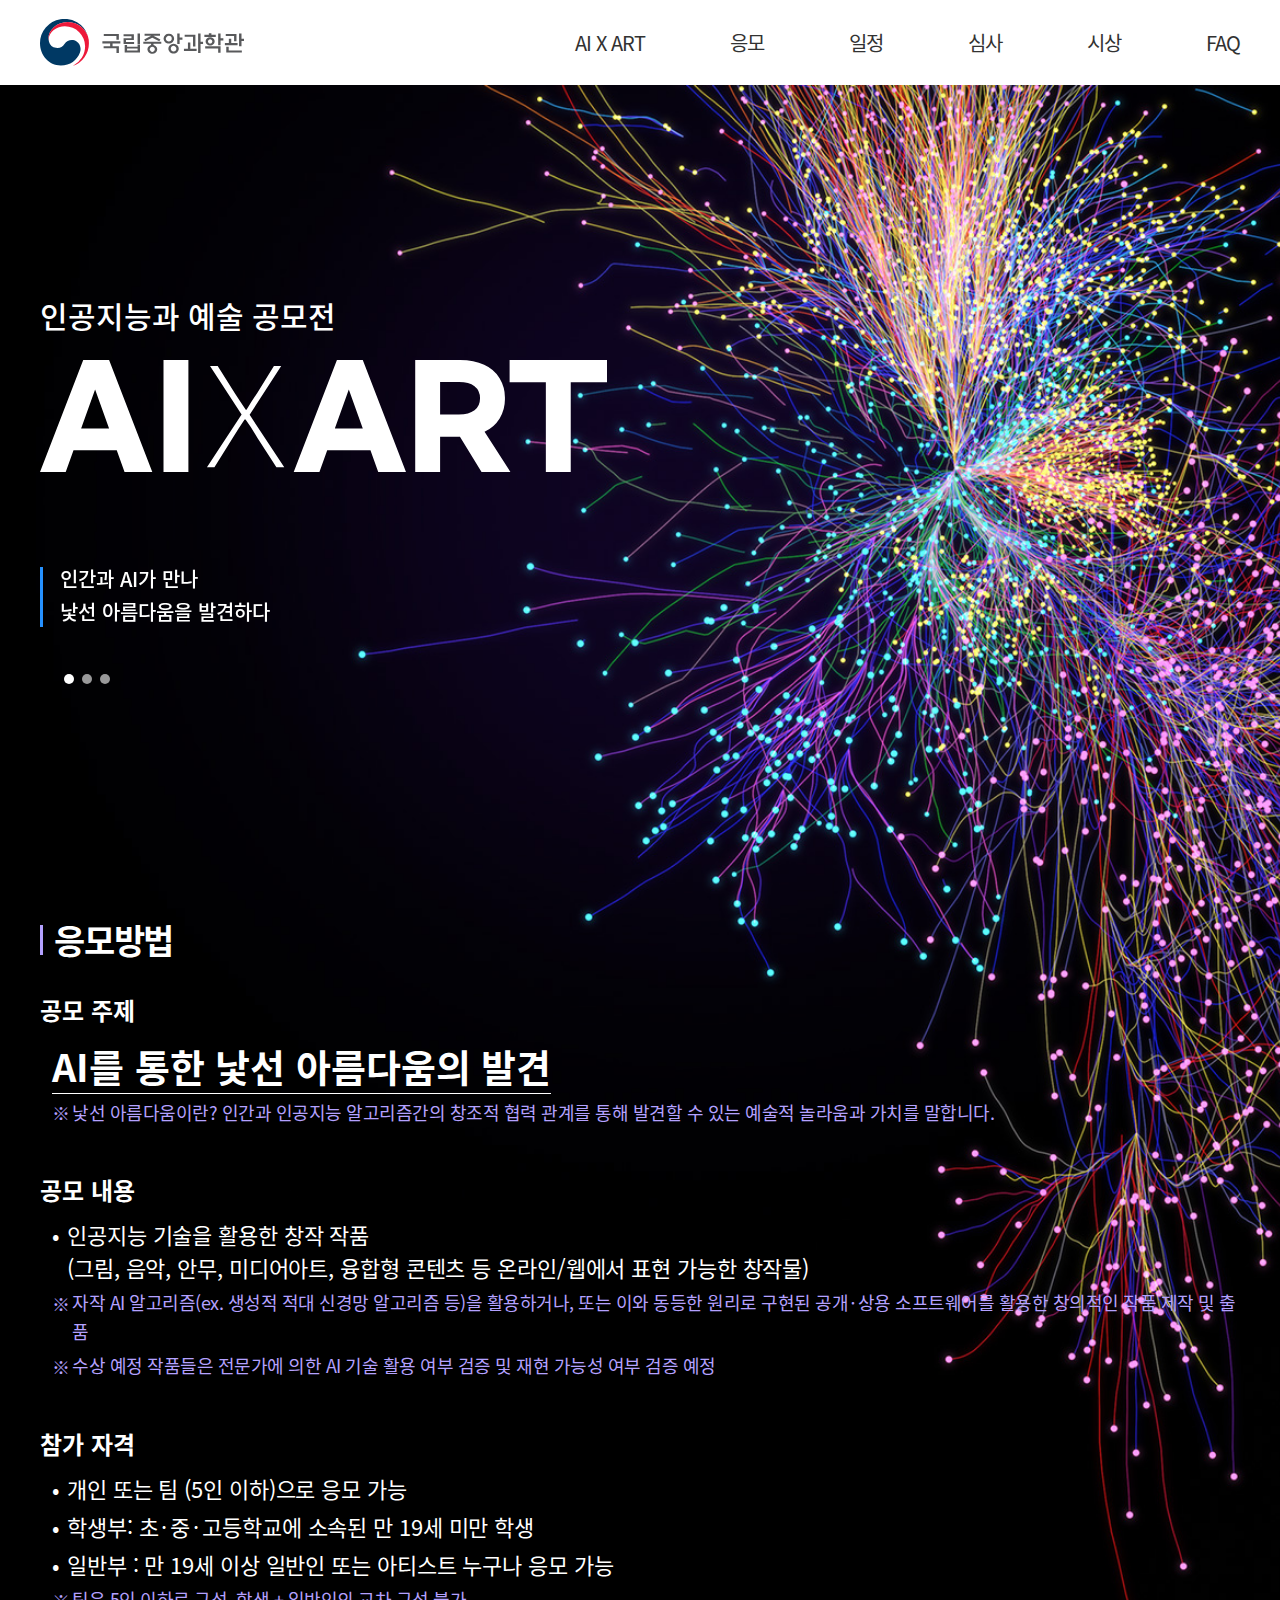
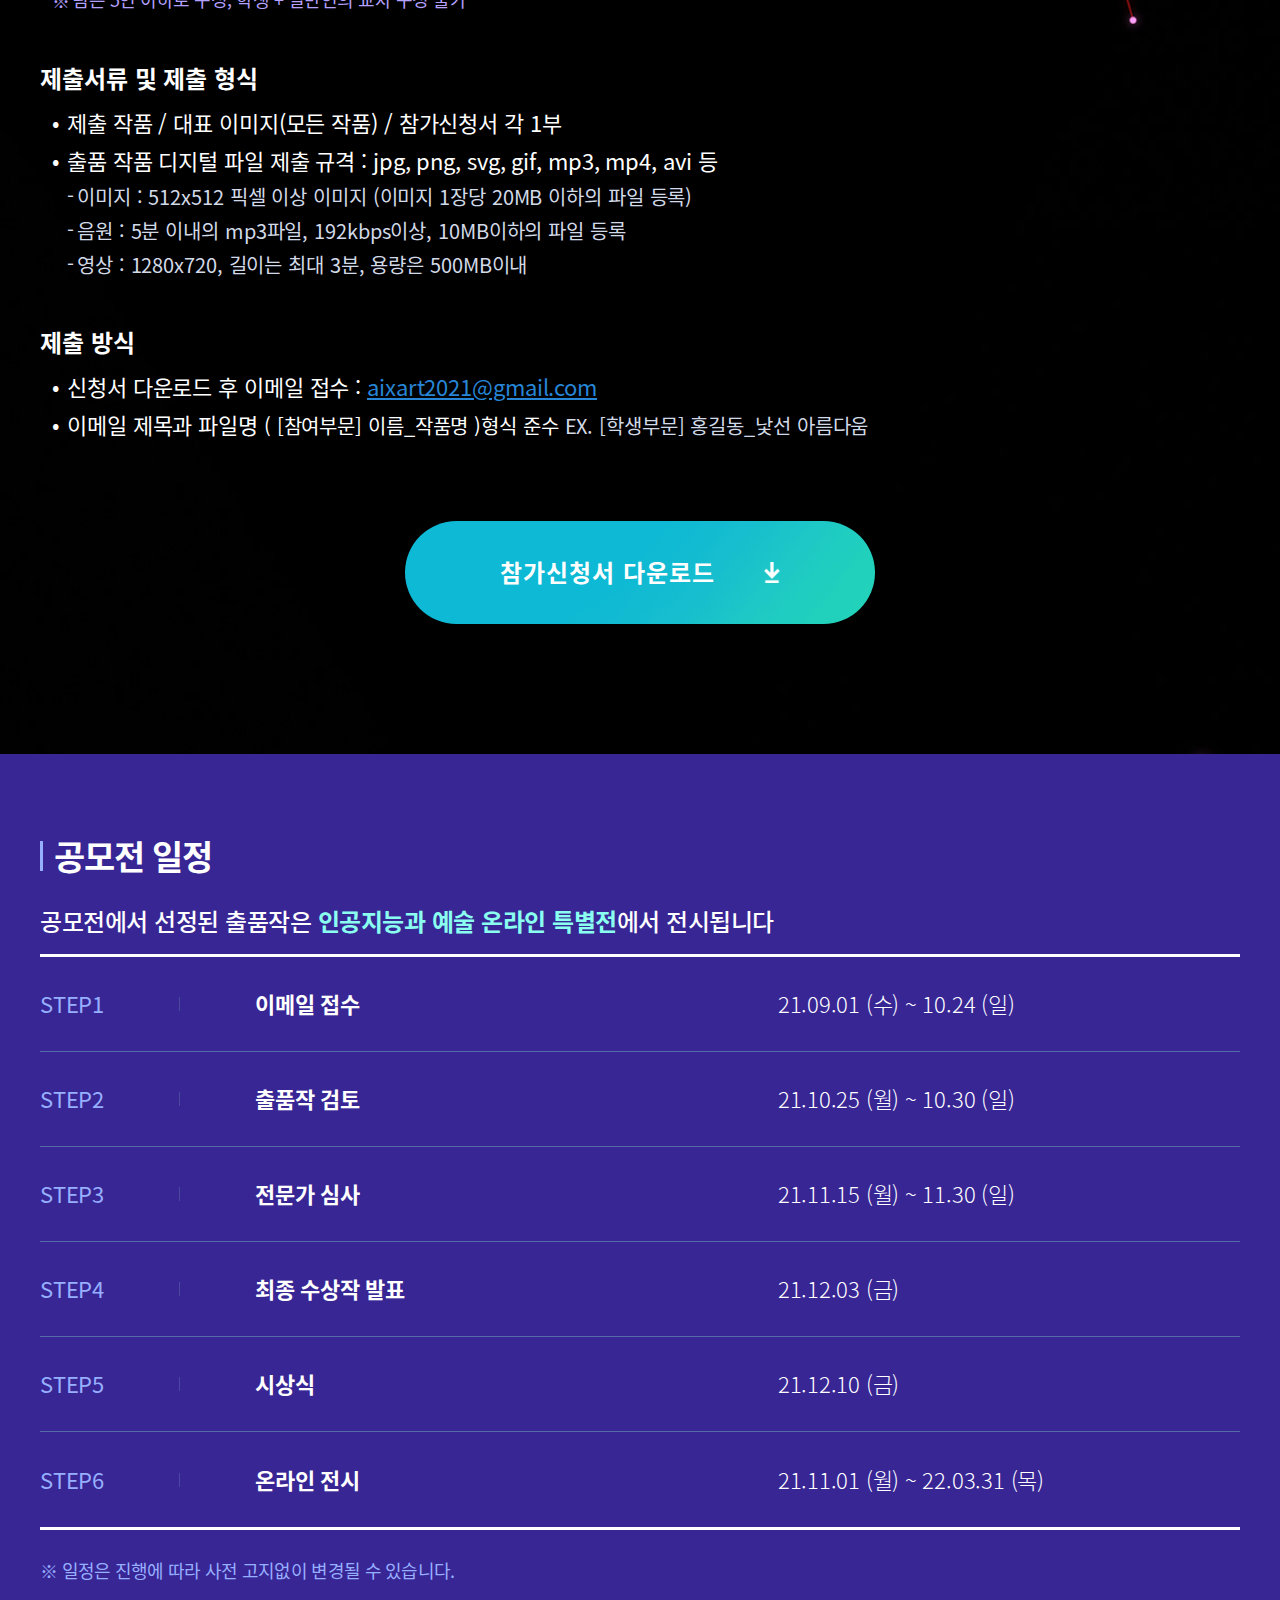
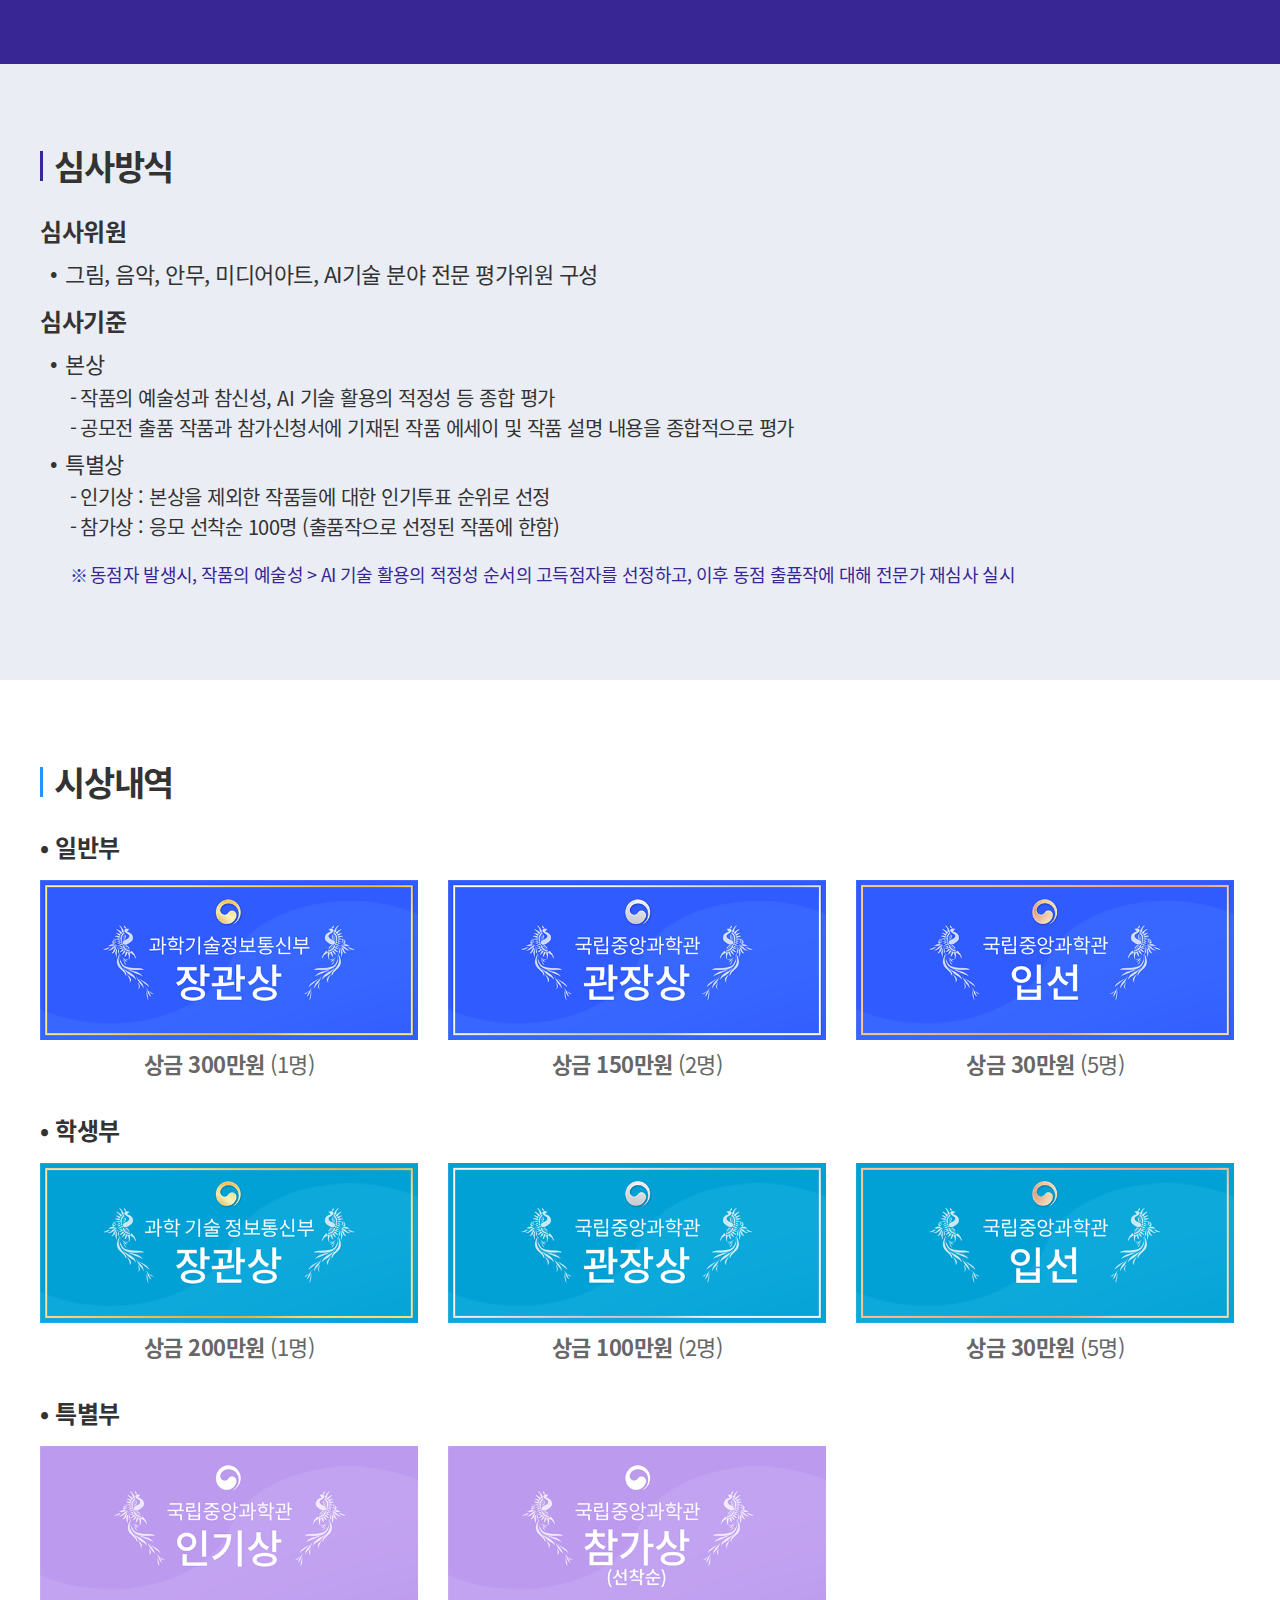
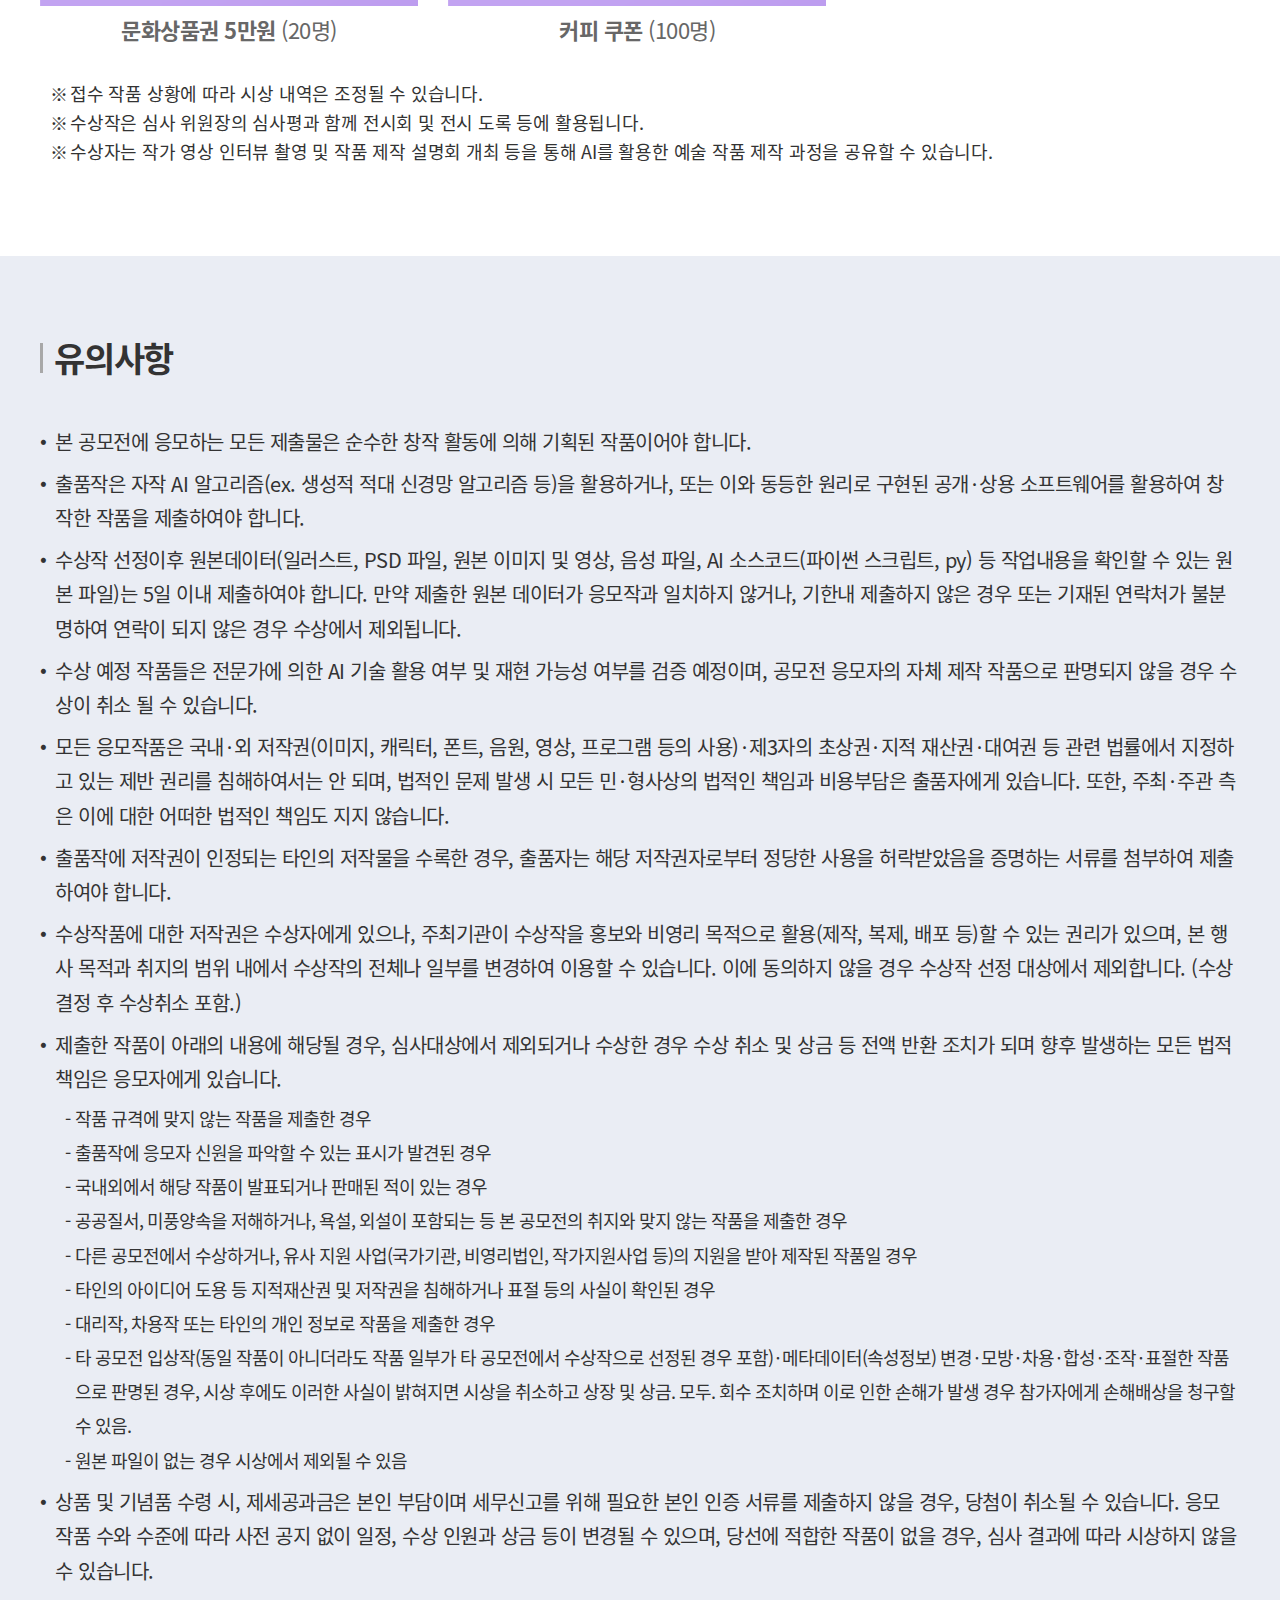
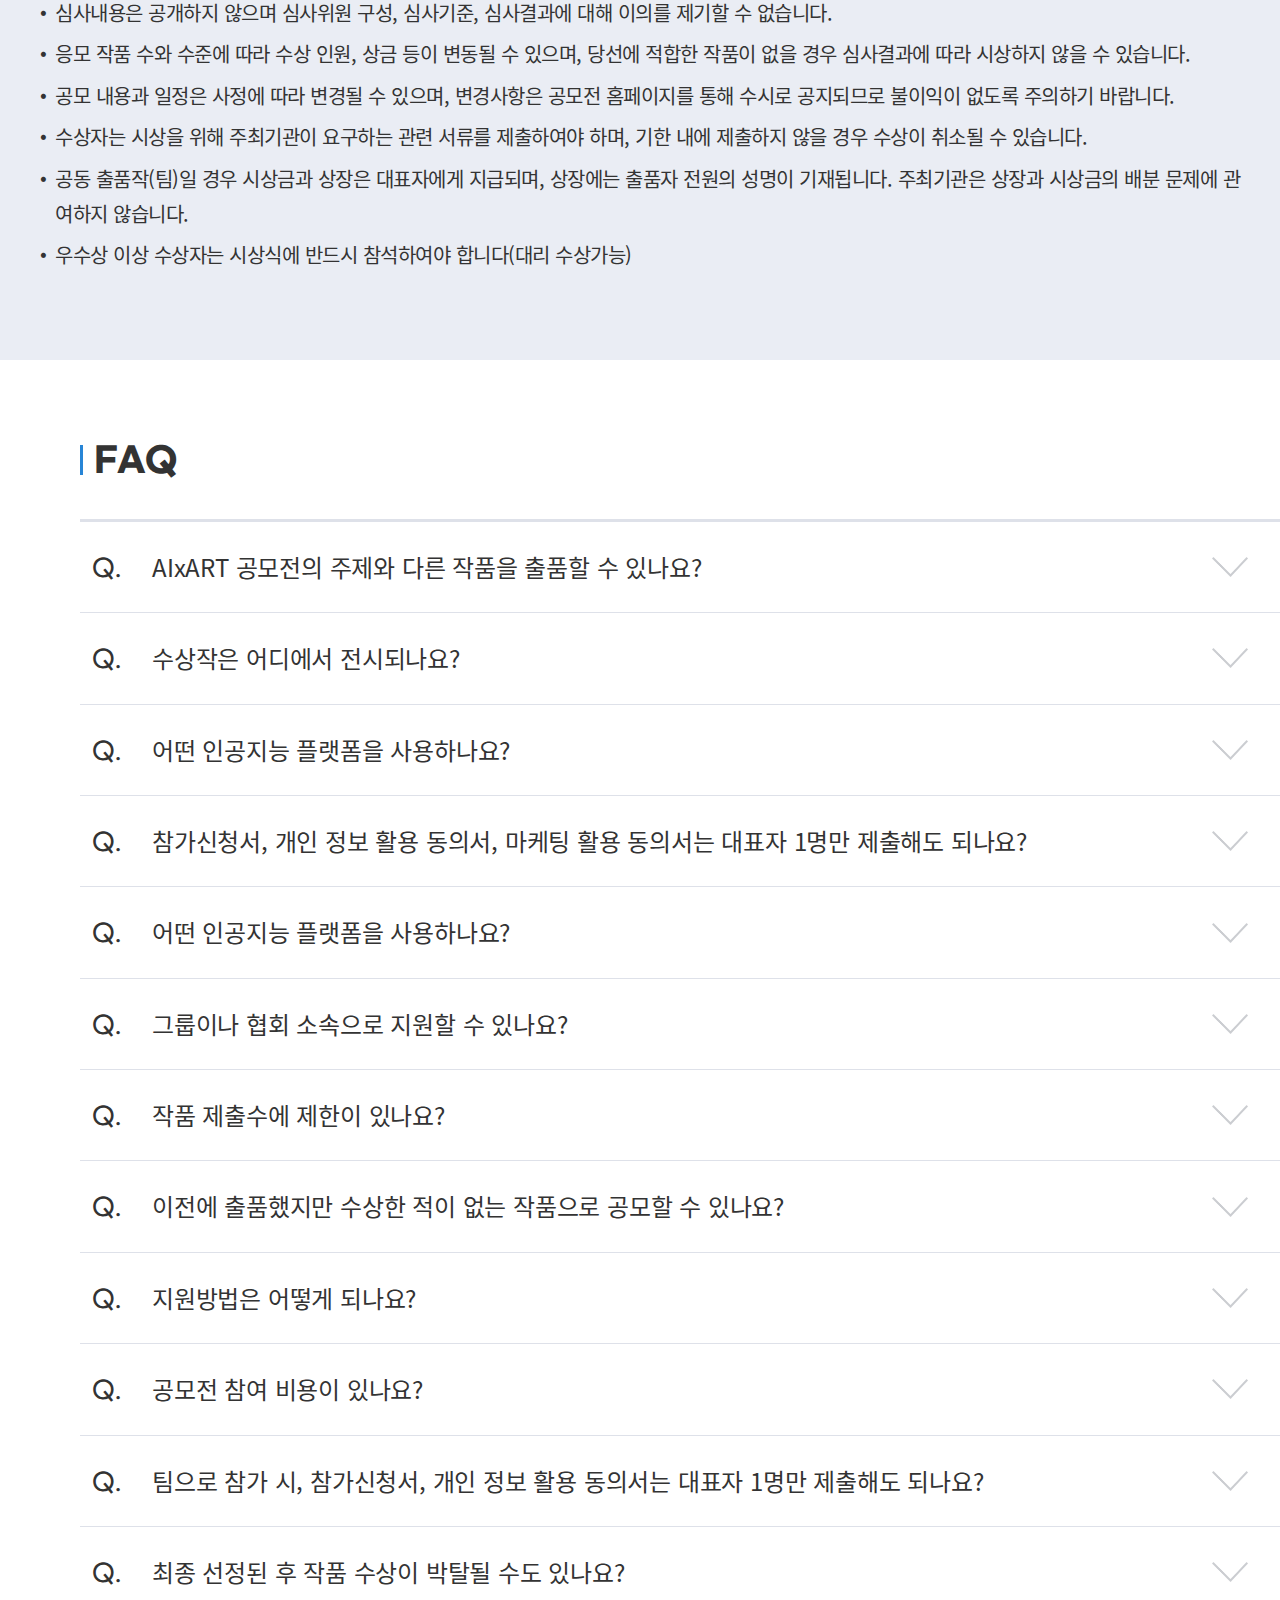
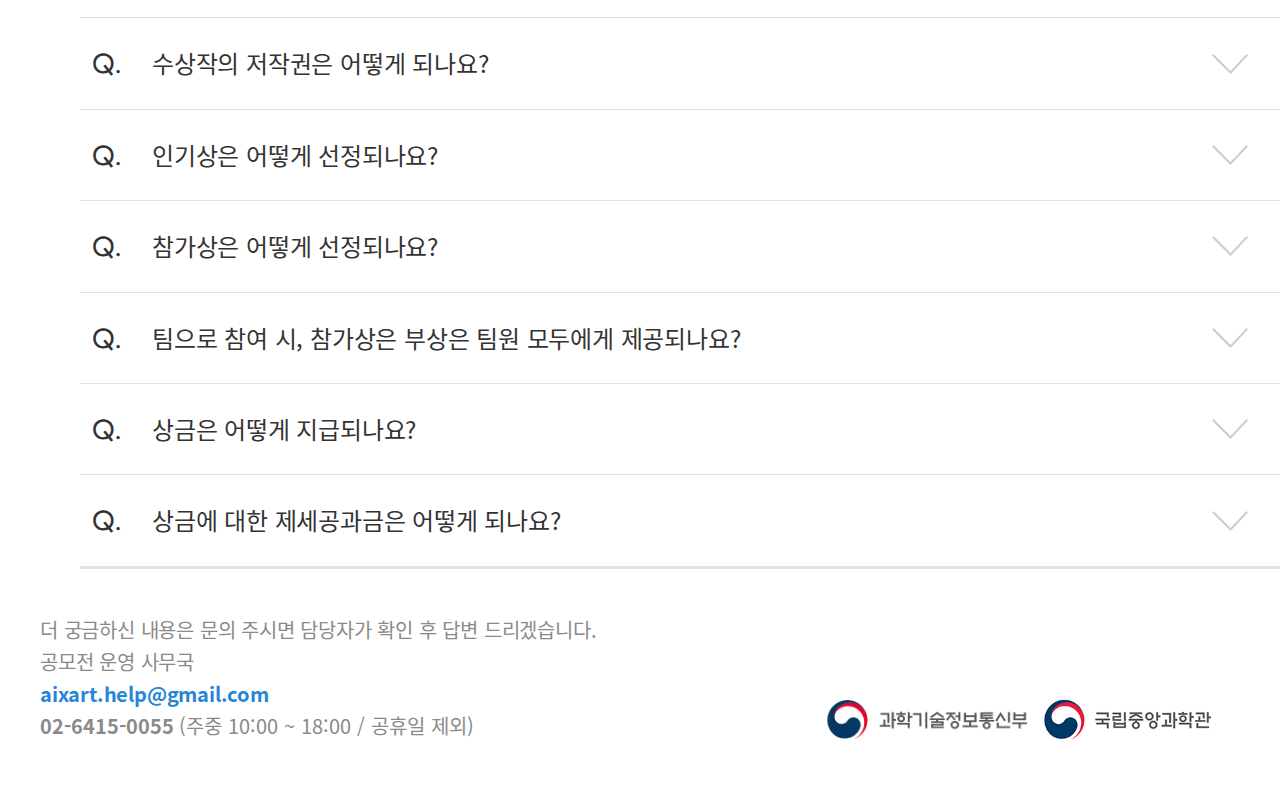
==== contest.html @ 01256990 "개발자 수정요청 반영" ====
<!DOCTYPE html>
<html lang="ko">
<head>
    <meta charset="UTF-8">
    <meta content="width=device-width, initial-scale=1, user-scalable=no" name="viewport" />
    <meta http-equiv="X-UA-Compatible" content="IE=edge, chrome=1">
    <meta property="og:type" content="website">
    <meta property="og:title" content="">
    <meta property="og:description" content="인공지능과 예술 공모전">
    <meta property="og:image" content="assets/img/og.png">
    <meta property="og:url" content="">
    <title></title>
    <link rel="shortcut icon" type="image/x-icon" href="assets/img/favicon.png" />
    <link type="text/css" rel="stylesheet" href="assets/css/common.min.css" />

	<!-- Global site tag (gtag.js) - Google Analytics -->
	<script async src="https://www.googletagmanager.com/gtag/js?id=UA-206394368-1"></script>
	<script>
	  window.dataLayer = window.dataLayer || [];
	  function gtag(){dataLayer.push(arguments);}
	  gtag('js', new Date());

	  gtag('config', 'UA-206394368-1');
	</script>
	
	<script type="text/javascript">
		function doDownload() {
			gtag('event', '참가신청서 다운로드', {
				'event_category': '링크클릭'
			});
	
			location.href = "./assets/공모전_참가신청서.hwp";
		};
	</script>
</head>
<body>
<div class="bg_dimmed"></div>

<div id="wrap" class="wrap">
    <!-- header -->
    <header class="header">
        <div class="inner">
            <h1 class="logo">
                <a href="https://www.science.go.kr" class="link"><img src="assets/img/ico_logo.svg" alt="국립중앙과학관"></a>
            </h1>
            <nav class="nav">
                <ul>
                    <li rel="m1"><a href="#a">AI X ART</a></li>
                    <li rel="m2"><a href="#a">응모</a></li>
                    <li rel="m3"><a href="#a">일정</a></li>
                    <li rel="m4"><a href="#a">심사</a></li>
                    <li rel="m5"><a href="#a">시상</a></li>
                    <li rel="m6"><a href="#a">FAQ</a></li>
                    <li class="m_f _closed">
                        <button class="btn" id="mClosed"></button>
                    </li>
                </ul>
            </nav>
            <!-- 모바일 버튼 -->
            <button id="btnMobile" class="m btn _menu"></button>
        </div>        
    </header>
    <!--// header -->
    <main>
        <section class="_section1">
            <article class="cont __01" id="m1">
                <p class="t1">인공지능과 예술 공모전</p>
                <img src="assets/img/ico_title.svg" alt="AI X ART">
                <div class="swiper-container top">
                    <div class="swiper-wrapper">
                        <div class="swiper-slide">
                            <p>인간과 AI가 만나 <br>낯선 아름다움을 발견하다</p>
                        </div>
                        <div class="swiper-slide">
                            <p>총 상금 1,400만원의<br>인공지능 아트 공모전</p>
                        </div>
                        <div class="swiper-slide">
                            <p>과학기술정보통신부<br>장관상 수상 기회</p>
                        </div>
                    </div>
                    <div class="swiper-pagination"></div>
                </div>
            </article>

            <article class="cont __02" id="m2">
                <h2>응모방법</h2>
                <h3>공모 주제</h3>
                <ul class="list">
                    <li class="big">AI를 통한 낯선 아름다움의 발견 </li>
                    <li class="point">낯선 아름다움이란? 인간과 인공지능 알고리즘간의 창조적 협력 관계를 통해 발견할 수 있는 예술적 놀라움과 가치를 말합니다.</li>
                </ul>

                <h3>공모 내용</h3>
                <ul class="list">
                    <li>인공지능 기술을 활용한 창작 작품 <br>(그림, 음악, 안무, 미디어아트, 융합형 콘텐츠 등 온라인/웹에서 표현 가능한 창작물)</li>
                    <li class="point">자작 AI 알고리즘(ex. 생성적 적대 신경망 알고리즘 등)을 활용하거나, 또는 이와 동등한 원리로 구현된 공개·상용 소프트웨어를 활용한 창의적인 작품 제작 및 출품</li>
                    <li class="point">수상 예정 작품들은 전문가에 의한 AI 기술 활용 여부 검증 및 재현 가능성 여부 검증 예정</li>
                </ul>

                <h3>참가 자격</h3>
                <ul class="list">
                    <li>개인 또는 팀 (5인 이하)으로 응모 가능</li>
                    <li>학생부: 초·중·고등학교에 소속된 만 19세 미만 학생</li>
                    <li>일반부 : 만 19세 이상 일반인 또는 아티스트 누구나 응모 가능</li>
                    <li class="point">팀은 5인 이하로 구성, 학생 + 일반인의 교차 구성 불가</li>
                </ul>

                <h3>제출서류 및 제출 형식</h3>
                <ul class="list">
                    <li>제출 작품 / 대표 이미지(모든 작품) / 참가신청서 각 1부</li>
                    <li>출품 작품 디지털 파일 제출 규격 : jpg, png, svg, gif, mp3, mp4, avi 등</li>
                        <ul class="__list">
                            <li><span>이미지 : 512x512 픽셀 이상 이미지 (이미지 1장당 20MB 이하의 파일 등록)</span></li>
                            <li><span>음원 : 5분 이내의 mp3파일, 192kbps이상, 10MB이하의 파일 등록</span></li>
                            <li><span>영상 : 1280x720, 길이는 최대 3분, 용량은 500MB이내</span></li>
                        </ul>
                    </li>
                </ul>

                <h3>제출 방식</h3>
                <ul class="list">
                    <li>신청서 다운로드 후 이메일 접수 : <a href="mailto:aixart2021@gmail.com">aixart2021@gmail.com</a> </li>
                    <li>이메일 제목과 파일명 <p>( [참여부문] 이름_작품명 )형식 준수 <span>EX.  [학생부문] 홍길동_낯선 아름다움</span></p></li>
                </ul>

                <div class="btn_wrap">
                    <button class="btn __lv1" id="btnDownload" onclick="javascript:doDownload();"><span><b>참가신청서 다운로드</b></span></button>
                </div>
            </article>
        </section>
        
        <section class="_section2">
            <article class="cont __03" id="m3">
                <h2>공모전 일정</h2>
                <p class="tit">공모전에서 선정된 출품작은 <span>인공지능과 예술 온라인 특별전</span>에서 전시됩니다</p>
                <ol class="list">
                    <li>
                        <b>STEP1</b>
                        <strong>이메일 접수</strong>
                        <span>21.09.01 (수) ~ 10.24 (일)</span>
                    </li>
                    <li>
                        <b>STEP2</b>
                        <strong>출품작 검토</strong>
                        <span>21.10.25 (월) ~ 10.30 (일)</span>
                    </li>
                    <li>
                        <b>STEP3</b>
                        <strong>전문가 심사</strong>
                        <span>21.11.15 (월) ~ 11.30 (일)</span>
                    </li>
                    <li>
                        <b>STEP4</b>
                        <strong>최종 수상작 발표</strong>
                        <span>21.12.03 (금)</span>
                    </li>
                    <li>
                        <b>STEP5</b>
                        <strong>시상식</strong>
                        <span>21.12.10 (금)</span>
                    </li>
                    <li>
                        <b>STEP6</b>
                        <strong>온라인 전시</strong>
                        <span>21.11.01 (월) ~ 22.03.31 (목)</span>
                    </li>
                </ol>
                <p class="txt">※ 일정은 진행에 따라 사전 고지없이 변경될 수 있습니다. </p>
            </article>
        </section>
        
        <section class="_section3">
            <article class="cont __04" id="m4">
                <h2>심사방식</h2>
                <h3>심사위원</h3>
                <ul class="list">
                    <li>그림, 음악, 안무, 미디어아트, AI기술 분야 전문 평가위원 구성</li>
                </ul>
                <h3>심사기준</h3>
                <ul class="list">
                    <li>본상
                        <ul class="__list">
                            <li>작품의 예술성과 참신성, AI 기술 활용의 적정성 등 종합 평가</li>
                            <li>공모전 출품 작품과 참가신청서에 기재된 작품 에세이 및 작품 설명 내용을 종합적으로 평가</li>
                        </ul>
                    </li>
                    <li>특별상
                        <ul class="__list">
                            <li>인기상 : 본상을 제외한 작품들에 대한 인기투표 순위로 선정 </li>
                            <li>참가상 : 응모 선착순 100명 (출품작으로 선정된 작품에 한함)</li>
                            <li class="point">동점자 발생시, 작품의 예술성 > AI 기술 활용의 적정성 순서의 고득점자를 선정하고, 이후 동점 출품작에 대해 전문가 재심사 실시</li>
                        </ul>
                    </li>
                </ul>
            </article>
        </section>

        <section class="_section4">
            <article class="cont __05" id="m5">
                <h2>시상내역</h2>
                <h3>• 일반부</h3>
                <ul class="awards">
                    <li>
                        <img src="assets/img/awards_a_1.png" alt="과학기술정보통신부 장관상">
                        <p><b>상금 300만원</b> (1명)</p>
                    </li>
                    <li>
                        <img src="assets/img/awards_a_2.png" alt="국립중앙과학관 관장상">
                        <p><b>상금 150만원</b> (2명)</p>
                    </li>
                    <li>
                        <img src="assets/img/awards_a_3.png" alt="국립중앙과학관 입선">
                        <p><b>상금 30만원</b> (5명)</p>
                    </li>
                </ul>

                <h3>• 학생부</h3>
                <ul class="awards">
                    <li>
                        <img src="assets/img/awards_b_1.png" alt="과학 기술 정보통신부 장관상">
                        <p><b>상금 200만원</b> (1명)</p>
                    </li>
                    <li>
                        <img src="assets/img/awards_b_2.png" alt="국립중앙과학관 관장상">
                        <p><b>상금 100만원</b> (2명)</p>
                    </li>
                    <li>
                        <img src="assets/img/awards_b_3.png" alt="국립중앙과학관 입선">
                        <p><b>상금 30만원</b> (5명)</p>
                    </li>
                </ul>

                <h3>• 특별부</h3>
                <ul class="awards">
                    <li>
                        <img src="assets/img/awards_c_1.png" alt="국립중앙과학관 인기상">
                        <p><b>문화상품권 5만원</b> (20명)</p>
                    </li>
                    <li>
                        <img src="assets/img/awards_c_2.png" alt="국립중앙과학관 참가상(선착순)">
                        <p><b>커피 쿠폰</b> (100명)</p>
                    </li>
                </ul>
                <ul class="list">
                    <li>접수 작품 상황에 따라 시상 내역은 조정될 수 있습니다.</li>
                    <li>수상작은 심사 위원장의 심사평과 함께 전시회 및 전시 도록 등에 활용됩니다.</li>
                    <li>수상자는 작가 영상 인터뷰 촬영 및 작품 제작 설명회 개최 등을 통해 AI를 활용한 <br class="m">예술 작품 제작 과정을 공유할 수 있습니다.</li>
                </ul>
            </article>
        </section>

        <section class="_section5">
            <article class="cont __06">
                <h2>유의사항</h2>
                <ul class="list">
                    <li>본 공모전에 응모하는 모든 제출물은 순수한 창작 활동에 의해 기획된 작품이어야 합니다.</li>
                    <li>출품작은 자작 AI 알고리즘(ex. 생성적 적대 신경망 알고리즘 등)을 활용하거나, 또는 이와 동등한 원리로 구현된 공개·상용 소프트웨어를 활용하여 창작한 작품을 제출하여야 합니다.</li>
                    <li>수상작 선정이후 원본데이터(일러스트, PSD 파일, 원본 이미지 및 영상, 음성 파일, AI 소스코드(파이썬 스크립트, py) 등 작업내용을 확인할 수 있는 원본 파일)는 5일 이내 제출하여야 합니다. 만약 제출한 원본 데이터가 응모작과 일치하지 않거나, 기한내 제출하지 않은 경우 또는 기재된 연락처가 불분명하여 연락이 되지 않은 경우 수상에서 제외됩니다. </li>
                    <li>수상 예정 작품들은 전문가에 의한 AI 기술 활용 여부 및 재현 가능성 여부를 검증 예정이며, 공모전 응모자의 자체 제작 작품으로 판명되지 않을 경우 수상이 취소 될 수 있습니다. </li>
                    <li>모든 응모작품은 국내·외 저작권(이미지, 캐릭터, 폰트, 음원, 영상, 프로그램 등의 사용)·제3자의 초상권·지적 재산권·대여권 등 관련 법률에서 지정하고 있는 제반 권리를 침해하여서는 안 되며, 법적인 문제 발생 시 모든 민·형사상의 법적인 책임과 비용부담은 출품자에게 있습니다. 또한, 주최·주관 측은 이에 대한 어떠한 법적인 책임도 지지 않습니다.</li>
                    <li>출품작에 저작권이 인정되는 타인의 저작물을 수록한 경우, 출품자는 해당 저작권자로부터 정당한 사용을 허락받았음을 증명하는 서류를 첨부하여 제출하여야 합니다. </li>
                    <li>수상작품에 대한 저작권은 수상자에게 있으나, 주최기관이 수상작을 홍보와 비영리 목적으로 활용(제작, 복제, 배포 등)할 수 있는 권리가 있으며, 본 행사 목적과 취지의 범위 내에서 수상작의 전체나 일부를 변경하여 이용할 수 있습니다. 이에 동의하지 않을 경우 수상작 선정 대상에서 제외합니다. (수상 결정 후 수상취소 포함.)</li>
                    <li>제출한 작품이 아래의 내용에 해당될 경우, 심사대상에서 제외되거나 수상한 경우 수상 취소 및  상금 등 전액 반환 조치가 되며 향후 발생하는 모든 법적 책임은 응모자에게 있습니다.
                        <ul class="__list">
                            <li>작품 규격에 맞지 않는 작품을 제출한 경우</li>
                            <li>출품작에 응모자 신원을 파악할 수 있는 표시가 발견된 경우</li>
                            <li>국내외에서 해당 작품이 발표되거나 판매된 적이 있는 경우</li>
                            <li>공공질서, 미풍양속을 저해하거나, 욕설, 외설이 포함되는 등 본 공모전의 취지와 맞지 않는 작품을 제출한 경우 </li>
                            <li>다른 공모전에서 수상하거나, 유사 지원 사업(국가기관, 비영리법인, 작가지원사업 등)의 지원을 받아 제작된 작품일 경우</li>
                            <li>타인의 아이디어 도용 등 지적재산권 및 저작권을 침해하거나 표절 등의 사실이 확인된 경우</li>
                            <li>대리작, 차용작 또는 타인의 개인 정보로 작품을 제출한 경우 </li>
                            <li>타 공모전 입상작(동일 작품이 아니더라도 작품 일부가 타 공모전에서 수상작으로 선정된 경우 포함)·메타데이터(속성정보) 변경·모방·차용·합성·조작·표절한 작품으로 판명된 경우, 시상 후에도 이러한 사실이 밝혀지면 시상을 취소하고 상장 및 상금. 모두. 회수 조치하며   이로 인한 손해가 발생 경우 참가자에게 손해배상을 청구할 수 있음.</li>
                            <li>원본 파일이 없는 경우 시상에서 제외될 수 있음 </li>
                        </ul>
                    </li>
                    <li>상품 및 기념품 수령 시, 제세공과금은 본인 부담이며 세무신고를 위해 필요한 본인 인증 서류를 제출하지 않을 경우, 당첨이 취소될 수 있습니다. 응모 작품 수와 수준에 따라 사전 공지 없이 일정, 수상 인원과 상금 등이 변경될 수 있으며, 당선에 적합한 작품이 없을 경우, 심사 결과에 따라 시상하지 않을 수 있습니다. </li>
                    <li>심사내용은 공개하지 않으며 심사위원 구성, 심사기준, 심사결과에 대해 이의를 제기할 수 없습니다.</li>
                    <li>응모 작품 수와 수준에 따라 수상 인원, 상금 등이 변동될 수 있으며, 당선에 적합한 작품이 없을 경우 심사결과에 따라 시상하지 않을 수 있습니다.</li>
                    <li>공모 내용과 일정은 사정에 따라 변경될 수 있으며, 변경사항은 공모전 홈페이지를 통해 수시로 공지되므로 불이익이 없도록 주의하기 바랍니다.</li>
                    <li>수상자는 시상을 위해 주최기관이 요구하는 관련 서류를 제출하여야 하며, 기한 내에 제출하지 않을 경우 수상이 취소될 수 있습니다.</li>
                    <li>공동 출품작(팀)일 경우 시상금과 상장은 대표자에게 지급되며, 상장에는 출품자 전원의 성명이 기재됩니다. 주최기관은 상장과 시상금의 배분 문제에 관여하지 않습니다.</li>
                    <li>우수상 이상 수상자는 시상식에 반드시 참석하여야 합니다(대리 수상가능)</li>
                </ul>
            </article>
        </section>
        <section class="_section6">
            <article class="cont __07" id="m6">
                <h2>FAQ</h2>
                <ul class="qna_list">
                    <li>
                        <p class="q">AIxART 공모전의 주제와 다른 작품을 출품할 수 있나요?</p>
                        <div class="a">
                            오랫동안 예술 창작은 인간 고유의 능력으로 생각되어 왔지만, 최근 그림, 음악, 안무 등 다양한 예술 분야에서 AI가 만든 작품들이 인간에게 놀라움을 선사하고 있습니다. 인공지능은 인간이 창작한 방대한 예술 작품 데이터로부터 일정한 패턴을 찾아 그동안 인간이 상상하지 못했던 새로운 결과를 내놓고 있으며, 인간은 더 나은 창조를 위해 AI와 협력 관계를 유지하고 있습니다 “낯선 아름다움의 발견”이라는 이번 공모전 주제를 통해, 인공지능과 인간이 함께 만들어내는 아름다움이란 무엇인지 다 함께 논의해 보는 기회가 되었으면 좋겠습니다.
                        </div>
                    </li>
                    <li>
                        <p class="q">수상작은 어디에서 전시되나요?</p>
                        <div class="a">
                            선정된 출품작은 ｢인공지능과 예술｣ 온라인 특별전(<a href="http://aixart.co.kr/" target="_blank">http://aixart.co.kr/</a> )에서 전시됩니다. 전시 홈페이지는 2021년 11월1일에 오픈되며, 출품작은 2022년 3월31일까지 관람하실 수 있습니다.
                        </div>
                    </li>
                    <li>
                        <p class="q">어떤 인공지능 플랫폼을 사용하나요?</p>
                        <div class="a">
                            자작 AI 알고리즘(ex 생성적 적대 신경망 알고리즘 등)을 활용하거나, 또는 이와 동등한 원리로 구현된 공개·상용 소프트웨어를 활용한 창의적인 작품을 제작/출품이 가능합니다 수상 예정 작품들은 전문가에 의한 AI 기술 활용 여부 및 재현 가능성 여부를 검증 예정이며, 공모전 응모자의 자체 제작 작품으로 판명되지 않을 경우 수상이 취소될 수 있습니다.
                        </div>
                    </li>
                    <li>
                        <p class="q">참가신청서, 개인 정보 활용 동의서, 마케팅 활용 동의서는 대표자 1명만 제출해도 되나요?</p>
                        <div class="a">
                            수상작 선정 이후 원본 데이터(일러스트, PSD 파일, 원본 이미지 및 영상, 음성 파일, AI 소스코드(파이썬 스크립트, py) 등 작업 내용을 확인할 수 있는 원본 파일)는 5일 이내 제출하여야 합니다. 만약 제출한 원본 데이터가 응모작과 일치하지 않거나, 기한 내 제출하지 않은 경우 수상에서 제외될 수 있습니다.
                        </div>
                    </li>
                    <li>
                        <p class="q">어떤 인공지능 플랫폼을 사용하나요?</p>
                        <div class="a">
                            2014년 이후 출생한 AI ART에 관심 있는 사람이라면, 국적, 성별, 학벌 구분 없이 누구나 참여 가능합니다. 만 19세 미만의 초, 중, 고등학교에 속한 학생부와 만 19세 이상의 대학생, 일반인, 아티스트는 모두 일반부에 지원 가능합니다.
                        </div>
                    </li>
                    <li>
                        <p class="q">그룹이나 협회 소속으로 지원할 수 있나요?</p>
                        <div class="a">
                            예 5인 이하의 팀으로 참여 가능하지만 팀원은 학생+일반인의 교차 구성은 불가합니다.
                        </div>
                    </li>
                    <li>
                        <p class="q">작품 제출수에 제한이 있나요?</p>
                        <div class="a">
                            1인 또는 1팀 당 최대 3작품까지 출품 가능합니다 단 동일 작품에 한해서는 중복 응모 불가합니다. 
                        </div>
                    </li>
                    <li>
                        <p class="q">이전에 출품했지만 수상한 적이 없는 작품으로 공모할 수 있나요?</p>
                        <div class="a">
                            수상 내역이 없는 작품으로 동일한 주제의 작품에 대해서는 공모에 참여 가능합니다. 
                        </div>
                    </li>
                    <li>
                        <p class="q">지원방법은 어떻게 되나요? </p>
                        <div class="a">
                            이메일 접수만 가능하며, 우편접수는 불가합니다. 
                        </div>
                    </li>
                    <li>
                        <p class="q">공모전 참여 비용이 있나요?</p>
                        <div class="a">
                            무료로 참여할 수 있습니다. 
                        </div>
                    </li>
                    <li>
                        <p class="q">팀으로 참가 시, 참가신청서, 개인 정보 활용 동의서는 대표자 1명만 제출해도 되나요?</p>
                        <div class="a">
                            팀으로 참여 시, 참가신청서는 모든 참가자의 이름이 기재하여 1부만 제출하면 됩니다. 다만, 개인 정보 수집 및 이용 동의서는 팀원 참가자 모두 작성하여 제출해야 합니다. 
                        </div>
                    </li>
                    <li>
                        <p class="q">최종 선정된 후 작품 수상이 박탈될 수도 있나요?</p>
                        <div class="a">
                            제출한 작품이 아래의 내용에 해당될 경우, 심사 대상에서 제외되거나 수상한 경우 수상 취소 및 상금 등 전액 반환 조치 됩니다.
                            <ul class="list">
                                <li>작품 규격에 맞지 않는 작품을 제출한 경우</li>
                                <li>출품작에 응모자 신원을 파악할 수 있는 표시가 발견된 경우</li>
                                <li>국내외에서 해당 작품이 발표되거나 판매된 적이 있는 경우</li>
                                <li>공공질서, 미풍양속을 저해하거나, 욕설, 외설이 포함되는 등 본 공모전의 취지와 맞지 않는 작품을 제출한 경우 </li>
                                <li>다른 공모전에서 수상하거나, 유사 지원 사업(국가기관, 비영리법인, 작가 지원 사업 등)의 지원을 받아 제작된 작품일 경우</li>
                                <li>타인의 아이디어 도용 등 지적재산권 및 저작권을 침해하거나 표절 등의 사실이 확인된 경우</li>
                                <li>대리작, 차용작 또는 타인의 개인 정보로 작품을 제출한 경우 </li>
                                <li>타 공모전 입상작(동일 작품이 아니더라도 작품 일부가 타 공모전에서 수상작으로 선정된 경우 포함)·메타데이터(속성정보) 변경·모방·차용·합성·조작·표절한 작품으로 판명된 경우, 시상 후에도 이러한 사실이 밝혀지면 시상을 취소하고 상장 및 상금 모두 회수 조치하며   이로 인한 손해가 발생 경우 참가자에게 손해배상을 청구할 수 있음</li>
                                <li>원본 파일이 없는 경우 시상에서 제외될 수 있음</li>
                            </ul>
                        </div>
                    </li>
                    <li>
                        <p class="q">수상작의 저작권은 어떻게 되나요?</p>
                        <div class="a">
                            수상 작품에 대한 저작권은 수상자에게 있으나, 주최 기관이 수상작을 홍보와 비영리 목적으로 활용(제작, 복제, 배포 등)할 수 있는 권리가 있으며, 본 행사 목적과 취지의 범위 내에서 수상작의 전체나 일부를 변경하여 이용할 수 있습니다. 이에 동의하지 않을 경우 수상작 선정 대상에서 제외합니다. (수상 결정 후 수상 취소 포함)
                        </div>
                    </li>
                    <li>
                        <p class="q">인기상은 어떻게 선정되나요? </p>
                        <div class="a">
                            선정된 출품작은 인공지능과 예술 온라인 특별전에 전시되며, 온라인 전시에서 고객들의 투표를 통해 선정됩니다. (단, 본상 수상작 제외)
                        </div>
                    </li>
                    <li>
                        <p class="q">참가상은 어떻게 선정되나요? </p>
                        <div class="a">
                            공모전에 응모한 작품 중 선착순으로 접수된 100팀에게 제공합니다. (단, 전시 출품작으로 선정된 작품에 한함) 
                        </div>
                    </li>
                    <li>
                        <p class="q">팀으로 참여 시, 참가상은 부상은 팀원 모두에게 제공되나요? </p>
                        <div class="a">
                            팀 당 하나의 커피 쿠폰이 제공됩니다.
                        </div>
                    </li>
                    <li>
                        <p class="q">상금은 어떻게 지급되나요?</p>
                        <div class="a">
                            시상식 이후 절차에 따라 개별 연락 후 지급될 예정입니다.
                        </div>
                    </li>
                    <li>
                        <p class="q">상금에 대한 제세공과금은 어떻게 되나요?</p>
                        <div class="a">
                            상품 및 기념품 수령 시, 제세공과금은 본인 부담이며 세무 신고를 위해 필요한 본인 인증 서류를 제출하지 않을 경우, 당첨이 취소될 수 있습니다.
                        </div>
                    </li>
                </ul>
            </article>
        </section>
    </main>
    <!-- footer -->
    <footer class="footer">
        <p class="txt">
            더 궁금하신 내용은 문의 주시면 담당자가 확인 후 답변 드리겠습니다. <br>
            공모전 운영 사무국 <br>
            <a href="mailto:aixart.help@gmail.com">aixart.help@gmail.com</a>
        </p>
        <p class="t1"><a href="tel:0264150055" class="m">02-6415-0055</a> <b class="pc">02-6415-0055</b> <span> (주중 10:00 ~ 18:00 / 공휴일 제외)</span></p>
        <p class="f_logo">
            <img src="assets/img/ico_logo_footer.png" alt="과학기술정보통신부">
            <img src="assets/img/ico_logo_pc.png" alt="국립중앙과학관">
        </p>

    </footer>
    <!--// footer -->
</div>
<button class="btn __top" id="btnTop"></button>

<!--// mobile nav -->
<script defer src="assets/js/jquery-3.4.1.min.js"></script>
<script defer src="assets/libs/jquery.easings.min.js"></script>
<script defer src="assets/libs/swiper.min.js"></script>
<script defer src="assets/js/ui.js"></script>
</body>
</html>
---- assets/css/common.min.css ----
@font-face{font-family:'Noto Sans KR';font-style:normal;font-weight:100;src:url("../fonts/noto-sans-kr-v9-latin_korean-100.eot");src:local("Noto Sans KR Thin"),local("NotoSansKR-Thin"),url("../fonts/noto-sans-kr-v9-latin_korean-100.eot?#iefix") format("embedded-opentype"),url("../fonts/noto-sans-kr-v9-latin_korean-100.woff2") format("woff2"),url("../fonts/noto-sans-kr-v9-latin_korean-100.woff") format("woff"),url("../fonts/noto-sans-kr-v9-latin_korean-100.ttf") format("truetype"),url("../fonts/noto-sans-kr-v9-latin_korean-100.svg#NotoSansKR") format("svg")}@font-face{font-family:'Noto Sans KR';font-style:normal;font-weight:300;src:url("../fonts/noto-sans-kr-v9-latin_korean-300.eot");src:local("Noto Sans KR Light"),local("NotoSansKR-Light"),url("../fonts/noto-sans-kr-v9-latin_korean-300.eot?#iefix") format("embedded-opentype"),url("../fonts/noto-sans-kr-v9-latin_korean-300.woff2") format("woff2"),url("../fonts/noto-sans-kr-v9-latin_korean-300.woff") format("woff"),url("../fonts/noto-sans-kr-v9-latin_korean-300.ttf") format("truetype"),url("../fonts/noto-sans-kr-v9-latin_korean-300.svg#NotoSansKR") format("svg")}@font-face{font-family:'Noto Sans KR';font-style:normal;font-weight:400;src:url("../fonts/noto-sans-kr-v9-latin_korean-regular.eot");src:local("Noto Sans KR Regular"),local("NotoSansKR-Regular"),url("../fonts/noto-sans-kr-v9-latin_korean-regular.eot?#iefix") format("embedded-opentype"),url("../fonts/noto-sans-kr-v9-latin_korean-regular.woff2") format("woff2"),url("../fonts/noto-sans-kr-v9-latin_korean-regular.woff") format("woff"),url("../fonts/noto-sans-kr-v9-latin_korean-regular.ttf") format("truetype"),url("../fonts/noto-sans-kr-v9-latin_korean-regular.svg#NotoSansKR") format("svg")}@font-face{font-family:'Noto Sans KR';font-style:normal;font-weight:500;src:url("../fonts/noto-sans-kr-v9-latin_korean-500.eot");src:local("Noto Sans KR Medium"),local("NotoSansKR-Medium"),url("../fonts/noto-sans-kr-v9-latin_korean-500.eot?#iefix") format("embedded-opentype"),url("../fonts/noto-sans-kr-v9-latin_korean-500.woff2") format("woff2"),url("../fonts/noto-sans-kr-v9-latin_korean-500.woff") format("woff"),url("../fonts/noto-sans-kr-v9-latin_korean-500.ttf") format("truetype"),url("../fonts/noto-sans-kr-v9-latin_korean-500.svg#NotoSansKR") format("svg")}@font-face{font-family:'Noto Sans KR';font-style:normal;font-weight:700;src:url("../fonts/noto-sans-kr-v9-latin_korean-700.eot");src:local("Noto Sans KR Bold"),local("NotoSansKR-Bold"),url("../fonts/noto-sans-kr-v9-latin_korean-700.eot?#iefix") format("embedded-opentype"),url("../fonts/noto-sans-kr-v9-latin_korean-700.woff2") format("woff2"),url("../fonts/noto-sans-kr-v9-latin_korean-700.woff") format("woff"),url("../fonts/noto-sans-kr-v9-latin_korean-700.ttf") format("truetype"),url("../fonts/noto-sans-kr-v9-latin_korean-700.svg#NotoSansKR") format("svg")}@font-face{font-family:'Noto Sans KR';font-style:normal;font-weight:900;src:url("../fonts/noto-sans-kr-v9-latin_korean-900.eot");src:local("Noto Sans KR Black"),local("NotoSansKR-Black"),url("../fonts/noto-sans-kr-v9-latin_korean-900.eot?#iefix") format("embedded-opentype"),url("../fonts/noto-sans-kr-v9-latin_korean-900.woff2") format("woff2"),url("../fonts/noto-sans-kr-v9-latin_korean-900.woff") format("woff"),url("../fonts/noto-sans-kr-v9-latin_korean-900.ttf") format("truetype"),url("../fonts/noto-sans-kr-v9-latin_korean-900.svg#NotoSansKR") format("svg")}@font-face{font-family:'GmarketSans';src:url("../fonts/GmarketSansBold.woff") format("woff");font-weight:700;font-style:normal}@font-face{font-family:'GmarketSans';src:url("../fonts/GmarketSansLight.woff") format("woff");font-weight:300;font-style:normal}@font-face{font-family:'GmarketSans';src:url("../fonts/GmarketSansMedium.woff") format("woff");font-weight:400;font-style:normal}@font-face{font-family:element-icons;src:url(../fonts/element.woff) format("woff"),url(../fonts/element.ttf) format("truetype");font-weight:400;font-display:"auto";font-style:normal}[class*=" el-icon-"],[class^=el-icon-]{font-family:element-icons !important;speak:none;font-style:normal;font-weight:400;font-variant:normal;text-transform:none;line-height:1;vertical-align:baseline;display:inline-block;-webkit-font-smoothing:antialiased;-moz-osx-font-smoothing:grayscale}.el-icon-ice-cream-round:before{content:"\e6a0"}.el-icon-ice-cream-square:before{content:"\e6a3"}.el-icon-lollipop:before{content:"\e6a4"}.el-icon-potato-strips:before{content:"\e6a5"}.el-icon-milk-tea:before{content:"\e6a6"}.el-icon-ice-drink:before{content:"\e6a7"}.el-icon-ice-tea:before{content:"\e6a9"}.el-icon-coffee:before{content:"\e6aa"}.el-icon-orange:before{content:"\e6ab"}.el-icon-pear:before{content:"\e6ac"}.el-icon-apple:before{content:"\e6ad"}.el-icon-cherry:before{content:"\e6ae"}.el-icon-watermelon:before{content:"\e6af"}.el-icon-grape:before{content:"\e6b0"}.el-icon-refrigerator:before{content:"\e6b1"}.el-icon-goblet-square-full:before{content:"\e6b2"}.el-icon-goblet-square:before{content:"\e6b3"}.el-icon-goblet-full:before{content:"\e6b4"}.el-icon-goblet:before{content:"\e6b5"}.el-icon-cold-drink:before{content:"\e6b6"}.el-icon-coffee-cup:before{content:"\e6b8"}.el-icon-water-cup:before{content:"\e6b9"}.el-icon-hot-water:before{content:"\e6ba"}.el-icon-ice-cream:before{content:"\e6bb"}.el-icon-dessert:before{content:"\e6bc"}.el-icon-sugar:before{content:"\e6bd"}.el-icon-tableware:before{content:"\e6be"}.el-icon-burger:before{content:"\e6bf"}.el-icon-knife-fork:before{content:"\e6c1"}.el-icon-fork-spoon:before{content:"\e6c2"}.el-icon-chicken:before{content:"\e6c3"}.el-icon-food:before{content:"\e6c4"}.el-icon-dish-1:before{content:"\e6c5"}.el-icon-dish:before{content:"\e6c6"}.el-icon-moon-night:before{content:"\e6ee"}.el-icon-moon:before{content:"\e6f0"}.el-icon-cloudy-and-sunny:before{content:"\e6f1"}.el-icon-partly-cloudy:before{content:"\e6f2"}.el-icon-cloudy:before{content:"\e6f3"}.el-icon-sunny:before{content:"\e6f6"}.el-icon-sunset:before{content:"\e6f7"}.el-icon-sunrise-1:before{content:"\e6f8"}.el-icon-sunrise:before{content:"\e6f9"}.el-icon-heavy-rain:before{content:"\e6fa"}.el-icon-lightning:before{content:"\e6fb"}.el-icon-light-rain:before{content:"\e6fc"}.el-icon-wind-power:before{content:"\e6fd"}.el-icon-baseball:before{content:"\e712"}.el-icon-soccer:before{content:"\e713"}.el-icon-football:before{content:"\e715"}.el-icon-basketball:before{content:"\e716"}.el-icon-ship:before{content:"\e73f"}.el-icon-truck:before{content:"\e740"}.el-icon-bicycle:before{content:"\e741"}.el-icon-mobile-phone:before{content:"\e6d3"}.el-icon-service:before{content:"\e6d4"}.el-icon-key:before{content:"\e6e2"}.el-icon-unlock:before{content:"\e6e4"}.el-icon-lock:before{content:"\e6e5"}.el-icon-watch:before{content:"\e6fe"}.el-icon-watch-1:before{content:"\e6ff"}.el-icon-timer:before{content:"\e702"}.el-icon-alarm-clock:before{content:"\e703"}.el-icon-map-location:before{content:"\e704"}.el-icon-delete-location:before{content:"\e705"}.el-icon-add-location:before{content:"\e706"}.el-icon-location-information:before{content:"\e707"}.el-icon-location-outline:before{content:"\e708"}.el-icon-location:before{content:"\e79e"}.el-icon-place:before{content:"\e709"}.el-icon-discover:before{content:"\e70a"}.el-icon-first-aid-kit:before{content:"\e70b"}.el-icon-trophy-1:before{content:"\e70c"}.el-icon-trophy:before{content:"\e70d"}.el-icon-medal:before{content:"\e70e"}.el-icon-medal-1:before{content:"\e70f"}.el-icon-stopwatch:before{content:"\e710"}.el-icon-mic:before{content:"\e711"}.el-icon-copy-document:before{content:"\e718"}.el-icon-full-screen:before{content:"\e719"}.el-icon-switch-button:before{content:"\e71b"}.el-icon-aim:before{content:"\e71c"}.el-icon-crop:before{content:"\e71d"}.el-icon-odometer:before{content:"\e71e"}.el-icon-time:before{content:"\e71f"}.el-icon-bangzhu:before{content:"\e724"}.el-icon-close-notification:before{content:"\e726"}.el-icon-microphone:before{content:"\e727"}.el-icon-turn-off-microphone:before{content:"\e728"}.el-icon-position:before{content:"\e729"}.el-icon-postcard:before{content:"\e72a"}.el-icon-message:before{content:"\e72b"}.el-icon-chat-line-square:before{content:"\e72d"}.el-icon-chat-dot-square:before{content:"\e72e"}.el-icon-chat-dot-round:before{content:"\e72f"}.el-icon-chat-square:before{content:"\e730"}.el-icon-chat-line-round:before{content:"\e731"}.el-icon-chat-round:before{content:"\e732"}.el-icon-set-up:before{content:"\e733"}.el-icon-turn-off:before{content:"\e734"}.el-icon-open:before{content:"\e735"}.el-icon-connection:before{content:"\e736"}.el-icon-link:before{content:"\e737"}.el-icon-cpu:before{content:"\e738"}.el-icon-thumb:before{content:"\e739"}.el-icon-female:before{content:"\e73a"}.el-icon-male:before{content:"\e73b"}.el-icon-guide:before{content:"\e73c"}.el-icon-news:before{content:"\e73e"}.el-icon-price-tag:before{content:"\e744"}.el-icon-discount:before{content:"\e745"}.el-icon-wallet:before{content:"\e747"}.el-icon-coin:before{content:"\e748"}.el-icon-money:before{content:"\e749"}.el-icon-bank-card:before{content:"\e74a"}.el-icon-box:before{content:"\e74b"}.el-icon-present:before{content:"\e74c"}.el-icon-sell:before{content:"\e6d5"}.el-icon-sold-out:before{content:"\e6d6"}.el-icon-shopping-bag-2:before{content:"\e74d"}.el-icon-shopping-bag-1:before{content:"\e74e"}.el-icon-shopping-cart-2:before{content:"\e74f"}.el-icon-shopping-cart-1:before{content:"\e750"}.el-icon-shopping-cart-full:before{content:"\e751"}.el-icon-smoking:before{content:"\e752"}.el-icon-no-smoking:before{content:"\e753"}.el-icon-house:before{content:"\e754"}.el-icon-table-lamp:before{content:"\e755"}.el-icon-school:before{content:"\e756"}.el-icon-office-building:before{content:"\e757"}.el-icon-toilet-paper:before{content:"\e758"}.el-icon-notebook-2:before{content:"\e759"}.el-icon-notebook-1:before{content:"\e75a"}.el-icon-files:before{content:"\e75b"}.el-icon-collection:before{content:"\e75c"}.el-icon-receiving:before{content:"\e75d"}.el-icon-suitcase-1:before{content:"\e760"}.el-icon-suitcase:before{content:"\e761"}.el-icon-film:before{content:"\e763"}.el-icon-collection-tag:before{content:"\e765"}.el-icon-data-analysis:before{content:"\e766"}.el-icon-pie-chart:before{content:"\e767"}.el-icon-data-board:before{content:"\e768"}.el-icon-data-line:before{content:"\e76d"}.el-icon-reading:before{content:"\e769"}.el-icon-magic-stick:before{content:"\e76a"}.el-icon-coordinate:before{content:"\e76b"}.el-icon-mouse:before{content:"\e76c"}.el-icon-brush:before{content:"\e76e"}.el-icon-headset:before{content:"\e76f"}.el-icon-umbrella:before{content:"\e770"}.el-icon-scissors:before{content:"\e771"}.el-icon-mobile:before{content:"\e773"}.el-icon-attract:before{content:"\e774"}.el-icon-monitor:before{content:"\e775"}.el-icon-search:before{content:"\e778"}.el-icon-takeaway-box:before{content:"\e77a"}.el-icon-paperclip:before{content:"\e77d"}.el-icon-printer:before{content:"\e77e"}.el-icon-document-add:before{content:"\e782"}.el-icon-document:before{content:"\e785"}.el-icon-document-checked:before{content:"\e786"}.el-icon-document-copy:before{content:"\e787"}.el-icon-document-delete:before{content:"\e788"}.el-icon-document-remove:before{content:"\e789"}.el-icon-tickets:before{content:"\e78b"}.el-icon-folder-checked:before{content:"\e77f"}.el-icon-folder-delete:before{content:"\e780"}.el-icon-folder-remove:before{content:"\e781"}.el-icon-folder-add:before{content:"\e783"}.el-icon-folder-opened:before{content:"\e784"}.el-icon-folder:before{content:"\e78a"}.el-icon-edit-outline:before{content:"\e764"}.el-icon-edit:before{content:"\e78c"}.el-icon-date:before{content:"\e78e"}.el-icon-c-scale-to-original:before{content:"\e7c6"}.el-icon-view:before{content:"\e6ce"}.el-icon-loading:before{content:"\e6cf"}.el-icon-rank:before{content:"\e6d1"}.el-icon-sort-down:before{content:"\e7c4"}.el-icon-sort-up:before{content:"\e7c5"}.el-icon-sort:before{content:"\e6d2"}.el-icon-finished:before{content:"\e6cd"}.el-icon-refresh-left:before{content:"\e6c7"}.el-icon-refresh-right:before{content:"\e6c8"}.el-icon-refresh:before{content:"\e6d0"}.el-icon-video-play:before{content:"\e7c0"}.el-icon-video-pause:before{content:"\e7c1"}.el-icon-d-arrow-right:before{content:"\e6dc"}.el-icon-d-arrow-left:before{content:"\e6dd"}.el-icon-arrow-up:before{content:"\e6e1"}.el-icon-arrow-down:before{content:"\e6df"}.el-icon-arrow-right:before{content:"\e6e0"}.el-icon-arrow-left:before{content:"\e6de"}.el-icon-top-right:before{content:"\e6e7"}.el-icon-top-left:before{content:"\e6e8"}.el-icon-top:before{content:"\e6e6"}.el-icon-bottom:before{content:"\e6eb"}.el-icon-right:before{content:"\e6e9"}.el-icon-back:before{content:"\e6ea"}.el-icon-bottom-right:before{content:"\e6ec"}.el-icon-bottom-left:before{content:"\e6ed"}.el-icon-caret-top:before{content:"\e78f"}.el-icon-caret-bottom:before{content:"\e790"}.el-icon-caret-right:before{content:"\e791"}.el-icon-caret-left:before{content:"\e792"}.el-icon-d-caret:before{content:"\e79a"}.el-icon-share:before{content:"\e793"}.el-icon-menu:before{content:"\e798"}.el-icon-s-grid:before{content:"\e7a6"}.el-icon-s-check:before{content:"\e7a7"}.el-icon-s-data:before{content:"\e7a8"}.el-icon-s-opportunity:before{content:"\e7aa"}.el-icon-s-custom:before{content:"\e7ab"}.el-icon-s-claim:before{content:"\e7ad"}.el-icon-s-finance:before{content:"\e7ae"}.el-icon-s-comment:before{content:"\e7af"}.el-icon-s-flag:before{content:"\e7b0"}.el-icon-s-marketing:before{content:"\e7b1"}.el-icon-s-shop:before{content:"\e7b4"}.el-icon-s-open:before{content:"\e7b5"}.el-icon-s-management:before{content:"\e7b6"}.el-icon-s-ticket:before{content:"\e7b7"}.el-icon-s-release:before{content:"\e7b8"}.el-icon-s-home:before{content:"\e7b9"}.el-icon-s-promotion:before{content:"\e7ba"}.el-icon-s-operation:before{content:"\e7bb"}.el-icon-s-unfold:before{content:"\e7bc"}.el-icon-s-fold:before{content:"\e7a9"}.el-icon-s-platform:before{content:"\e7bd"}.el-icon-s-order:before{content:"\e7be"}.el-icon-s-cooperation:before{content:"\e7bf"}.el-icon-bell:before{content:"\e725"}.el-icon-message-solid:before{content:"\e799"}.el-icon-video-camera:before{content:"\e772"}.el-icon-video-camera-solid:before{content:"\e796"}.el-icon-camera:before{content:"\e779"}.el-icon-camera-solid:before{content:"\e79b"}.el-icon-download:before{content:"\e77c"}.el-icon-upload2:before{content:"\e77b"}.el-icon-upload:before{content:"\e7c3"}.el-icon-picture-outline-round:before{content:"\e75f"}.el-icon-picture-outline:before{content:"\e75e"}.el-icon-picture:before{content:"\e79f"}.el-icon-close:before{content:"\e6db"}.el-icon-check:before{content:"\e6da"}.el-icon-plus:before{content:"\e6d9"}.el-icon-minus:before{content:"\e6d8"}.el-icon-help:before{content:"\e73d"}.el-icon-s-help:before{content:"\e7b3"}.el-icon-circle-close:before{content:"\e78d"}.el-icon-circle-check:before{content:"\e720"}.el-icon-circle-plus-outline:before{content:"\e723"}.el-icon-remove-outline:before{content:"\e722"}.el-icon-zoom-out:before{content:"\e776"}.el-icon-zoom-in:before{content:"\e777"}.el-icon-error:before{content:"\e79d"}.el-icon-success:before{content:"\e79c"}.el-icon-circle-plus:before{content:"\e7a0"}.el-icon-remove:before{content:"\e7a2"}.el-icon-info:before{content:"\e7a1"}.el-icon-question:before{content:"\e7a4"}.el-icon-warning-outline:before{content:"\e6c9"}.el-icon-warning:before{content:"\e7a3"}.el-icon-goods:before{content:"\e7c2"}.el-icon-s-goods:before{content:"\e7b2"}.el-icon-star-off:before{content:"\e717"}.el-icon-star-on:before{content:"\e797"}.el-icon-more-outline:before{content:"\e6cc"}.el-icon-more:before{content:"\e794"}.el-icon-phone-outline:before{content:"\e6cb"}.el-icon-phone:before{content:"\e795"}.el-icon-user:before{content:"\e6e3"}.el-icon-user-solid:before{content:"\e7a5"}.el-icon-setting:before{content:"\e6ca"}.el-icon-s-tools:before{content:"\e7ac"}.el-icon-delete:before{content:"\e6d7"}.el-icon-delete-solid:before{content:"\e7c9"}.el-icon-eleme:before{content:"\e7c7"}.el-icon-platform-eleme:before{content:"\e7ca"}.el-icon-loading{-webkit-animation:rotating 2s linear infinite;animation:rotating 2s linear infinite}.el-icon--right{margin-left:5px}.el-icon--left{margin-right:5px}html,body,div,span,applet,object,iframe,h1,h2,h3,h4,h5,h6,p,blockquote,pre,a,abbr,acronym,address,big,cite,code,del,dfn,em,img,ins,kbd,q,s,samp,small,strike,strong,sub,sup,tt,var,b,u,i,center,dl,dt,dd,ol,ul,li,fieldset,form,label,legend,table,caption,tbody,tfoot,thead,tr,th,td,article,aside,canvas,details,embed,figure,figcaption,footer,header,hgroup,menu,nav,output,ruby,section,summary,time,mark,audio,video{margin:0;padding:0;border:0;font-size:100%;font:inherit;vertical-align:baseline}html,body{height:100%;-webkit-text-size-adjust:none;font-family:"Noto Sans KR", dotum, "돋움", Arial, Sans-serif;font-size:14px;color:#1d1d1d}body,input,select,button,textarea,h1,h2,h3,h4,h5,h6,table{line-height:1.5;font:inherit;color:inherit}html,body,div,form,input,select,button,textarea,legend,fieldset,h1,h2,h3,h4,h5,h6,ul,ol,dl,li,dt,dd,blockquote,address,p,th,td,caption{margin:0;padding:0;font-style:normal;-webkit-box-sizing:border-box;box-sizing:border-box}ol,ul,li{list-style:none}img,fieldset{vertical-align:middle;border:0 none}input,select,textarea{vertical-align:middle;-webkit-appearance:none;border-radius:0}hr{display:none}legend,.hide{position:absolute;left:-9999px}table caption{width:0;height:0;visibility:hidden;text-indent:-9999px;font-size:0;line-height:0}table{border-collapse:collapse;border-spacing:0;width:100%;table-layout:fixed}header,footer,section,article,aside,nav,hgroup,details,menu,figure,figcaption{display:block;-webkit-box-sizing:border-box;box-sizing:border-box}.btn{border:0 solid #000;cursor:pointer}.m{display:block}.m_f{display:-webkit-box;display:-ms-flexbox;display:flex}.pc{display:none}.pc_f{display:none}@media (min-width: 1200px){.m{display:none}.m_f{display:none}.pc{display:block}.pc_f{display:-webkit-box;display:-ms-flexbox;display:flex}}@font-face{font-family:swiper-icons;src:url("data:application/font-woff;charset=utf-8;base64, [base64]//wADZ2x5ZgAAAywAAADMAAAD2MHtryVoZWFkAAABbAAAADAAAAA2E2+eoWhoZWEAAAGcAAAAHwAAACQC9gDzaG10eAAAAigAAAAZAAAArgJkABFsb2NhAAAC0AAAAFoAAABaFQAUGG1heHAAAAG8AAAAHwAAACAAcABAbmFtZQAAA/gAAAE5AAACXvFdBwlwb3N0AAAFNAAAAGIAAACE5s74hXjaY2BkYGAAYpf5Hu/j+W2+MnAzMYDAzaX6QjD6/4//Bxj5GA8AuRwMYGkAPywL13jaY2BkYGA88P8Agx4j+/8fQDYfA1AEBWgDAIB2BOoAeNpjYGRgYNBh4GdgYgABEMnIABJzYNADCQAACWgAsQB42mNgYfzCOIGBlYGB0YcxjYGBwR1Kf2WQZGhhYGBiYGVmgAFGBiQQkOaawtDAoMBQxXjg/wEGPcYDDA4wNUA2CCgwsAAAO4EL6gAAeNpj2M0gyAACqxgGNWBkZ2D4/wMA+xkDdgAAAHjaY2BgYGaAYBkGRgYQiAHyGMF8FgYHIM3DwMHABGQrMOgyWDLEM1T9/w8UBfEMgLzE////P/5//f/V/xv+r4eaAAeMbAxwIUYmIMHEgKYAYjUcsDAwsLKxc3BycfPw8jEQA/[base64]/uznmfPFBNODM2K7MTQ45YEAZqGP81AmGGcF3iPqOop0r1SPTaTbVkfUe4HXj97wYE+yNwWYxwWu4v1ugWHgo3S1XdZEVqWM7ET0cfnLGxWfkgR42o2PvWrDMBSFj/IHLaF0zKjRgdiVMwScNRAoWUoH78Y2icB/yIY09An6AH2Bdu/UB+yxopYshQiEvnvu0dURgDt8QeC8PDw7Fpji3fEA4z/PEJ6YOB5hKh4dj3EvXhxPqH/SKUY3rJ7srZ4FZnh1PMAtPhwP6fl2PMJMPDgeQ4rY8YT6Gzao0eAEA409DuggmTnFnOcSCiEiLMgxCiTI6Cq5DZUd3Qmp10vO0LaLTd2cjN4fOumlc7lUYbSQcZFkutRG7g6JKZKy0RmdLY680CDnEJ+UMkpFFe1RN7nxdVpXrC4aTtnaurOnYercZg2YVmLN/d/gczfEimrE/fs/bOuq29Zmn8tloORaXgZgGa78yO9/cnXm2BpaGvq25Dv9S4E9+5SIc9PqupJKhYFSSl47+Qcr1mYNAAAAeNptw0cKwkAAAMDZJA8Q7OUJvkLsPfZ6zFVERPy8qHh2YER+3i/BP83vIBLLySsoKimrqKqpa2hp6+jq6RsYGhmbmJqZSy0sraxtbO3sHRydnEMU4uR6yx7JJXveP7WrDycAAAAAAAH//wACeNpjYGRgYOABYhkgZgJCZgZNBkYGLQZtIJsFLMYAAAw3ALgAeNolizEKgDAQBCchRbC2sFER0YD6qVQiBCv/H9ezGI6Z5XBAw8CBK/m5iQQVauVbXLnOrMZv2oLdKFa8Pjuru2hJzGabmOSLzNMzvutpB3N42mNgZGBg4GKQYzBhYMxJLMlj4GBgAYow/P/PAJJhLM6sSoWKfWCAAwDAjgbRAAB42mNgYGBkAIIbCZo5IPrmUn0hGA0AO8EFTQAA") format("woff");font-weight:400;font-style:normal}:root{--swiper-theme-color:#007aff}.swiper-container{margin-left:auto;margin-right:auto;position:relative;overflow:hidden;list-style:none;padding:0;z-index:1}.swiper-container-vertical>.swiper-wrapper{-webkit-box-orient:vertical;-webkit-box-direction:normal;-ms-flex-direction:column;flex-direction:column}.swiper-wrapper{position:relative;width:100%;height:100%;z-index:1;display:-webkit-box;display:-ms-flexbox;display:flex;-webkit-transition-property:-webkit-transform;transition-property:-webkit-transform;transition-property:transform;transition-property:transform, -webkit-transform;-webkit-box-sizing:content-box;box-sizing:content-box}.swiper-container-android .swiper-slide,.swiper-wrapper{-webkit-transform:translate3d(0px, 0, 0);transform:translate3d(0px, 0, 0)}.swiper-container-multirow>.swiper-wrapper{-ms-flex-wrap:wrap;flex-wrap:wrap}.swiper-container-multirow-column>.swiper-wrapper{-ms-flex-wrap:wrap;flex-wrap:wrap;-webkit-box-orient:vertical;-webkit-box-direction:normal;-ms-flex-direction:column;flex-direction:column}.swiper-container-free-mode>.swiper-wrapper{-webkit-transition-timing-function:ease-out;transition-timing-function:ease-out;margin:0 auto}.swiper-slide{-ms-flex-negative:0;flex-shrink:0;width:100%;height:100%;position:relative;-webkit-transition-property:-webkit-transform;transition-property:-webkit-transform;transition-property:transform;transition-property:transform, -webkit-transform}.swiper-slide-invisible-blank{visibility:hidden}.swiper-container-autoheight,.swiper-container-autoheight .swiper-slide{height:auto}.swiper-container-autoheight .swiper-wrapper{-webkit-box-align:start;-ms-flex-align:start;align-items:flex-start;-webkit-transition-property:height,-webkit-transform;transition-property:height,-webkit-transform;transition-property:transform,height;transition-property:transform,height,-webkit-transform}.swiper-container-3d{-webkit-perspective:1200px;perspective:1200px}.swiper-container-3d .swiper-cube-shadow,.swiper-container-3d .swiper-slide,.swiper-container-3d .swiper-slide-shadow-bottom,.swiper-container-3d .swiper-slide-shadow-left,.swiper-container-3d .swiper-slide-shadow-right,.swiper-container-3d .swiper-slide-shadow-top,.swiper-container-3d .swiper-wrapper{-webkit-transform-style:preserve-3d;transform-style:preserve-3d}.swiper-container-3d .swiper-slide-shadow-bottom,.swiper-container-3d .swiper-slide-shadow-left,.swiper-container-3d .swiper-slide-shadow-right,.swiper-container-3d .swiper-slide-shadow-top{position:absolute;left:0;top:0;width:100%;height:100%;pointer-events:none;z-index:10}.swiper-container-3d .swiper-slide-shadow-left{background-image:-webkit-gradient(linear, right top, left top, from(rgba(0,0,0,0.5)), to(rgba(0,0,0,0)));background-image:linear-gradient(to left, rgba(0,0,0,0.5), rgba(0,0,0,0))}.swiper-container-3d .swiper-slide-shadow-right{background-image:-webkit-gradient(linear, left top, right top, from(rgba(0,0,0,0.5)), to(rgba(0,0,0,0)));background-image:linear-gradient(to right, rgba(0,0,0,0.5), rgba(0,0,0,0))}.swiper-container-3d .swiper-slide-shadow-top{background-image:-webkit-gradient(linear, left bottom, left top, from(rgba(0,0,0,0.5)), to(rgba(0,0,0,0)));background-image:linear-gradient(to top, rgba(0,0,0,0.5), rgba(0,0,0,0))}.swiper-container-3d .swiper-slide-shadow-bottom{background-image:-webkit-gradient(linear, left top, left bottom, from(rgba(0,0,0,0.5)), to(rgba(0,0,0,0)));background-image:linear-gradient(to bottom, rgba(0,0,0,0.5), rgba(0,0,0,0))}.swiper-container-css-mode>.swiper-wrapper{overflow:auto;scrollbar-width:none;-ms-overflow-style:none}.swiper-container-css-mode>.swiper-wrapper::-webkit-scrollbar{display:none}.swiper-container-css-mode>.swiper-wrapper>.swiper-slide{scroll-snap-align:start start}.swiper-container-horizontal.swiper-container-css-mode>.swiper-wrapper{-ms-scroll-snap-type:x mandatory;scroll-snap-type:x mandatory}.swiper-container-vertical.swiper-container-css-mode>.swiper-wrapper{-ms-scroll-snap-type:y mandatory;scroll-snap-type:y mandatory}:root{--swiper-navigation-size:44px}.swiper-button-next,.swiper-button-prev{position:absolute;top:50%;width:calc(var(--swiper-navigation-size)/ 44 * 27);height:var(--swiper-navigation-size);margin-top:calc(-1 * var(--swiper-navigation-size)/ 2);z-index:10;cursor:pointer;display:-webkit-box;display:-ms-flexbox;display:flex;-webkit-box-align:center;-ms-flex-align:center;align-items:center;-webkit-box-pack:center;-ms-flex-pack:center;justify-content:center;color:var(--swiper-navigation-color, var(--swiper-theme-color))}.swiper-button-next.swiper-button-disabled,.swiper-button-prev.swiper-button-disabled{opacity:.35;cursor:auto;pointer-events:none}.swiper-button-next:after,.swiper-button-prev:after{font-family:swiper-icons;font-size:var(--swiper-navigation-size);text-transform:none !important;letter-spacing:0;text-transform:none;font-variant:initial;line-height:1}.swiper-button-prev,.swiper-container-rtl .swiper-button-next{left:10px;right:auto}.swiper-button-prev:after,.swiper-container-rtl .swiper-button-next:after{content:'prev'}.swiper-button-next,.swiper-container-rtl .swiper-button-prev{right:10px;left:auto}.swiper-button-next:after,.swiper-container-rtl .swiper-button-prev:after{content:'next'}.swiper-button-next.swiper-button-white,.swiper-button-prev.swiper-button-white{--swiper-navigation-color:#ffffff}.swiper-button-next.swiper-button-black,.swiper-button-prev.swiper-button-black{--swiper-navigation-color:#000000}.swiper-button-lock{display:none}.swiper-pagination{position:absolute;text-align:center;-webkit-transition:.3s opacity;transition:.3s opacity;-webkit-transform:translate3d(0, 0, 0);transform:translate3d(0, 0, 0);z-index:10}.swiper-pagination.swiper-pagination-hidden{opacity:0}.swiper-container-horizontal>.swiper-pagination-bullets,.swiper-pagination-custom,.swiper-pagination-fraction{bottom:10px;left:0;width:100%}.swiper-pagination-bullets-dynamic{overflow:hidden;font-size:0}.swiper-pagination-bullets-dynamic .swiper-pagination-bullet{-webkit-transform:scale(0.33);transform:scale(0.33);position:relative}.swiper-pagination-bullets-dynamic .swiper-pagination-bullet-active{-webkit-transform:scale(1);transform:scale(1)}.swiper-pagination-bullets-dynamic .swiper-pagination-bullet-active-main{-webkit-transform:scale(1);transform:scale(1)}.swiper-pagination-bullets-dynamic .swiper-pagination-bullet-active-prev{-webkit-transform:scale(0.66);transform:scale(0.66)}.swiper-pagination-bullets-dynamic .swiper-pagination-bullet-active-prev-prev{-webkit-transform:scale(0.33);transform:scale(0.33)}.swiper-pagination-bullets-dynamic .swiper-pagination-bullet-active-next{-webkit-transform:scale(0.66);transform:scale(0.66)}.swiper-pagination-bullets-dynamic .swiper-pagination-bullet-active-next-next{-webkit-transform:scale(0.33);transform:scale(0.33)}.swiper-pagination-bullet{width:8px;height:8px;display:inline-block;border-radius:100%;background:#000;opacity:.2}button.swiper-pagination-bullet{border:none;margin:0;padding:0;-webkit-box-shadow:none;box-shadow:none;-webkit-appearance:none;-moz-appearance:none;appearance:none}.swiper-pagination-clickable .swiper-pagination-bullet{cursor:pointer}.swiper-pagination-bullet-active{opacity:1;background:var(--swiper-pagination-color, var(--swiper-theme-color))}.swiper-container-vertical>.swiper-pagination-bullets{right:10px;top:50%;-webkit-transform:translate3d(0px, -50%, 0);transform:translate3d(0px, -50%, 0)}.swiper-container-vertical>.swiper-pagination-bullets .swiper-pagination-bullet{margin:6px 0;display:block}.swiper-container-vertical>.swiper-pagination-bullets.swiper-pagination-bullets-dynamic{top:50%;-webkit-transform:translateY(-50%);transform:translateY(-50%);width:8px}.swiper-container-vertical>.swiper-pagination-bullets.swiper-pagination-bullets-dynamic .swiper-pagination-bullet{display:inline-block;-webkit-transition:.2s transform,.2s top;transition:.2s transform,.2s top}.swiper-container-horizontal>.swiper-pagination-bullets .swiper-pagination-bullet{margin:0 4px}.swiper-container-horizontal>.swiper-pagination-bullets.swiper-pagination-bullets-dynamic{left:50%;-webkit-transform:translateX(-50%);transform:translateX(-50%);white-space:nowrap}.swiper-container-horizontal>.swiper-pagination-bullets.swiper-pagination-bullets-dynamic .swiper-pagination-bullet{-webkit-transition:.2s transform,.2s left;transition:.2s transform,.2s left}.swiper-container-horizontal.swiper-container-rtl>.swiper-pagination-bullets-dynamic .swiper-pagination-bullet{-webkit-transition:.2s transform,.2s right;transition:.2s transform,.2s right}.swiper-pagination-progressbar{background:rgba(0,0,0,0.25);position:absolute}.swiper-pagination-progressbar .swiper-pagination-progressbar-fill{background:var(--swiper-pagination-color, var(--swiper-theme-color));position:absolute;left:0;top:0;width:100%;height:100%;-webkit-transform:scale(0);transform:scale(0);-webkit-transform-origin:left top;transform-origin:left top}.swiper-container-rtl .swiper-pagination-progressbar .swiper-pagination-progressbar-fill{-webkit-transform-origin:right top;transform-origin:right top}.swiper-container-horizontal>.swiper-pagination-progressbar,.swiper-container-vertical>.swiper-pagination-progressbar.swiper-pagination-progressbar-opposite{width:100%;height:4px;left:0;top:0}.swiper-container-horizontal>.swiper-pagination-progressbar.swiper-pagination-progressbar-opposite,.swiper-container-vertical>.swiper-pagination-progressbar{width:4px;height:100%;left:0;top:0}.swiper-pagination-white{--swiper-pagination-color:#ffffff}.swiper-pagination-black{--swiper-pagination-color:#000000}.swiper-pagination-lock{display:none}.swiper-scrollbar{border-radius:10px;position:relative;-ms-touch-action:none;background:rgba(0,0,0,0.1)}.swiper-container-horizontal>.swiper-scrollbar{position:absolute;left:1%;bottom:3px;z-index:50;height:5px;width:98%}.swiper-container-vertical>.swiper-scrollbar{position:absolute;right:3px;top:1%;z-index:50;width:5px;height:98%}.swiper-scrollbar-drag{height:100%;width:100%;position:relative;background:rgba(0,0,0,0.5);border-radius:10px;left:0;top:0}.swiper-scrollbar-cursor-drag{cursor:move}.swiper-scrollbar-lock{display:none}.swiper-zoom-container{width:100%;height:100%;display:-webkit-box;display:-ms-flexbox;display:flex;-webkit-box-pack:center;-ms-flex-pack:center;justify-content:center;-webkit-box-align:center;-ms-flex-align:center;align-items:center;text-align:center}.swiper-zoom-container>canvas,.swiper-zoom-container>img,.swiper-zoom-container>svg{max-width:100%;max-height:100%;-o-object-fit:contain;object-fit:contain}.swiper-slide-zoomed{cursor:move}.swiper-lazy-preloader{width:42px;height:42px;position:absolute;left:50%;top:50%;margin-left:-21px;margin-top:-21px;z-index:10;-webkit-transform-origin:50%;transform-origin:50%;-webkit-animation:swiper-preloader-spin 1s infinite linear;animation:swiper-preloader-spin 1s infinite linear;-webkit-box-sizing:border-box;box-sizing:border-box;border:4px solid var(--swiper-preloader-color, var(--swiper-theme-color));border-radius:50%;border-top-color:transparent}.swiper-lazy-preloader-white{--swiper-preloader-color:#fff}.swiper-lazy-preloader-black{--swiper-preloader-color:#000}@-webkit-keyframes swiper-preloader-spin{100%{-webkit-transform:rotate(360deg);transform:rotate(360deg)}}@keyframes swiper-preloader-spin{100%{-webkit-transform:rotate(360deg);transform:rotate(360deg)}}.swiper-container .swiper-notification{position:absolute;left:0;top:0;pointer-events:none;opacity:0;z-index:-1000}.swiper-container-fade.swiper-container-free-mode .swiper-slide{-webkit-transition-timing-function:ease-out;transition-timing-function:ease-out}.swiper-container-fade .swiper-slide{pointer-events:none;-webkit-transition-property:opacity;transition-property:opacity}.swiper-container-fade .swiper-slide .swiper-slide{pointer-events:none}.swiper-container-fade .swiper-slide-active,.swiper-container-fade .swiper-slide-active .swiper-slide-active{pointer-events:auto}.swiper-container-cube{overflow:visible}.swiper-container-cube .swiper-slide{pointer-events:none;-webkit-backface-visibility:hidden;backface-visibility:hidden;z-index:1;visibility:hidden;-webkit-transform-origin:0 0;transform-origin:0 0;width:100%;height:100%}.swiper-container-cube .swiper-slide .swiper-slide{pointer-events:none}.swiper-container-cube.swiper-container-rtl .swiper-slide{-webkit-transform-origin:100% 0;transform-origin:100% 0}.swiper-container-cube .swiper-slide-active,.swiper-container-cube .swiper-slide-active .swiper-slide-active{pointer-events:auto}.swiper-container-cube .swiper-slide-active,.swiper-container-cube .swiper-slide-next,.swiper-container-cube .swiper-slide-next+.swiper-slide,.swiper-container-cube .swiper-slide-prev{pointer-events:auto;visibility:visible}.swiper-container-cube .swiper-slide-shadow-bottom,.swiper-container-cube .swiper-slide-shadow-left,.swiper-container-cube .swiper-slide-shadow-right,.swiper-container-cube .swiper-slide-shadow-top{z-index:0;-webkit-backface-visibility:hidden;backface-visibility:hidden}.swiper-container-cube .swiper-cube-shadow{position:absolute;left:0;bottom:0px;width:100%;height:100%;background:#000;opacity:.6;-webkit-filter:blur(50px);filter:blur(50px);z-index:0}.swiper-container-flip{overflow:visible}.swiper-container-flip .swiper-slide{pointer-events:none;-webkit-backface-visibility:hidden;backface-visibility:hidden;z-index:1}.swiper-container-flip .swiper-slide .swiper-slide{pointer-events:none}.swiper-container-flip .swiper-slide-active,.swiper-container-flip .swiper-slide-active .swiper-slide-active{pointer-events:auto}.swiper-container-flip .swiper-slide-shadow-bottom,.swiper-container-flip .swiper-slide-shadow-left,.swiper-container-flip .swiper-slide-shadow-right,.swiper-container-flip .swiper-slide-shadow-top{z-index:0;-webkit-backface-visibility:hidden;backface-visibility:hidden}.wrap{position:relative}.wrap.on{overflow-y:hidden;position:absolute;top:0;height:100vh;width:100vw}.header{background-color:#fff;position:-webkit-sticky;position:sticky;top:0;z-index:100}.header.sticky{-webkit-box-shadow:0px 4px 5px 0px rgba(0,0,0,0.1);box-shadow:0px 4px 5px 0px rgba(0,0,0,0.1)}.header .inner{display:-webkit-box;display:-ms-flexbox;display:flex;-webkit-box-align:center;-ms-flex-align:center;align-items:center;-webkit-box-pack:justify;-ms-flex-pack:justify;justify-content:space-between;width:100%;height:12.5vw;padding:0 5.55556vw}.header .logo img{width:31.66667vw}.header ._menu{width:8.05556vw;height:5.41667vw;background:url(../img/btn_m.svg) no-repeat 0 0/cover}.header .nav{position:fixed;top:0;right:-61.25vw;height:100%;width:61.25vw;-webkit-transition:all .5s;transition:all .5s;background-color:rgba(0,0,0,0.9)}.header .nav ul{display:-webkit-box;display:-ms-flexbox;display:flex;-webkit-box-orient:vertical;-webkit-box-direction:normal;-ms-flex-direction:column;flex-direction:column}.header .nav li{height:12.5vw;-webkit-box-ordinal-group:2;-ms-flex-order:1;order:1;margin-bottom:2.08333vw}.header .nav li a{display:-webkit-box;display:-ms-flexbox;display:flex;width:100%;height:100%;display:flex;-webkit-box-align:center;-ms-flex-align:center;align-items:center;padding-left:9.375vw;font-size:5.55556vw;letter-spacing:-.01389vw;color:#e4e4e4;text-decoration:none}.header .nav li._closed{-webkit-box-ordinal-group:1;-ms-flex-order:0;order:0;-webkit-box-pack:end;-ms-flex-pack:end;justify-content:flex-end;-webkit-box-align:center;-ms-flex-align:center;align-items:center;padding-right:5.55556vw}.header .nav li._closed .btn{display:-webkit-box;display:-ms-flexbox;display:flex;width:5.83333vw;height:5.83333vw;background:url(../img/btn_x.png) no-repeat 0 0/cover}.header .nav.on{-webkit-transition:all .5s;transition:all .5s;right:0;z-index:200}._section1{background:url(../img/main_bg.jpg) no-repeat 0 0/cover;padding:11.52778vw 5.55556vw 11.66667vw}._section2{padding:0 5.55556vw 9.72222vw;background-color:#382695}._section3{padding:0 5.55556vw 8.33333vw;background-color:#eaedf4}._section4{padding:0 5.55556vw 9.72222vw;background-color:#fff}._section5{padding:0 5.55556vw 8.33333vw;background-color:#eaedf4}._section6{padding:0 5.55556vw;background-color:#fff}.cont{padding-top:11.80556vw}.cont h2{font-size:4.72222vw;font-weight:700;letter-spacing:-.18056vw;color:#fff;padding-left:1.94444vw;position:relative;line-height:1}.cont h2::before{content:'';display:block;width:.41667vw;height:4.16667vw;position:absolute;left:0;top:.27778vw}.cont.__01 .t1{font-size:4.16667vw;font-weight:500;line-height:1.07;color:#fff;margin-bottom:3.88889vw}.cont.__01>img{width:69.44444vw}.cont.__01 .top{width:45vw;margin:45.55556vw 0 0}.cont.__01 .top p{color:#fff;position:relative;padding-left:1.94444vw;font-size:2.77778vw;font-weight:500;letter-spacing:-.11111vw;line-height:1.65}.cont.__01 .top p::before{content:'';display:block;width:.41667vw;height:100%;background-color:#2691ff;position:absolute;left:0;top:0}.cont.__01 .top .swiper-pagination{position:static;text-align:left;margin-top:5.55556vw;padding-left:1.38889vw}.cont.__01 .top .swiper-pagination-bullet{opacity:0.6;background-color:#fff}.cont.__01 .top .swiper-pagination-bullet-active{opacity:1;background:#fff}.cont.__02{margin-top:17.77778vw}.cont.__02 h2{margin-bottom:4.86111vw}.cont.__02 h2::before{background-color:#b4a1ff}.cont.__02 h3{font-size:3.33333vw;letter-spacing:-.125vw;color:#fff;font-weight:700;margin-bottom:1.38889vw}.cont.__02 a{color:#2785d6}.cont.__02 .list{letter-spacing:-.16667vw;padding-left:1.66667vw;margin-bottom:6.25vw}.cont.__02 .list li{color:#fff;font-weight:400}.cont.__02 .list li.big{padding-left:0;font-size:4.58333vw;display:inline-block}.cont.__02 .list li.big::before{content:'';width:100%;height:1px;position:absolute;bottom:0;top:auto;background:#fff}.cont.__02 .list li.point{color:#b4a1ff;font-size:2.5vw;letter-spacing:-.09722vw;line-height:1.6;padding-left:2.77778vw}.cont.__02 .list li.point::before{content:'※'}.cont.__02 .list>li{padding-left:1.38889vw;position:relative;font-size:3.05556vw;margin-bottom:1.38889vw}.cont.__02 .list>li::before{content:'•';display:block;position:absolute;left:0;top:-0.2vw}.cont.__02 .list>li p{font-size:2.77778vw}.cont.__02 .list span{color:#d2dae8}.cont.__02 .__list{padding-left:2.08333vw}.cont.__02 .__list li{padding-left:1.38889vw;position:relative;font-size:2.77778vw;margin-bottom:.69444vw}.cont.__02 .__list li::before{content:'-';display:block;position:absolute;left:0;top:-0.2vw}.cont.__02 .btn_wrap .btn{display:block;-webkit-box-pack:center;-ms-flex-pack:center;justify-content:center;-webkit-box-align:center;-ms-flex-align:center;align-items:center;width:100%;height:15.27778vw;border-radius:55px;overflow:hidden;background:url(../img/bg_01.png) repeat 0 0/cover}.cont.__02 .btn_wrap .btn span{display:-webkit-inline-box;display:-ms-inline-flexbox;display:inline-flex;-webkit-box-align:center;-ms-flex-align:center;align-items:center;color:#fff;letter-spacing:-.13889vw;padding-right:17.36111vw;height:15.27778vw;background:url(../img/ico_download.png) no-repeat 100% 50%/3.61111vw}.cont.__02 .btn_wrap .btn span b{font-size:4.72222vw;font-weight:700;letter-spacing:.08333vw;position:relative}.cont.__03 h2{margin-bottom:4.16667vw}.cont.__03 h2::before{background-color:#97afff}.cont.__03 p.tit{font-size:2.91667vw;color:#fff;font-weight:500;letter-spacing:-.13889vw;margin-bottom:2.08333vw}.cont.__03 p.tit span{color:#8afff0;font-weight:700}.cont.__03 .list{border-top:.48611vw solid #fff;border-bottom:.48611vw solid #fff}.cont.__03 .list li{display:-webkit-box;display:-ms-flexbox;display:flex;-webkit-box-align:center;-ms-flex-align:center;align-items:center;height:13.19444vw;font-size:3.05556vw;color:#fff;letter-spacing:-.06944vw;border-bottom:1px solid #586ba9}.cont.__03 .list li:last-child{border-bottom:0 solid #000}.cont.__03 .list li b{color:#97afff;width:15.27778vw}.cont.__03 .list li strong{width:37.5vw;font-weight:700}.cont.__03 .list li span{width:36.11111vw;font-weight:300;margin-left:auto}.cont.__03 .txt{margin-top:3.75vw;font-size:2.5vw;letter-spacing:-.09722vw;color:#97afff}.cont.__04{letter-spacing:-.06944vw;color:#333}.cont.__04 h2{color:#333;margin-bottom:4.16667vw}.cont.__04 h2::before{background-color:#382695}.cont.__04 h3{font-size:3.33333vw;font-weight:700;margin-bottom:.69444vw}.cont.__04 .list{font-size:3.05556vw;line-height:1.8;padding-left:1.38889vw;margin-bottom:1.38889vw}.cont.__04 .list li{padding-left:1.38889vw;position:relative}.cont.__04 .list li::before{content:'•';display:block;position:absolute;left:0;top:-0.2vw}.cont.__04 .list li.point{margin-top:1.38889vw;color:#382695;font-size:2.5vw;letter-spacing:-.09722vw;line-height:1.6;padding-left:2.77778vw}.cont.__04 .list li.point::before{content:'※'}.cont.__04 .__list{padding-left:.69444vw;line-height:1.4}.cont.__04 .__list li{padding-left:1.38889vw;position:relative;font-size:2.77778vw;margin-bottom:.27778vw}.cont.__04 .__list li::before{content:'-';display:block;position:absolute;left:0;top:-0.2vw}.cont.__05 h2{color:#333;margin-bottom:4.16667vw}.cont.__05 h2::before{background-color:#2691ff}.cont.__05 h3{font-size:3.33333vw;letter-spacing:-.06944vw;color:#333;font-weight:700;margin-bottom:2.08333vw}.cont.__05 .awards{display:-webkit-box;display:-ms-flexbox;display:flex;-ms-flex-wrap:wrap;flex-wrap:wrap;-webkit-box-pack:center;-ms-flex-pack:center;justify-content:center;margin-bottom:4.16667vw}.cont.__05 .awards li{width:49%;text-align:center}.cont.__05 .awards li:nth-child(1){margin-right:auto}.cont.__05 .awards li:nth-child(2){margin-left:auto}.cont.__05 .awards li:nth-child(3){margin-top:2.77778vw}.cont.__05 .awards li img{width:100%}.cont.__05 .awards li p{font-size:3.05556vw;color:#676767;letter-spacing:-.13889vw;line-height:1.7;margin-top:.69444vw}.cont.__05 .awards li p b{font-weight:700}.cont.__05 .list{font-size:2.5vw;letter-spacing:-.04167vw;color:#333;line-height:1.62;padding-left:1.38889vw;margin-bottom:1.38889vw}.cont.__05 .list li{padding-left:2.77778vw;position:relative}.cont.__05 .list li::before{content:'※';display:block;position:absolute;left:0;top:-0.1vw}.cont.__06 h2{color:#333}.cont.__06 h2::before{background-color:#a8a8a8}.cont.__06 .list{margin-top:6.94444vw}.cont.__06 .list>li{font-size:2.77778vw;letter-spacing:-.16667vw;color:#333;line-height:1.73;padding-left:1.38889vw;position:relative;margin-bottom:.97222vw}.cont.__06 .list>li::before{content:'•';display:block;position:absolute;left:0;top:-0.2vw;position:absolute;left:0;top:-.27778vw}.cont.__06 .__list{padding-left:2.77778vw;margin-top:.69444vw}.cont.__06 .__list li{font-size:2.5vw;letter-spacing:-.13889vw;line-height:1.9;padding-left:1.38889vw;position:relative}.cont.__06 .__list li::before{content:'-';display:block;color:#333;position:absolute;left:0;top:0}.cont.__07 h2{font-family:'GmarketSans';font-weight:700;color:#333}.cont.__07 h2::before{background-color:#2785d6;top:0}.cont.__07 .qna_list{margin-top:5.55556vw;border-top:.41667vw solid #dee1e9;border-bottom:.41667vw solid #dee1e9}.cont.__07 .qna_list li:last-child p.q{border-bottom:0 solid #000}.cont.__07 .qna_list li:last-child p.q.on{border-bottom:1px solid #dee1e9}.cont.__07 .qna_list li:last-child div.a{border-bottom:0 solid #000}.cont.__07 .qna_list p.q{cursor:pointer;border-bottom:1px solid #dee1e9;color:#333;font-size:3.19444vw;letter-spacing:-.13889vw;line-height:1.6;padding:4.16667vw 9.72222vw 4.16667vw 6.52778vw;position:relative;background:url(../img/ico_down.png) no-repeat right 1.66667vw top 50%/4.93056vw 2.77778vw}.cont.__07 .qna_list p.q::before{content:'Q.';font-family:'GmarketSans';font-weight:400;position:absolute;left:1.66667vw;top:4.44444vw}.cont.__07 .qna_list p.q.on{font-weight:500;color:#2785d6;background:url(../img/ico_up.png) no-repeat right 1.66667vw top 50%/4.93056vw 2.77778vw}.cont.__07 .qna_list p.q.on::before{font-weight:700}.cont.__07 .qna_list div.a{display:none;border-bottom:1px solid #dee1e9;padding:3.47222vw 9.72222vw 3.47222vw 6.52778vw;font-size:2.91667vw;letter-spacing:-.11111vw;color:#919191;line-height:1.67;font-weight:300;background-color:#fcfdfe;position:relative}.cont.__07 .qna_list div.a::before{content:'A.';font-family:'GmarketSans';font-weight:400;position:absolute;left:1.66667vw;top:3.88889vw}.cont.__07 .qna_list div.a.on{display:block}.cont.__07 .qna_list .list{font-size:2.5vw;letter-spacing:-.04167vw;color:#919191;line-height:1.62;margin-bottom:1.38889vw}.cont.__07 .qna_list .list li{padding-left:2.08333vw;position:relative}.cont.__07 .qna_list .list li::before{content:'-';display:block;position:absolute;left:0;top:-0.1vw}.footer{padding:4.86111vw 5.55556vw 6.94444vw}.footer .txt{font-size:2.91667vw;letter-spacing:-.05556vw;color:#8a8a8a;line-height:1.6}.footer .txt a{color:#2785d6;text-decoration:none;font-weight:700}.footer .t1{font-size:2.91667vw;line-height:1.6;display:-webkit-box;display:-ms-flexbox;display:flex;-webkit-box-align:center;-ms-flex-align:center;align-items:center;color:#8a8a8a}.footer .t1 a{font-weight:700;color:#8a8a8a;text-decoration:none}.footer .t1 span{font-size:2.63889vw;margin-left:.69444vw}.footer .f_logo{display:-webkit-box;display:-ms-flexbox;display:flex;-webkit-box-align:center;-ms-flex-align:center;align-items:center;margin-top:5.55556vw}.footer .f_logo span{font-size:3.33333vw;letter-spacing:-.06944vw;color:#59595b;font-weight:500;position:relative;z-index:1}.footer .f_logo img{width:35.27778vw;-webkit-transform:translateX(-1vw);transform:translateX(-1vw)}@media (min-width: 1200px){.header .inner{width:1200px;height:85px;margin:0 auto;padding:0}.header .logo img{width:204px}.header ._menu{width:8.05556vw;height:5.41667vw;background:url(../img/btn_m.png) no-repeat 0 0/cover}.header .nav{position:static;height:auto;width:auto;-webkit-transition:none;transition:none;background-color:#fff}.header .nav ul{display:-webkit-box;display:-ms-flexbox;display:flex;-webkit-box-orient:horizontal;-webkit-box-direction:normal;-ms-flex-direction:row;flex-direction:row}.header .nav li{height:auto;-webkit-box-ordinal-group:2;-ms-flex-order:1;order:1;margin-bottom:0;margin-left:85px}.header .nav li a{padding:0;font-size:20px;letter-spacing:-1px;color:#323232;display:block;position:relative}.header .nav li a::after{content:'';width:0%;height:3px;background-color:#2785d6;position:absolute;left:50%;-webkit-transform:translateX(-50%);transform:translateX(-50%);top:55px;-webkit-transition:all .5s;transition:all .5s}.header .nav li a:hover::after{width:150%}.header .nav li.on a::after{width:150%}._section1{background:url(../img/main_bg_pc.jpg) no-repeat 50% 0/cover;padding:130px 0}._section2{padding:0 0 80px;background-color:#382695}._section3{padding:0 0 80px;background-color:#eaedf4}._section4{padding:0 0 80px;background-color:#fff}._section5{padding:0 0 80px;background-color:#eaedf4}._section6{padding:0 80px;background-color:#fff}.cont{padding-top:85px;width:1200px;margin:0 auto}.cont h2{font-size:34px;letter-spacing:-1.2px;padding-left:14px}.cont h2::before{width:3px;height:30px;top:2px}.cont.__01 .t1{font-size:30px;margin-bottom:28px}.cont.__01>img{width:567px}.cont.__01 .top{width:270px;margin-top:90px}.cont.__01 .top p{color:#fff;position:relative;padding-left:20px;font-size:20px;font-weight:500;letter-spacing:0;line-height:1.65}.cont.__01 .top p::before{width:3px;height:60px;top:5px}.cont.__01 .top .swiper-pagination{text-align:left;margin-top:40px;padding-left:20px}.cont.__01 .top .swiper-pagination-bullet{width:10px;height:10px}.cont.__02{margin-top:150px}.cont.__02 h2{margin-bottom:35px}.cont.__02 h3{font-size:24px;letter-spacing:-0.1px;margin-bottom:10px}.cont.__02 .list{letter-spacing:-0.1px;padding-left:12px;margin-bottom:45px}.cont.__02 .list li.big{font-size:38px;font-weight:700}.cont.__02 .list li.point{font-size:18px;letter-spacing:-0.5px;padding-left:20px}.cont.__02 .list li.point::before{-webkit-transform:translateY(1px);transform:translateY(1px)}.cont.__02 .list>li{padding-left:15px;font-size:22px;margin-bottom:5px}.cont.__02 .list>li::before{top:-0.2px}.cont.__02 .list>li p{display:inline;font-size:20px}.cont.__02 .__list{padding-left:15px}.cont.__02 .__list li{padding-left:10px;font-size:20px;margin-bottom:5px;color:#d2dae8}.cont.__02 .__list li::before{top:-0.2px}.cont.__02 .__list li.point{margin-top:20px}.cont.__02 .btn_wrap{display:-webkit-box;display:-ms-flexbox;display:flex;-webkit-box-pack:center;-ms-flex-pack:center;justify-content:center;margin-top:80px}.cont.__02 .btn_wrap .btn{display:block;-webkit-box-pack:center;-ms-flex-pack:center;justify-content:center;-webkit-box-align:center;-ms-flex-align:center;align-items:center;width:470px;height:103px;border-radius:55px;overflow:hidden;margin:0 15px;background:url(../img/bg_01.png) repeat 0 0/cover}.cont.__02 .btn_wrap .btn span{display:-webkit-inline-box;display:-ms-inline-flexbox;display:inline-flex;color:#fff;height:103px;padding-right:45px;background:url(../img/ico_download.png) no-repeat 100% 50%/16px}.cont.__02 .btn_wrap .btn span b{font-size:24px;letter-spacing:0.6;margin-right:20px}.cont.__03 h2{margin-bottom:30px}.cont.__03 p.tit{font-size:24px;letter-spacing:-0.5px;margin-bottom:15px}.cont.__03 .list{border-top:3px solid #fff;border-bottom:3px solid #fff}.cont.__03 .list li{height:95px;font-size:22px;letter-spacing:-0.22px}.cont.__03 .list li b{width:140px;margin-right:75px;position:relative}.cont.__03 .list li b::after{content:'';display:block;width:1px;height:14px;background-color:#48499f;position:absolute;right:0;top:10px}.cont.__03 .list li strong{width:440px}.cont.__03 .txt{margin-top:27px;font-size:18px;letter-spacing:-0.7px}.cont.__04{letter-spacing:-0.5px}.cont.__04 h2{margin-bottom:30px}.cont.__04 h3{font-size:24px;margin-bottom:5px}.cont.__04 .list{font-size:22px;padding-left:10px;margin-bottom:10px}.cont.__04 .list li{padding-left:15px}.cont.__04 .list li::before{content:'•';top:-2px}.cont.__04 .list li.point{margin-top:20px;font-size:18px;letter-spacing:-0.7px;padding-left:20px}.cont.__04 .__list{padding-left:5px;line-height:1.4}.cont.__04 .__list li{padding-left:10px;font-size:20px;margin-bottom:2px}.cont.__04 .__list li::before{content:'-';top:-0.1px}.cont.__05 h2{margin-bottom:30px}.cont.__05 h3{font-size:24px;letter-spacing:-0.5px;margin-bottom:15px}.cont.__05 .awards{display:-webkit-box;display:-ms-flexbox;display:flex;-ms-flex-wrap:wrap;flex-wrap:wrap;-webkit-box-pack:start;-ms-flex-pack:start;justify-content:flex-start;margin-bottom:30px}.cont.__05 .awards li{width:378px;text-align:center;margin-right:30px}.cont.__05 .awards li:nth-child(1){margin-right:30px}.cont.__05 .awards li:nth-child(2){margin-left:0}.cont.__05 .awards li:nth-child(3){margin-top:0;margin-right:0}.cont.__05 .awards li p{font-size:22px;letter-spacing:-0.5px;margin-top:5px}.cont.__05 .list{font-size:18px;letter-spacing:-0.2px;padding-left:10px;margin-bottom:10px}.cont.__05 .list li{padding-left:20px}.cont.__05 .list li::before{content:'※';top:-0.1px}.cont.__06 .list{margin-top:50px}.cont.__06 .list>li{font-size:20px;letter-spacing:-0.5px;padding-left:15px;margin-bottom:7px}.cont.__06 .list>li::before{top:-2px}.cont.__06 .__list{padding-left:10px;margin-top:5px}.cont.__06 .__list li{font-size:18px;letter-spacing:-1px;padding-left:10px}.cont.__06 .__list li::before{top:0}.cont.__07 .qna_list{margin-top:40px;border-top:3px solid #dee1e9;border-bottom:3px solid #dee1e9}.cont.__07 .qna_list p.q{font-size:24px;letter-spacing:-0.2px;padding:26px 70px 26px 72px;position:relative;background:url(../img/ico_down.png) no-repeat right 32px top 50%/36px 20px}.cont.__07 .qna_list p.q::before{left:12px;top:28px}.cont.__07 .qna_list p.q.on{background:url(../img/ico_up.png) no-repeat right 32px top 50%/36px 20px}.cont.__07 .qna_list div.a{padding:35px 170px 35px 72px;font-size:22px;letter-spacing:-0.22px}.cont.__07 .qna_list div.a::before{left:12px;top:40px}.cont.__07 .qna_list div.a.on{display:block}.cont.__07 .qna_list .list{font-size:19px;letter-spacing:-0.5;margin-bottom:10px}.cont.__07 .qna_list .list li{padding-left:15px;position:relative}.cont.__07 .qna_list .list li::before{content:'-';display:block;position:absolute;left:0;top:-0.1vw}.footer{margin:0 auto;width:1200px;padding:45px 0;position:relative}.footer .txt{font-size:20px;letter-spacing:-0.2px}.footer .t1{font-size:20px}.footer .t1 span{font-size:20px;margin-left:5px}.footer .t1 b{font-weight:700}.footer .f_logo{position:absolute;right:0;bottom:45px;margin-top:0;display:-webkit-box;display:-ms-flexbox;display:flex;-webkit-box-pack:center;-ms-flex-pack:center;justify-content:center;-webkit-box-align:center;-ms-flex-align:center;align-items:center}.footer .f_logo span{font-size:28px;letter-spacing:-0.3px}.footer .f_logo img{width:200px;-webkit-transform:translateX(-1vw);transform:translateX(-1vw)}}
/*# sourceMappingURL=common.min.css.map */
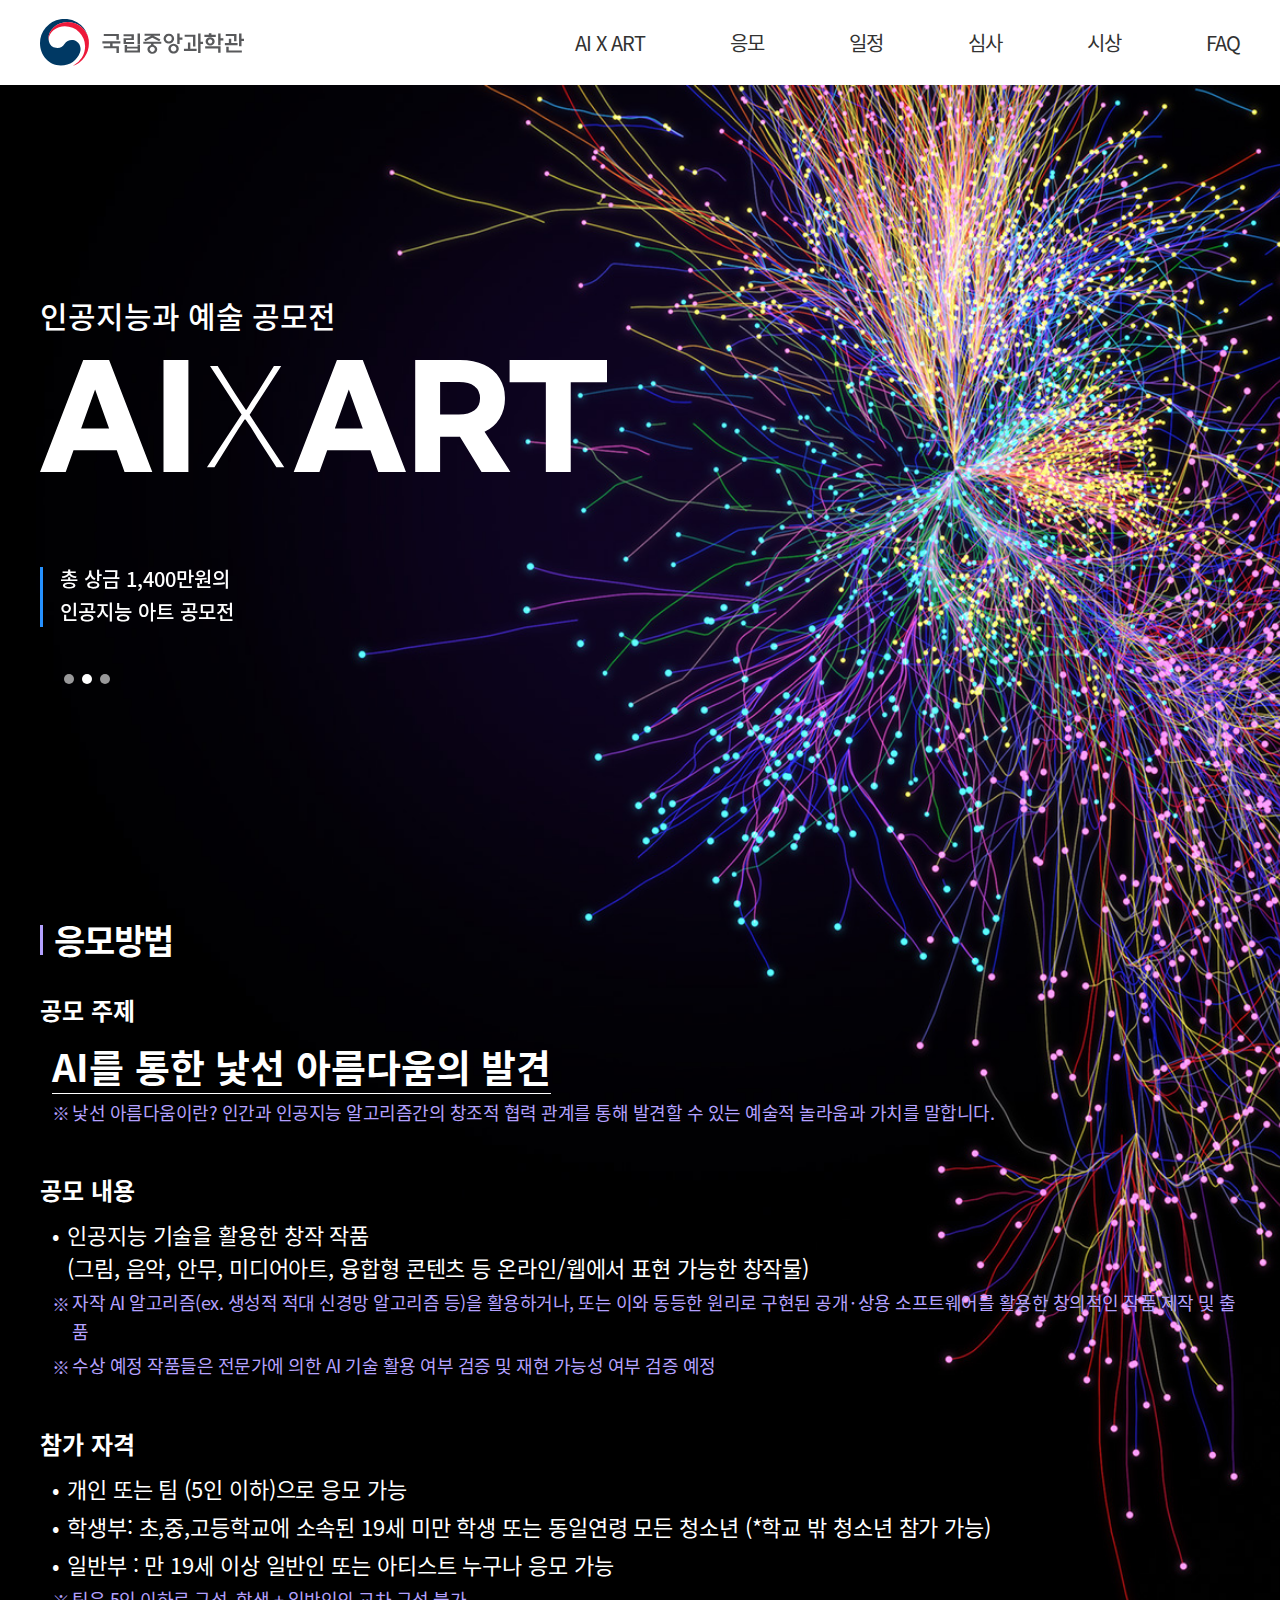
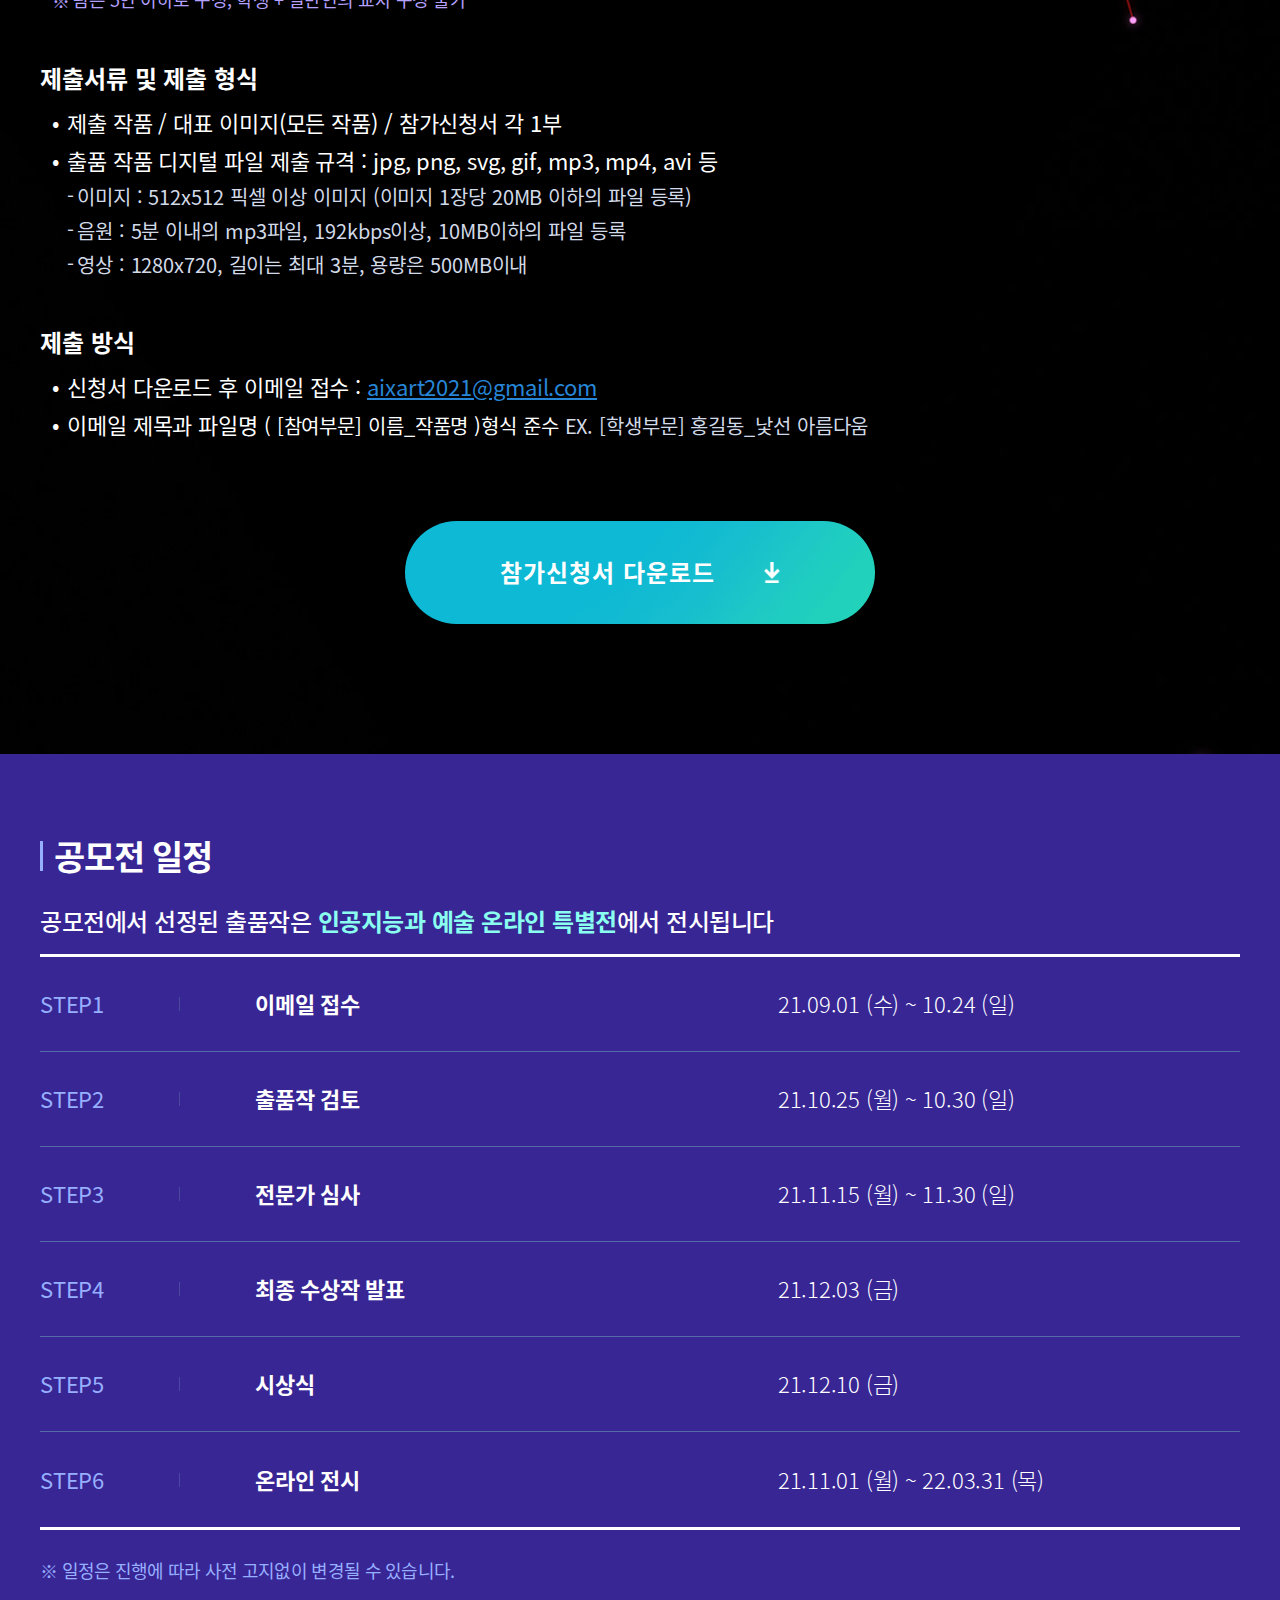
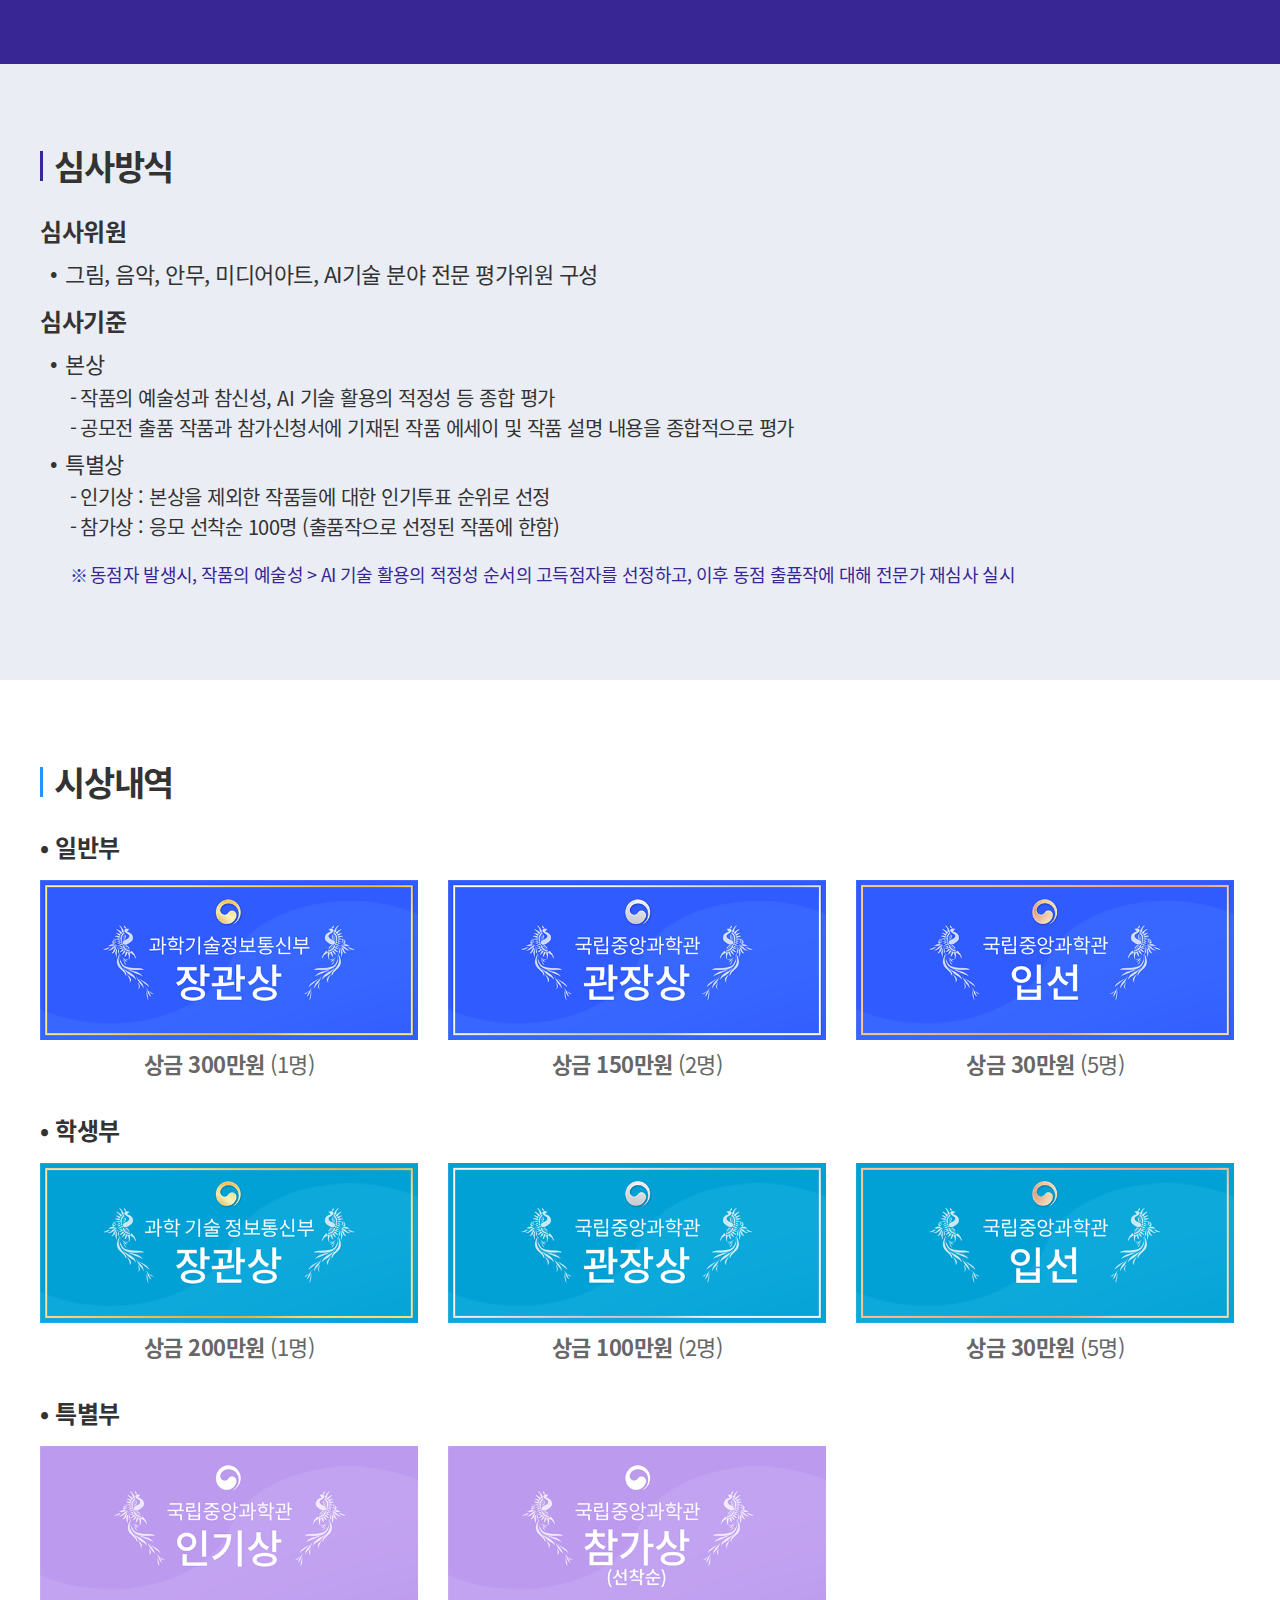
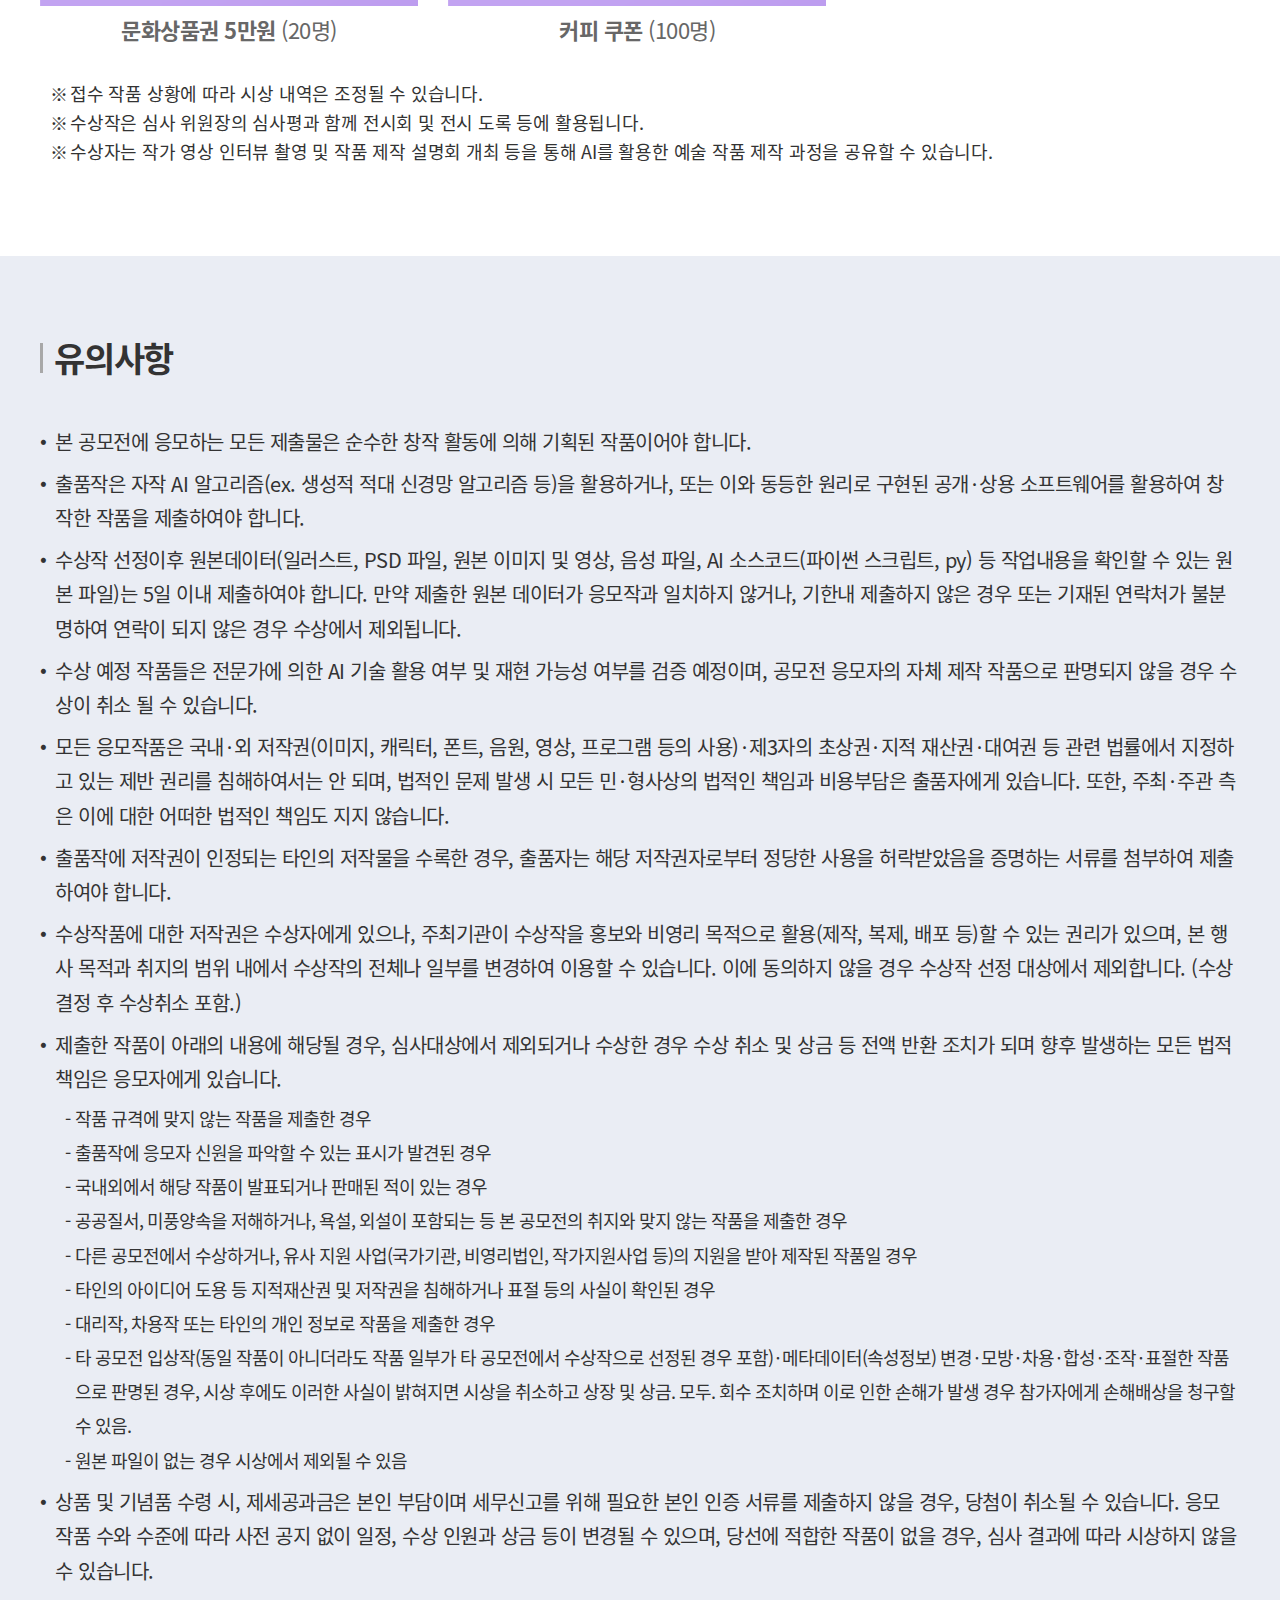
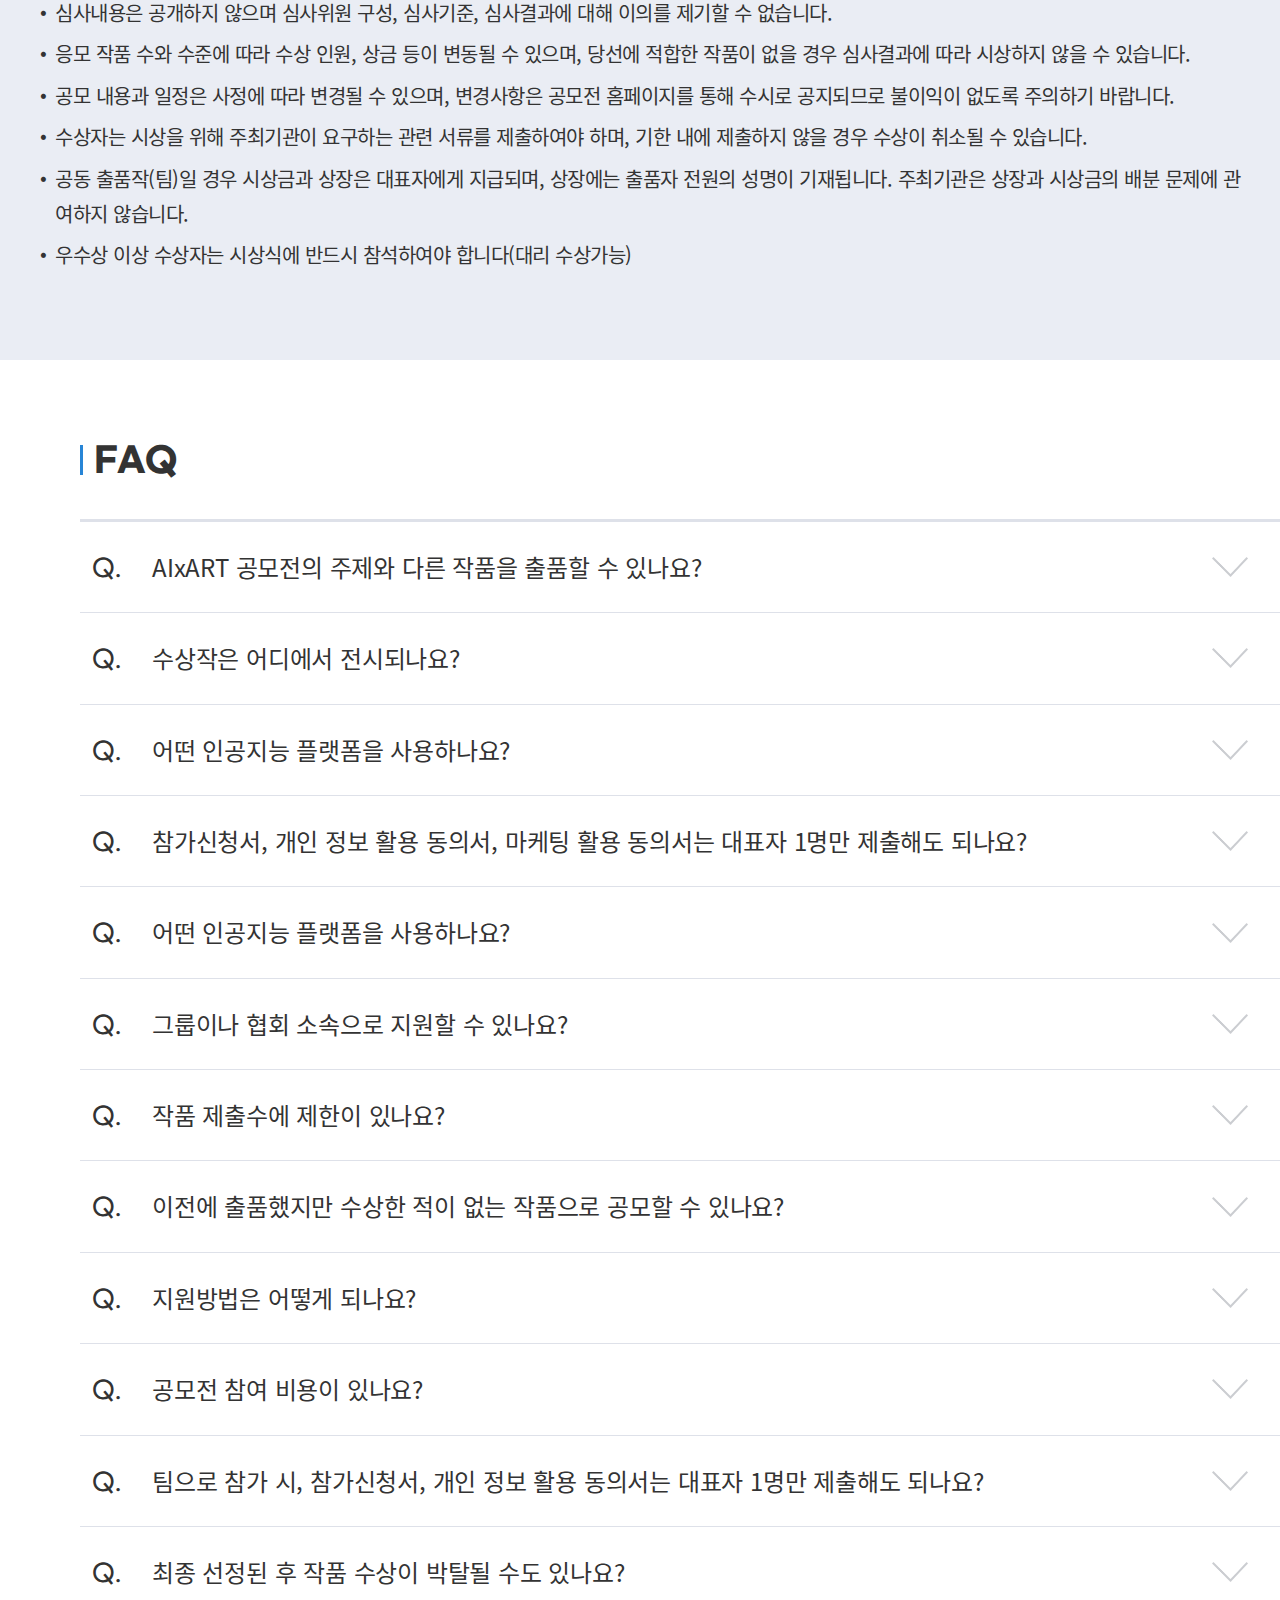
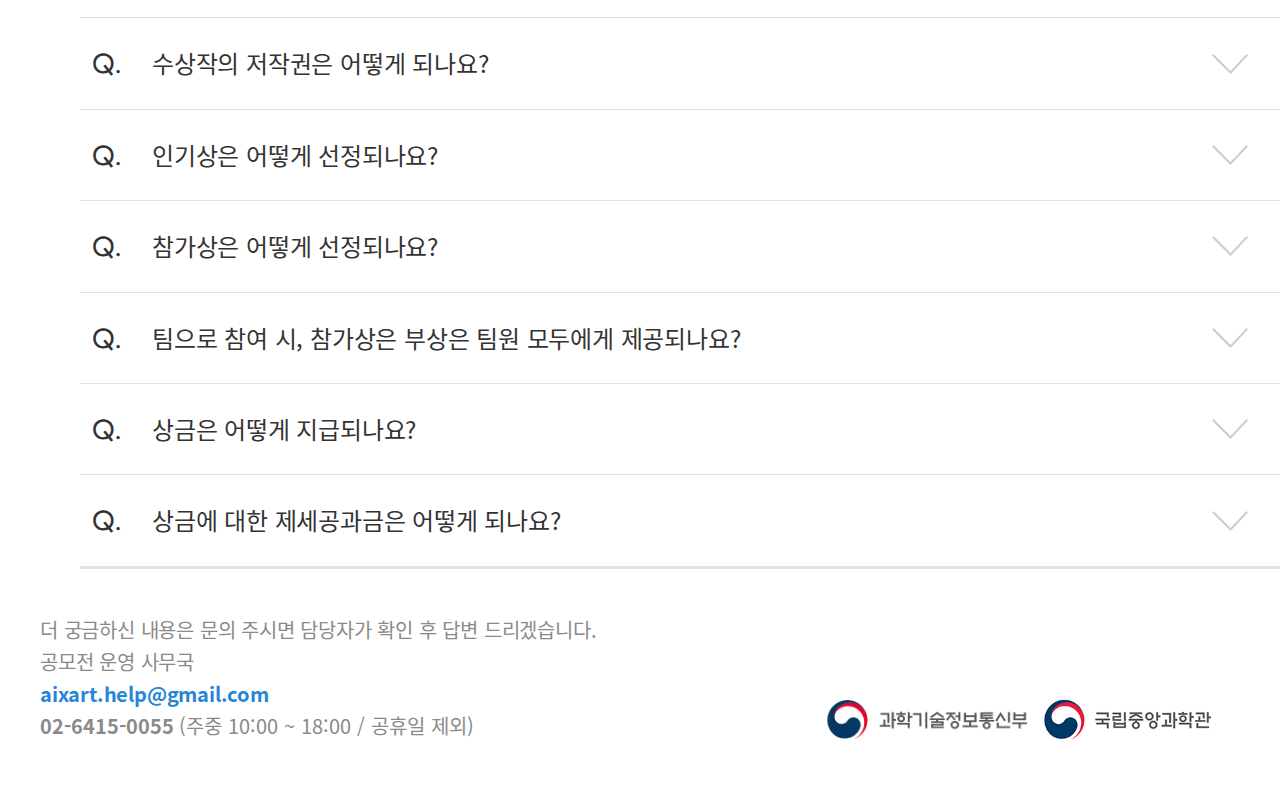
==== commit 11ba886e: "수정반영" ====
--- a/contest.html
+++ b/contest.html
@@ -13,25 +13,25 @@
     <link rel="shortcut icon" type="image/x-icon" href="assets/img/favicon.png" />
     <link type="text/css" rel="stylesheet" href="assets/css/common.min.css" />
 
-	<!-- Global site tag (gtag.js) - Google Analytics -->
-	<script async src="https://www.googletagmanager.com/gtag/js?id=UA-206394368-1"></script>
-	<script>
-	  window.dataLayer = window.dataLayer || [];
-	  function gtag(){dataLayer.push(arguments);}
-	  gtag('js', new Date());
-
-	  gtag('config', 'UA-206394368-1');
+    <!-- Global site tag (gtag.js) - Google Analytics -->
+    <script async src="https://www.googletagmanager.com/gtag/js?id=UA-206394368-1"></script>
+    <script>
+        window.dataLayer = window.dataLayer || [];
+        function gtag(){dataLayer.push(arguments);}
+        gtag('js', new Date());
+
+        gtag('config', 'UA-206394368-1');
 	</script>
 	
-	<script type="text/javascript">
-		function doDownload() {
-			gtag('event', '참가신청서 다운로드', {
-				'event_category': '링크클릭'
-			});
+    <script type="text/javascript">
+        function doDownload() {
+            gtag('event', '참가신청서 다운로드', {
+                'event_category': '링크클릭'
+            });
 	
-			location.href = "./assets/공모전_참가신청서.hwp";
-		};
-	</script>
+            location.href = "./assets/공모전_참가신청서.hwp";
+        };
+    </script>
 </head>
 <body>
 <div class="bg_dimmed"></div>
@@ -100,7 +100,7 @@
                 <h3>참가 자격</h3>
                 <ul class="list">
                     <li>개인 또는 팀 (5인 이하)으로 응모 가능</li>
-                    <li>학생부: 초·중·고등학교에 소속된 만 19세 미만 학생</li>
+                    <li>학생부: 초,중,고등학교에 소속된 19세 미만 학생 <br class="m">또는 동일연령 모든 청소년 (*학교 밖 청소년 참가 가능)</li>
                     <li>일반부 : 만 19세 이상 일반인 또는 아티스트 누구나 응모 가능</li>
                     <li class="point">팀은 5인 이하로 구성, 학생 + 일반인의 교차 구성 불가</li>
                 </ul>
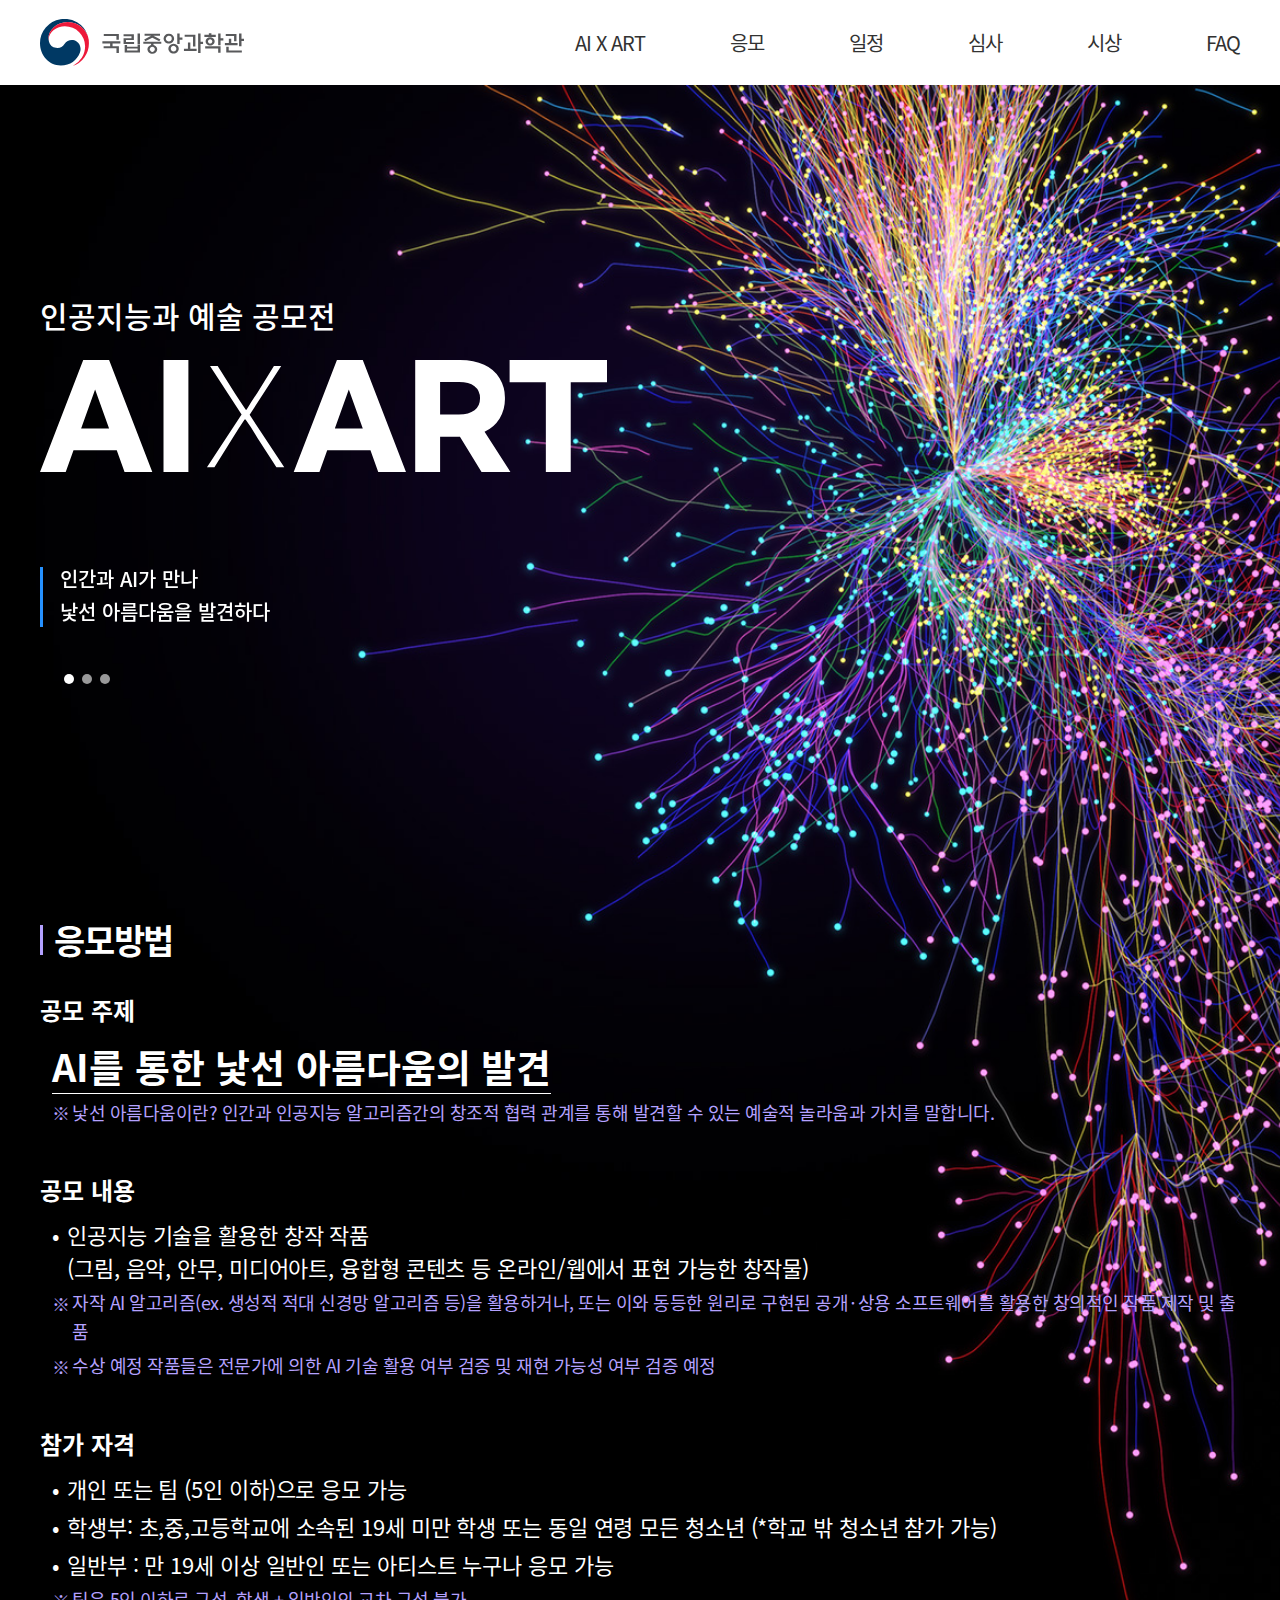
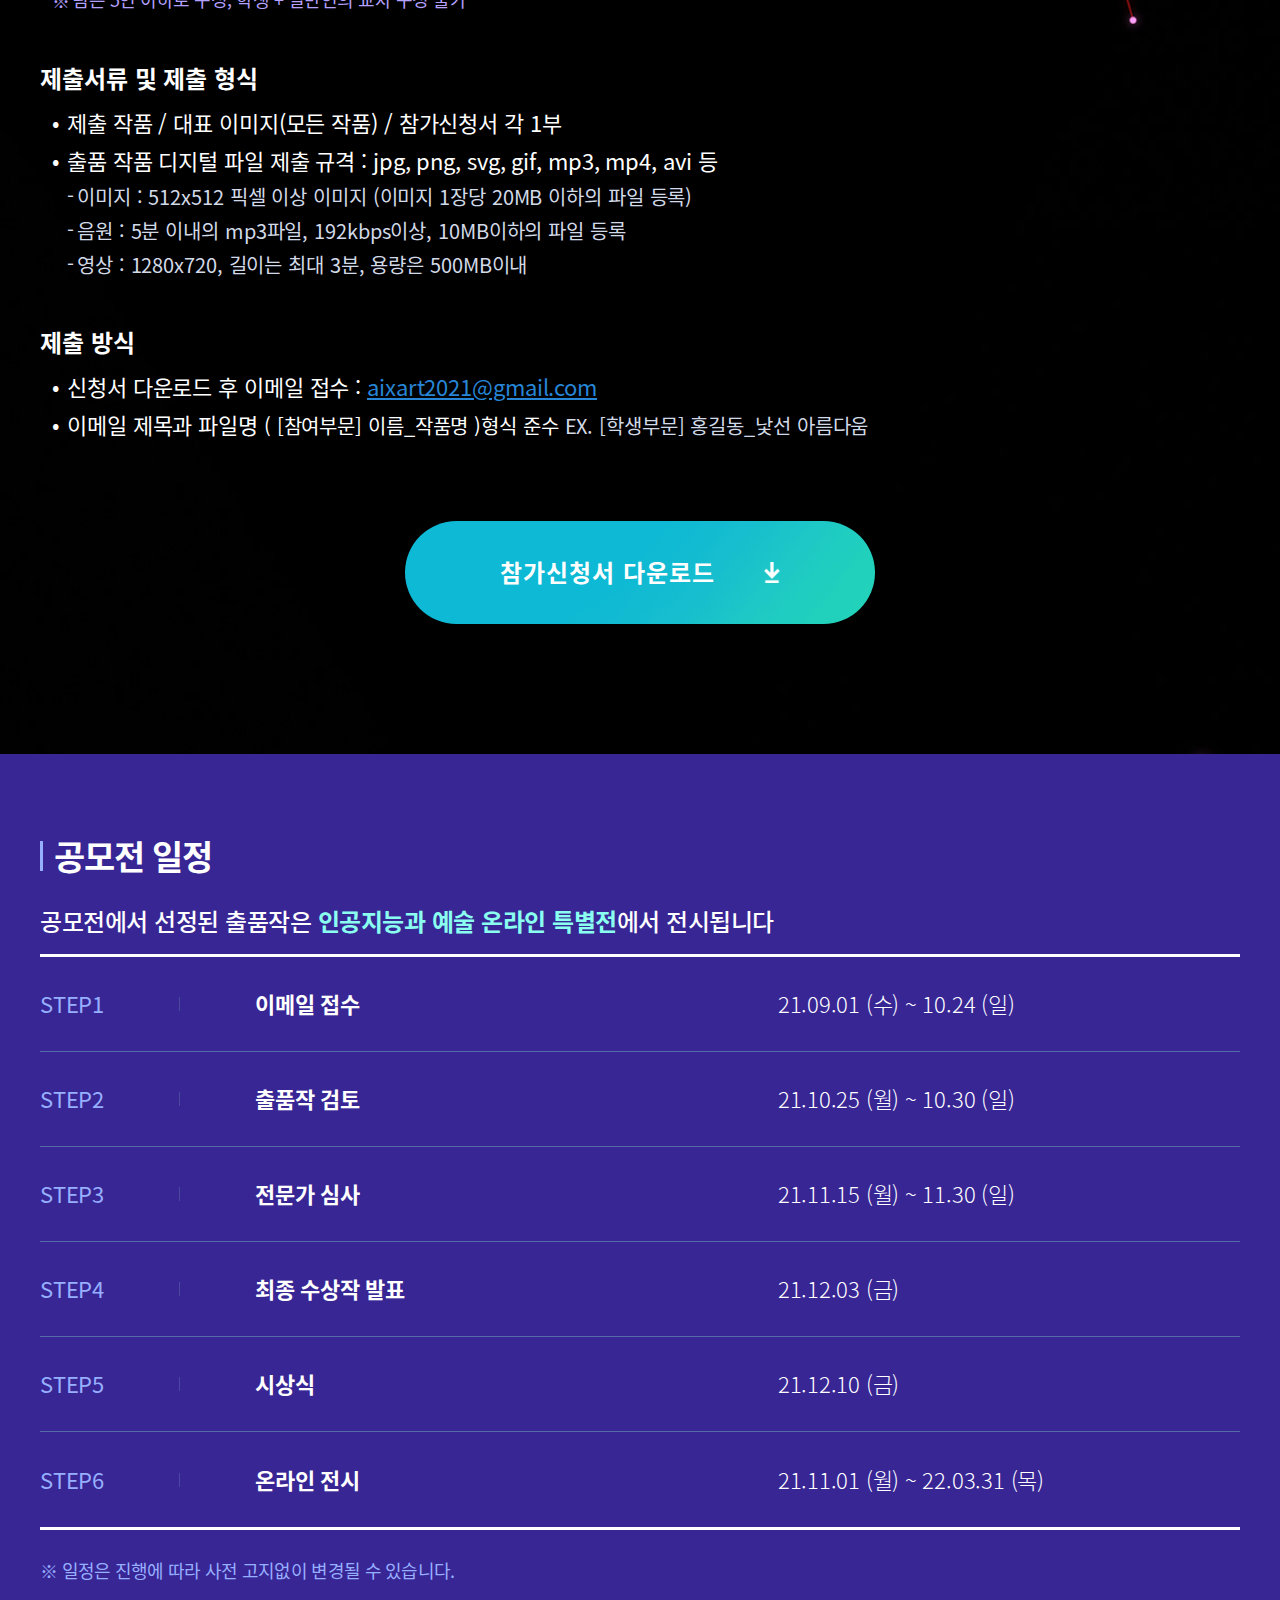
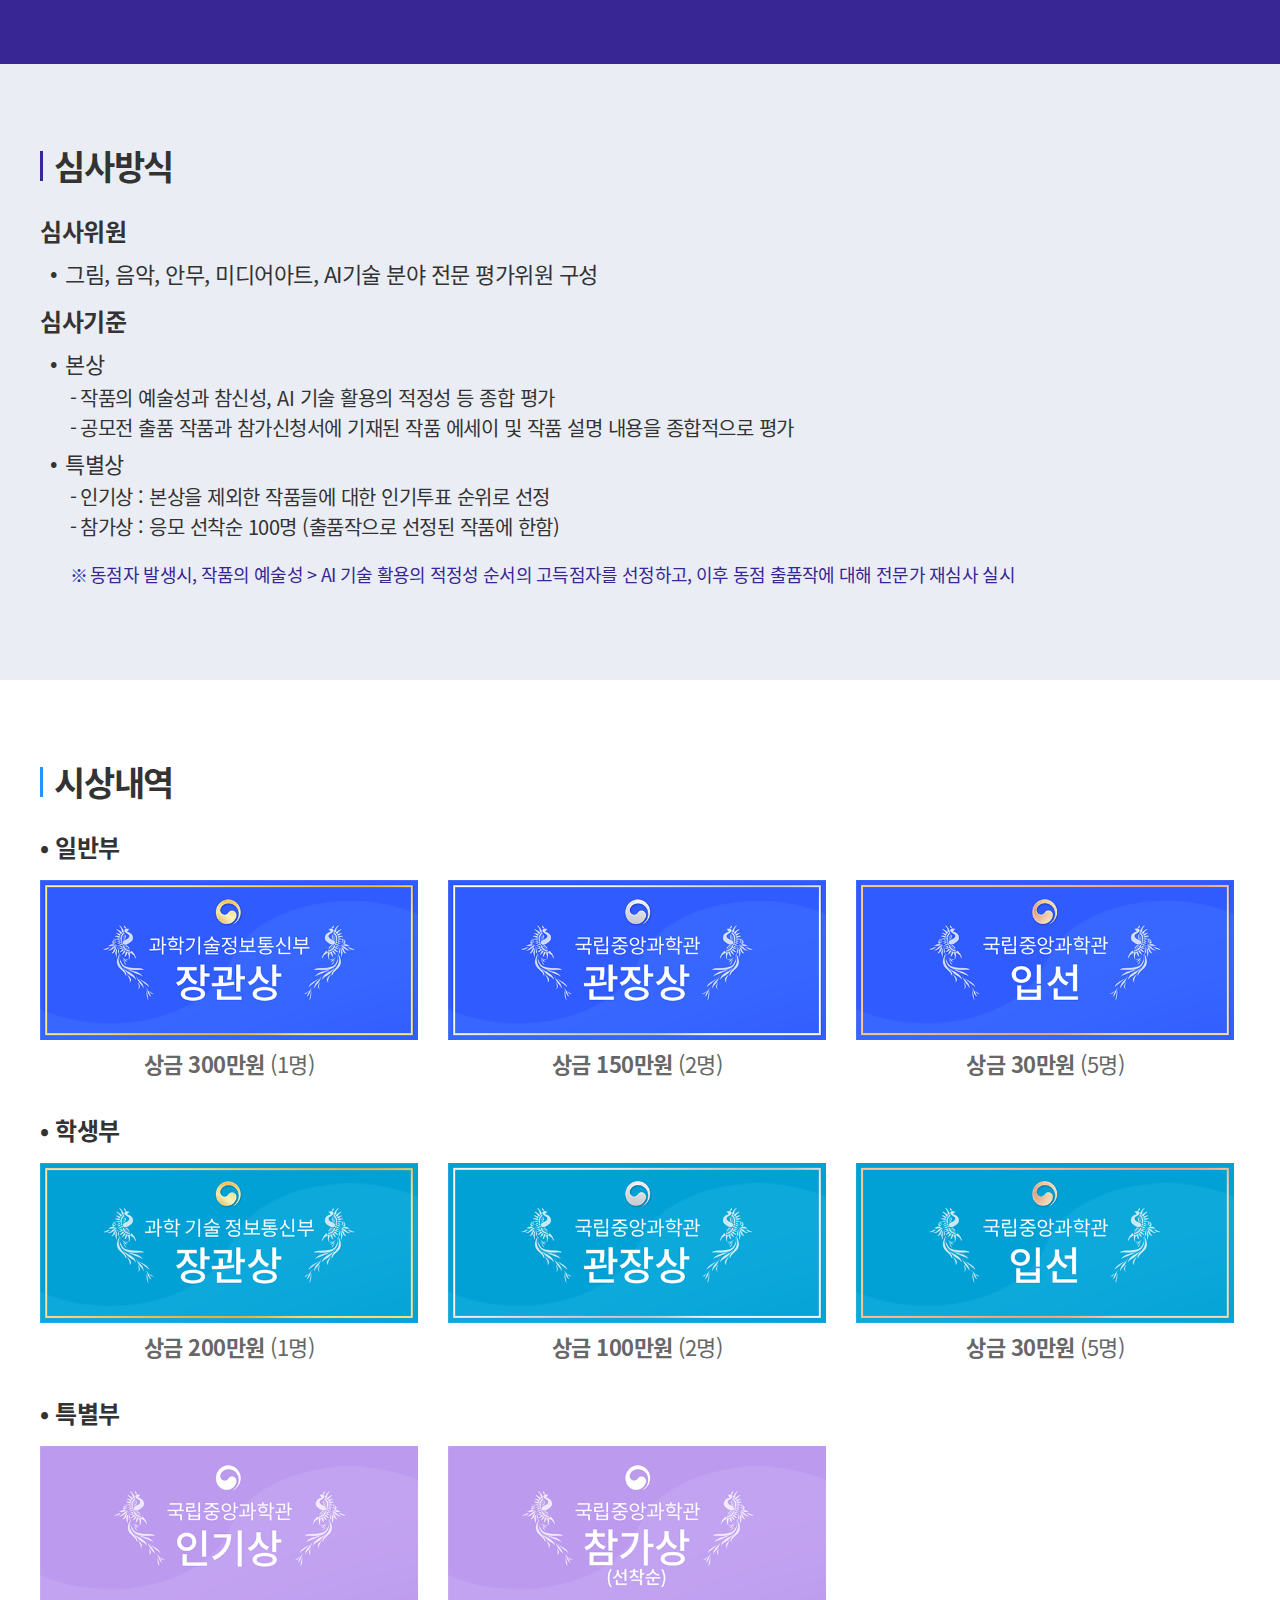
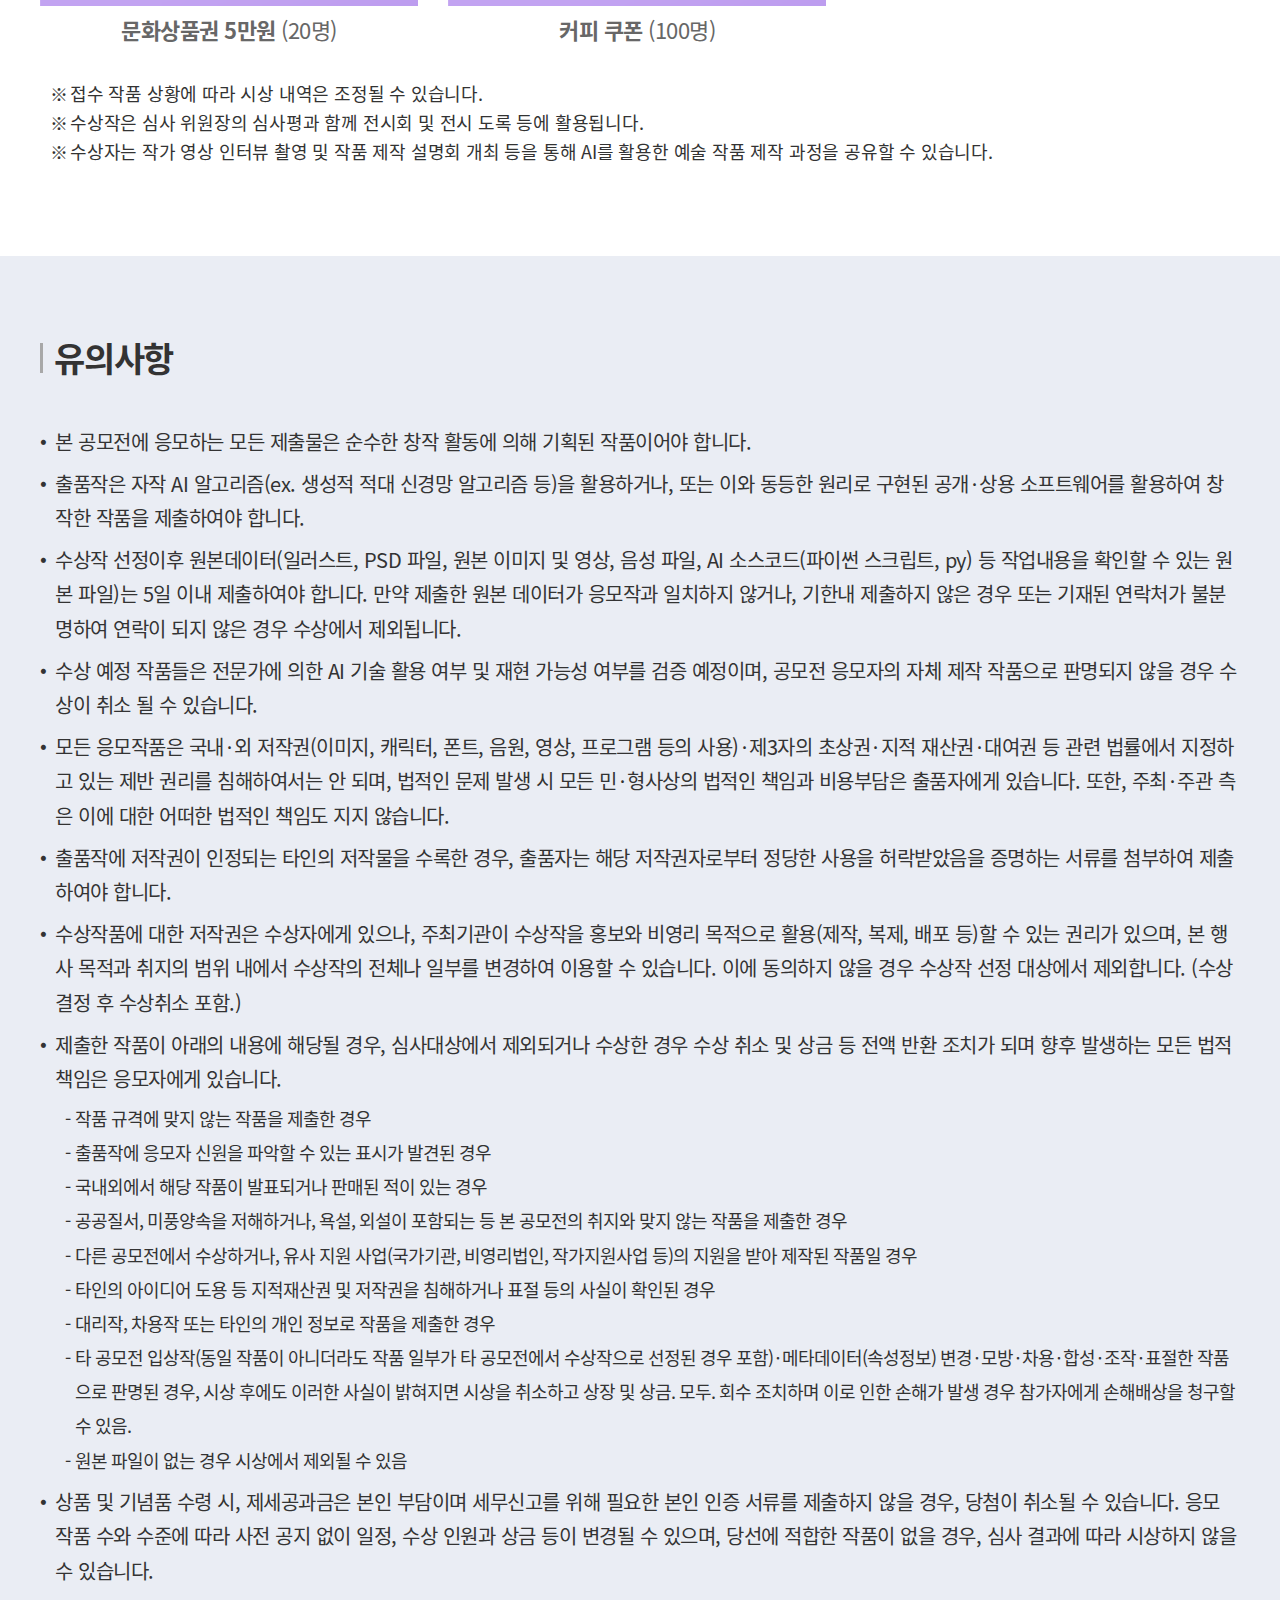
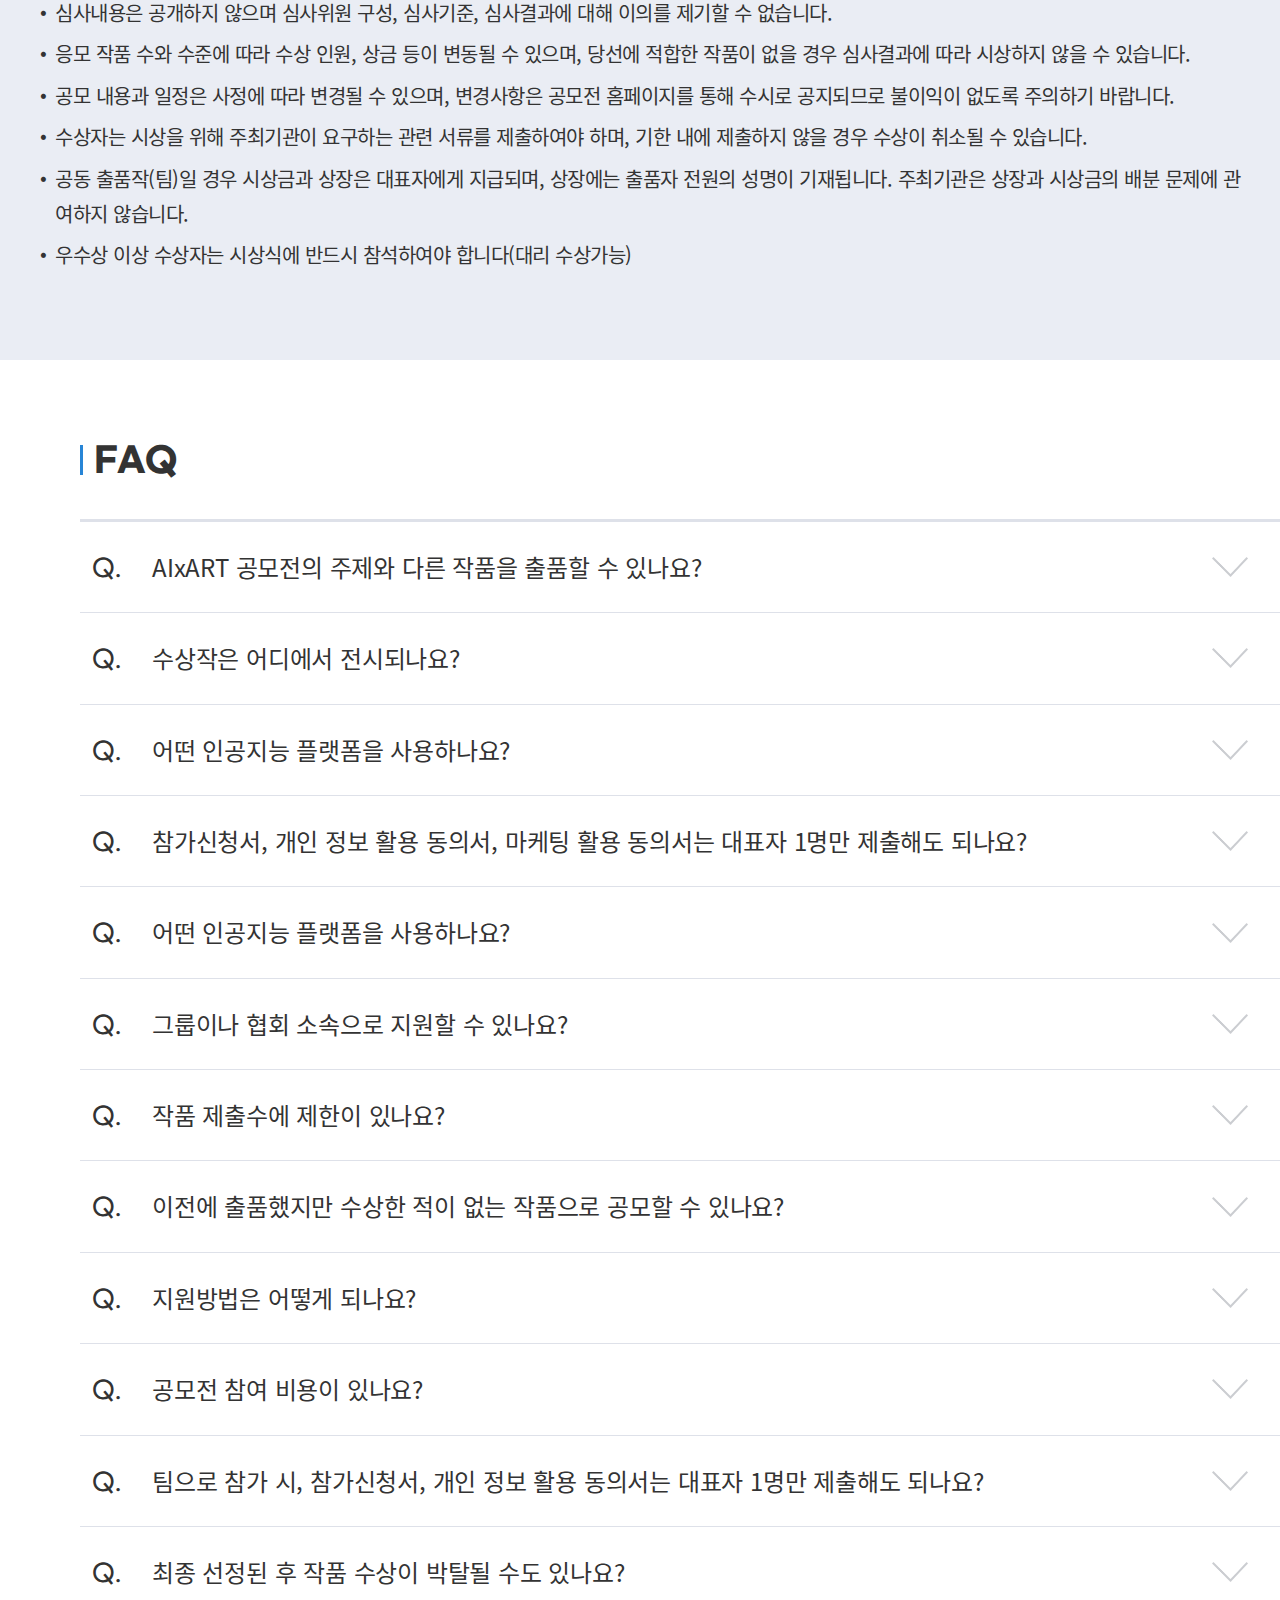
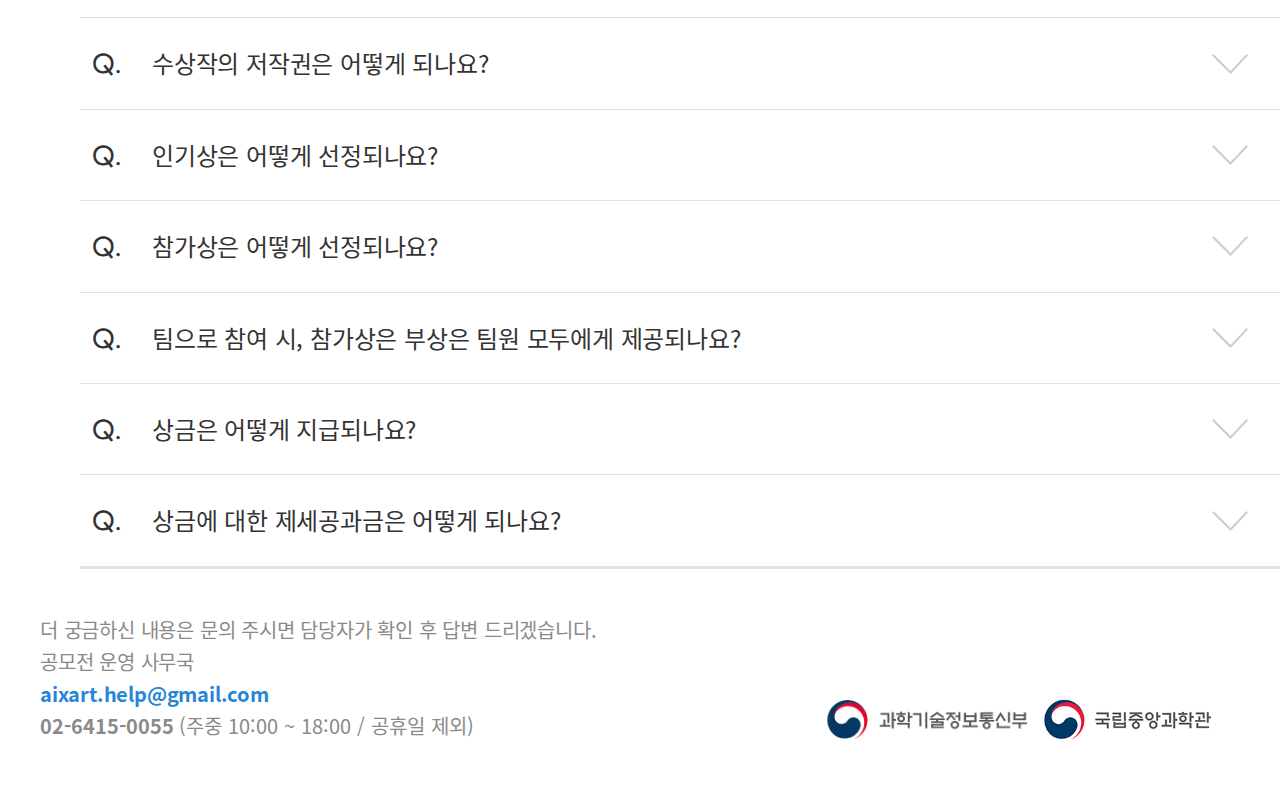
==== commit 2c2c24c6: "띄어쓰기 수정" ====
--- a/contest.html
+++ b/contest.html
@@ -100,7 +100,7 @@
                 <h3>참가 자격</h3>
                 <ul class="list">
                     <li>개인 또는 팀 (5인 이하)으로 응모 가능</li>
-                    <li>학생부: 초,중,고등학교에 소속된 19세 미만 학생 <br class="m">또는 동일연령 모든 청소년 (*학교 밖 청소년 참가 가능)</li>
+                    <li>학생부: 초,중,고등학교에 소속된 19세 미만 학생 <br class="m">또는 동일 연령 모든 청소년 (*학교 밖 청소년 참가 가능)</li>
                     <li>일반부 : 만 19세 이상 일반인 또는 아티스트 누구나 응모 가능</li>
                     <li class="point">팀은 5인 이하로 구성, 학생 + 일반인의 교차 구성 불가</li>
                 </ul>
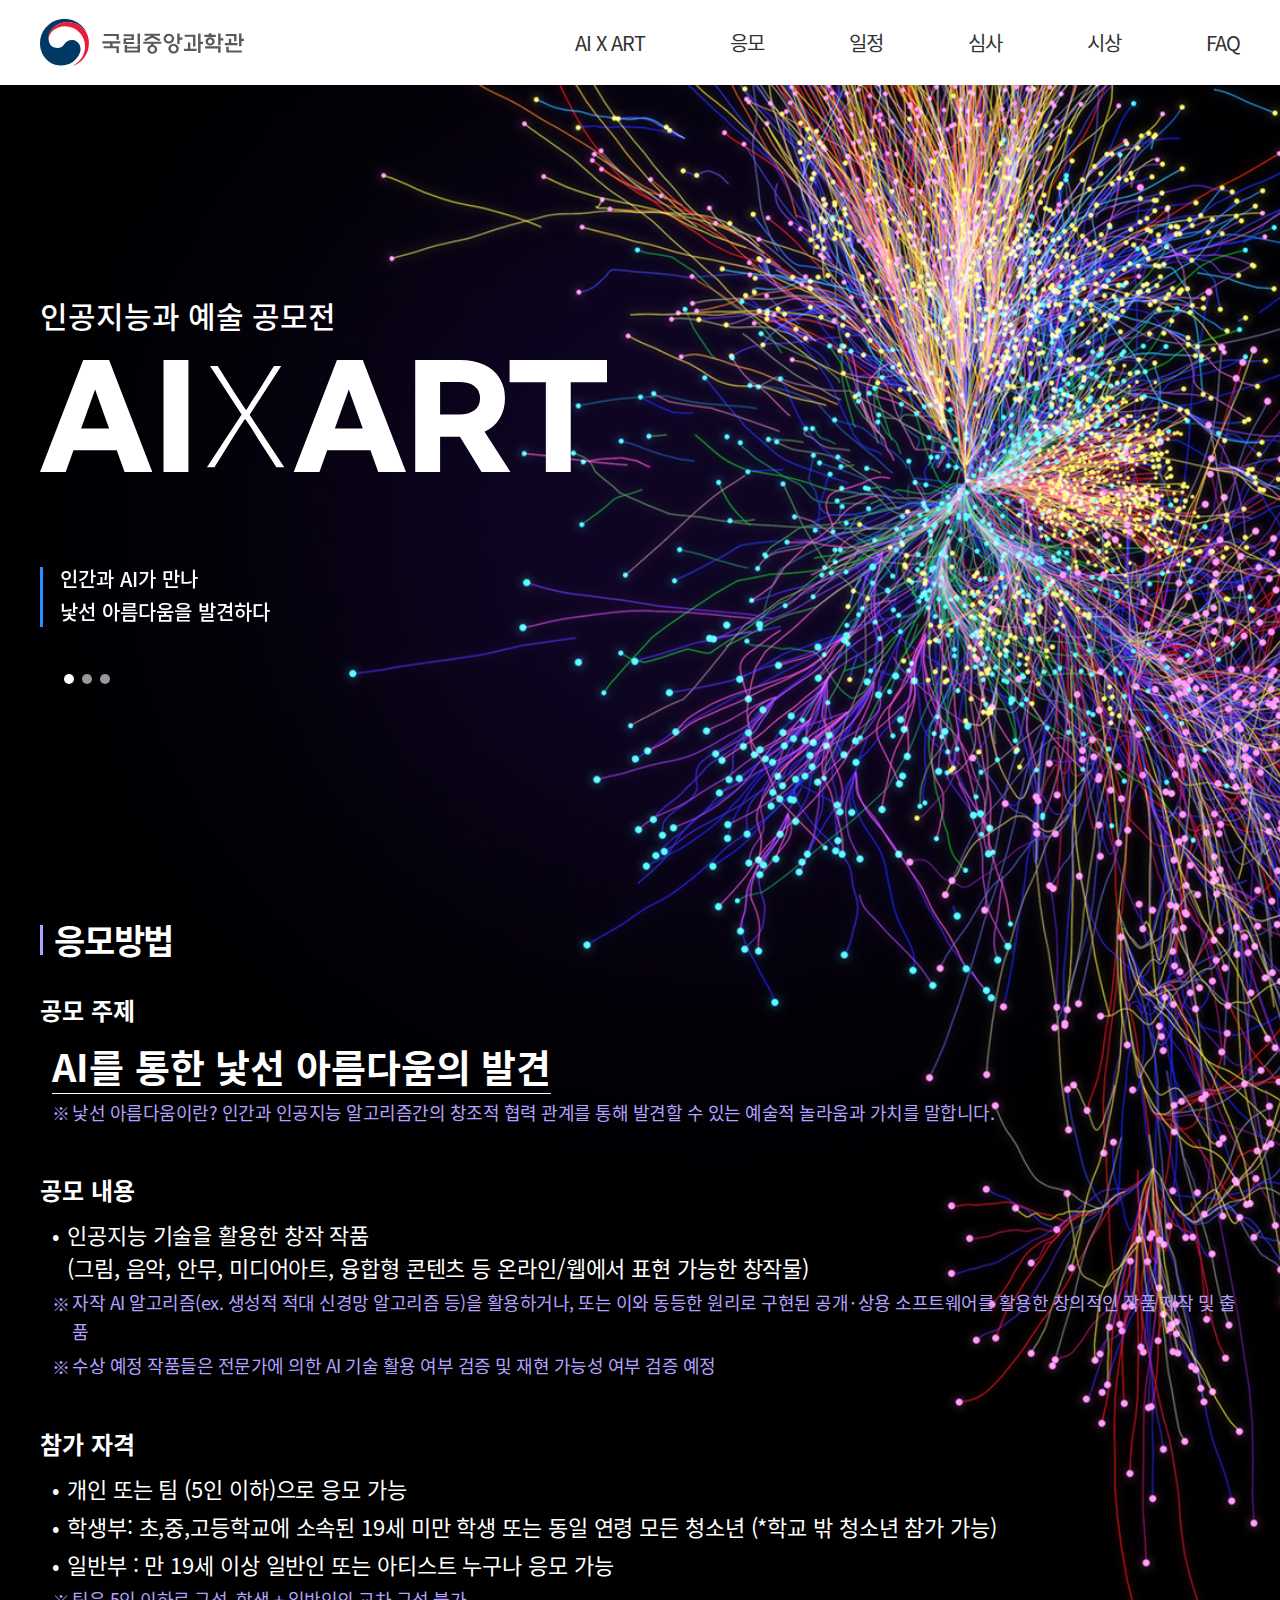
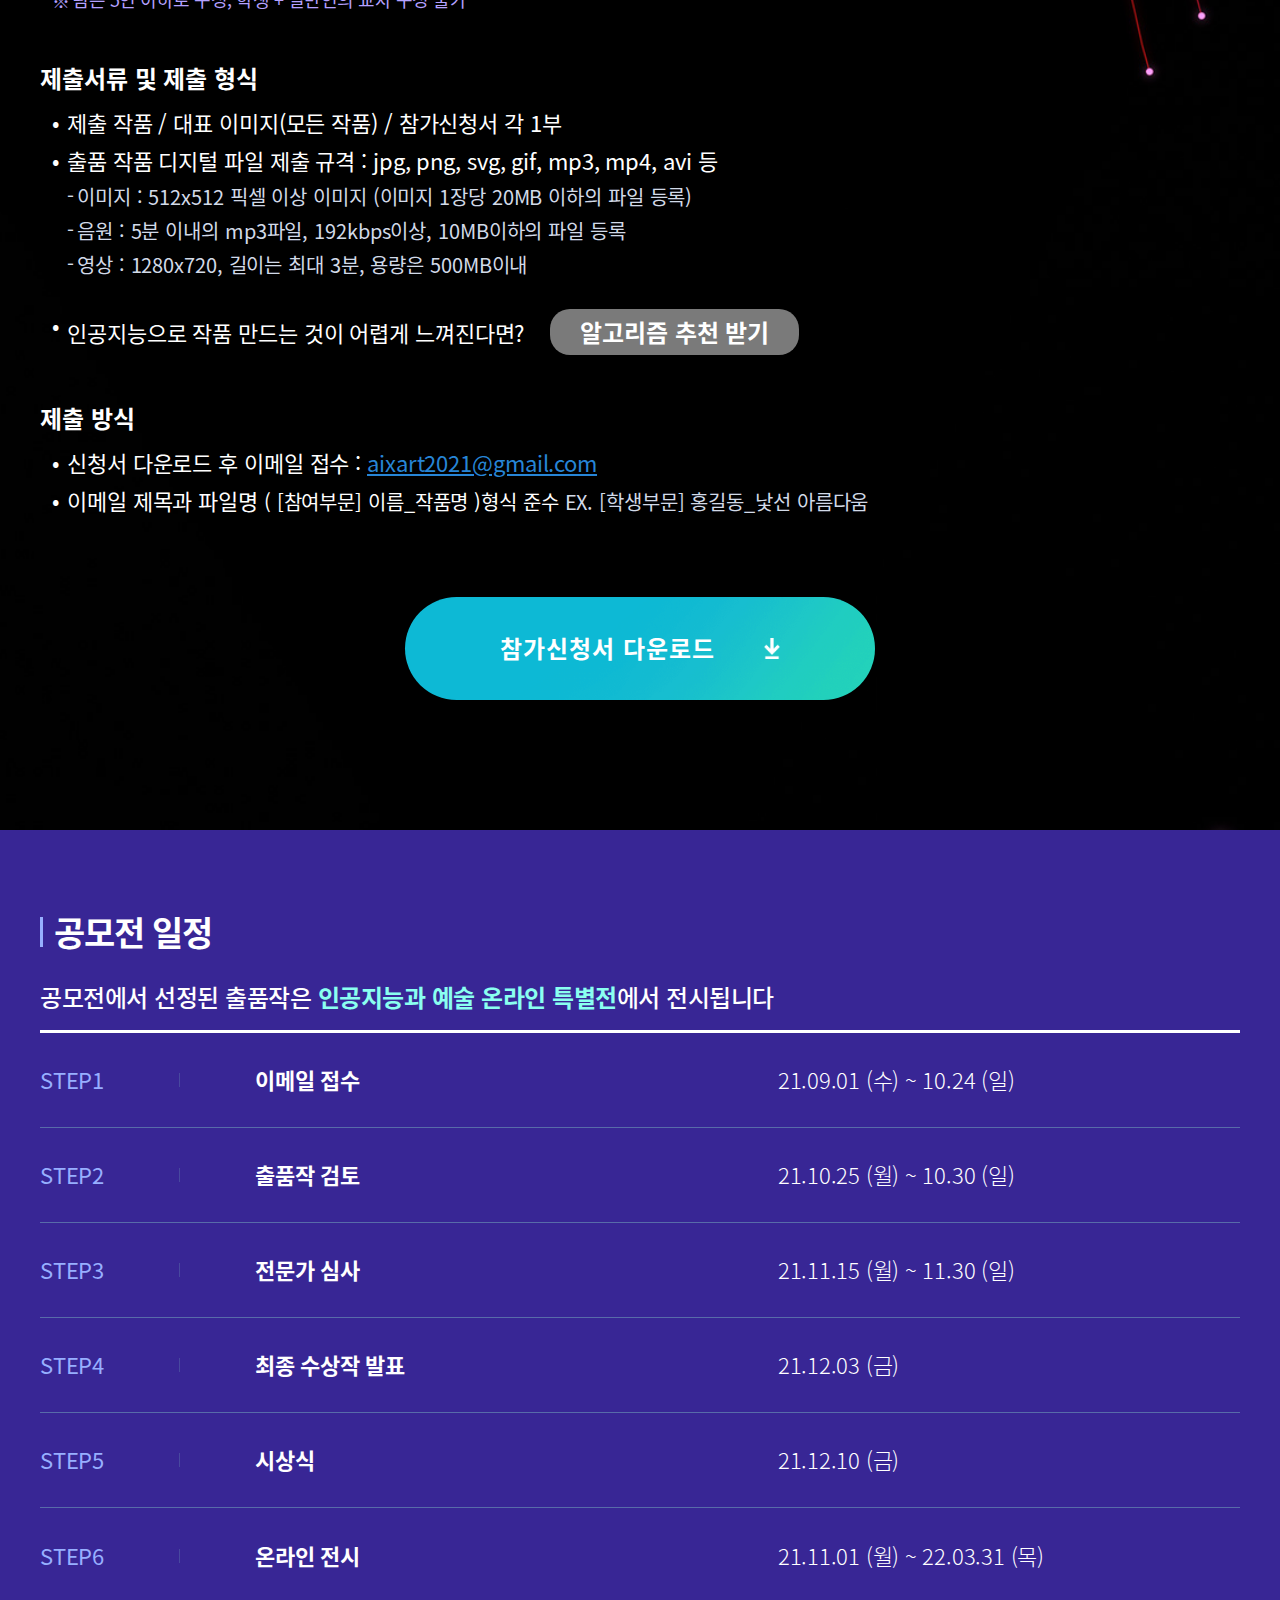
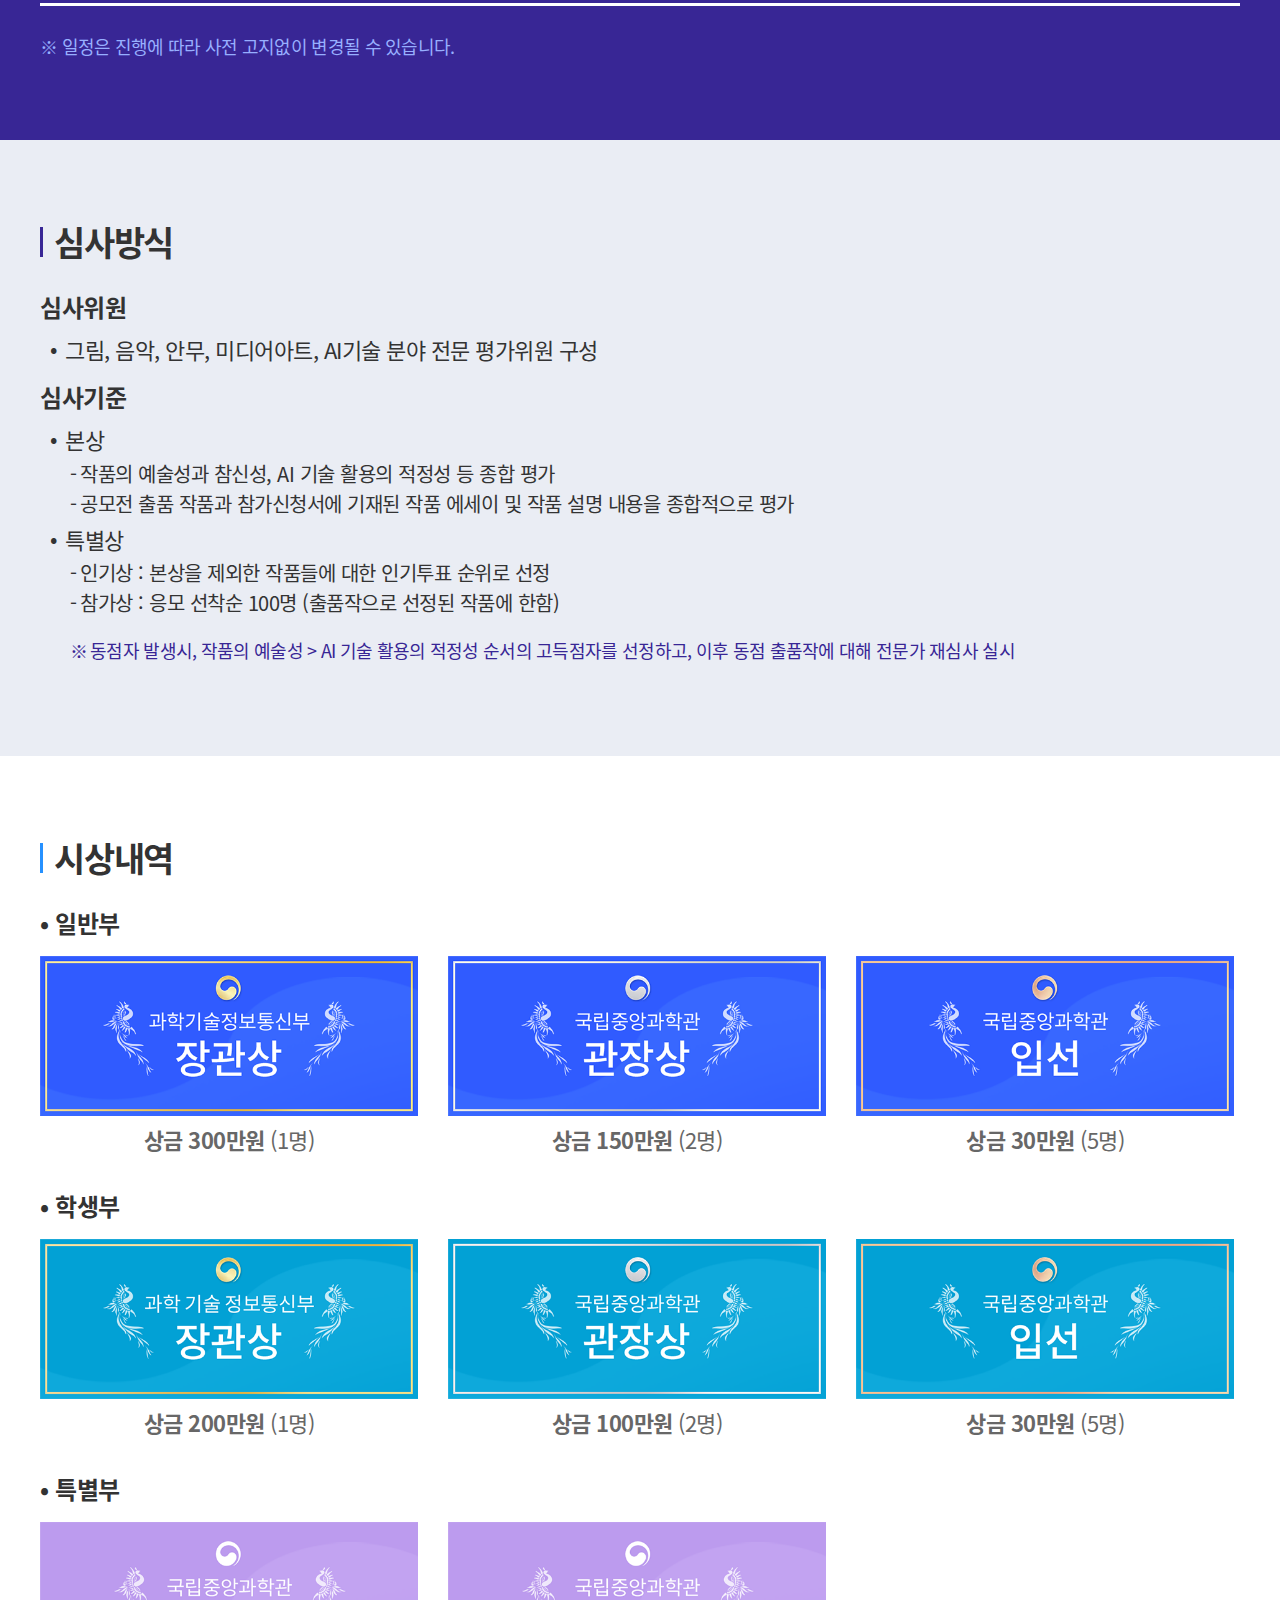
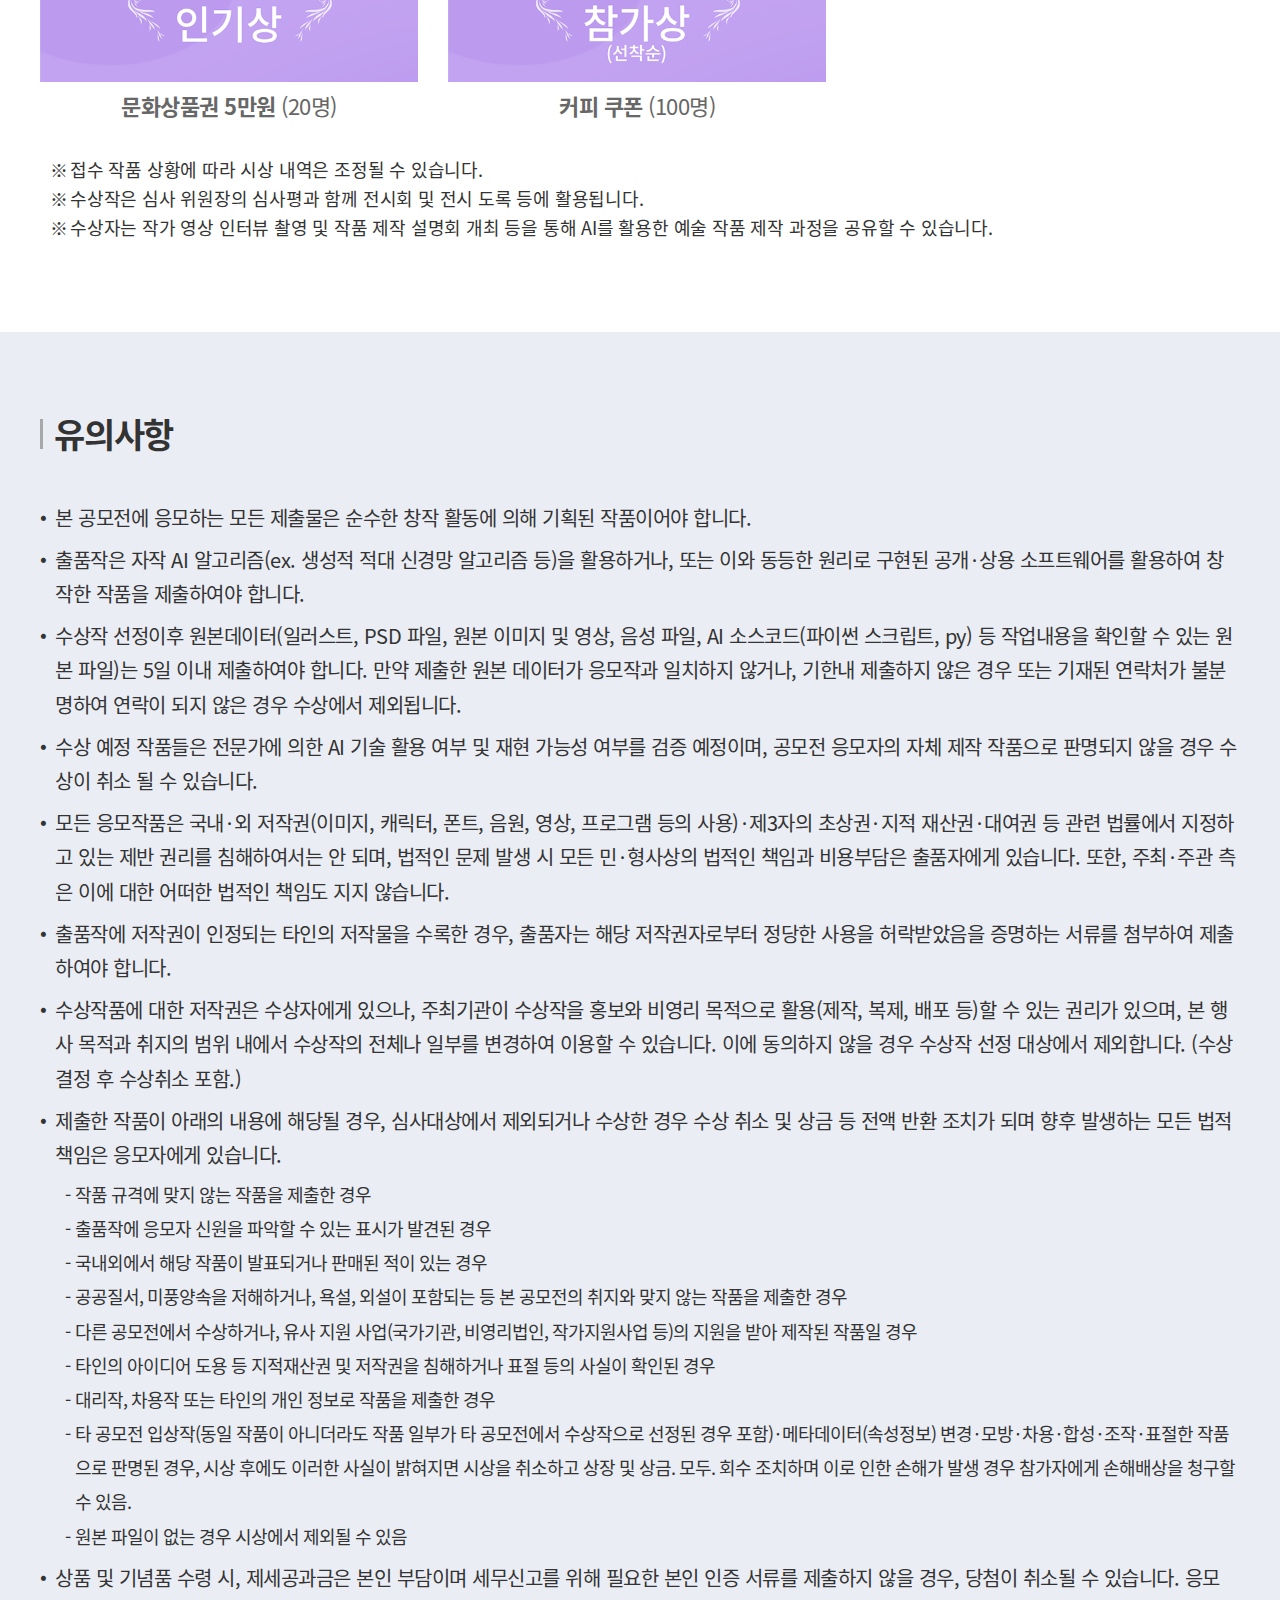
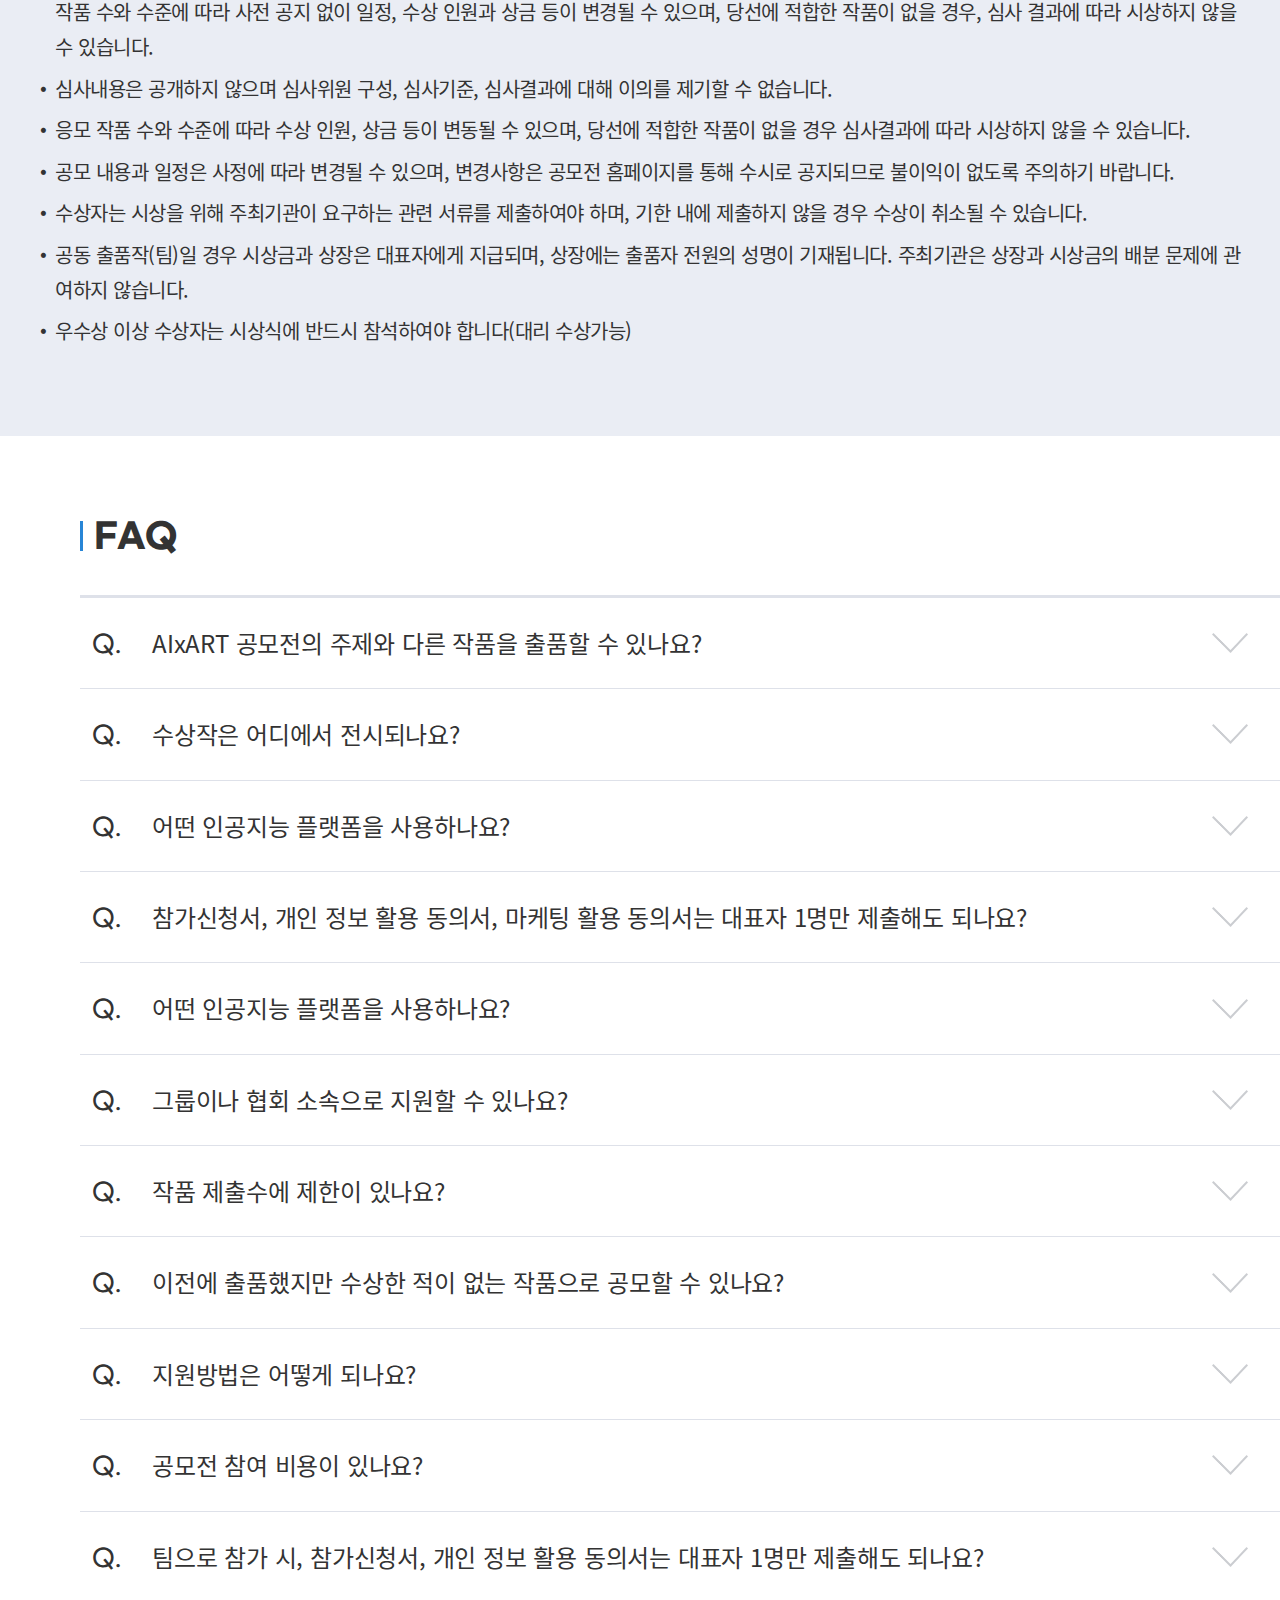
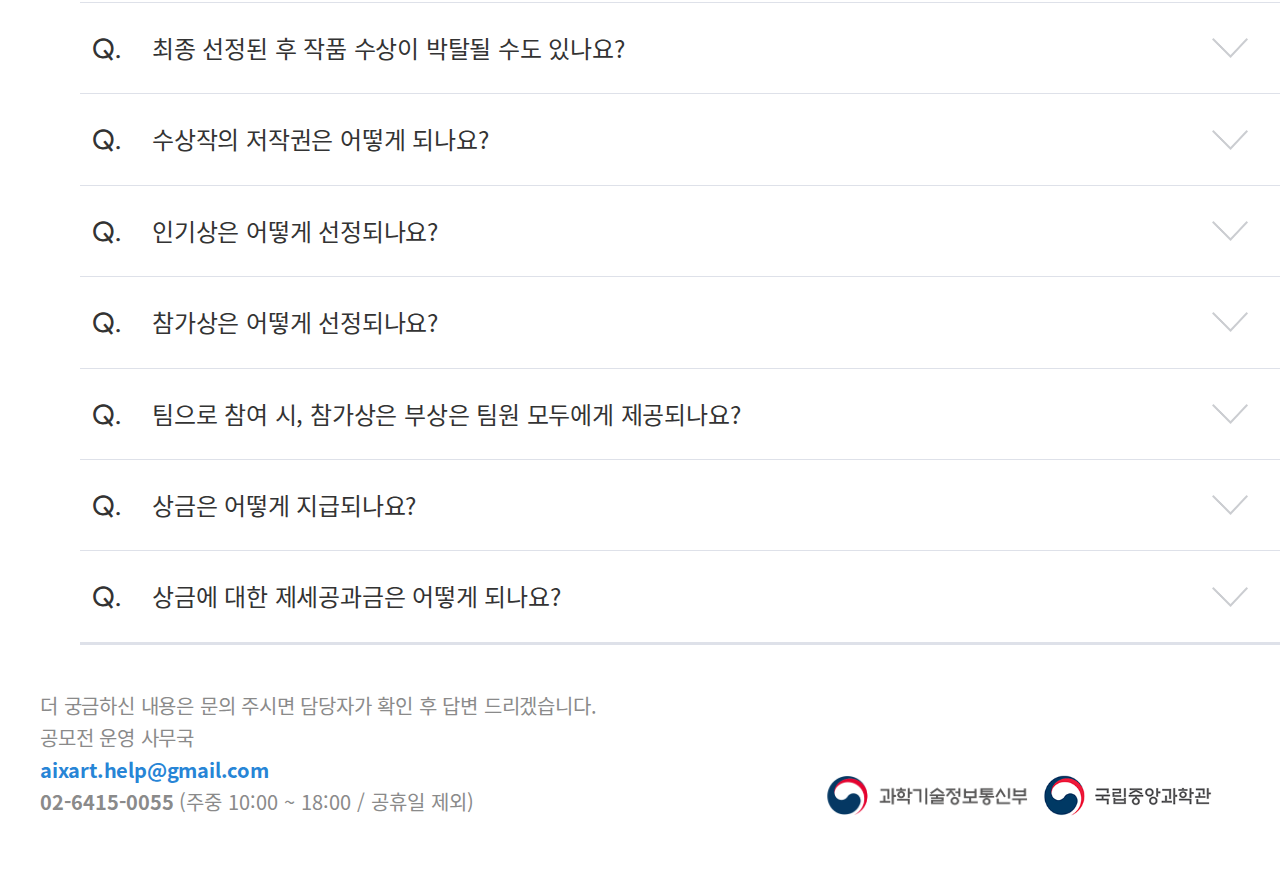
==== commit cd9f772b: "팝업추가" ====
--- a/contest.html
+++ b/contest.html
@@ -21,7 +21,7 @@
         gtag('js', new Date());
 
         gtag('config', 'UA-206394368-1');
-	</script>
+    </script>
 	
     <script type="text/javascript">
         function doDownload() {
@@ -29,7 +29,7 @@
                 'event_category': '링크클릭'
             });
 	
-            location.href = "./assets/공모전_참가신청서.hwp";
+            location.href = "./assets/공모전_참가신청서.zip";
         };
     </script>
 </head>
@@ -100,7 +100,7 @@
                 <h3>참가 자격</h3>
                 <ul class="list">
                     <li>개인 또는 팀 (5인 이하)으로 응모 가능</li>
-                    <li>학생부: 초,중,고등학교에 소속된 19세 미만 학생 <br class="m">또는 동일 연령 모든 청소년 (*학교 밖 청소년 참가 가능)</li>
+					<li>학생부: 초,중,고등학교에 소속된 19세 미만 학생 <br class="m">또는 동일 연령 모든 청소년 (*학교 밖 청소년 참가 가능)</li>
                     <li>일반부 : 만 19세 이상 일반인 또는 아티스트 누구나 응모 가능</li>
                     <li class="point">팀은 5인 이하로 구성, 학생 + 일반인의 교차 구성 불가</li>
                 </ul>
@@ -115,7 +115,14 @@
                             <li><span>영상 : 1280x720, 길이는 최대 3분, 용량은 500MB이내</span></li>
                         </ul>
                     </li>
-                </ul>
+                    <li class="link">인공지능으로 작품 만드는 것이 어렵게 느껴진다면? <a href="#a" class="btn_pop">알고리즘 추천 받기</a></li>
+                </ul>
+                <div class="popup_layer">
+                    <img src="assets/img/img_popup.png" alt="">
+                    <a href="https://www.autodraw.com" target="_blank" class="link1"></a>
+                    <a href="https://www.youtube.com/watch?v=VwRbvVrUXTc" target="_blank" class="link2"></a>
+                    <button class="btn_closed"></button>
+                </div>
 
                 <h3>제출 방식</h3>
                 <ul class="list">
@@ -424,7 +431,7 @@
         </p>
 
     </footer>
-    <!--// footer -->
+    <!--// footer -->    
 </div>
 <button class="btn __top" id="btnTop"></button>
 
--- a/assets/css/common.min.css
+++ b/assets/css/common.min.css
@@ -1,2 +1,2 @@
-@font-face{font-family:'Noto Sans KR';font-style:normal;font-weight:100;src:url("../fonts/noto-sans-kr-v9-latin_korean-100.eot");src:local("Noto Sans KR Thin"),local("NotoSansKR-Thin"),url("../fonts/noto-sans-kr-v9-latin_korean-100.eot?#iefix") format("embedded-opentype"),url("../fonts/noto-sans-kr-v9-latin_korean-100.woff2") format("woff2"),url("../fonts/noto-sans-kr-v9-latin_korean-100.woff") format("woff"),url("../fonts/noto-sans-kr-v9-latin_korean-100.ttf") format("truetype"),url("../fonts/noto-sans-kr-v9-latin_korean-100.svg#NotoSansKR") format("svg")}@font-face{font-family:'Noto Sans KR';font-style:normal;font-weight:300;src:url("../fonts/noto-sans-kr-v9-latin_korean-300.eot");src:local("Noto Sans KR Light"),local("NotoSansKR-Light"),url("../fonts/noto-sans-kr-v9-latin_korean-300.eot?#iefix") format("embedded-opentype"),url("../fonts/noto-sans-kr-v9-latin_korean-300.woff2") format("woff2"),url("../fonts/noto-sans-kr-v9-latin_korean-300.woff") format("woff"),url("../fonts/noto-sans-kr-v9-latin_korean-300.ttf") format("truetype"),url("../fonts/noto-sans-kr-v9-latin_korean-300.svg#NotoSansKR") format("svg")}@font-face{font-family:'Noto Sans KR';font-style:normal;font-weight:400;src:url("../fonts/noto-sans-kr-v9-latin_korean-regular.eot");src:local("Noto Sans KR Regular"),local("NotoSansKR-Regular"),url("../fonts/noto-sans-kr-v9-latin_korean-regular.eot?#iefix") format("embedded-opentype"),url("../fonts/noto-sans-kr-v9-latin_korean-regular.woff2") format("woff2"),url("../fonts/noto-sans-kr-v9-latin_korean-regular.woff") format("woff"),url("../fonts/noto-sans-kr-v9-latin_korean-regular.ttf") format("truetype"),url("../fonts/noto-sans-kr-v9-latin_korean-regular.svg#NotoSansKR") format("svg")}@font-face{font-family:'Noto Sans KR';font-style:normal;font-weight:500;src:url("../fonts/noto-sans-kr-v9-latin_korean-500.eot");src:local("Noto Sans KR Medium"),local("NotoSansKR-Medium"),url("../fonts/noto-sans-kr-v9-latin_korean-500.eot?#iefix") format("embedded-opentype"),url("../fonts/noto-sans-kr-v9-latin_korean-500.woff2") format("woff2"),url("../fonts/noto-sans-kr-v9-latin_korean-500.woff") format("woff"),url("../fonts/noto-sans-kr-v9-latin_korean-500.ttf") format("truetype"),url("../fonts/noto-sans-kr-v9-latin_korean-500.svg#NotoSansKR") format("svg")}@font-face{font-family:'Noto Sans KR';font-style:normal;font-weight:700;src:url("../fonts/noto-sans-kr-v9-latin_korean-700.eot");src:local("Noto Sans KR Bold"),local("NotoSansKR-Bold"),url("../fonts/noto-sans-kr-v9-latin_korean-700.eot?#iefix") format("embedded-opentype"),url("../fonts/noto-sans-kr-v9-latin_korean-700.woff2") format("woff2"),url("../fonts/noto-sans-kr-v9-latin_korean-700.woff") format("woff"),url("../fonts/noto-sans-kr-v9-latin_korean-700.ttf") format("truetype"),url("../fonts/noto-sans-kr-v9-latin_korean-700.svg#NotoSansKR") format("svg")}@font-face{font-family:'Noto Sans KR';font-style:normal;font-weight:900;src:url("../fonts/noto-sans-kr-v9-latin_korean-900.eot");src:local("Noto Sans KR Black"),local("NotoSansKR-Black"),url("../fonts/noto-sans-kr-v9-latin_korean-900.eot?#iefix") format("embedded-opentype"),url("../fonts/noto-sans-kr-v9-latin_korean-900.woff2") format("woff2"),url("../fonts/noto-sans-kr-v9-latin_korean-900.woff") format("woff"),url("../fonts/noto-sans-kr-v9-latin_korean-900.ttf") format("truetype"),url("../fonts/noto-sans-kr-v9-latin_korean-900.svg#NotoSansKR") format("svg")}@font-face{font-family:'GmarketSans';src:url("../fonts/GmarketSansBold.woff") format("woff");font-weight:700;font-style:normal}@font-face{font-family:'GmarketSans';src:url("../fonts/GmarketSansLight.woff") format("woff");font-weight:300;font-style:normal}@font-face{font-family:'GmarketSans';src:url("../fonts/GmarketSansMedium.woff") format("woff");font-weight:400;font-style:normal}@font-face{font-family:element-icons;src:url(../fonts/element.woff) format("woff"),url(../fonts/element.ttf) format("truetype");font-weight:400;font-display:"auto";font-style:normal}[class*=" el-icon-"],[class^=el-icon-]{font-family:element-icons !important;speak:none;font-style:normal;font-weight:400;font-variant:normal;text-transform:none;line-height:1;vertical-align:baseline;display:inline-block;-webkit-font-smoothing:antialiased;-moz-osx-font-smoothing:grayscale}.el-icon-ice-cream-round:before{content:"\e6a0"}.el-icon-ice-cream-square:before{content:"\e6a3"}.el-icon-lollipop:before{content:"\e6a4"}.el-icon-potato-strips:before{content:"\e6a5"}.el-icon-milk-tea:before{content:"\e6a6"}.el-icon-ice-drink:before{content:"\e6a7"}.el-icon-ice-tea:before{content:"\e6a9"}.el-icon-coffee:before{content:"\e6aa"}.el-icon-orange:before{content:"\e6ab"}.el-icon-pear:before{content:"\e6ac"}.el-icon-apple:before{content:"\e6ad"}.el-icon-cherry:before{content:"\e6ae"}.el-icon-watermelon:before{content:"\e6af"}.el-icon-grape:before{content:"\e6b0"}.el-icon-refrigerator:before{content:"\e6b1"}.el-icon-goblet-square-full:before{content:"\e6b2"}.el-icon-goblet-square:before{content:"\e6b3"}.el-icon-goblet-full:before{content:"\e6b4"}.el-icon-goblet:before{content:"\e6b5"}.el-icon-cold-drink:before{content:"\e6b6"}.el-icon-coffee-cup:before{content:"\e6b8"}.el-icon-water-cup:before{content:"\e6b9"}.el-icon-hot-water:before{content:"\e6ba"}.el-icon-ice-cream:before{content:"\e6bb"}.el-icon-dessert:before{content:"\e6bc"}.el-icon-sugar:before{content:"\e6bd"}.el-icon-tableware:before{content:"\e6be"}.el-icon-burger:before{content:"\e6bf"}.el-icon-knife-fork:before{content:"\e6c1"}.el-icon-fork-spoon:before{content:"\e6c2"}.el-icon-chicken:before{content:"\e6c3"}.el-icon-food:before{content:"\e6c4"}.el-icon-dish-1:before{content:"\e6c5"}.el-icon-dish:before{content:"\e6c6"}.el-icon-moon-night:before{content:"\e6ee"}.el-icon-moon:before{content:"\e6f0"}.el-icon-cloudy-and-sunny:before{content:"\e6f1"}.el-icon-partly-cloudy:before{content:"\e6f2"}.el-icon-cloudy:before{content:"\e6f3"}.el-icon-sunny:before{content:"\e6f6"}.el-icon-sunset:before{content:"\e6f7"}.el-icon-sunrise-1:before{content:"\e6f8"}.el-icon-sunrise:before{content:"\e6f9"}.el-icon-heavy-rain:before{content:"\e6fa"}.el-icon-lightning:before{content:"\e6fb"}.el-icon-light-rain:before{content:"\e6fc"}.el-icon-wind-power:before{content:"\e6fd"}.el-icon-baseball:before{content:"\e712"}.el-icon-soccer:before{content:"\e713"}.el-icon-football:before{content:"\e715"}.el-icon-basketball:before{content:"\e716"}.el-icon-ship:before{content:"\e73f"}.el-icon-truck:before{content:"\e740"}.el-icon-bicycle:before{content:"\e741"}.el-icon-mobile-phone:before{content:"\e6d3"}.el-icon-service:before{content:"\e6d4"}.el-icon-key:before{content:"\e6e2"}.el-icon-unlock:before{content:"\e6e4"}.el-icon-lock:before{content:"\e6e5"}.el-icon-watch:before{content:"\e6fe"}.el-icon-watch-1:before{content:"\e6ff"}.el-icon-timer:before{content:"\e702"}.el-icon-alarm-clock:before{content:"\e703"}.el-icon-map-location:before{content:"\e704"}.el-icon-delete-location:before{content:"\e705"}.el-icon-add-location:before{content:"\e706"}.el-icon-location-information:before{content:"\e707"}.el-icon-location-outline:before{content:"\e708"}.el-icon-location:before{content:"\e79e"}.el-icon-place:before{content:"\e709"}.el-icon-discover:before{content:"\e70a"}.el-icon-first-aid-kit:before{content:"\e70b"}.el-icon-trophy-1:before{content:"\e70c"}.el-icon-trophy:before{content:"\e70d"}.el-icon-medal:before{content:"\e70e"}.el-icon-medal-1:before{content:"\e70f"}.el-icon-stopwatch:before{content:"\e710"}.el-icon-mic:before{content:"\e711"}.el-icon-copy-document:before{content:"\e718"}.el-icon-full-screen:before{content:"\e719"}.el-icon-switch-button:before{content:"\e71b"}.el-icon-aim:before{content:"\e71c"}.el-icon-crop:before{content:"\e71d"}.el-icon-odometer:before{content:"\e71e"}.el-icon-time:before{content:"\e71f"}.el-icon-bangzhu:before{content:"\e724"}.el-icon-close-notification:before{content:"\e726"}.el-icon-microphone:before{content:"\e727"}.el-icon-turn-off-microphone:before{content:"\e728"}.el-icon-position:before{content:"\e729"}.el-icon-postcard:before{content:"\e72a"}.el-icon-message:before{content:"\e72b"}.el-icon-chat-line-square:before{content:"\e72d"}.el-icon-chat-dot-square:before{content:"\e72e"}.el-icon-chat-dot-round:before{content:"\e72f"}.el-icon-chat-square:before{content:"\e730"}.el-icon-chat-line-round:before{content:"\e731"}.el-icon-chat-round:before{content:"\e732"}.el-icon-set-up:before{content:"\e733"}.el-icon-turn-off:before{content:"\e734"}.el-icon-open:before{content:"\e735"}.el-icon-connection:before{content:"\e736"}.el-icon-link:before{content:"\e737"}.el-icon-cpu:before{content:"\e738"}.el-icon-thumb:before{content:"\e739"}.el-icon-female:before{content:"\e73a"}.el-icon-male:before{content:"\e73b"}.el-icon-guide:before{content:"\e73c"}.el-icon-news:before{content:"\e73e"}.el-icon-price-tag:before{content:"\e744"}.el-icon-discount:before{content:"\e745"}.el-icon-wallet:before{content:"\e747"}.el-icon-coin:before{content:"\e748"}.el-icon-money:before{content:"\e749"}.el-icon-bank-card:before{content:"\e74a"}.el-icon-box:before{content:"\e74b"}.el-icon-present:before{content:"\e74c"}.el-icon-sell:before{content:"\e6d5"}.el-icon-sold-out:before{content:"\e6d6"}.el-icon-shopping-bag-2:before{content:"\e74d"}.el-icon-shopping-bag-1:before{content:"\e74e"}.el-icon-shopping-cart-2:before{content:"\e74f"}.el-icon-shopping-cart-1:before{content:"\e750"}.el-icon-shopping-cart-full:before{content:"\e751"}.el-icon-smoking:before{content:"\e752"}.el-icon-no-smoking:before{content:"\e753"}.el-icon-house:before{content:"\e754"}.el-icon-table-lamp:before{content:"\e755"}.el-icon-school:before{content:"\e756"}.el-icon-office-building:before{content:"\e757"}.el-icon-toilet-paper:before{content:"\e758"}.el-icon-notebook-2:before{content:"\e759"}.el-icon-notebook-1:before{content:"\e75a"}.el-icon-files:before{content:"\e75b"}.el-icon-collection:before{content:"\e75c"}.el-icon-receiving:before{content:"\e75d"}.el-icon-suitcase-1:before{content:"\e760"}.el-icon-suitcase:before{content:"\e761"}.el-icon-film:before{content:"\e763"}.el-icon-collection-tag:before{content:"\e765"}.el-icon-data-analysis:before{content:"\e766"}.el-icon-pie-chart:before{content:"\e767"}.el-icon-data-board:before{content:"\e768"}.el-icon-data-line:before{content:"\e76d"}.el-icon-reading:before{content:"\e769"}.el-icon-magic-stick:before{content:"\e76a"}.el-icon-coordinate:before{content:"\e76b"}.el-icon-mouse:before{content:"\e76c"}.el-icon-brush:before{content:"\e76e"}.el-icon-headset:before{content:"\e76f"}.el-icon-umbrella:before{content:"\e770"}.el-icon-scissors:before{content:"\e771"}.el-icon-mobile:before{content:"\e773"}.el-icon-attract:before{content:"\e774"}.el-icon-monitor:before{content:"\e775"}.el-icon-search:before{content:"\e778"}.el-icon-takeaway-box:before{content:"\e77a"}.el-icon-paperclip:before{content:"\e77d"}.el-icon-printer:before{content:"\e77e"}.el-icon-document-add:before{content:"\e782"}.el-icon-document:before{content:"\e785"}.el-icon-document-checked:before{content:"\e786"}.el-icon-document-copy:before{content:"\e787"}.el-icon-document-delete:before{content:"\e788"}.el-icon-document-remove:before{content:"\e789"}.el-icon-tickets:before{content:"\e78b"}.el-icon-folder-checked:before{content:"\e77f"}.el-icon-folder-delete:before{content:"\e780"}.el-icon-folder-remove:before{content:"\e781"}.el-icon-folder-add:before{content:"\e783"}.el-icon-folder-opened:before{content:"\e784"}.el-icon-folder:before{content:"\e78a"}.el-icon-edit-outline:before{content:"\e764"}.el-icon-edit:before{content:"\e78c"}.el-icon-date:before{content:"\e78e"}.el-icon-c-scale-to-original:before{content:"\e7c6"}.el-icon-view:before{content:"\e6ce"}.el-icon-loading:before{content:"\e6cf"}.el-icon-rank:before{content:"\e6d1"}.el-icon-sort-down:before{content:"\e7c4"}.el-icon-sort-up:before{content:"\e7c5"}.el-icon-sort:before{content:"\e6d2"}.el-icon-finished:before{content:"\e6cd"}.el-icon-refresh-left:before{content:"\e6c7"}.el-icon-refresh-right:before{content:"\e6c8"}.el-icon-refresh:before{content:"\e6d0"}.el-icon-video-play:before{content:"\e7c0"}.el-icon-video-pause:before{content:"\e7c1"}.el-icon-d-arrow-right:before{content:"\e6dc"}.el-icon-d-arrow-left:before{content:"\e6dd"}.el-icon-arrow-up:before{content:"\e6e1"}.el-icon-arrow-down:before{content:"\e6df"}.el-icon-arrow-right:before{content:"\e6e0"}.el-icon-arrow-left:before{content:"\e6de"}.el-icon-top-right:before{content:"\e6e7"}.el-icon-top-left:before{content:"\e6e8"}.el-icon-top:before{content:"\e6e6"}.el-icon-bottom:before{content:"\e6eb"}.el-icon-right:before{content:"\e6e9"}.el-icon-back:before{content:"\e6ea"}.el-icon-bottom-right:before{content:"\e6ec"}.el-icon-bottom-left:before{content:"\e6ed"}.el-icon-caret-top:before{content:"\e78f"}.el-icon-caret-bottom:before{content:"\e790"}.el-icon-caret-right:before{content:"\e791"}.el-icon-caret-left:before{content:"\e792"}.el-icon-d-caret:before{content:"\e79a"}.el-icon-share:before{content:"\e793"}.el-icon-menu:before{content:"\e798"}.el-icon-s-grid:before{content:"\e7a6"}.el-icon-s-check:before{content:"\e7a7"}.el-icon-s-data:before{content:"\e7a8"}.el-icon-s-opportunity:before{content:"\e7aa"}.el-icon-s-custom:before{content:"\e7ab"}.el-icon-s-claim:before{content:"\e7ad"}.el-icon-s-finance:before{content:"\e7ae"}.el-icon-s-comment:before{content:"\e7af"}.el-icon-s-flag:before{content:"\e7b0"}.el-icon-s-marketing:before{content:"\e7b1"}.el-icon-s-shop:before{content:"\e7b4"}.el-icon-s-open:before{content:"\e7b5"}.el-icon-s-management:before{content:"\e7b6"}.el-icon-s-ticket:before{content:"\e7b7"}.el-icon-s-release:before{content:"\e7b8"}.el-icon-s-home:before{content:"\e7b9"}.el-icon-s-promotion:before{content:"\e7ba"}.el-icon-s-operation:before{content:"\e7bb"}.el-icon-s-unfold:before{content:"\e7bc"}.el-icon-s-fold:before{content:"\e7a9"}.el-icon-s-platform:before{content:"\e7bd"}.el-icon-s-order:before{content:"\e7be"}.el-icon-s-cooperation:before{content:"\e7bf"}.el-icon-bell:before{content:"\e725"}.el-icon-message-solid:before{content:"\e799"}.el-icon-video-camera:before{content:"\e772"}.el-icon-video-camera-solid:before{content:"\e796"}.el-icon-camera:before{content:"\e779"}.el-icon-camera-solid:before{content:"\e79b"}.el-icon-download:before{content:"\e77c"}.el-icon-upload2:before{content:"\e77b"}.el-icon-upload:before{content:"\e7c3"}.el-icon-picture-outline-round:before{content:"\e75f"}.el-icon-picture-outline:before{content:"\e75e"}.el-icon-picture:before{content:"\e79f"}.el-icon-close:before{content:"\e6db"}.el-icon-check:before{content:"\e6da"}.el-icon-plus:before{content:"\e6d9"}.el-icon-minus:before{content:"\e6d8"}.el-icon-help:before{content:"\e73d"}.el-icon-s-help:before{content:"\e7b3"}.el-icon-circle-close:before{content:"\e78d"}.el-icon-circle-check:before{content:"\e720"}.el-icon-circle-plus-outline:before{content:"\e723"}.el-icon-remove-outline:before{content:"\e722"}.el-icon-zoom-out:before{content:"\e776"}.el-icon-zoom-in:before{content:"\e777"}.el-icon-error:before{content:"\e79d"}.el-icon-success:before{content:"\e79c"}.el-icon-circle-plus:before{content:"\e7a0"}.el-icon-remove:before{content:"\e7a2"}.el-icon-info:before{content:"\e7a1"}.el-icon-question:before{content:"\e7a4"}.el-icon-warning-outline:before{content:"\e6c9"}.el-icon-warning:before{content:"\e7a3"}.el-icon-goods:before{content:"\e7c2"}.el-icon-s-goods:before{content:"\e7b2"}.el-icon-star-off:before{content:"\e717"}.el-icon-star-on:before{content:"\e797"}.el-icon-more-outline:before{content:"\e6cc"}.el-icon-more:before{content:"\e794"}.el-icon-phone-outline:before{content:"\e6cb"}.el-icon-phone:before{content:"\e795"}.el-icon-user:before{content:"\e6e3"}.el-icon-user-solid:before{content:"\e7a5"}.el-icon-setting:before{content:"\e6ca"}.el-icon-s-tools:before{content:"\e7ac"}.el-icon-delete:before{content:"\e6d7"}.el-icon-delete-solid:before{content:"\e7c9"}.el-icon-eleme:before{content:"\e7c7"}.el-icon-platform-eleme:before{content:"\e7ca"}.el-icon-loading{-webkit-animation:rotating 2s linear infinite;animation:rotating 2s linear infinite}.el-icon--right{margin-left:5px}.el-icon--left{margin-right:5px}html,body,div,span,applet,object,iframe,h1,h2,h3,h4,h5,h6,p,blockquote,pre,a,abbr,acronym,address,big,cite,code,del,dfn,em,img,ins,kbd,q,s,samp,small,strike,strong,sub,sup,tt,var,b,u,i,center,dl,dt,dd,ol,ul,li,fieldset,form,label,legend,table,caption,tbody,tfoot,thead,tr,th,td,article,aside,canvas,details,embed,figure,figcaption,footer,header,hgroup,menu,nav,output,ruby,section,summary,time,mark,audio,video{margin:0;padding:0;border:0;font-size:100%;font:inherit;vertical-align:baseline}html,body{height:100%;-webkit-text-size-adjust:none;font-family:"Noto Sans KR", dotum, "돋움", Arial, Sans-serif;font-size:14px;color:#1d1d1d}body,input,select,button,textarea,h1,h2,h3,h4,h5,h6,table{line-height:1.5;font:inherit;color:inherit}html,body,div,form,input,select,button,textarea,legend,fieldset,h1,h2,h3,h4,h5,h6,ul,ol,dl,li,dt,dd,blockquote,address,p,th,td,caption{margin:0;padding:0;font-style:normal;-webkit-box-sizing:border-box;box-sizing:border-box}ol,ul,li{list-style:none}img,fieldset{vertical-align:middle;border:0 none}input,select,textarea{vertical-align:middle;-webkit-appearance:none;border-radius:0}hr{display:none}legend,.hide{position:absolute;left:-9999px}table caption{width:0;height:0;visibility:hidden;text-indent:-9999px;font-size:0;line-height:0}table{border-collapse:collapse;border-spacing:0;width:100%;table-layout:fixed}header,footer,section,article,aside,nav,hgroup,details,menu,figure,figcaption{display:block;-webkit-box-sizing:border-box;box-sizing:border-box}.btn{border:0 solid #000;cursor:pointer}.m{display:block}.m_f{display:-webkit-box;display:-ms-flexbox;display:flex}.pc{display:none}.pc_f{display:none}@media (min-width: 1200px){.m{display:none}.m_f{display:none}.pc{display:block}.pc_f{display:-webkit-box;display:-ms-flexbox;display:flex}}@font-face{font-family:swiper-icons;src:url("data:application/font-woff;charset=utf-8;base64, [base64]//wADZ2x5ZgAAAywAAADMAAAD2MHtryVoZWFkAAABbAAAADAAAAA2E2+eoWhoZWEAAAGcAAAAHwAAACQC9gDzaG10eAAAAigAAAAZAAAArgJkABFsb2NhAAAC0AAAAFoAAABaFQAUGG1heHAAAAG8AAAAHwAAACAAcABAbmFtZQAAA/gAAAE5AAACXvFdBwlwb3N0AAAFNAAAAGIAAACE5s74hXjaY2BkYGAAYpf5Hu/j+W2+MnAzMYDAzaX6QjD6/4//Bxj5GA8AuRwMYGkAPywL13jaY2BkYGA88P8Agx4j+/8fQDYfA1AEBWgDAIB2BOoAeNpjYGRgYNBh4GdgYgABEMnIABJzYNADCQAACWgAsQB42mNgYfzCOIGBlYGB0YcxjYGBwR1Kf2WQZGhhYGBiYGVmgAFGBiQQkOaawtDAoMBQxXjg/wEGPcYDDA4wNUA2CCgwsAAAO4EL6gAAeNpj2M0gyAACqxgGNWBkZ2D4/wMA+xkDdgAAAHjaY2BgYGaAYBkGRgYQiAHyGMF8FgYHIM3DwMHABGQrMOgyWDLEM1T9/w8UBfEMgLzE////P/5//f/V/xv+r4eaAAeMbAxwIUYmIMHEgKYAYjUcsDAwsLKxc3BycfPw8jEQA/[base64]/uznmfPFBNODM2K7MTQ45YEAZqGP81AmGGcF3iPqOop0r1SPTaTbVkfUe4HXj97wYE+yNwWYxwWu4v1ugWHgo3S1XdZEVqWM7ET0cfnLGxWfkgR42o2PvWrDMBSFj/IHLaF0zKjRgdiVMwScNRAoWUoH78Y2icB/yIY09An6AH2Bdu/UB+yxopYshQiEvnvu0dURgDt8QeC8PDw7Fpji3fEA4z/PEJ6YOB5hKh4dj3EvXhxPqH/SKUY3rJ7srZ4FZnh1PMAtPhwP6fl2PMJMPDgeQ4rY8YT6Gzao0eAEA409DuggmTnFnOcSCiEiLMgxCiTI6Cq5DZUd3Qmp10vO0LaLTd2cjN4fOumlc7lUYbSQcZFkutRG7g6JKZKy0RmdLY680CDnEJ+UMkpFFe1RN7nxdVpXrC4aTtnaurOnYercZg2YVmLN/d/gczfEimrE/fs/bOuq29Zmn8tloORaXgZgGa78yO9/cnXm2BpaGvq25Dv9S4E9+5SIc9PqupJKhYFSSl47+Qcr1mYNAAAAeNptw0cKwkAAAMDZJA8Q7OUJvkLsPfZ6zFVERPy8qHh2YER+3i/BP83vIBLLySsoKimrqKqpa2hp6+jq6RsYGhmbmJqZSy0sraxtbO3sHRydnEMU4uR6yx7JJXveP7WrDycAAAAAAAH//wACeNpjYGRgYOABYhkgZgJCZgZNBkYGLQZtIJsFLMYAAAw3ALgAeNolizEKgDAQBCchRbC2sFER0YD6qVQiBCv/H9ezGI6Z5XBAw8CBK/m5iQQVauVbXLnOrMZv2oLdKFa8Pjuru2hJzGabmOSLzNMzvutpB3N42mNgZGBg4GKQYzBhYMxJLMlj4GBgAYow/P/PAJJhLM6sSoWKfWCAAwDAjgbRAAB42mNgYGBkAIIbCZo5IPrmUn0hGA0AO8EFTQAA") format("woff");font-weight:400;font-style:normal}:root{--swiper-theme-color:#007aff}.swiper-container{margin-left:auto;margin-right:auto;position:relative;overflow:hidden;list-style:none;padding:0;z-index:1}.swiper-container-vertical>.swiper-wrapper{-webkit-box-orient:vertical;-webkit-box-direction:normal;-ms-flex-direction:column;flex-direction:column}.swiper-wrapper{position:relative;width:100%;height:100%;z-index:1;display:-webkit-box;display:-ms-flexbox;display:flex;-webkit-transition-property:-webkit-transform;transition-property:-webkit-transform;transition-property:transform;transition-property:transform, -webkit-transform;-webkit-box-sizing:content-box;box-sizing:content-box}.swiper-container-android .swiper-slide,.swiper-wrapper{-webkit-transform:translate3d(0px, 0, 0);transform:translate3d(0px, 0, 0)}.swiper-container-multirow>.swiper-wrapper{-ms-flex-wrap:wrap;flex-wrap:wrap}.swiper-container-multirow-column>.swiper-wrapper{-ms-flex-wrap:wrap;flex-wrap:wrap;-webkit-box-orient:vertical;-webkit-box-direction:normal;-ms-flex-direction:column;flex-direction:column}.swiper-container-free-mode>.swiper-wrapper{-webkit-transition-timing-function:ease-out;transition-timing-function:ease-out;margin:0 auto}.swiper-slide{-ms-flex-negative:0;flex-shrink:0;width:100%;height:100%;position:relative;-webkit-transition-property:-webkit-transform;transition-property:-webkit-transform;transition-property:transform;transition-property:transform, -webkit-transform}.swiper-slide-invisible-blank{visibility:hidden}.swiper-container-autoheight,.swiper-container-autoheight .swiper-slide{height:auto}.swiper-container-autoheight .swiper-wrapper{-webkit-box-align:start;-ms-flex-align:start;align-items:flex-start;-webkit-transition-property:height,-webkit-transform;transition-property:height,-webkit-transform;transition-property:transform,height;transition-property:transform,height,-webkit-transform}.swiper-container-3d{-webkit-perspective:1200px;perspective:1200px}.swiper-container-3d .swiper-cube-shadow,.swiper-container-3d .swiper-slide,.swiper-container-3d .swiper-slide-shadow-bottom,.swiper-container-3d .swiper-slide-shadow-left,.swiper-container-3d .swiper-slide-shadow-right,.swiper-container-3d .swiper-slide-shadow-top,.swiper-container-3d .swiper-wrapper{-webkit-transform-style:preserve-3d;transform-style:preserve-3d}.swiper-container-3d .swiper-slide-shadow-bottom,.swiper-container-3d .swiper-slide-shadow-left,.swiper-container-3d .swiper-slide-shadow-right,.swiper-container-3d .swiper-slide-shadow-top{position:absolute;left:0;top:0;width:100%;height:100%;pointer-events:none;z-index:10}.swiper-container-3d .swiper-slide-shadow-left{background-image:-webkit-gradient(linear, right top, left top, from(rgba(0,0,0,0.5)), to(rgba(0,0,0,0)));background-image:linear-gradient(to left, rgba(0,0,0,0.5), rgba(0,0,0,0))}.swiper-container-3d .swiper-slide-shadow-right{background-image:-webkit-gradient(linear, left top, right top, from(rgba(0,0,0,0.5)), to(rgba(0,0,0,0)));background-image:linear-gradient(to right, rgba(0,0,0,0.5), rgba(0,0,0,0))}.swiper-container-3d .swiper-slide-shadow-top{background-image:-webkit-gradient(linear, left bottom, left top, from(rgba(0,0,0,0.5)), to(rgba(0,0,0,0)));background-image:linear-gradient(to top, rgba(0,0,0,0.5), rgba(0,0,0,0))}.swiper-container-3d .swiper-slide-shadow-bottom{background-image:-webkit-gradient(linear, left top, left bottom, from(rgba(0,0,0,0.5)), to(rgba(0,0,0,0)));background-image:linear-gradient(to bottom, rgba(0,0,0,0.5), rgba(0,0,0,0))}.swiper-container-css-mode>.swiper-wrapper{overflow:auto;scrollbar-width:none;-ms-overflow-style:none}.swiper-container-css-mode>.swiper-wrapper::-webkit-scrollbar{display:none}.swiper-container-css-mode>.swiper-wrapper>.swiper-slide{scroll-snap-align:start start}.swiper-container-horizontal.swiper-container-css-mode>.swiper-wrapper{-ms-scroll-snap-type:x mandatory;scroll-snap-type:x mandatory}.swiper-container-vertical.swiper-container-css-mode>.swiper-wrapper{-ms-scroll-snap-type:y mandatory;scroll-snap-type:y mandatory}:root{--swiper-navigation-size:44px}.swiper-button-next,.swiper-button-prev{position:absolute;top:50%;width:calc(var(--swiper-navigation-size)/ 44 * 27);height:var(--swiper-navigation-size);margin-top:calc(-1 * var(--swiper-navigation-size)/ 2);z-index:10;cursor:pointer;display:-webkit-box;display:-ms-flexbox;display:flex;-webkit-box-align:center;-ms-flex-align:center;align-items:center;-webkit-box-pack:center;-ms-flex-pack:center;justify-content:center;color:var(--swiper-navigation-color, var(--swiper-theme-color))}.swiper-button-next.swiper-button-disabled,.swiper-button-prev.swiper-button-disabled{opacity:.35;cursor:auto;pointer-events:none}.swiper-button-next:after,.swiper-button-prev:after{font-family:swiper-icons;font-size:var(--swiper-navigation-size);text-transform:none !important;letter-spacing:0;text-transform:none;font-variant:initial;line-height:1}.swiper-button-prev,.swiper-container-rtl .swiper-button-next{left:10px;right:auto}.swiper-button-prev:after,.swiper-container-rtl .swiper-button-next:after{content:'prev'}.swiper-button-next,.swiper-container-rtl .swiper-button-prev{right:10px;left:auto}.swiper-button-next:after,.swiper-container-rtl .swiper-button-prev:after{content:'next'}.swiper-button-next.swiper-button-white,.swiper-button-prev.swiper-button-white{--swiper-navigation-color:#ffffff}.swiper-button-next.swiper-button-black,.swiper-button-prev.swiper-button-black{--swiper-navigation-color:#000000}.swiper-button-lock{display:none}.swiper-pagination{position:absolute;text-align:center;-webkit-transition:.3s opacity;transition:.3s opacity;-webkit-transform:translate3d(0, 0, 0);transform:translate3d(0, 0, 0);z-index:10}.swiper-pagination.swiper-pagination-hidden{opacity:0}.swiper-container-horizontal>.swiper-pagination-bullets,.swiper-pagination-custom,.swiper-pagination-fraction{bottom:10px;left:0;width:100%}.swiper-pagination-bullets-dynamic{overflow:hidden;font-size:0}.swiper-pagination-bullets-dynamic .swiper-pagination-bullet{-webkit-transform:scale(0.33);transform:scale(0.33);position:relative}.swiper-pagination-bullets-dynamic .swiper-pagination-bullet-active{-webkit-transform:scale(1);transform:scale(1)}.swiper-pagination-bullets-dynamic .swiper-pagination-bullet-active-main{-webkit-transform:scale(1);transform:scale(1)}.swiper-pagination-bullets-dynamic .swiper-pagination-bullet-active-prev{-webkit-transform:scale(0.66);transform:scale(0.66)}.swiper-pagination-bullets-dynamic .swiper-pagination-bullet-active-prev-prev{-webkit-transform:scale(0.33);transform:scale(0.33)}.swiper-pagination-bullets-dynamic .swiper-pagination-bullet-active-next{-webkit-transform:scale(0.66);transform:scale(0.66)}.swiper-pagination-bullets-dynamic .swiper-pagination-bullet-active-next-next{-webkit-transform:scale(0.33);transform:scale(0.33)}.swiper-pagination-bullet{width:8px;height:8px;display:inline-block;border-radius:100%;background:#000;opacity:.2}button.swiper-pagination-bullet{border:none;margin:0;padding:0;-webkit-box-shadow:none;box-shadow:none;-webkit-appearance:none;-moz-appearance:none;appearance:none}.swiper-pagination-clickable .swiper-pagination-bullet{cursor:pointer}.swiper-pagination-bullet-active{opacity:1;background:var(--swiper-pagination-color, var(--swiper-theme-color))}.swiper-container-vertical>.swiper-pagination-bullets{right:10px;top:50%;-webkit-transform:translate3d(0px, -50%, 0);transform:translate3d(0px, -50%, 0)}.swiper-container-vertical>.swiper-pagination-bullets .swiper-pagination-bullet{margin:6px 0;display:block}.swiper-container-vertical>.swiper-pagination-bullets.swiper-pagination-bullets-dynamic{top:50%;-webkit-transform:translateY(-50%);transform:translateY(-50%);width:8px}.swiper-container-vertical>.swiper-pagination-bullets.swiper-pagination-bullets-dynamic .swiper-pagination-bullet{display:inline-block;-webkit-transition:.2s transform,.2s top;transition:.2s transform,.2s top}.swiper-container-horizontal>.swiper-pagination-bullets .swiper-pagination-bullet{margin:0 4px}.swiper-container-horizontal>.swiper-pagination-bullets.swiper-pagination-bullets-dynamic{left:50%;-webkit-transform:translateX(-50%);transform:translateX(-50%);white-space:nowrap}.swiper-container-horizontal>.swiper-pagination-bullets.swiper-pagination-bullets-dynamic .swiper-pagination-bullet{-webkit-transition:.2s transform,.2s left;transition:.2s transform,.2s left}.swiper-container-horizontal.swiper-container-rtl>.swiper-pagination-bullets-dynamic .swiper-pagination-bullet{-webkit-transition:.2s transform,.2s right;transition:.2s transform,.2s right}.swiper-pagination-progressbar{background:rgba(0,0,0,0.25);position:absolute}.swiper-pagination-progressbar .swiper-pagination-progressbar-fill{background:var(--swiper-pagination-color, var(--swiper-theme-color));position:absolute;left:0;top:0;width:100%;height:100%;-webkit-transform:scale(0);transform:scale(0);-webkit-transform-origin:left top;transform-origin:left top}.swiper-container-rtl .swiper-pagination-progressbar .swiper-pagination-progressbar-fill{-webkit-transform-origin:right top;transform-origin:right top}.swiper-container-horizontal>.swiper-pagination-progressbar,.swiper-container-vertical>.swiper-pagination-progressbar.swiper-pagination-progressbar-opposite{width:100%;height:4px;left:0;top:0}.swiper-container-horizontal>.swiper-pagination-progressbar.swiper-pagination-progressbar-opposite,.swiper-container-vertical>.swiper-pagination-progressbar{width:4px;height:100%;left:0;top:0}.swiper-pagination-white{--swiper-pagination-color:#ffffff}.swiper-pagination-black{--swiper-pagination-color:#000000}.swiper-pagination-lock{display:none}.swiper-scrollbar{border-radius:10px;position:relative;-ms-touch-action:none;background:rgba(0,0,0,0.1)}.swiper-container-horizontal>.swiper-scrollbar{position:absolute;left:1%;bottom:3px;z-index:50;height:5px;width:98%}.swiper-container-vertical>.swiper-scrollbar{position:absolute;right:3px;top:1%;z-index:50;width:5px;height:98%}.swiper-scrollbar-drag{height:100%;width:100%;position:relative;background:rgba(0,0,0,0.5);border-radius:10px;left:0;top:0}.swiper-scrollbar-cursor-drag{cursor:move}.swiper-scrollbar-lock{display:none}.swiper-zoom-container{width:100%;height:100%;display:-webkit-box;display:-ms-flexbox;display:flex;-webkit-box-pack:center;-ms-flex-pack:center;justify-content:center;-webkit-box-align:center;-ms-flex-align:center;align-items:center;text-align:center}.swiper-zoom-container>canvas,.swiper-zoom-container>img,.swiper-zoom-container>svg{max-width:100%;max-height:100%;-o-object-fit:contain;object-fit:contain}.swiper-slide-zoomed{cursor:move}.swiper-lazy-preloader{width:42px;height:42px;position:absolute;left:50%;top:50%;margin-left:-21px;margin-top:-21px;z-index:10;-webkit-transform-origin:50%;transform-origin:50%;-webkit-animation:swiper-preloader-spin 1s infinite linear;animation:swiper-preloader-spin 1s infinite linear;-webkit-box-sizing:border-box;box-sizing:border-box;border:4px solid var(--swiper-preloader-color, var(--swiper-theme-color));border-radius:50%;border-top-color:transparent}.swiper-lazy-preloader-white{--swiper-preloader-color:#fff}.swiper-lazy-preloader-black{--swiper-preloader-color:#000}@-webkit-keyframes swiper-preloader-spin{100%{-webkit-transform:rotate(360deg);transform:rotate(360deg)}}@keyframes swiper-preloader-spin{100%{-webkit-transform:rotate(360deg);transform:rotate(360deg)}}.swiper-container .swiper-notification{position:absolute;left:0;top:0;pointer-events:none;opacity:0;z-index:-1000}.swiper-container-fade.swiper-container-free-mode .swiper-slide{-webkit-transition-timing-function:ease-out;transition-timing-function:ease-out}.swiper-container-fade .swiper-slide{pointer-events:none;-webkit-transition-property:opacity;transition-property:opacity}.swiper-container-fade .swiper-slide .swiper-slide{pointer-events:none}.swiper-container-fade .swiper-slide-active,.swiper-container-fade .swiper-slide-active .swiper-slide-active{pointer-events:auto}.swiper-container-cube{overflow:visible}.swiper-container-cube .swiper-slide{pointer-events:none;-webkit-backface-visibility:hidden;backface-visibility:hidden;z-index:1;visibility:hidden;-webkit-transform-origin:0 0;transform-origin:0 0;width:100%;height:100%}.swiper-container-cube .swiper-slide .swiper-slide{pointer-events:none}.swiper-container-cube.swiper-container-rtl .swiper-slide{-webkit-transform-origin:100% 0;transform-origin:100% 0}.swiper-container-cube .swiper-slide-active,.swiper-container-cube .swiper-slide-active .swiper-slide-active{pointer-events:auto}.swiper-container-cube .swiper-slide-active,.swiper-container-cube .swiper-slide-next,.swiper-container-cube .swiper-slide-next+.swiper-slide,.swiper-container-cube .swiper-slide-prev{pointer-events:auto;visibility:visible}.swiper-container-cube .swiper-slide-shadow-bottom,.swiper-container-cube .swiper-slide-shadow-left,.swiper-container-cube .swiper-slide-shadow-right,.swiper-container-cube .swiper-slide-shadow-top{z-index:0;-webkit-backface-visibility:hidden;backface-visibility:hidden}.swiper-container-cube .swiper-cube-shadow{position:absolute;left:0;bottom:0px;width:100%;height:100%;background:#000;opacity:.6;-webkit-filter:blur(50px);filter:blur(50px);z-index:0}.swiper-container-flip{overflow:visible}.swiper-container-flip .swiper-slide{pointer-events:none;-webkit-backface-visibility:hidden;backface-visibility:hidden;z-index:1}.swiper-container-flip .swiper-slide .swiper-slide{pointer-events:none}.swiper-container-flip .swiper-slide-active,.swiper-container-flip .swiper-slide-active .swiper-slide-active{pointer-events:auto}.swiper-container-flip .swiper-slide-shadow-bottom,.swiper-container-flip .swiper-slide-shadow-left,.swiper-container-flip .swiper-slide-shadow-right,.swiper-container-flip .swiper-slide-shadow-top{z-index:0;-webkit-backface-visibility:hidden;backface-visibility:hidden}.wrap{position:relative}.wrap.on{overflow-y:hidden;position:absolute;top:0;height:100vh;width:100vw}.header{background-color:#fff;position:-webkit-sticky;position:sticky;top:0;z-index:100}.header.sticky{-webkit-box-shadow:0px 4px 5px 0px rgba(0,0,0,0.1);box-shadow:0px 4px 5px 0px rgba(0,0,0,0.1)}.header .inner{display:-webkit-box;display:-ms-flexbox;display:flex;-webkit-box-align:center;-ms-flex-align:center;align-items:center;-webkit-box-pack:justify;-ms-flex-pack:justify;justify-content:space-between;width:100%;height:12.5vw;padding:0 5.55556vw}.header .logo img{width:31.66667vw}.header ._menu{width:8.05556vw;height:5.41667vw;background:url(../img/btn_m.svg) no-repeat 0 0/cover}.header .nav{position:fixed;top:0;right:-61.25vw;height:100%;width:61.25vw;-webkit-transition:all .5s;transition:all .5s;background-color:rgba(0,0,0,0.9)}.header .nav ul{display:-webkit-box;display:-ms-flexbox;display:flex;-webkit-box-orient:vertical;-webkit-box-direction:normal;-ms-flex-direction:column;flex-direction:column}.header .nav li{height:12.5vw;-webkit-box-ordinal-group:2;-ms-flex-order:1;order:1;margin-bottom:2.08333vw}.header .nav li a{display:-webkit-box;display:-ms-flexbox;display:flex;width:100%;height:100%;display:flex;-webkit-box-align:center;-ms-flex-align:center;align-items:center;padding-left:9.375vw;font-size:5.55556vw;letter-spacing:-.01389vw;color:#e4e4e4;text-decoration:none}.header .nav li._closed{-webkit-box-ordinal-group:1;-ms-flex-order:0;order:0;-webkit-box-pack:end;-ms-flex-pack:end;justify-content:flex-end;-webkit-box-align:center;-ms-flex-align:center;align-items:center;padding-right:5.55556vw}.header .nav li._closed .btn{display:-webkit-box;display:-ms-flexbox;display:flex;width:5.83333vw;height:5.83333vw;background:url(../img/btn_x.png) no-repeat 0 0/cover}.header .nav.on{-webkit-transition:all .5s;transition:all .5s;right:0;z-index:200}._section1{background:url(../img/main_bg.jpg) no-repeat 0 0/cover;padding:11.52778vw 5.55556vw 11.66667vw}._section2{padding:0 5.55556vw 9.72222vw;background-color:#382695}._section3{padding:0 5.55556vw 8.33333vw;background-color:#eaedf4}._section4{padding:0 5.55556vw 9.72222vw;background-color:#fff}._section5{padding:0 5.55556vw 8.33333vw;background-color:#eaedf4}._section6{padding:0 5.55556vw;background-color:#fff}.cont{padding-top:11.80556vw}.cont h2{font-size:4.72222vw;font-weight:700;letter-spacing:-.18056vw;color:#fff;padding-left:1.94444vw;position:relative;line-height:1}.cont h2::before{content:'';display:block;width:.41667vw;height:4.16667vw;position:absolute;left:0;top:.27778vw}.cont.__01 .t1{font-size:4.16667vw;font-weight:500;line-height:1.07;color:#fff;margin-bottom:3.88889vw}.cont.__01>img{width:69.44444vw}.cont.__01 .top{width:45vw;margin:45.55556vw 0 0}.cont.__01 .top p{color:#fff;position:relative;padding-left:1.94444vw;font-size:2.77778vw;font-weight:500;letter-spacing:-.11111vw;line-height:1.65}.cont.__01 .top p::before{content:'';display:block;width:.41667vw;height:100%;background-color:#2691ff;position:absolute;left:0;top:0}.cont.__01 .top .swiper-pagination{position:static;text-align:left;margin-top:5.55556vw;padding-left:1.38889vw}.cont.__01 .top .swiper-pagination-bullet{opacity:0.6;background-color:#fff}.cont.__01 .top .swiper-pagination-bullet-active{opacity:1;background:#fff}.cont.__02{margin-top:17.77778vw}.cont.__02 h2{margin-bottom:4.86111vw}.cont.__02 h2::before{background-color:#b4a1ff}.cont.__02 h3{font-size:3.33333vw;letter-spacing:-.125vw;color:#fff;font-weight:700;margin-bottom:1.38889vw}.cont.__02 a{color:#2785d6}.cont.__02 .list{letter-spacing:-.16667vw;padding-left:1.66667vw;margin-bottom:6.25vw}.cont.__02 .list li{color:#fff;font-weight:400}.cont.__02 .list li.big{padding-left:0;font-size:4.58333vw;display:inline-block}.cont.__02 .list li.big::before{content:'';width:100%;height:1px;position:absolute;bottom:0;top:auto;background:#fff}.cont.__02 .list li.point{color:#b4a1ff;font-size:2.5vw;letter-spacing:-.09722vw;line-height:1.6;padding-left:2.77778vw}.cont.__02 .list li.point::before{content:'※'}.cont.__02 .list>li{padding-left:1.38889vw;position:relative;font-size:3.05556vw;margin-bottom:1.38889vw}.cont.__02 .list>li::before{content:'•';display:block;position:absolute;left:0;top:-0.2vw}.cont.__02 .list>li p{font-size:2.77778vw}.cont.__02 .list span{color:#d2dae8}.cont.__02 .__list{padding-left:2.08333vw}.cont.__02 .__list li{padding-left:1.38889vw;position:relative;font-size:2.77778vw;margin-bottom:.69444vw}.cont.__02 .__list li::before{content:'-';display:block;position:absolute;left:0;top:-0.2vw}.cont.__02 .btn_wrap .btn{display:block;-webkit-box-pack:center;-ms-flex-pack:center;justify-content:center;-webkit-box-align:center;-ms-flex-align:center;align-items:center;width:100%;height:15.27778vw;border-radius:55px;overflow:hidden;background:url(../img/bg_01.png) repeat 0 0/cover}.cont.__02 .btn_wrap .btn span{display:-webkit-inline-box;display:-ms-inline-flexbox;display:inline-flex;-webkit-box-align:center;-ms-flex-align:center;align-items:center;color:#fff;letter-spacing:-.13889vw;padding-right:17.36111vw;height:15.27778vw;background:url(../img/ico_download.png) no-repeat 100% 50%/3.61111vw}.cont.__02 .btn_wrap .btn span b{font-size:4.72222vw;font-weight:700;letter-spacing:.08333vw;position:relative}.cont.__03 h2{margin-bottom:4.16667vw}.cont.__03 h2::before{background-color:#97afff}.cont.__03 p.tit{font-size:2.91667vw;color:#fff;font-weight:500;letter-spacing:-.13889vw;margin-bottom:2.08333vw}.cont.__03 p.tit span{color:#8afff0;font-weight:700}.cont.__03 .list{border-top:.48611vw solid #fff;border-bottom:.48611vw solid #fff}.cont.__03 .list li{display:-webkit-box;display:-ms-flexbox;display:flex;-webkit-box-align:center;-ms-flex-align:center;align-items:center;height:13.19444vw;font-size:3.05556vw;color:#fff;letter-spacing:-.06944vw;border-bottom:1px solid #586ba9}.cont.__03 .list li:last-child{border-bottom:0 solid #000}.cont.__03 .list li b{color:#97afff;width:15.27778vw}.cont.__03 .list li strong{width:37.5vw;font-weight:700}.cont.__03 .list li span{width:36.11111vw;font-weight:300;margin-left:auto}.cont.__03 .txt{margin-top:3.75vw;font-size:2.5vw;letter-spacing:-.09722vw;color:#97afff}.cont.__04{letter-spacing:-.06944vw;color:#333}.cont.__04 h2{color:#333;margin-bottom:4.16667vw}.cont.__04 h2::before{background-color:#382695}.cont.__04 h3{font-size:3.33333vw;font-weight:700;margin-bottom:.69444vw}.cont.__04 .list{font-size:3.05556vw;line-height:1.8;padding-left:1.38889vw;margin-bottom:1.38889vw}.cont.__04 .list li{padding-left:1.38889vw;position:relative}.cont.__04 .list li::before{content:'•';display:block;position:absolute;left:0;top:-0.2vw}.cont.__04 .list li.point{margin-top:1.38889vw;color:#382695;font-size:2.5vw;letter-spacing:-.09722vw;line-height:1.6;padding-left:2.77778vw}.cont.__04 .list li.point::before{content:'※'}.cont.__04 .__list{padding-left:.69444vw;line-height:1.4}.cont.__04 .__list li{padding-left:1.38889vw;position:relative;font-size:2.77778vw;margin-bottom:.27778vw}.cont.__04 .__list li::before{content:'-';display:block;position:absolute;left:0;top:-0.2vw}.cont.__05 h2{color:#333;margin-bottom:4.16667vw}.cont.__05 h2::before{background-color:#2691ff}.cont.__05 h3{font-size:3.33333vw;letter-spacing:-.06944vw;color:#333;font-weight:700;margin-bottom:2.08333vw}.cont.__05 .awards{display:-webkit-box;display:-ms-flexbox;display:flex;-ms-flex-wrap:wrap;flex-wrap:wrap;-webkit-box-pack:center;-ms-flex-pack:center;justify-content:center;margin-bottom:4.16667vw}.cont.__05 .awards li{width:49%;text-align:center}.cont.__05 .awards li:nth-child(1){margin-right:auto}.cont.__05 .awards li:nth-child(2){margin-left:auto}.cont.__05 .awards li:nth-child(3){margin-top:2.77778vw}.cont.__05 .awards li img{width:100%}.cont.__05 .awards li p{font-size:3.05556vw;color:#676767;letter-spacing:-.13889vw;line-height:1.7;margin-top:.69444vw}.cont.__05 .awards li p b{font-weight:700}.cont.__05 .list{font-size:2.5vw;letter-spacing:-.04167vw;color:#333;line-height:1.62;padding-left:1.38889vw;margin-bottom:1.38889vw}.cont.__05 .list li{padding-left:2.77778vw;position:relative}.cont.__05 .list li::before{content:'※';display:block;position:absolute;left:0;top:-0.1vw}.cont.__06 h2{color:#333}.cont.__06 h2::before{background-color:#a8a8a8}.cont.__06 .list{margin-top:6.94444vw}.cont.__06 .list>li{font-size:2.77778vw;letter-spacing:-.16667vw;color:#333;line-height:1.73;padding-left:1.38889vw;position:relative;margin-bottom:.97222vw}.cont.__06 .list>li::before{content:'•';display:block;position:absolute;left:0;top:-0.2vw;position:absolute;left:0;top:-.27778vw}.cont.__06 .__list{padding-left:2.77778vw;margin-top:.69444vw}.cont.__06 .__list li{font-size:2.5vw;letter-spacing:-.13889vw;line-height:1.9;padding-left:1.38889vw;position:relative}.cont.__06 .__list li::before{content:'-';display:block;color:#333;position:absolute;left:0;top:0}.cont.__07 h2{font-family:'GmarketSans';font-weight:700;color:#333}.cont.__07 h2::before{background-color:#2785d6;top:0}.cont.__07 .qna_list{margin-top:5.55556vw;border-top:.41667vw solid #dee1e9;border-bottom:.41667vw solid #dee1e9}.cont.__07 .qna_list li:last-child p.q{border-bottom:0 solid #000}.cont.__07 .qna_list li:last-child p.q.on{border-bottom:1px solid #dee1e9}.cont.__07 .qna_list li:last-child div.a{border-bottom:0 solid #000}.cont.__07 .qna_list p.q{cursor:pointer;border-bottom:1px solid #dee1e9;color:#333;font-size:3.19444vw;letter-spacing:-.13889vw;line-height:1.6;padding:4.16667vw 9.72222vw 4.16667vw 6.52778vw;position:relative;background:url(../img/ico_down.png) no-repeat right 1.66667vw top 50%/4.93056vw 2.77778vw}.cont.__07 .qna_list p.q::before{content:'Q.';font-family:'GmarketSans';font-weight:400;position:absolute;left:1.66667vw;top:4.44444vw}.cont.__07 .qna_list p.q.on{font-weight:500;color:#2785d6;background:url(../img/ico_up.png) no-repeat right 1.66667vw top 50%/4.93056vw 2.77778vw}.cont.__07 .qna_list p.q.on::before{font-weight:700}.cont.__07 .qna_list div.a{display:none;border-bottom:1px solid #dee1e9;padding:3.47222vw 9.72222vw 3.47222vw 6.52778vw;font-size:2.91667vw;letter-spacing:-.11111vw;color:#919191;line-height:1.67;font-weight:300;background-color:#fcfdfe;position:relative}.cont.__07 .qna_list div.a::before{content:'A.';font-family:'GmarketSans';font-weight:400;position:absolute;left:1.66667vw;top:3.88889vw}.cont.__07 .qna_list div.a.on{display:block}.cont.__07 .qna_list .list{font-size:2.5vw;letter-spacing:-.04167vw;color:#919191;line-height:1.62;margin-bottom:1.38889vw}.cont.__07 .qna_list .list li{padding-left:2.08333vw;position:relative}.cont.__07 .qna_list .list li::before{content:'-';display:block;position:absolute;left:0;top:-0.1vw}.footer{padding:4.86111vw 5.55556vw 6.94444vw}.footer .txt{font-size:2.91667vw;letter-spacing:-.05556vw;color:#8a8a8a;line-height:1.6}.footer .txt a{color:#2785d6;text-decoration:none;font-weight:700}.footer .t1{font-size:2.91667vw;line-height:1.6;display:-webkit-box;display:-ms-flexbox;display:flex;-webkit-box-align:center;-ms-flex-align:center;align-items:center;color:#8a8a8a}.footer .t1 a{font-weight:700;color:#8a8a8a;text-decoration:none}.footer .t1 span{font-size:2.63889vw;margin-left:.69444vw}.footer .f_logo{display:-webkit-box;display:-ms-flexbox;display:flex;-webkit-box-align:center;-ms-flex-align:center;align-items:center;margin-top:5.55556vw}.footer .f_logo span{font-size:3.33333vw;letter-spacing:-.06944vw;color:#59595b;font-weight:500;position:relative;z-index:1}.footer .f_logo img{width:35.27778vw;-webkit-transform:translateX(-1vw);transform:translateX(-1vw)}@media (min-width: 1200px){.header .inner{width:1200px;height:85px;margin:0 auto;padding:0}.header .logo img{width:204px}.header ._menu{width:8.05556vw;height:5.41667vw;background:url(../img/btn_m.png) no-repeat 0 0/cover}.header .nav{position:static;height:auto;width:auto;-webkit-transition:none;transition:none;background-color:#fff}.header .nav ul{display:-webkit-box;display:-ms-flexbox;display:flex;-webkit-box-orient:horizontal;-webkit-box-direction:normal;-ms-flex-direction:row;flex-direction:row}.header .nav li{height:auto;-webkit-box-ordinal-group:2;-ms-flex-order:1;order:1;margin-bottom:0;margin-left:85px}.header .nav li a{padding:0;font-size:20px;letter-spacing:-1px;color:#323232;display:block;position:relative}.header .nav li a::after{content:'';width:0%;height:3px;background-color:#2785d6;position:absolute;left:50%;-webkit-transform:translateX(-50%);transform:translateX(-50%);top:55px;-webkit-transition:all .5s;transition:all .5s}.header .nav li a:hover::after{width:150%}.header .nav li.on a::after{width:150%}._section1{background:url(../img/main_bg_pc.jpg) no-repeat 50% 0/cover;padding:130px 0}._section2{padding:0 0 80px;background-color:#382695}._section3{padding:0 0 80px;background-color:#eaedf4}._section4{padding:0 0 80px;background-color:#fff}._section5{padding:0 0 80px;background-color:#eaedf4}._section6{padding:0 80px;background-color:#fff}.cont{padding-top:85px;width:1200px;margin:0 auto}.cont h2{font-size:34px;letter-spacing:-1.2px;padding-left:14px}.cont h2::before{width:3px;height:30px;top:2px}.cont.__01 .t1{font-size:30px;margin-bottom:28px}.cont.__01>img{width:567px}.cont.__01 .top{width:270px;margin-top:90px}.cont.__01 .top p{color:#fff;position:relative;padding-left:20px;font-size:20px;font-weight:500;letter-spacing:0;line-height:1.65}.cont.__01 .top p::before{width:3px;height:60px;top:5px}.cont.__01 .top .swiper-pagination{text-align:left;margin-top:40px;padding-left:20px}.cont.__01 .top .swiper-pagination-bullet{width:10px;height:10px}.cont.__02{margin-top:150px}.cont.__02 h2{margin-bottom:35px}.cont.__02 h3{font-size:24px;letter-spacing:-0.1px;margin-bottom:10px}.cont.__02 .list{letter-spacing:-0.1px;padding-left:12px;margin-bottom:45px}.cont.__02 .list li.big{font-size:38px;font-weight:700}.cont.__02 .list li.point{font-size:18px;letter-spacing:-0.5px;padding-left:20px}.cont.__02 .list li.point::before{-webkit-transform:translateY(1px);transform:translateY(1px)}.cont.__02 .list>li{padding-left:15px;font-size:22px;margin-bottom:5px}.cont.__02 .list>li::before{top:-0.2px}.cont.__02 .list>li p{display:inline;font-size:20px}.cont.__02 .__list{padding-left:15px}.cont.__02 .__list li{padding-left:10px;font-size:20px;margin-bottom:5px;color:#d2dae8}.cont.__02 .__list li::before{top:-0.2px}.cont.__02 .__list li.point{margin-top:20px}.cont.__02 .btn_wrap{display:-webkit-box;display:-ms-flexbox;display:flex;-webkit-box-pack:center;-ms-flex-pack:center;justify-content:center;margin-top:80px}.cont.__02 .btn_wrap .btn{display:block;-webkit-box-pack:center;-ms-flex-pack:center;justify-content:center;-webkit-box-align:center;-ms-flex-align:center;align-items:center;width:470px;height:103px;border-radius:55px;overflow:hidden;margin:0 15px;background:url(../img/bg_01.png) repeat 0 0/cover}.cont.__02 .btn_wrap .btn span{display:-webkit-inline-box;display:-ms-inline-flexbox;display:inline-flex;color:#fff;height:103px;padding-right:45px;background:url(../img/ico_download.png) no-repeat 100% 50%/16px}.cont.__02 .btn_wrap .btn span b{font-size:24px;letter-spacing:0.6;margin-right:20px}.cont.__03 h2{margin-bottom:30px}.cont.__03 p.tit{font-size:24px;letter-spacing:-0.5px;margin-bottom:15px}.cont.__03 .list{border-top:3px solid #fff;border-bottom:3px solid #fff}.cont.__03 .list li{height:95px;font-size:22px;letter-spacing:-0.22px}.cont.__03 .list li b{width:140px;margin-right:75px;position:relative}.cont.__03 .list li b::after{content:'';display:block;width:1px;height:14px;background-color:#48499f;position:absolute;right:0;top:10px}.cont.__03 .list li strong{width:440px}.cont.__03 .txt{margin-top:27px;font-size:18px;letter-spacing:-0.7px}.cont.__04{letter-spacing:-0.5px}.cont.__04 h2{margin-bottom:30px}.cont.__04 h3{font-size:24px;margin-bottom:5px}.cont.__04 .list{font-size:22px;padding-left:10px;margin-bottom:10px}.cont.__04 .list li{padding-left:15px}.cont.__04 .list li::before{content:'•';top:-2px}.cont.__04 .list li.point{margin-top:20px;font-size:18px;letter-spacing:-0.7px;padding-left:20px}.cont.__04 .__list{padding-left:5px;line-height:1.4}.cont.__04 .__list li{padding-left:10px;font-size:20px;margin-bottom:2px}.cont.__04 .__list li::before{content:'-';top:-0.1px}.cont.__05 h2{margin-bottom:30px}.cont.__05 h3{font-size:24px;letter-spacing:-0.5px;margin-bottom:15px}.cont.__05 .awards{display:-webkit-box;display:-ms-flexbox;display:flex;-ms-flex-wrap:wrap;flex-wrap:wrap;-webkit-box-pack:start;-ms-flex-pack:start;justify-content:flex-start;margin-bottom:30px}.cont.__05 .awards li{width:378px;text-align:center;margin-right:30px}.cont.__05 .awards li:nth-child(1){margin-right:30px}.cont.__05 .awards li:nth-child(2){margin-left:0}.cont.__05 .awards li:nth-child(3){margin-top:0;margin-right:0}.cont.__05 .awards li p{font-size:22px;letter-spacing:-0.5px;margin-top:5px}.cont.__05 .list{font-size:18px;letter-spacing:-0.2px;padding-left:10px;margin-bottom:10px}.cont.__05 .list li{padding-left:20px}.cont.__05 .list li::before{content:'※';top:-0.1px}.cont.__06 .list{margin-top:50px}.cont.__06 .list>li{font-size:20px;letter-spacing:-0.5px;padding-left:15px;margin-bottom:7px}.cont.__06 .list>li::before{top:-2px}.cont.__06 .__list{padding-left:10px;margin-top:5px}.cont.__06 .__list li{font-size:18px;letter-spacing:-1px;padding-left:10px}.cont.__06 .__list li::before{top:0}.cont.__07 .qna_list{margin-top:40px;border-top:3px solid #dee1e9;border-bottom:3px solid #dee1e9}.cont.__07 .qna_list p.q{font-size:24px;letter-spacing:-0.2px;padding:26px 70px 26px 72px;position:relative;background:url(../img/ico_down.png) no-repeat right 32px top 50%/36px 20px}.cont.__07 .qna_list p.q::before{left:12px;top:28px}.cont.__07 .qna_list p.q.on{background:url(../img/ico_up.png) no-repeat right 32px top 50%/36px 20px}.cont.__07 .qna_list div.a{padding:35px 170px 35px 72px;font-size:22px;letter-spacing:-0.22px}.cont.__07 .qna_list div.a::before{left:12px;top:40px}.cont.__07 .qna_list div.a.on{display:block}.cont.__07 .qna_list .list{font-size:19px;letter-spacing:-0.5;margin-bottom:10px}.cont.__07 .qna_list .list li{padding-left:15px;position:relative}.cont.__07 .qna_list .list li::before{content:'-';display:block;position:absolute;left:0;top:-0.1vw}.footer{margin:0 auto;width:1200px;padding:45px 0;position:relative}.footer .txt{font-size:20px;letter-spacing:-0.2px}.footer .t1{font-size:20px}.footer .t1 span{font-size:20px;margin-left:5px}.footer .t1 b{font-weight:700}.footer .f_logo{position:absolute;right:0;bottom:45px;margin-top:0;display:-webkit-box;display:-ms-flexbox;display:flex;-webkit-box-pack:center;-ms-flex-pack:center;justify-content:center;-webkit-box-align:center;-ms-flex-align:center;align-items:center}.footer .f_logo span{font-size:28px;letter-spacing:-0.3px}.footer .f_logo img{width:200px;-webkit-transform:translateX(-1vw);transform:translateX(-1vw)}}
+@font-face{font-family:'Noto Sans KR';font-style:normal;font-weight:100;src:url("../fonts/noto-sans-kr-v9-latin_korean-100.eot");src:local("Noto Sans KR Thin"),local("NotoSansKR-Thin"),url("../fonts/noto-sans-kr-v9-latin_korean-100.eot?#iefix") format("embedded-opentype"),url("../fonts/noto-sans-kr-v9-latin_korean-100.woff2") format("woff2"),url("../fonts/noto-sans-kr-v9-latin_korean-100.woff") format("woff"),url("../fonts/noto-sans-kr-v9-latin_korean-100.ttf") format("truetype"),url("../fonts/noto-sans-kr-v9-latin_korean-100.svg#NotoSansKR") format("svg")}@font-face{font-family:'Noto Sans KR';font-style:normal;font-weight:300;src:url("../fonts/noto-sans-kr-v9-latin_korean-300.eot");src:local("Noto Sans KR Light"),local("NotoSansKR-Light"),url("../fonts/noto-sans-kr-v9-latin_korean-300.eot?#iefix") format("embedded-opentype"),url("../fonts/noto-sans-kr-v9-latin_korean-300.woff2") format("woff2"),url("../fonts/noto-sans-kr-v9-latin_korean-300.woff") format("woff"),url("../fonts/noto-sans-kr-v9-latin_korean-300.ttf") format("truetype"),url("../fonts/noto-sans-kr-v9-latin_korean-300.svg#NotoSansKR") format("svg")}@font-face{font-family:'Noto Sans KR';font-style:normal;font-weight:400;src:url("../fonts/noto-sans-kr-v9-latin_korean-regular.eot");src:local("Noto Sans KR Regular"),local("NotoSansKR-Regular"),url("../fonts/noto-sans-kr-v9-latin_korean-regular.eot?#iefix") format("embedded-opentype"),url("../fonts/noto-sans-kr-v9-latin_korean-regular.woff2") format("woff2"),url("../fonts/noto-sans-kr-v9-latin_korean-regular.woff") format("woff"),url("../fonts/noto-sans-kr-v9-latin_korean-regular.ttf") format("truetype"),url("../fonts/noto-sans-kr-v9-latin_korean-regular.svg#NotoSansKR") format("svg")}@font-face{font-family:'Noto Sans KR';font-style:normal;font-weight:500;src:url("../fonts/noto-sans-kr-v9-latin_korean-500.eot");src:local("Noto Sans KR Medium"),local("NotoSansKR-Medium"),url("../fonts/noto-sans-kr-v9-latin_korean-500.eot?#iefix") format("embedded-opentype"),url("../fonts/noto-sans-kr-v9-latin_korean-500.woff2") format("woff2"),url("../fonts/noto-sans-kr-v9-latin_korean-500.woff") format("woff"),url("../fonts/noto-sans-kr-v9-latin_korean-500.ttf") format("truetype"),url("../fonts/noto-sans-kr-v9-latin_korean-500.svg#NotoSansKR") format("svg")}@font-face{font-family:'Noto Sans KR';font-style:normal;font-weight:700;src:url("../fonts/noto-sans-kr-v9-latin_korean-700.eot");src:local("Noto Sans KR Bold"),local("NotoSansKR-Bold"),url("../fonts/noto-sans-kr-v9-latin_korean-700.eot?#iefix") format("embedded-opentype"),url("../fonts/noto-sans-kr-v9-latin_korean-700.woff2") format("woff2"),url("../fonts/noto-sans-kr-v9-latin_korean-700.woff") format("woff"),url("../fonts/noto-sans-kr-v9-latin_korean-700.ttf") format("truetype"),url("../fonts/noto-sans-kr-v9-latin_korean-700.svg#NotoSansKR") format("svg")}@font-face{font-family:'Noto Sans KR';font-style:normal;font-weight:900;src:url("../fonts/noto-sans-kr-v9-latin_korean-900.eot");src:local("Noto Sans KR Black"),local("NotoSansKR-Black"),url("../fonts/noto-sans-kr-v9-latin_korean-900.eot?#iefix") format("embedded-opentype"),url("../fonts/noto-sans-kr-v9-latin_korean-900.woff2") format("woff2"),url("../fonts/noto-sans-kr-v9-latin_korean-900.woff") format("woff"),url("../fonts/noto-sans-kr-v9-latin_korean-900.ttf") format("truetype"),url("../fonts/noto-sans-kr-v9-latin_korean-900.svg#NotoSansKR") format("svg")}@font-face{font-family:'GmarketSans';src:url("../fonts/GmarketSansBold.woff") format("woff");font-weight:700;font-style:normal}@font-face{font-family:'GmarketSans';src:url("../fonts/GmarketSansLight.woff") format("woff");font-weight:300;font-style:normal}@font-face{font-family:'GmarketSans';src:url("../fonts/GmarketSansMedium.woff") format("woff");font-weight:400;font-style:normal}@font-face{font-family:element-icons;src:url(../fonts/element.woff) format("woff"),url(../fonts/element.ttf) format("truetype");font-weight:400;font-display:"auto";font-style:normal}[class*=" el-icon-"],[class^=el-icon-]{font-family:element-icons !important;speak:none;font-style:normal;font-weight:400;font-variant:normal;text-transform:none;line-height:1;vertical-align:baseline;display:inline-block;-webkit-font-smoothing:antialiased;-moz-osx-font-smoothing:grayscale}.el-icon-ice-cream-round:before{content:"\e6a0"}.el-icon-ice-cream-square:before{content:"\e6a3"}.el-icon-lollipop:before{content:"\e6a4"}.el-icon-potato-strips:before{content:"\e6a5"}.el-icon-milk-tea:before{content:"\e6a6"}.el-icon-ice-drink:before{content:"\e6a7"}.el-icon-ice-tea:before{content:"\e6a9"}.el-icon-coffee:before{content:"\e6aa"}.el-icon-orange:before{content:"\e6ab"}.el-icon-pear:before{content:"\e6ac"}.el-icon-apple:before{content:"\e6ad"}.el-icon-cherry:before{content:"\e6ae"}.el-icon-watermelon:before{content:"\e6af"}.el-icon-grape:before{content:"\e6b0"}.el-icon-refrigerator:before{content:"\e6b1"}.el-icon-goblet-square-full:before{content:"\e6b2"}.el-icon-goblet-square:before{content:"\e6b3"}.el-icon-goblet-full:before{content:"\e6b4"}.el-icon-goblet:before{content:"\e6b5"}.el-icon-cold-drink:before{content:"\e6b6"}.el-icon-coffee-cup:before{content:"\e6b8"}.el-icon-water-cup:before{content:"\e6b9"}.el-icon-hot-water:before{content:"\e6ba"}.el-icon-ice-cream:before{content:"\e6bb"}.el-icon-dessert:before{content:"\e6bc"}.el-icon-sugar:before{content:"\e6bd"}.el-icon-tableware:before{content:"\e6be"}.el-icon-burger:before{content:"\e6bf"}.el-icon-knife-fork:before{content:"\e6c1"}.el-icon-fork-spoon:before{content:"\e6c2"}.el-icon-chicken:before{content:"\e6c3"}.el-icon-food:before{content:"\e6c4"}.el-icon-dish-1:before{content:"\e6c5"}.el-icon-dish:before{content:"\e6c6"}.el-icon-moon-night:before{content:"\e6ee"}.el-icon-moon:before{content:"\e6f0"}.el-icon-cloudy-and-sunny:before{content:"\e6f1"}.el-icon-partly-cloudy:before{content:"\e6f2"}.el-icon-cloudy:before{content:"\e6f3"}.el-icon-sunny:before{content:"\e6f6"}.el-icon-sunset:before{content:"\e6f7"}.el-icon-sunrise-1:before{content:"\e6f8"}.el-icon-sunrise:before{content:"\e6f9"}.el-icon-heavy-rain:before{content:"\e6fa"}.el-icon-lightning:before{content:"\e6fb"}.el-icon-light-rain:before{content:"\e6fc"}.el-icon-wind-power:before{content:"\e6fd"}.el-icon-baseball:before{content:"\e712"}.el-icon-soccer:before{content:"\e713"}.el-icon-football:before{content:"\e715"}.el-icon-basketball:before{content:"\e716"}.el-icon-ship:before{content:"\e73f"}.el-icon-truck:before{content:"\e740"}.el-icon-bicycle:before{content:"\e741"}.el-icon-mobile-phone:before{content:"\e6d3"}.el-icon-service:before{content:"\e6d4"}.el-icon-key:before{content:"\e6e2"}.el-icon-unlock:before{content:"\e6e4"}.el-icon-lock:before{content:"\e6e5"}.el-icon-watch:before{content:"\e6fe"}.el-icon-watch-1:before{content:"\e6ff"}.el-icon-timer:before{content:"\e702"}.el-icon-alarm-clock:before{content:"\e703"}.el-icon-map-location:before{content:"\e704"}.el-icon-delete-location:before{content:"\e705"}.el-icon-add-location:before{content:"\e706"}.el-icon-location-information:before{content:"\e707"}.el-icon-location-outline:before{content:"\e708"}.el-icon-location:before{content:"\e79e"}.el-icon-place:before{content:"\e709"}.el-icon-discover:before{content:"\e70a"}.el-icon-first-aid-kit:before{content:"\e70b"}.el-icon-trophy-1:before{content:"\e70c"}.el-icon-trophy:before{content:"\e70d"}.el-icon-medal:before{content:"\e70e"}.el-icon-medal-1:before{content:"\e70f"}.el-icon-stopwatch:before{content:"\e710"}.el-icon-mic:before{content:"\e711"}.el-icon-copy-document:before{content:"\e718"}.el-icon-full-screen:before{content:"\e719"}.el-icon-switch-button:before{content:"\e71b"}.el-icon-aim:before{content:"\e71c"}.el-icon-crop:before{content:"\e71d"}.el-icon-odometer:before{content:"\e71e"}.el-icon-time:before{content:"\e71f"}.el-icon-bangzhu:before{content:"\e724"}.el-icon-close-notification:before{content:"\e726"}.el-icon-microphone:before{content:"\e727"}.el-icon-turn-off-microphone:before{content:"\e728"}.el-icon-position:before{content:"\e729"}.el-icon-postcard:before{content:"\e72a"}.el-icon-message:before{content:"\e72b"}.el-icon-chat-line-square:before{content:"\e72d"}.el-icon-chat-dot-square:before{content:"\e72e"}.el-icon-chat-dot-round:before{content:"\e72f"}.el-icon-chat-square:before{content:"\e730"}.el-icon-chat-line-round:before{content:"\e731"}.el-icon-chat-round:before{content:"\e732"}.el-icon-set-up:before{content:"\e733"}.el-icon-turn-off:before{content:"\e734"}.el-icon-open:before{content:"\e735"}.el-icon-connection:before{content:"\e736"}.el-icon-link:before{content:"\e737"}.el-icon-cpu:before{content:"\e738"}.el-icon-thumb:before{content:"\e739"}.el-icon-female:before{content:"\e73a"}.el-icon-male:before{content:"\e73b"}.el-icon-guide:before{content:"\e73c"}.el-icon-news:before{content:"\e73e"}.el-icon-price-tag:before{content:"\e744"}.el-icon-discount:before{content:"\e745"}.el-icon-wallet:before{content:"\e747"}.el-icon-coin:before{content:"\e748"}.el-icon-money:before{content:"\e749"}.el-icon-bank-card:before{content:"\e74a"}.el-icon-box:before{content:"\e74b"}.el-icon-present:before{content:"\e74c"}.el-icon-sell:before{content:"\e6d5"}.el-icon-sold-out:before{content:"\e6d6"}.el-icon-shopping-bag-2:before{content:"\e74d"}.el-icon-shopping-bag-1:before{content:"\e74e"}.el-icon-shopping-cart-2:before{content:"\e74f"}.el-icon-shopping-cart-1:before{content:"\e750"}.el-icon-shopping-cart-full:before{content:"\e751"}.el-icon-smoking:before{content:"\e752"}.el-icon-no-smoking:before{content:"\e753"}.el-icon-house:before{content:"\e754"}.el-icon-table-lamp:before{content:"\e755"}.el-icon-school:before{content:"\e756"}.el-icon-office-building:before{content:"\e757"}.el-icon-toilet-paper:before{content:"\e758"}.el-icon-notebook-2:before{content:"\e759"}.el-icon-notebook-1:before{content:"\e75a"}.el-icon-files:before{content:"\e75b"}.el-icon-collection:before{content:"\e75c"}.el-icon-receiving:before{content:"\e75d"}.el-icon-suitcase-1:before{content:"\e760"}.el-icon-suitcase:before{content:"\e761"}.el-icon-film:before{content:"\e763"}.el-icon-collection-tag:before{content:"\e765"}.el-icon-data-analysis:before{content:"\e766"}.el-icon-pie-chart:before{content:"\e767"}.el-icon-data-board:before{content:"\e768"}.el-icon-data-line:before{content:"\e76d"}.el-icon-reading:before{content:"\e769"}.el-icon-magic-stick:before{content:"\e76a"}.el-icon-coordinate:before{content:"\e76b"}.el-icon-mouse:before{content:"\e76c"}.el-icon-brush:before{content:"\e76e"}.el-icon-headset:before{content:"\e76f"}.el-icon-umbrella:before{content:"\e770"}.el-icon-scissors:before{content:"\e771"}.el-icon-mobile:before{content:"\e773"}.el-icon-attract:before{content:"\e774"}.el-icon-monitor:before{content:"\e775"}.el-icon-search:before{content:"\e778"}.el-icon-takeaway-box:before{content:"\e77a"}.el-icon-paperclip:before{content:"\e77d"}.el-icon-printer:before{content:"\e77e"}.el-icon-document-add:before{content:"\e782"}.el-icon-document:before{content:"\e785"}.el-icon-document-checked:before{content:"\e786"}.el-icon-document-copy:before{content:"\e787"}.el-icon-document-delete:before{content:"\e788"}.el-icon-document-remove:before{content:"\e789"}.el-icon-tickets:before{content:"\e78b"}.el-icon-folder-checked:before{content:"\e77f"}.el-icon-folder-delete:before{content:"\e780"}.el-icon-folder-remove:before{content:"\e781"}.el-icon-folder-add:before{content:"\e783"}.el-icon-folder-opened:before{content:"\e784"}.el-icon-folder:before{content:"\e78a"}.el-icon-edit-outline:before{content:"\e764"}.el-icon-edit:before{content:"\e78c"}.el-icon-date:before{content:"\e78e"}.el-icon-c-scale-to-original:before{content:"\e7c6"}.el-icon-view:before{content:"\e6ce"}.el-icon-loading:before{content:"\e6cf"}.el-icon-rank:before{content:"\e6d1"}.el-icon-sort-down:before{content:"\e7c4"}.el-icon-sort-up:before{content:"\e7c5"}.el-icon-sort:before{content:"\e6d2"}.el-icon-finished:before{content:"\e6cd"}.el-icon-refresh-left:before{content:"\e6c7"}.el-icon-refresh-right:before{content:"\e6c8"}.el-icon-refresh:before{content:"\e6d0"}.el-icon-video-play:before{content:"\e7c0"}.el-icon-video-pause:before{content:"\e7c1"}.el-icon-d-arrow-right:before{content:"\e6dc"}.el-icon-d-arrow-left:before{content:"\e6dd"}.el-icon-arrow-up:before{content:"\e6e1"}.el-icon-arrow-down:before{content:"\e6df"}.el-icon-arrow-right:before{content:"\e6e0"}.el-icon-arrow-left:before{content:"\e6de"}.el-icon-top-right:before{content:"\e6e7"}.el-icon-top-left:before{content:"\e6e8"}.el-icon-top:before{content:"\e6e6"}.el-icon-bottom:before{content:"\e6eb"}.el-icon-right:before{content:"\e6e9"}.el-icon-back:before{content:"\e6ea"}.el-icon-bottom-right:before{content:"\e6ec"}.el-icon-bottom-left:before{content:"\e6ed"}.el-icon-caret-top:before{content:"\e78f"}.el-icon-caret-bottom:before{content:"\e790"}.el-icon-caret-right:before{content:"\e791"}.el-icon-caret-left:before{content:"\e792"}.el-icon-d-caret:before{content:"\e79a"}.el-icon-share:before{content:"\e793"}.el-icon-menu:before{content:"\e798"}.el-icon-s-grid:before{content:"\e7a6"}.el-icon-s-check:before{content:"\e7a7"}.el-icon-s-data:before{content:"\e7a8"}.el-icon-s-opportunity:before{content:"\e7aa"}.el-icon-s-custom:before{content:"\e7ab"}.el-icon-s-claim:before{content:"\e7ad"}.el-icon-s-finance:before{content:"\e7ae"}.el-icon-s-comment:before{content:"\e7af"}.el-icon-s-flag:before{content:"\e7b0"}.el-icon-s-marketing:before{content:"\e7b1"}.el-icon-s-shop:before{content:"\e7b4"}.el-icon-s-open:before{content:"\e7b5"}.el-icon-s-management:before{content:"\e7b6"}.el-icon-s-ticket:before{content:"\e7b7"}.el-icon-s-release:before{content:"\e7b8"}.el-icon-s-home:before{content:"\e7b9"}.el-icon-s-promotion:before{content:"\e7ba"}.el-icon-s-operation:before{content:"\e7bb"}.el-icon-s-unfold:before{content:"\e7bc"}.el-icon-s-fold:before{content:"\e7a9"}.el-icon-s-platform:before{content:"\e7bd"}.el-icon-s-order:before{content:"\e7be"}.el-icon-s-cooperation:before{content:"\e7bf"}.el-icon-bell:before{content:"\e725"}.el-icon-message-solid:before{content:"\e799"}.el-icon-video-camera:before{content:"\e772"}.el-icon-video-camera-solid:before{content:"\e796"}.el-icon-camera:before{content:"\e779"}.el-icon-camera-solid:before{content:"\e79b"}.el-icon-download:before{content:"\e77c"}.el-icon-upload2:before{content:"\e77b"}.el-icon-upload:before{content:"\e7c3"}.el-icon-picture-outline-round:before{content:"\e75f"}.el-icon-picture-outline:before{content:"\e75e"}.el-icon-picture:before{content:"\e79f"}.el-icon-close:before{content:"\e6db"}.el-icon-check:before{content:"\e6da"}.el-icon-plus:before{content:"\e6d9"}.el-icon-minus:before{content:"\e6d8"}.el-icon-help:before{content:"\e73d"}.el-icon-s-help:before{content:"\e7b3"}.el-icon-circle-close:before{content:"\e78d"}.el-icon-circle-check:before{content:"\e720"}.el-icon-circle-plus-outline:before{content:"\e723"}.el-icon-remove-outline:before{content:"\e722"}.el-icon-zoom-out:before{content:"\e776"}.el-icon-zoom-in:before{content:"\e777"}.el-icon-error:before{content:"\e79d"}.el-icon-success:before{content:"\e79c"}.el-icon-circle-plus:before{content:"\e7a0"}.el-icon-remove:before{content:"\e7a2"}.el-icon-info:before{content:"\e7a1"}.el-icon-question:before{content:"\e7a4"}.el-icon-warning-outline:before{content:"\e6c9"}.el-icon-warning:before{content:"\e7a3"}.el-icon-goods:before{content:"\e7c2"}.el-icon-s-goods:before{content:"\e7b2"}.el-icon-star-off:before{content:"\e717"}.el-icon-star-on:before{content:"\e797"}.el-icon-more-outline:before{content:"\e6cc"}.el-icon-more:before{content:"\e794"}.el-icon-phone-outline:before{content:"\e6cb"}.el-icon-phone:before{content:"\e795"}.el-icon-user:before{content:"\e6e3"}.el-icon-user-solid:before{content:"\e7a5"}.el-icon-setting:before{content:"\e6ca"}.el-icon-s-tools:before{content:"\e7ac"}.el-icon-delete:before{content:"\e6d7"}.el-icon-delete-solid:before{content:"\e7c9"}.el-icon-eleme:before{content:"\e7c7"}.el-icon-platform-eleme:before{content:"\e7ca"}.el-icon-loading{-webkit-animation:rotating 2s linear infinite;animation:rotating 2s linear infinite}.el-icon--right{margin-left:5px}.el-icon--left{margin-right:5px}html,body,div,span,applet,object,iframe,h1,h2,h3,h4,h5,h6,p,blockquote,pre,a,abbr,acronym,address,big,cite,code,del,dfn,em,img,ins,kbd,q,s,samp,small,strike,strong,sub,sup,tt,var,b,u,i,center,dl,dt,dd,ol,ul,li,fieldset,form,label,legend,table,caption,tbody,tfoot,thead,tr,th,td,article,aside,canvas,details,embed,figure,figcaption,footer,header,hgroup,menu,nav,output,ruby,section,summary,time,mark,audio,video{margin:0;padding:0;border:0;font-size:100%;font:inherit;vertical-align:baseline}html,body{height:100%;-webkit-text-size-adjust:none;font-family:"Noto Sans KR", dotum, "돋움", Arial, Sans-serif;font-size:14px;color:#1d1d1d}body,input,select,button,textarea,h1,h2,h3,h4,h5,h6,table{line-height:1.5;font:inherit;color:inherit}html,body,div,form,input,select,button,textarea,legend,fieldset,h1,h2,h3,h4,h5,h6,ul,ol,dl,li,dt,dd,blockquote,address,p,th,td,caption{margin:0;padding:0;font-style:normal;-webkit-box-sizing:border-box;box-sizing:border-box}ol,ul,li{list-style:none}img,fieldset{vertical-align:middle;border:0 none}input,select,textarea{vertical-align:middle;-webkit-appearance:none;border-radius:0}hr{display:none}legend,.hide{position:absolute;left:-9999px}table caption{width:0;height:0;visibility:hidden;text-indent:-9999px;font-size:0;line-height:0}table{border-collapse:collapse;border-spacing:0;width:100%;table-layout:fixed}header,footer,section,article,aside,nav,hgroup,details,menu,figure,figcaption{display:block;-webkit-box-sizing:border-box;box-sizing:border-box}.btn{border:0 solid #000;cursor:pointer}.m{display:block}.m_f{display:-webkit-box;display:-ms-flexbox;display:flex}.pc{display:none}.pc_f{display:none}@media (min-width: 1200px){.m{display:none}.m_f{display:none}.pc{display:block}.pc_f{display:-webkit-box;display:-ms-flexbox;display:flex}}@font-face{font-family:swiper-icons;src:url("data:application/font-woff;charset=utf-8;base64, [base64]//wADZ2x5ZgAAAywAAADMAAAD2MHtryVoZWFkAAABbAAAADAAAAA2E2+eoWhoZWEAAAGcAAAAHwAAACQC9gDzaG10eAAAAigAAAAZAAAArgJkABFsb2NhAAAC0AAAAFoAAABaFQAUGG1heHAAAAG8AAAAHwAAACAAcABAbmFtZQAAA/gAAAE5AAACXvFdBwlwb3N0AAAFNAAAAGIAAACE5s74hXjaY2BkYGAAYpf5Hu/j+W2+MnAzMYDAzaX6QjD6/4//Bxj5GA8AuRwMYGkAPywL13jaY2BkYGA88P8Agx4j+/8fQDYfA1AEBWgDAIB2BOoAeNpjYGRgYNBh4GdgYgABEMnIABJzYNADCQAACWgAsQB42mNgYfzCOIGBlYGB0YcxjYGBwR1Kf2WQZGhhYGBiYGVmgAFGBiQQkOaawtDAoMBQxXjg/wEGPcYDDA4wNUA2CCgwsAAAO4EL6gAAeNpj2M0gyAACqxgGNWBkZ2D4/wMA+xkDdgAAAHjaY2BgYGaAYBkGRgYQiAHyGMF8FgYHIM3DwMHABGQrMOgyWDLEM1T9/w8UBfEMgLzE////P/5//f/V/xv+r4eaAAeMbAxwIUYmIMHEgKYAYjUcsDAwsLKxc3BycfPw8jEQA/[base64]/uznmfPFBNODM2K7MTQ45YEAZqGP81AmGGcF3iPqOop0r1SPTaTbVkfUe4HXj97wYE+yNwWYxwWu4v1ugWHgo3S1XdZEVqWM7ET0cfnLGxWfkgR42o2PvWrDMBSFj/IHLaF0zKjRgdiVMwScNRAoWUoH78Y2icB/yIY09An6AH2Bdu/UB+yxopYshQiEvnvu0dURgDt8QeC8PDw7Fpji3fEA4z/PEJ6YOB5hKh4dj3EvXhxPqH/SKUY3rJ7srZ4FZnh1PMAtPhwP6fl2PMJMPDgeQ4rY8YT6Gzao0eAEA409DuggmTnFnOcSCiEiLMgxCiTI6Cq5DZUd3Qmp10vO0LaLTd2cjN4fOumlc7lUYbSQcZFkutRG7g6JKZKy0RmdLY680CDnEJ+UMkpFFe1RN7nxdVpXrC4aTtnaurOnYercZg2YVmLN/d/gczfEimrE/fs/bOuq29Zmn8tloORaXgZgGa78yO9/cnXm2BpaGvq25Dv9S4E9+5SIc9PqupJKhYFSSl47+Qcr1mYNAAAAeNptw0cKwkAAAMDZJA8Q7OUJvkLsPfZ6zFVERPy8qHh2YER+3i/BP83vIBLLySsoKimrqKqpa2hp6+jq6RsYGhmbmJqZSy0sraxtbO3sHRydnEMU4uR6yx7JJXveP7WrDycAAAAAAAH//wACeNpjYGRgYOABYhkgZgJCZgZNBkYGLQZtIJsFLMYAAAw3ALgAeNolizEKgDAQBCchRbC2sFER0YD6qVQiBCv/H9ezGI6Z5XBAw8CBK/m5iQQVauVbXLnOrMZv2oLdKFa8Pjuru2hJzGabmOSLzNMzvutpB3N42mNgZGBg4GKQYzBhYMxJLMlj4GBgAYow/P/PAJJhLM6sSoWKfWCAAwDAjgbRAAB42mNgYGBkAIIbCZo5IPrmUn0hGA0AO8EFTQAA") format("woff");font-weight:400;font-style:normal}:root{--swiper-theme-color:#007aff}.swiper-container{margin-left:auto;margin-right:auto;position:relative;overflow:hidden;list-style:none;padding:0;z-index:1}.swiper-container-vertical>.swiper-wrapper{-webkit-box-orient:vertical;-webkit-box-direction:normal;-ms-flex-direction:column;flex-direction:column}.swiper-wrapper{position:relative;width:100%;height:100%;z-index:1;display:-webkit-box;display:-ms-flexbox;display:flex;-webkit-transition-property:-webkit-transform;transition-property:-webkit-transform;transition-property:transform;transition-property:transform, -webkit-transform;-webkit-box-sizing:content-box;box-sizing:content-box}.swiper-container-android .swiper-slide,.swiper-wrapper{-webkit-transform:translate3d(0px, 0, 0);transform:translate3d(0px, 0, 0)}.swiper-container-multirow>.swiper-wrapper{-ms-flex-wrap:wrap;flex-wrap:wrap}.swiper-container-multirow-column>.swiper-wrapper{-ms-flex-wrap:wrap;flex-wrap:wrap;-webkit-box-orient:vertical;-webkit-box-direction:normal;-ms-flex-direction:column;flex-direction:column}.swiper-container-free-mode>.swiper-wrapper{-webkit-transition-timing-function:ease-out;transition-timing-function:ease-out;margin:0 auto}.swiper-slide{-ms-flex-negative:0;flex-shrink:0;width:100%;height:100%;position:relative;-webkit-transition-property:-webkit-transform;transition-property:-webkit-transform;transition-property:transform;transition-property:transform, -webkit-transform}.swiper-slide-invisible-blank{visibility:hidden}.swiper-container-autoheight,.swiper-container-autoheight .swiper-slide{height:auto}.swiper-container-autoheight .swiper-wrapper{-webkit-box-align:start;-ms-flex-align:start;align-items:flex-start;-webkit-transition-property:height,-webkit-transform;transition-property:height,-webkit-transform;transition-property:transform,height;transition-property:transform,height,-webkit-transform}.swiper-container-3d{-webkit-perspective:1200px;perspective:1200px}.swiper-container-3d .swiper-cube-shadow,.swiper-container-3d .swiper-slide,.swiper-container-3d .swiper-slide-shadow-bottom,.swiper-container-3d .swiper-slide-shadow-left,.swiper-container-3d .swiper-slide-shadow-right,.swiper-container-3d .swiper-slide-shadow-top,.swiper-container-3d .swiper-wrapper{-webkit-transform-style:preserve-3d;transform-style:preserve-3d}.swiper-container-3d .swiper-slide-shadow-bottom,.swiper-container-3d .swiper-slide-shadow-left,.swiper-container-3d .swiper-slide-shadow-right,.swiper-container-3d .swiper-slide-shadow-top{position:absolute;left:0;top:0;width:100%;height:100%;pointer-events:none;z-index:10}.swiper-container-3d .swiper-slide-shadow-left{background-image:-webkit-gradient(linear, right top, left top, from(rgba(0,0,0,0.5)), to(rgba(0,0,0,0)));background-image:linear-gradient(to left, rgba(0,0,0,0.5), rgba(0,0,0,0))}.swiper-container-3d .swiper-slide-shadow-right{background-image:-webkit-gradient(linear, left top, right top, from(rgba(0,0,0,0.5)), to(rgba(0,0,0,0)));background-image:linear-gradient(to right, rgba(0,0,0,0.5), rgba(0,0,0,0))}.swiper-container-3d .swiper-slide-shadow-top{background-image:-webkit-gradient(linear, left bottom, left top, from(rgba(0,0,0,0.5)), to(rgba(0,0,0,0)));background-image:linear-gradient(to top, rgba(0,0,0,0.5), rgba(0,0,0,0))}.swiper-container-3d .swiper-slide-shadow-bottom{background-image:-webkit-gradient(linear, left top, left bottom, from(rgba(0,0,0,0.5)), to(rgba(0,0,0,0)));background-image:linear-gradient(to bottom, rgba(0,0,0,0.5), rgba(0,0,0,0))}.swiper-container-css-mode>.swiper-wrapper{overflow:auto;scrollbar-width:none;-ms-overflow-style:none}.swiper-container-css-mode>.swiper-wrapper::-webkit-scrollbar{display:none}.swiper-container-css-mode>.swiper-wrapper>.swiper-slide{scroll-snap-align:start start}.swiper-container-horizontal.swiper-container-css-mode>.swiper-wrapper{-ms-scroll-snap-type:x mandatory;scroll-snap-type:x mandatory}.swiper-container-vertical.swiper-container-css-mode>.swiper-wrapper{-ms-scroll-snap-type:y mandatory;scroll-snap-type:y mandatory}:root{--swiper-navigation-size:44px}.swiper-button-next,.swiper-button-prev{position:absolute;top:50%;width:calc(var(--swiper-navigation-size)/ 44 * 27);height:var(--swiper-navigation-size);margin-top:calc(-1 * var(--swiper-navigation-size)/ 2);z-index:10;cursor:pointer;display:-webkit-box;display:-ms-flexbox;display:flex;-webkit-box-align:center;-ms-flex-align:center;align-items:center;-webkit-box-pack:center;-ms-flex-pack:center;justify-content:center;color:var(--swiper-navigation-color, var(--swiper-theme-color))}.swiper-button-next.swiper-button-disabled,.swiper-button-prev.swiper-button-disabled{opacity:.35;cursor:auto;pointer-events:none}.swiper-button-next:after,.swiper-button-prev:after{font-family:swiper-icons;font-size:var(--swiper-navigation-size);text-transform:none !important;letter-spacing:0;text-transform:none;font-variant:initial;line-height:1}.swiper-button-prev,.swiper-container-rtl .swiper-button-next{left:10px;right:auto}.swiper-button-prev:after,.swiper-container-rtl .swiper-button-next:after{content:'prev'}.swiper-button-next,.swiper-container-rtl .swiper-button-prev{right:10px;left:auto}.swiper-button-next:after,.swiper-container-rtl .swiper-button-prev:after{content:'next'}.swiper-button-next.swiper-button-white,.swiper-button-prev.swiper-button-white{--swiper-navigation-color:#ffffff}.swiper-button-next.swiper-button-black,.swiper-button-prev.swiper-button-black{--swiper-navigation-color:#000000}.swiper-button-lock{display:none}.swiper-pagination{position:absolute;text-align:center;-webkit-transition:.3s opacity;transition:.3s opacity;-webkit-transform:translate3d(0, 0, 0);transform:translate3d(0, 0, 0);z-index:10}.swiper-pagination.swiper-pagination-hidden{opacity:0}.swiper-container-horizontal>.swiper-pagination-bullets,.swiper-pagination-custom,.swiper-pagination-fraction{bottom:10px;left:0;width:100%}.swiper-pagination-bullets-dynamic{overflow:hidden;font-size:0}.swiper-pagination-bullets-dynamic .swiper-pagination-bullet{-webkit-transform:scale(0.33);transform:scale(0.33);position:relative}.swiper-pagination-bullets-dynamic .swiper-pagination-bullet-active{-webkit-transform:scale(1);transform:scale(1)}.swiper-pagination-bullets-dynamic .swiper-pagination-bullet-active-main{-webkit-transform:scale(1);transform:scale(1)}.swiper-pagination-bullets-dynamic .swiper-pagination-bullet-active-prev{-webkit-transform:scale(0.66);transform:scale(0.66)}.swiper-pagination-bullets-dynamic .swiper-pagination-bullet-active-prev-prev{-webkit-transform:scale(0.33);transform:scale(0.33)}.swiper-pagination-bullets-dynamic .swiper-pagination-bullet-active-next{-webkit-transform:scale(0.66);transform:scale(0.66)}.swiper-pagination-bullets-dynamic .swiper-pagination-bullet-active-next-next{-webkit-transform:scale(0.33);transform:scale(0.33)}.swiper-pagination-bullet{width:8px;height:8px;display:inline-block;border-radius:100%;background:#000;opacity:.2}button.swiper-pagination-bullet{border:none;margin:0;padding:0;-webkit-box-shadow:none;box-shadow:none;-webkit-appearance:none;-moz-appearance:none;appearance:none}.swiper-pagination-clickable .swiper-pagination-bullet{cursor:pointer}.swiper-pagination-bullet-active{opacity:1;background:var(--swiper-pagination-color, var(--swiper-theme-color))}.swiper-container-vertical>.swiper-pagination-bullets{right:10px;top:50%;-webkit-transform:translate3d(0px, -50%, 0);transform:translate3d(0px, -50%, 0)}.swiper-container-vertical>.swiper-pagination-bullets .swiper-pagination-bullet{margin:6px 0;display:block}.swiper-container-vertical>.swiper-pagination-bullets.swiper-pagination-bullets-dynamic{top:50%;-webkit-transform:translateY(-50%);transform:translateY(-50%);width:8px}.swiper-container-vertical>.swiper-pagination-bullets.swiper-pagination-bullets-dynamic .swiper-pagination-bullet{display:inline-block;-webkit-transition:.2s transform,.2s top;transition:.2s transform,.2s top}.swiper-container-horizontal>.swiper-pagination-bullets .swiper-pagination-bullet{margin:0 4px}.swiper-container-horizontal>.swiper-pagination-bullets.swiper-pagination-bullets-dynamic{left:50%;-webkit-transform:translateX(-50%);transform:translateX(-50%);white-space:nowrap}.swiper-container-horizontal>.swiper-pagination-bullets.swiper-pagination-bullets-dynamic .swiper-pagination-bullet{-webkit-transition:.2s transform,.2s left;transition:.2s transform,.2s left}.swiper-container-horizontal.swiper-container-rtl>.swiper-pagination-bullets-dynamic .swiper-pagination-bullet{-webkit-transition:.2s transform,.2s right;transition:.2s transform,.2s right}.swiper-pagination-progressbar{background:rgba(0,0,0,0.25);position:absolute}.swiper-pagination-progressbar .swiper-pagination-progressbar-fill{background:var(--swiper-pagination-color, var(--swiper-theme-color));position:absolute;left:0;top:0;width:100%;height:100%;-webkit-transform:scale(0);transform:scale(0);-webkit-transform-origin:left top;transform-origin:left top}.swiper-container-rtl .swiper-pagination-progressbar .swiper-pagination-progressbar-fill{-webkit-transform-origin:right top;transform-origin:right top}.swiper-container-horizontal>.swiper-pagination-progressbar,.swiper-container-vertical>.swiper-pagination-progressbar.swiper-pagination-progressbar-opposite{width:100%;height:4px;left:0;top:0}.swiper-container-horizontal>.swiper-pagination-progressbar.swiper-pagination-progressbar-opposite,.swiper-container-vertical>.swiper-pagination-progressbar{width:4px;height:100%;left:0;top:0}.swiper-pagination-white{--swiper-pagination-color:#ffffff}.swiper-pagination-black{--swiper-pagination-color:#000000}.swiper-pagination-lock{display:none}.swiper-scrollbar{border-radius:10px;position:relative;-ms-touch-action:none;background:rgba(0,0,0,0.1)}.swiper-container-horizontal>.swiper-scrollbar{position:absolute;left:1%;bottom:3px;z-index:50;height:5px;width:98%}.swiper-container-vertical>.swiper-scrollbar{position:absolute;right:3px;top:1%;z-index:50;width:5px;height:98%}.swiper-scrollbar-drag{height:100%;width:100%;position:relative;background:rgba(0,0,0,0.5);border-radius:10px;left:0;top:0}.swiper-scrollbar-cursor-drag{cursor:move}.swiper-scrollbar-lock{display:none}.swiper-zoom-container{width:100%;height:100%;display:-webkit-box;display:-ms-flexbox;display:flex;-webkit-box-pack:center;-ms-flex-pack:center;justify-content:center;-webkit-box-align:center;-ms-flex-align:center;align-items:center;text-align:center}.swiper-zoom-container>canvas,.swiper-zoom-container>img,.swiper-zoom-container>svg{max-width:100%;max-height:100%;-o-object-fit:contain;object-fit:contain}.swiper-slide-zoomed{cursor:move}.swiper-lazy-preloader{width:42px;height:42px;position:absolute;left:50%;top:50%;margin-left:-21px;margin-top:-21px;z-index:10;-webkit-transform-origin:50%;transform-origin:50%;-webkit-animation:swiper-preloader-spin 1s infinite linear;animation:swiper-preloader-spin 1s infinite linear;-webkit-box-sizing:border-box;box-sizing:border-box;border:4px solid var(--swiper-preloader-color, var(--swiper-theme-color));border-radius:50%;border-top-color:transparent}.swiper-lazy-preloader-white{--swiper-preloader-color:#fff}.swiper-lazy-preloader-black{--swiper-preloader-color:#000}@-webkit-keyframes swiper-preloader-spin{100%{-webkit-transform:rotate(360deg);transform:rotate(360deg)}}@keyframes swiper-preloader-spin{100%{-webkit-transform:rotate(360deg);transform:rotate(360deg)}}.swiper-container .swiper-notification{position:absolute;left:0;top:0;pointer-events:none;opacity:0;z-index:-1000}.swiper-container-fade.swiper-container-free-mode .swiper-slide{-webkit-transition-timing-function:ease-out;transition-timing-function:ease-out}.swiper-container-fade .swiper-slide{pointer-events:none;-webkit-transition-property:opacity;transition-property:opacity}.swiper-container-fade .swiper-slide .swiper-slide{pointer-events:none}.swiper-container-fade .swiper-slide-active,.swiper-container-fade .swiper-slide-active .swiper-slide-active{pointer-events:auto}.swiper-container-cube{overflow:visible}.swiper-container-cube .swiper-slide{pointer-events:none;-webkit-backface-visibility:hidden;backface-visibility:hidden;z-index:1;visibility:hidden;-webkit-transform-origin:0 0;transform-origin:0 0;width:100%;height:100%}.swiper-container-cube .swiper-slide .swiper-slide{pointer-events:none}.swiper-container-cube.swiper-container-rtl .swiper-slide{-webkit-transform-origin:100% 0;transform-origin:100% 0}.swiper-container-cube .swiper-slide-active,.swiper-container-cube .swiper-slide-active .swiper-slide-active{pointer-events:auto}.swiper-container-cube .swiper-slide-active,.swiper-container-cube .swiper-slide-next,.swiper-container-cube .swiper-slide-next+.swiper-slide,.swiper-container-cube .swiper-slide-prev{pointer-events:auto;visibility:visible}.swiper-container-cube .swiper-slide-shadow-bottom,.swiper-container-cube .swiper-slide-shadow-left,.swiper-container-cube .swiper-slide-shadow-right,.swiper-container-cube .swiper-slide-shadow-top{z-index:0;-webkit-backface-visibility:hidden;backface-visibility:hidden}.swiper-container-cube .swiper-cube-shadow{position:absolute;left:0;bottom:0px;width:100%;height:100%;background:#000;opacity:.6;-webkit-filter:blur(50px);filter:blur(50px);z-index:0}.swiper-container-flip{overflow:visible}.swiper-container-flip .swiper-slide{pointer-events:none;-webkit-backface-visibility:hidden;backface-visibility:hidden;z-index:1}.swiper-container-flip .swiper-slide .swiper-slide{pointer-events:none}.swiper-container-flip .swiper-slide-active,.swiper-container-flip .swiper-slide-active .swiper-slide-active{pointer-events:auto}.swiper-container-flip .swiper-slide-shadow-bottom,.swiper-container-flip .swiper-slide-shadow-left,.swiper-container-flip .swiper-slide-shadow-right,.swiper-container-flip .swiper-slide-shadow-top{z-index:0;-webkit-backface-visibility:hidden;backface-visibility:hidden}.wrap{position:relative}.wrap.on{overflow-y:hidden;position:absolute;top:0;height:100vh;width:100vw}.bg_dimmed{display:none;position:fixed;left:0;top:0;width:100%;height:100%;background:rgba(0,0,0,0.7);z-index:100}.bg_dimmed.on{display:block}.header{background-color:#fff;position:-webkit-sticky;position:sticky;top:0;z-index:100}.header.sticky{-webkit-box-shadow:0px 4px 5px 0px rgba(0,0,0,0.1);box-shadow:0px 4px 5px 0px rgba(0,0,0,0.1)}.header .inner{display:-webkit-box;display:-ms-flexbox;display:flex;-webkit-box-align:center;-ms-flex-align:center;align-items:center;-webkit-box-pack:justify;-ms-flex-pack:justify;justify-content:space-between;width:100%;height:12.5vw;padding:0 5.55556vw}.header .logo img{width:31.66667vw}.header ._menu{width:8.05556vw;height:5.41667vw;background:url(../img/btn_m.svg) no-repeat 0 0/cover}.header .nav{position:fixed;top:0;right:-61.25vw;height:100%;width:61.25vw;-webkit-transition:all .5s;transition:all .5s;background-color:rgba(0,0,0,0.9)}.header .nav ul{display:-webkit-box;display:-ms-flexbox;display:flex;-webkit-box-orient:vertical;-webkit-box-direction:normal;-ms-flex-direction:column;flex-direction:column}.header .nav li{height:12.5vw;-webkit-box-ordinal-group:2;-ms-flex-order:1;order:1;margin-bottom:2.08333vw}.header .nav li a{display:-webkit-box;display:-ms-flexbox;display:flex;width:100%;height:100%;display:flex;-webkit-box-align:center;-ms-flex-align:center;align-items:center;padding-left:9.375vw;font-size:5.55556vw;letter-spacing:-.01389vw;color:#e4e4e4;text-decoration:none}.header .nav li._closed{-webkit-box-ordinal-group:1;-ms-flex-order:0;order:0;-webkit-box-pack:end;-ms-flex-pack:end;justify-content:flex-end;-webkit-box-align:center;-ms-flex-align:center;align-items:center;padding-right:5.55556vw}.header .nav li._closed .btn{display:-webkit-box;display:-ms-flexbox;display:flex;width:5.83333vw;height:5.83333vw;background:url(../img/btn_x.png) no-repeat 0 0/cover}.header .nav.on{-webkit-transition:all .5s;transition:all .5s;right:0;z-index:200}._section1{background:url(../img/main_bg.jpg) no-repeat 0 0/cover;padding:11.52778vw 5.55556vw 11.66667vw}._section2{padding:0 5.55556vw 9.72222vw;background-color:#382695}._section3{padding:0 5.55556vw 8.33333vw;background-color:#eaedf4}._section4{padding:0 5.55556vw 9.72222vw;background-color:#fff}._section5{padding:0 5.55556vw 8.33333vw;background-color:#eaedf4}._section6{padding:0 5.55556vw;background-color:#fff}.cont{padding-top:11.80556vw}.cont h2{font-size:4.72222vw;font-weight:700;letter-spacing:-.18056vw;color:#fff;padding-left:1.94444vw;position:relative;line-height:1}.cont h2::before{content:'';display:block;width:.41667vw;height:4.16667vw;position:absolute;left:0;top:.27778vw}.cont.__01 .t1{font-size:4.16667vw;font-weight:500;line-height:1.07;color:#fff;margin-bottom:3.88889vw}.cont.__01>img{width:69.44444vw}.cont.__01 .top{width:45vw;margin:45.55556vw 0 0}.cont.__01 .top p{color:#fff;position:relative;padding-left:1.94444vw;font-size:2.77778vw;font-weight:500;letter-spacing:-.11111vw;line-height:1.65}.cont.__01 .top p::before{content:'';display:block;width:.41667vw;height:100%;background-color:#2691ff;position:absolute;left:0;top:0}.cont.__01 .top .swiper-pagination{position:static;text-align:left;margin-top:5.55556vw;padding-left:1.38889vw}.cont.__01 .top .swiper-pagination-bullet{opacity:0.6;background-color:#fff}.cont.__01 .top .swiper-pagination-bullet-active{opacity:1;background:#fff}.cont.__02{margin-top:17.77778vw;position:relative}.cont.__02 h2{margin-bottom:4.86111vw}.cont.__02 h2::before{background-color:#b4a1ff}.cont.__02 h3{font-size:3.33333vw;letter-spacing:-.125vw;color:#fff;font-weight:700;margin-bottom:1.38889vw}.cont.__02 a{color:#2785d6}.cont.__02 .list{letter-spacing:-.16667vw;padding-left:1.66667vw;margin-bottom:6.25vw}.cont.__02 .list li{color:#fff;font-weight:400}.cont.__02 .list li.big{padding-left:0;font-size:4.58333vw;display:inline-block}.cont.__02 .list li.big::before{content:'';width:100%;height:1px;position:absolute;bottom:0;top:auto;background:#fff}.cont.__02 .list li.point{color:#b4a1ff;font-size:2.5vw;letter-spacing:-.09722vw;line-height:1.6;padding-left:2.77778vw}.cont.__02 .list li.point::before{content:'※'}.cont.__02 .list li.link{margin-top:4.16667vw}.cont.__02 .list li.link .btn_pop{display:-webkit-box;display:-ms-flexbox;display:flex;-webkit-box-pack:center;-ms-flex-pack:center;justify-content:center;-webkit-box-align:center;-ms-flex-align:center;align-items:center;margin:2.77778vw auto;font-size:3.33333vw;border-radius:20px;background-color:#7a7a7a;color:#fff;font-weight:700;text-decoration:none;padding:2.08333vw 4.16667vw}.cont.__02 .list>li{padding-left:1.38889vw;position:relative;font-size:3.05556vw;margin-bottom:1.38889vw}.cont.__02 .list>li::before{content:'•';display:block;position:absolute;left:0;top:-0.2vw}.cont.__02 .list>li p{font-size:2.77778vw}.cont.__02 .list span{color:#d2dae8}.cont.__02 .__list{padding-left:2.08333vw}.cont.__02 .__list li{padding-left:1.38889vw;position:relative;font-size:2.77778vw;margin-bottom:.69444vw}.cont.__02 .__list li::before{content:'-';display:block;position:absolute;left:0;top:-0.2vw}.cont.__02 .btn_wrap .btn{display:block;-webkit-box-pack:center;-ms-flex-pack:center;justify-content:center;-webkit-box-align:center;-ms-flex-align:center;align-items:center;width:100%;height:15.27778vw;border-radius:55px;overflow:hidden;background:url(../img/bg_01.png) repeat 0 0/cover}.cont.__02 .btn_wrap .btn span{display:-webkit-inline-box;display:-ms-inline-flexbox;display:inline-flex;-webkit-box-align:center;-ms-flex-align:center;align-items:center;color:#fff;letter-spacing:-.13889vw;padding-right:17.36111vw;height:15.27778vw;background:url(../img/ico_download.png) no-repeat 100% 50%/3.61111vw}.cont.__02 .btn_wrap .btn span b{font-size:4.72222vw;font-weight:700;letter-spacing:.08333vw;position:relative}.cont.__02 .popup_layer{display:none;z-index:101;position:absolute;left:0;top:75%}.cont.__02 .popup_layer img{width:100%}.cont.__02 .popup_layer a{position:absolute;left:4.86111vw;height:3.47222vw}.cont.__02 .popup_layer .link1{width:34.72222vw;top:36.80556vw}.cont.__02 .popup_layer .link2{width:30.55556vw;top:41.66667vw}.cont.__02 .popup_layer .btn_closed{position:absolute;right:3.75vw;bottom:3.88889vw;width:13.88889vw;height:5.55556vw;border:0 solid #000;background:transparent;cursor:pointer}.cont.__03 h2{margin-bottom:4.16667vw}.cont.__03 h2::before{background-color:#97afff}.cont.__03 p.tit{font-size:2.91667vw;color:#fff;font-weight:500;letter-spacing:-.13889vw;margin-bottom:2.08333vw}.cont.__03 p.tit span{color:#8afff0;font-weight:700}.cont.__03 .list{border-top:.48611vw solid #fff;border-bottom:.48611vw solid #fff}.cont.__03 .list li{display:-webkit-box;display:-ms-flexbox;display:flex;-webkit-box-align:center;-ms-flex-align:center;align-items:center;height:13.19444vw;font-size:3.05556vw;color:#fff;letter-spacing:-.06944vw;border-bottom:1px solid #586ba9}.cont.__03 .list li:last-child{border-bottom:0 solid #000}.cont.__03 .list li b{color:#97afff;width:15.27778vw}.cont.__03 .list li strong{width:37.5vw;font-weight:700}.cont.__03 .list li span{width:36.11111vw;font-weight:300;margin-left:auto}.cont.__03 .txt{margin-top:3.75vw;font-size:2.5vw;letter-spacing:-.09722vw;color:#97afff}.cont.__04{letter-spacing:-.06944vw;color:#333}.cont.__04 h2{color:#333;margin-bottom:4.16667vw}.cont.__04 h2::before{background-color:#382695}.cont.__04 h3{font-size:3.33333vw;font-weight:700;margin-bottom:.69444vw}.cont.__04 .list{font-size:3.05556vw;line-height:1.8;padding-left:1.38889vw;margin-bottom:1.38889vw}.cont.__04 .list li{padding-left:1.38889vw;position:relative}.cont.__04 .list li::before{content:'•';display:block;position:absolute;left:0;top:-0.2vw}.cont.__04 .list li.point{margin-top:1.38889vw;color:#382695;font-size:2.5vw;letter-spacing:-.09722vw;line-height:1.6;padding-left:2.77778vw}.cont.__04 .list li.point::before{content:'※'}.cont.__04 .__list{padding-left:.69444vw;line-height:1.4}.cont.__04 .__list li{padding-left:1.38889vw;position:relative;font-size:2.77778vw;margin-bottom:.27778vw}.cont.__04 .__list li::before{content:'-';display:block;position:absolute;left:0;top:-0.2vw}.cont.__05 h2{color:#333;margin-bottom:4.16667vw}.cont.__05 h2::before{background-color:#2691ff}.cont.__05 h3{font-size:3.33333vw;letter-spacing:-.06944vw;color:#333;font-weight:700;margin-bottom:2.08333vw}.cont.__05 .awards{display:-webkit-box;display:-ms-flexbox;display:flex;-ms-flex-wrap:wrap;flex-wrap:wrap;-webkit-box-pack:center;-ms-flex-pack:center;justify-content:center;margin-bottom:4.16667vw}.cont.__05 .awards li{width:49%;text-align:center}.cont.__05 .awards li:nth-child(1){margin-right:auto}.cont.__05 .awards li:nth-child(2){margin-left:auto}.cont.__05 .awards li:nth-child(3){margin-top:2.77778vw}.cont.__05 .awards li img{width:100%}.cont.__05 .awards li p{font-size:3.05556vw;color:#676767;letter-spacing:-.13889vw;line-height:1.7;margin-top:.69444vw}.cont.__05 .awards li p b{font-weight:700}.cont.__05 .list{font-size:2.5vw;letter-spacing:-.04167vw;color:#333;line-height:1.62;padding-left:1.38889vw;margin-bottom:1.38889vw}.cont.__05 .list li{padding-left:2.77778vw;position:relative}.cont.__05 .list li::before{content:'※';display:block;position:absolute;left:0;top:-0.1vw}.cont.__06 h2{color:#333}.cont.__06 h2::before{background-color:#a8a8a8}.cont.__06 .list{margin-top:6.94444vw}.cont.__06 .list>li{font-size:2.77778vw;letter-spacing:-.16667vw;color:#333;line-height:1.73;padding-left:1.38889vw;position:relative;margin-bottom:.97222vw}.cont.__06 .list>li::before{content:'•';display:block;position:absolute;left:0;top:-0.2vw;position:absolute;left:0;top:-.27778vw}.cont.__06 .__list{padding-left:2.77778vw;margin-top:.69444vw}.cont.__06 .__list li{font-size:2.5vw;letter-spacing:-.13889vw;line-height:1.9;padding-left:1.38889vw;position:relative}.cont.__06 .__list li::before{content:'-';display:block;color:#333;position:absolute;left:0;top:0}.cont.__07 h2{font-family:'GmarketSans';font-weight:700;color:#333}.cont.__07 h2::before{background-color:#2785d6;top:0}.cont.__07 .qna_list{margin-top:5.55556vw;border-top:.41667vw solid #dee1e9;border-bottom:.41667vw solid #dee1e9}.cont.__07 .qna_list li:last-child p.q{border-bottom:0 solid #000}.cont.__07 .qna_list li:last-child p.q.on{border-bottom:1px solid #dee1e9}.cont.__07 .qna_list li:last-child div.a{border-bottom:0 solid #000}.cont.__07 .qna_list p.q{cursor:pointer;border-bottom:1px solid #dee1e9;color:#333;font-size:3.19444vw;letter-spacing:-.13889vw;line-height:1.6;padding:4.16667vw 9.72222vw 4.16667vw 6.52778vw;position:relative;background:url(../img/ico_down.png) no-repeat right 1.66667vw top 50%/4.93056vw 2.77778vw}.cont.__07 .qna_list p.q::before{content:'Q.';font-family:'GmarketSans';font-weight:400;position:absolute;left:1.66667vw;top:4.44444vw}.cont.__07 .qna_list p.q.on{font-weight:500;color:#2785d6;background:url(../img/ico_up.png) no-repeat right 1.66667vw top 50%/4.93056vw 2.77778vw}.cont.__07 .qna_list p.q.on::before{font-weight:700}.cont.__07 .qna_list div.a{display:none;border-bottom:1px solid #dee1e9;padding:3.47222vw 9.72222vw 3.47222vw 6.52778vw;font-size:2.91667vw;letter-spacing:-.11111vw;color:#919191;line-height:1.67;font-weight:300;background-color:#fcfdfe;position:relative}.cont.__07 .qna_list div.a::before{content:'A.';font-family:'GmarketSans';font-weight:400;position:absolute;left:1.66667vw;top:3.88889vw}.cont.__07 .qna_list div.a.on{display:block}.cont.__07 .qna_list .list{font-size:2.5vw;letter-spacing:-.04167vw;color:#919191;line-height:1.62;margin-bottom:1.38889vw}.cont.__07 .qna_list .list li{padding-left:2.08333vw;position:relative}.cont.__07 .qna_list .list li::before{content:'-';display:block;position:absolute;left:0;top:-0.1vw}.footer{padding:4.86111vw 5.55556vw 6.94444vw}.footer .txt{font-size:2.91667vw;letter-spacing:-.05556vw;color:#8a8a8a;line-height:1.6}.footer .txt a{color:#2785d6;text-decoration:none;font-weight:700}.footer .t1{font-size:2.91667vw;line-height:1.6;display:-webkit-box;display:-ms-flexbox;display:flex;-webkit-box-align:center;-ms-flex-align:center;align-items:center;color:#8a8a8a}.footer .t1 a{font-weight:700;color:#8a8a8a;text-decoration:none}.footer .t1 span{font-size:2.63889vw;margin-left:.69444vw}.footer .f_logo{display:-webkit-box;display:-ms-flexbox;display:flex;-webkit-box-align:center;-ms-flex-align:center;align-items:center;margin-top:5.55556vw}.footer .f_logo span{font-size:3.33333vw;letter-spacing:-.06944vw;color:#59595b;font-weight:500;position:relative;z-index:1}.footer .f_logo img{width:35.27778vw;-webkit-transform:translateX(-1vw);transform:translateX(-1vw)}@media (min-width: 1200px){.header .inner{width:1200px;height:85px;margin:0 auto;padding:0}.header .logo img{width:204px}.header ._menu{width:8.05556vw;height:5.41667vw;background:url(../img/btn_m.png) no-repeat 0 0/cover}.header .nav{position:static;height:auto;width:auto;-webkit-transition:none;transition:none;background-color:#fff}.header .nav ul{display:-webkit-box;display:-ms-flexbox;display:flex;-webkit-box-orient:horizontal;-webkit-box-direction:normal;-ms-flex-direction:row;flex-direction:row}.header .nav li{height:auto;-webkit-box-ordinal-group:2;-ms-flex-order:1;order:1;margin-bottom:0;margin-left:85px}.header .nav li a{padding:0;font-size:20px;letter-spacing:-1px;color:#323232;display:block;position:relative}.header .nav li a::after{content:'';width:0%;height:3px;background-color:#2785d6;position:absolute;left:50%;-webkit-transform:translateX(-50%);transform:translateX(-50%);top:55px;-webkit-transition:all .5s;transition:all .5s}.header .nav li a:hover::after{width:150%}.header .nav li.on a::after{width:150%}._section1{background:url(../img/main_bg_pc.jpg) no-repeat 50% 0/cover;padding:130px 0}._section2{padding:0 0 80px;background-color:#382695}._section3{padding:0 0 80px;background-color:#eaedf4}._section4{padding:0 0 80px;background-color:#fff}._section5{padding:0 0 80px;background-color:#eaedf4}._section6{padding:0 80px;background-color:#fff}.cont{padding-top:85px;width:1200px;margin:0 auto}.cont h2{font-size:34px;letter-spacing:-1.2px;padding-left:14px}.cont h2::before{width:3px;height:30px;top:2px}.cont.__01 .t1{font-size:30px;margin-bottom:28px}.cont.__01>img{width:567px}.cont.__01 .top{width:270px;margin-top:90px}.cont.__01 .top p{color:#fff;position:relative;padding-left:20px;font-size:20px;font-weight:500;letter-spacing:0;line-height:1.65}.cont.__01 .top p::before{width:3px;height:60px;top:5px}.cont.__01 .top .swiper-pagination{text-align:left;margin-top:40px;padding-left:20px}.cont.__01 .top .swiper-pagination-bullet{width:10px;height:10px}.cont.__02{margin-top:150px}.cont.__02 h2{margin-bottom:35px}.cont.__02 h3{font-size:24px;letter-spacing:-0.1px;margin-bottom:10px}.cont.__02 .list{letter-spacing:-0.1px;padding-left:12px;margin-bottom:45px}.cont.__02 .list li.big{font-size:38px;font-weight:700}.cont.__02 .list li.point{font-size:18px;letter-spacing:-0.5px;padding-left:20px}.cont.__02 .list li.point::before{-webkit-transform:translateY(1px);transform:translateY(1px)}.cont.__02 .list li.link{margin-top:30px}.cont.__02 .list li.link .btn_pop{display:-webkit-inline-box;display:-ms-inline-flexbox;display:inline-flex;margin:0 0 0 20px;font-size:24px;padding:5px 30px}.cont.__02 .list>li{padding-left:15px;font-size:22px;margin-bottom:5px}.cont.__02 .list>li::before{top:-0.2px}.cont.__02 .list>li p{display:inline;font-size:20px}.cont.__02 .__list{padding-left:15px}.cont.__02 .__list li{padding-left:10px;font-size:20px;margin-bottom:5px;color:#d2dae8}.cont.__02 .__list li::before{top:-0.2px}.cont.__02 .__list li.point{margin-top:20px}.cont.__02 .btn_wrap{display:-webkit-box;display:-ms-flexbox;display:flex;-webkit-box-pack:center;-ms-flex-pack:center;justify-content:center;margin-top:80px}.cont.__02 .btn_wrap .btn{display:block;-webkit-box-pack:center;-ms-flex-pack:center;justify-content:center;-webkit-box-align:center;-ms-flex-align:center;align-items:center;width:470px;height:103px;border-radius:55px;overflow:hidden;margin:0 15px;background:url(../img/bg_01.png) repeat 0 0/cover}.cont.__02 .btn_wrap .btn span{display:-webkit-inline-box;display:-ms-inline-flexbox;display:inline-flex;color:#fff;height:103px;padding-right:45px;background:url(../img/ico_download.png) no-repeat 100% 50%/16px}.cont.__02 .btn_wrap .btn span b{font-size:24px;letter-spacing:0.6;margin-right:20px}.cont.__02 .popup_layer{left:50%;top:80%;-webkit-transform:translate(-50%, -50%);transform:translate(-50%, -50%)}.cont.__02 .popup_layer a{left:40px;height:25px}.cont.__02 .popup_layer .link1{width:220px;top:247px}.cont.__02 .popup_layer .link2{width:190px;top:278px}.cont.__02 .popup_layer .btn_closed{position:absolute;border:0 solid #000;right:25px;bottom:26px;width:95px;height:35px;background:transparent;cursor:pointer}.cont.__03 h2{margin-bottom:30px}.cont.__03 p.tit{font-size:24px;letter-spacing:-0.5px;margin-bottom:15px}.cont.__03 .list{border-top:3px solid #fff;border-bottom:3px solid #fff}.cont.__03 .list li{height:95px;font-size:22px;letter-spacing:-0.22px}.cont.__03 .list li b{width:140px;margin-right:75px;position:relative}.cont.__03 .list li b::after{content:'';display:block;width:1px;height:14px;background-color:#48499f;position:absolute;right:0;top:10px}.cont.__03 .list li strong{width:440px}.cont.__03 .txt{margin-top:27px;font-size:18px;letter-spacing:-0.7px}.cont.__04{letter-spacing:-0.5px}.cont.__04 h2{margin-bottom:30px}.cont.__04 h3{font-size:24px;margin-bottom:5px}.cont.__04 .list{font-size:22px;padding-left:10px;margin-bottom:10px}.cont.__04 .list li{padding-left:15px}.cont.__04 .list li::before{content:'•';top:-2px}.cont.__04 .list li.point{margin-top:20px;font-size:18px;letter-spacing:-0.7px;padding-left:20px}.cont.__04 .__list{padding-left:5px;line-height:1.4}.cont.__04 .__list li{padding-left:10px;font-size:20px;margin-bottom:2px}.cont.__04 .__list li::before{content:'-';top:-0.1px}.cont.__05 h2{margin-bottom:30px}.cont.__05 h3{font-size:24px;letter-spacing:-0.5px;margin-bottom:15px}.cont.__05 .awards{display:-webkit-box;display:-ms-flexbox;display:flex;-ms-flex-wrap:wrap;flex-wrap:wrap;-webkit-box-pack:start;-ms-flex-pack:start;justify-content:flex-start;margin-bottom:30px}.cont.__05 .awards li{width:378px;text-align:center;margin-right:30px}.cont.__05 .awards li:nth-child(1){margin-right:30px}.cont.__05 .awards li:nth-child(2){margin-left:0}.cont.__05 .awards li:nth-child(3){margin-top:0;margin-right:0}.cont.__05 .awards li p{font-size:22px;letter-spacing:-0.5px;margin-top:5px}.cont.__05 .list{font-size:18px;letter-spacing:-0.2px;padding-left:10px;margin-bottom:10px}.cont.__05 .list li{padding-left:20px}.cont.__05 .list li::before{content:'※';top:-0.1px}.cont.__06 .list{margin-top:50px}.cont.__06 .list>li{font-size:20px;letter-spacing:-0.5px;padding-left:15px;margin-bottom:7px}.cont.__06 .list>li::before{top:-2px}.cont.__06 .__list{padding-left:10px;margin-top:5px}.cont.__06 .__list li{font-size:18px;letter-spacing:-1px;padding-left:10px}.cont.__06 .__list li::before{top:0}.cont.__07 .qna_list{margin-top:40px;border-top:3px solid #dee1e9;border-bottom:3px solid #dee1e9}.cont.__07 .qna_list p.q{font-size:24px;letter-spacing:-0.2px;padding:26px 70px 26px 72px;position:relative;background:url(../img/ico_down.png) no-repeat right 32px top 50%/36px 20px}.cont.__07 .qna_list p.q::before{left:12px;top:28px}.cont.__07 .qna_list p.q.on{background:url(../img/ico_up.png) no-repeat right 32px top 50%/36px 20px}.cont.__07 .qna_list div.a{padding:35px 170px 35px 72px;font-size:22px;letter-spacing:-0.22px}.cont.__07 .qna_list div.a::before{left:12px;top:40px}.cont.__07 .qna_list div.a.on{display:block}.cont.__07 .qna_list .list{font-size:19px;letter-spacing:-0.5;margin-bottom:10px}.cont.__07 .qna_list .list li{padding-left:15px;position:relative}.cont.__07 .qna_list .list li::before{content:'-';display:block;position:absolute;left:0;top:-0.1vw}.footer{margin:0 auto;width:1200px;padding:45px 0;position:relative}.footer .txt{font-size:20px;letter-spacing:-0.2px}.footer .t1{font-size:20px}.footer .t1 span{font-size:20px;margin-left:5px}.footer .t1 b{font-weight:700}.footer .f_logo{position:absolute;right:0;bottom:45px;margin-top:0;display:-webkit-box;display:-ms-flexbox;display:flex;-webkit-box-pack:center;-ms-flex-pack:center;justify-content:center;-webkit-box-align:center;-ms-flex-align:center;align-items:center}.footer .f_logo span{font-size:28px;letter-spacing:-0.3px}.footer .f_logo img{width:200px;-webkit-transform:translateX(-1vw);transform:translateX(-1vw)}}
 /*# sourceMappingURL=common.min.css.map */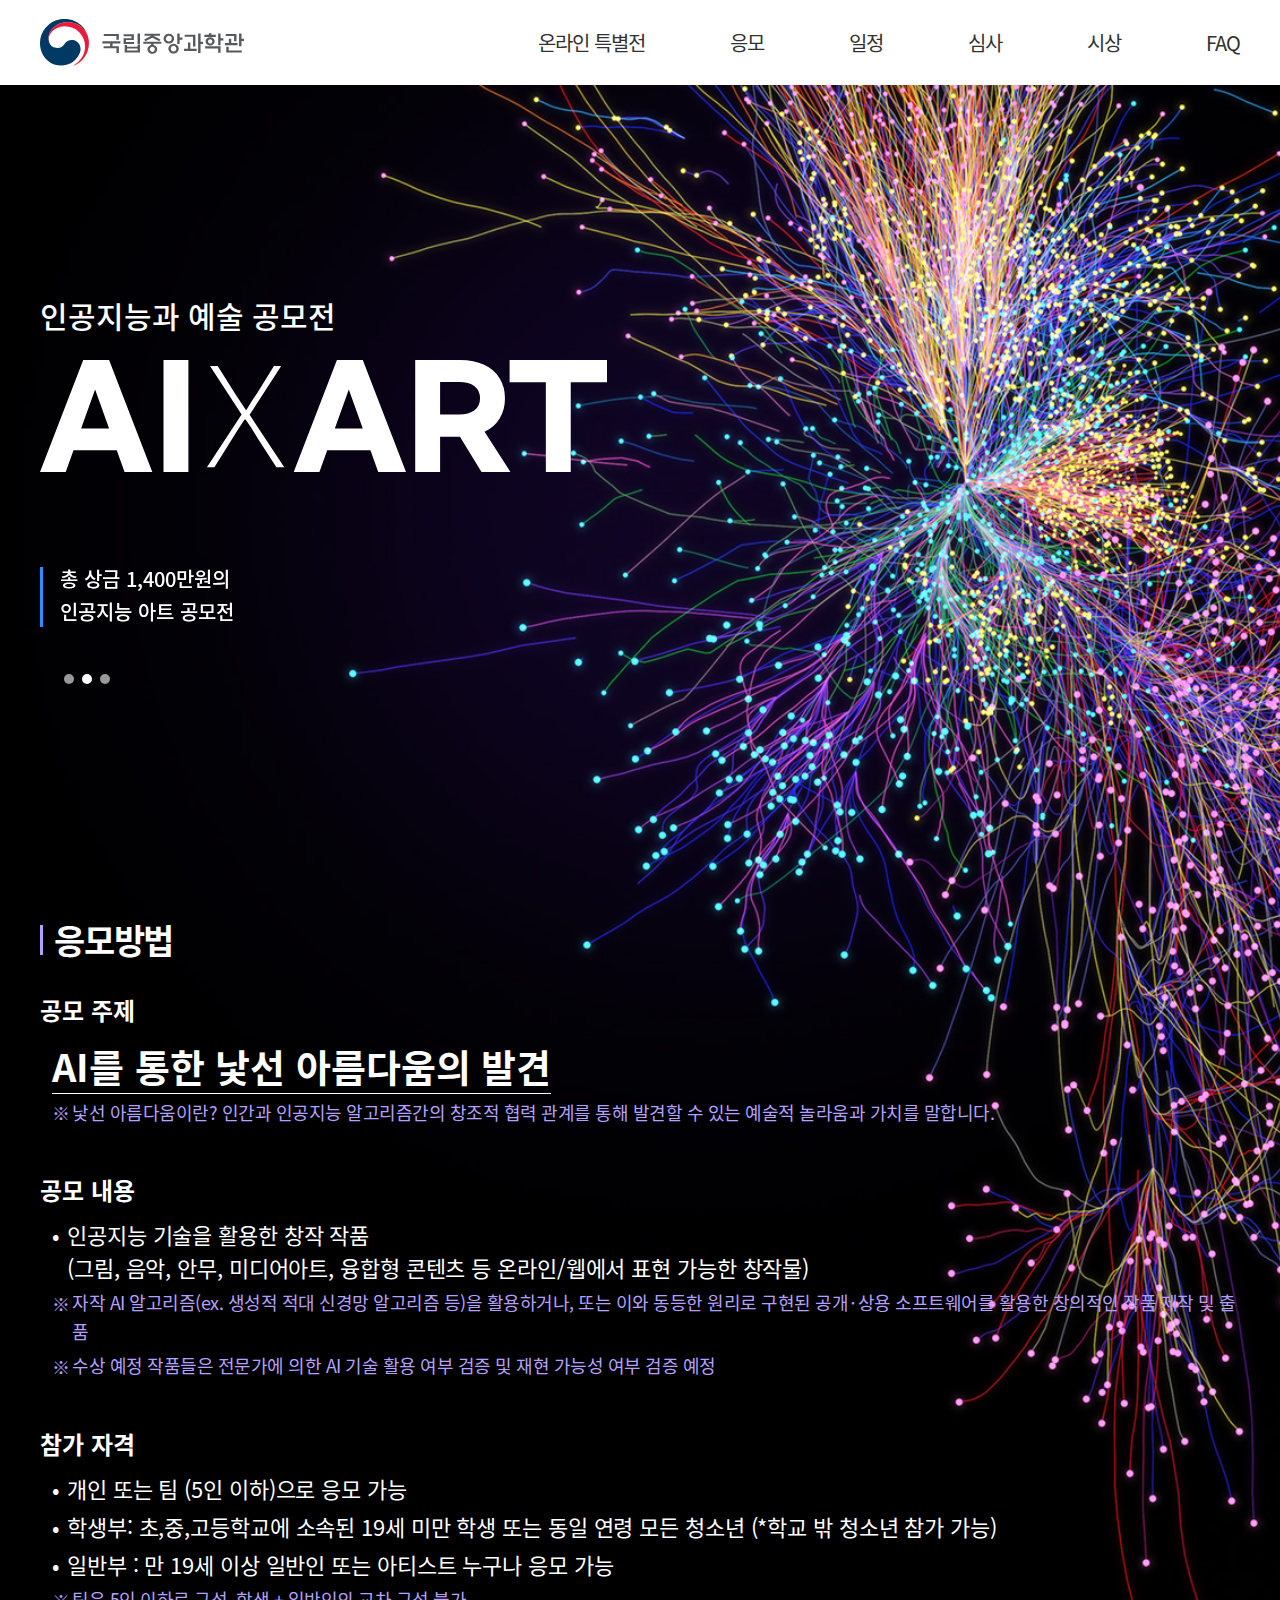
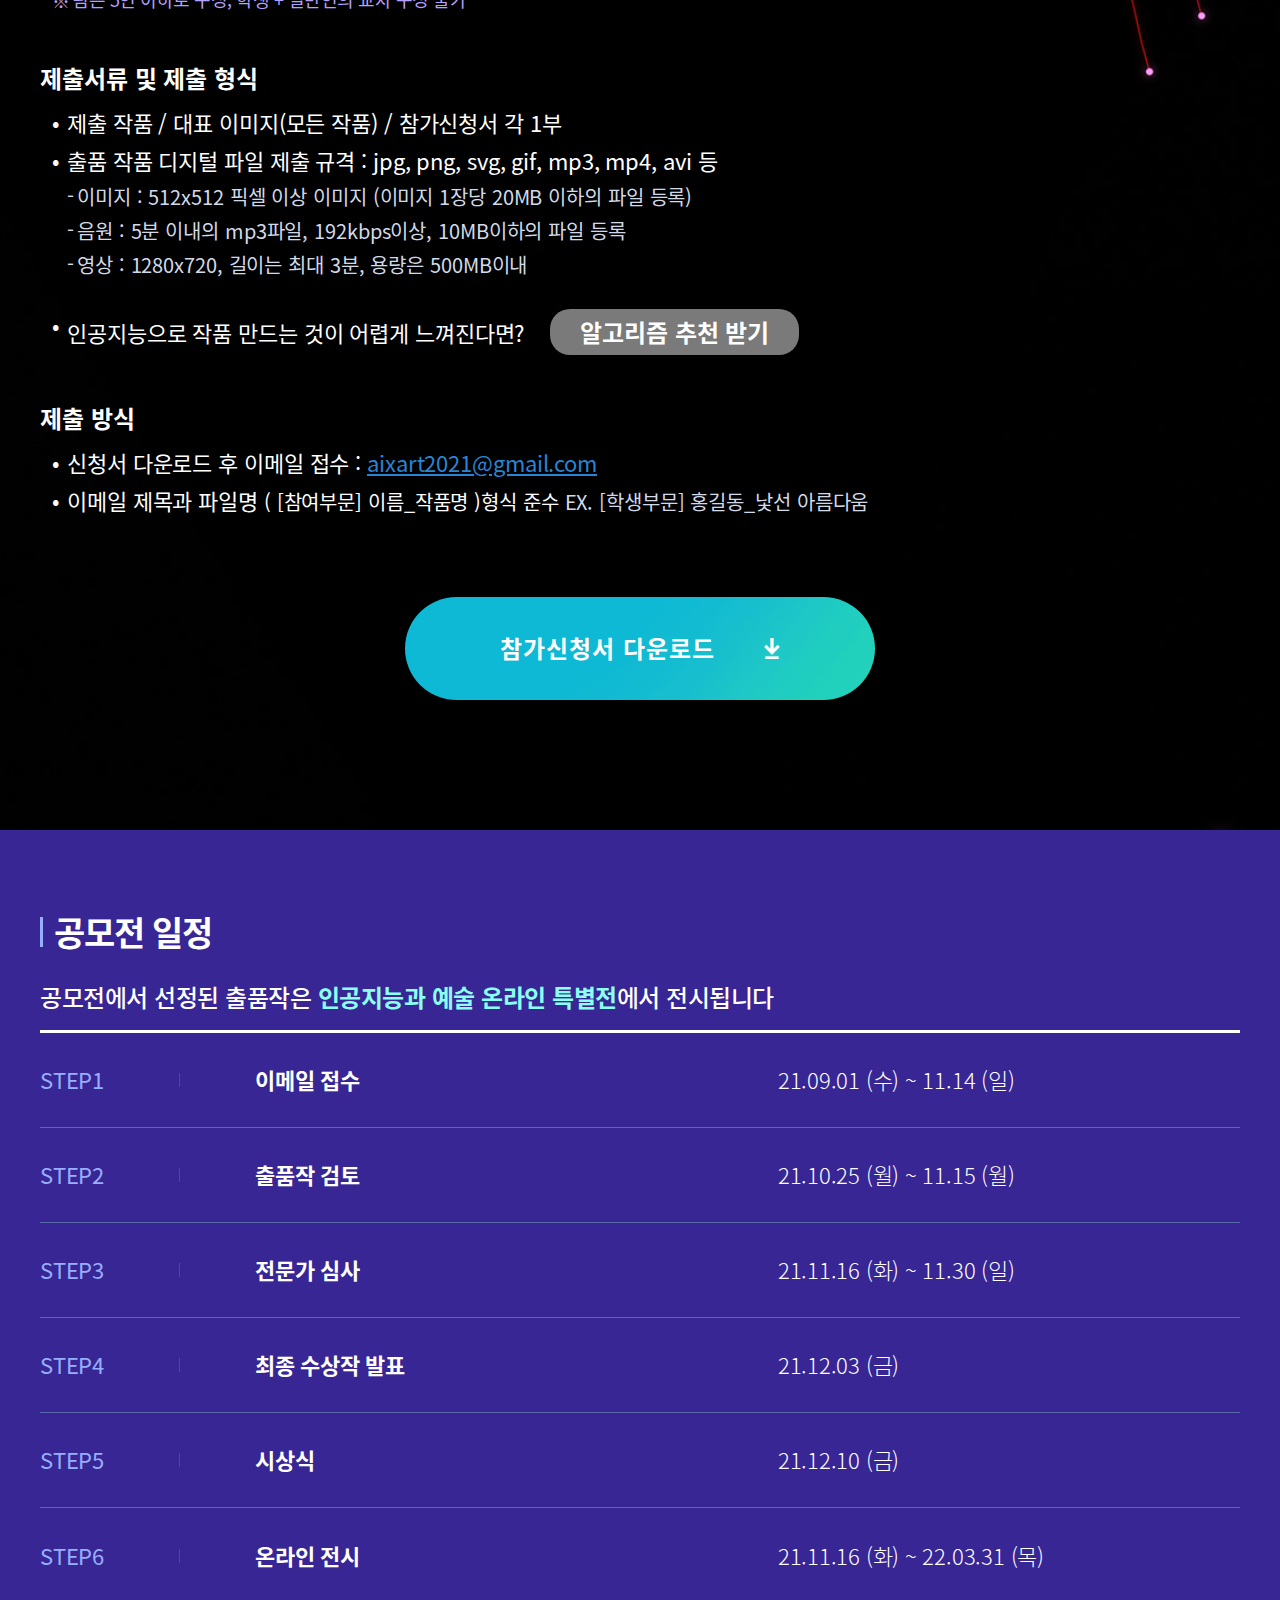
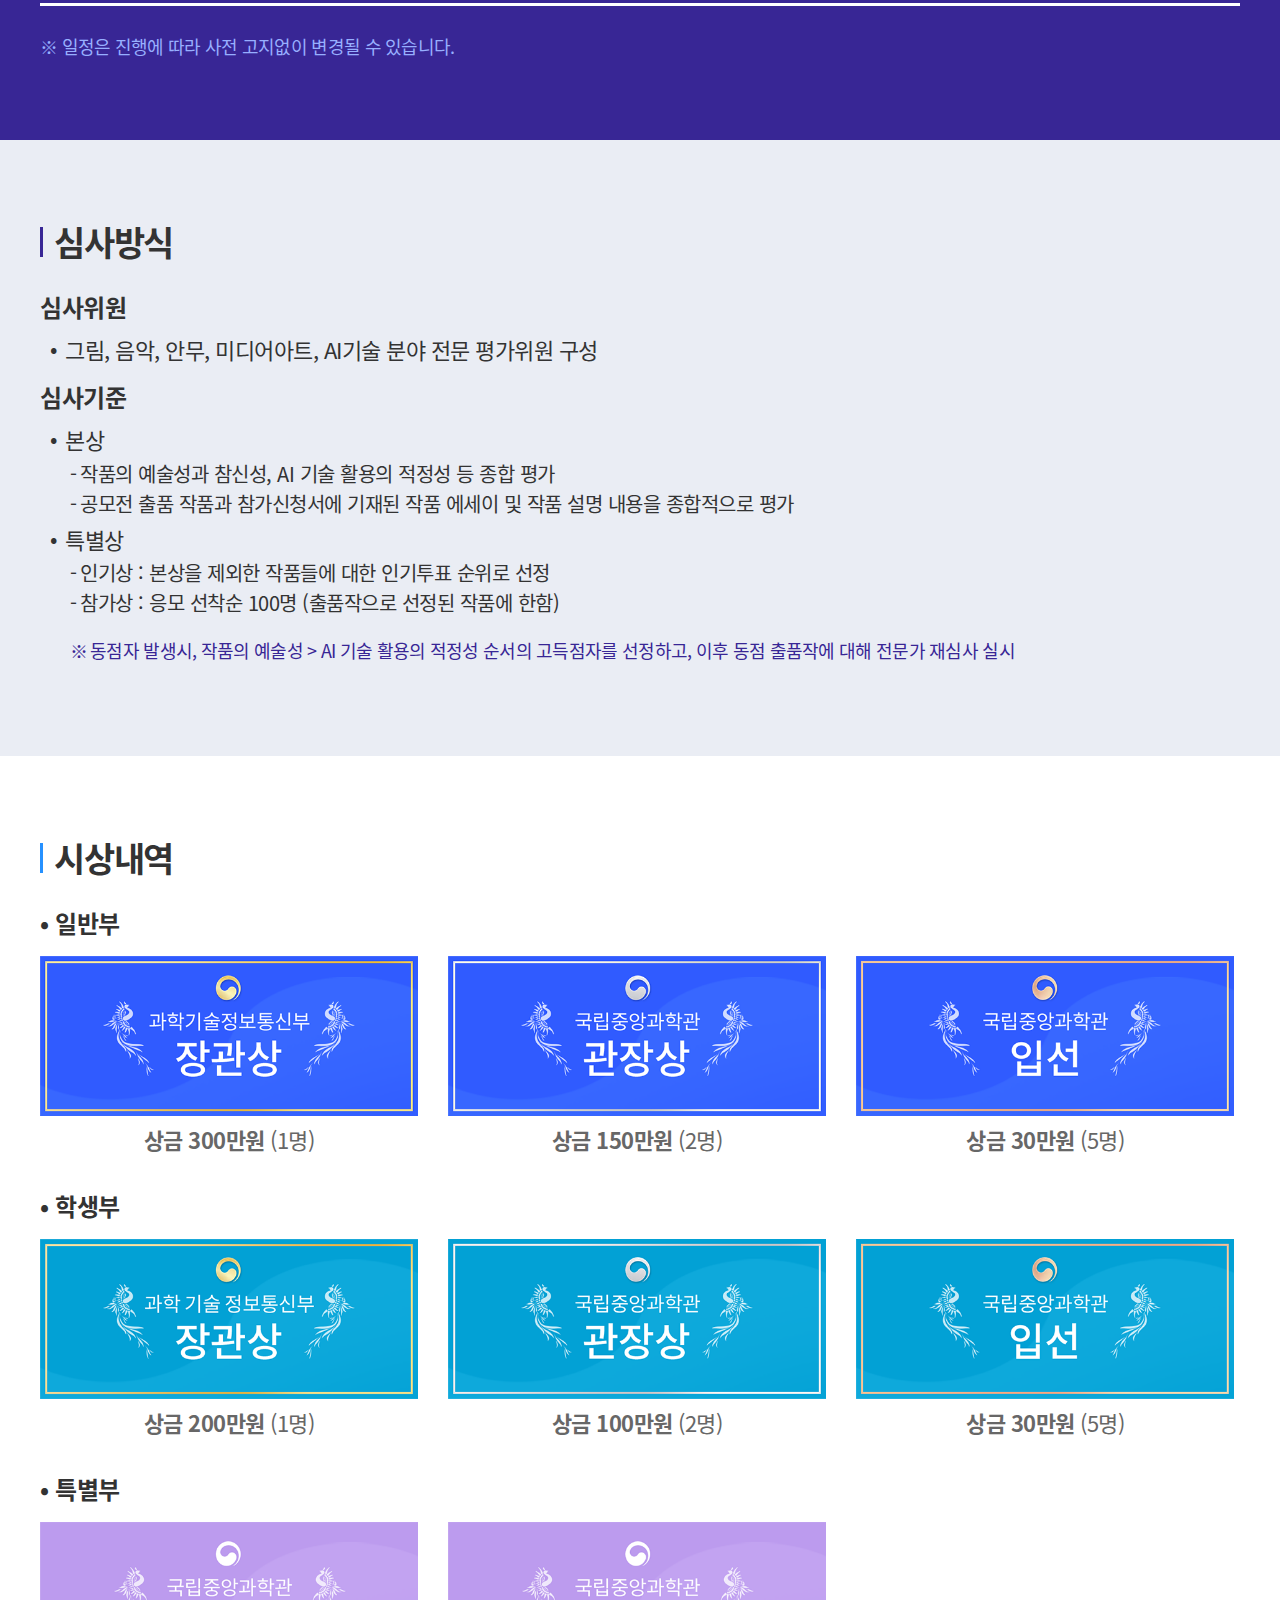
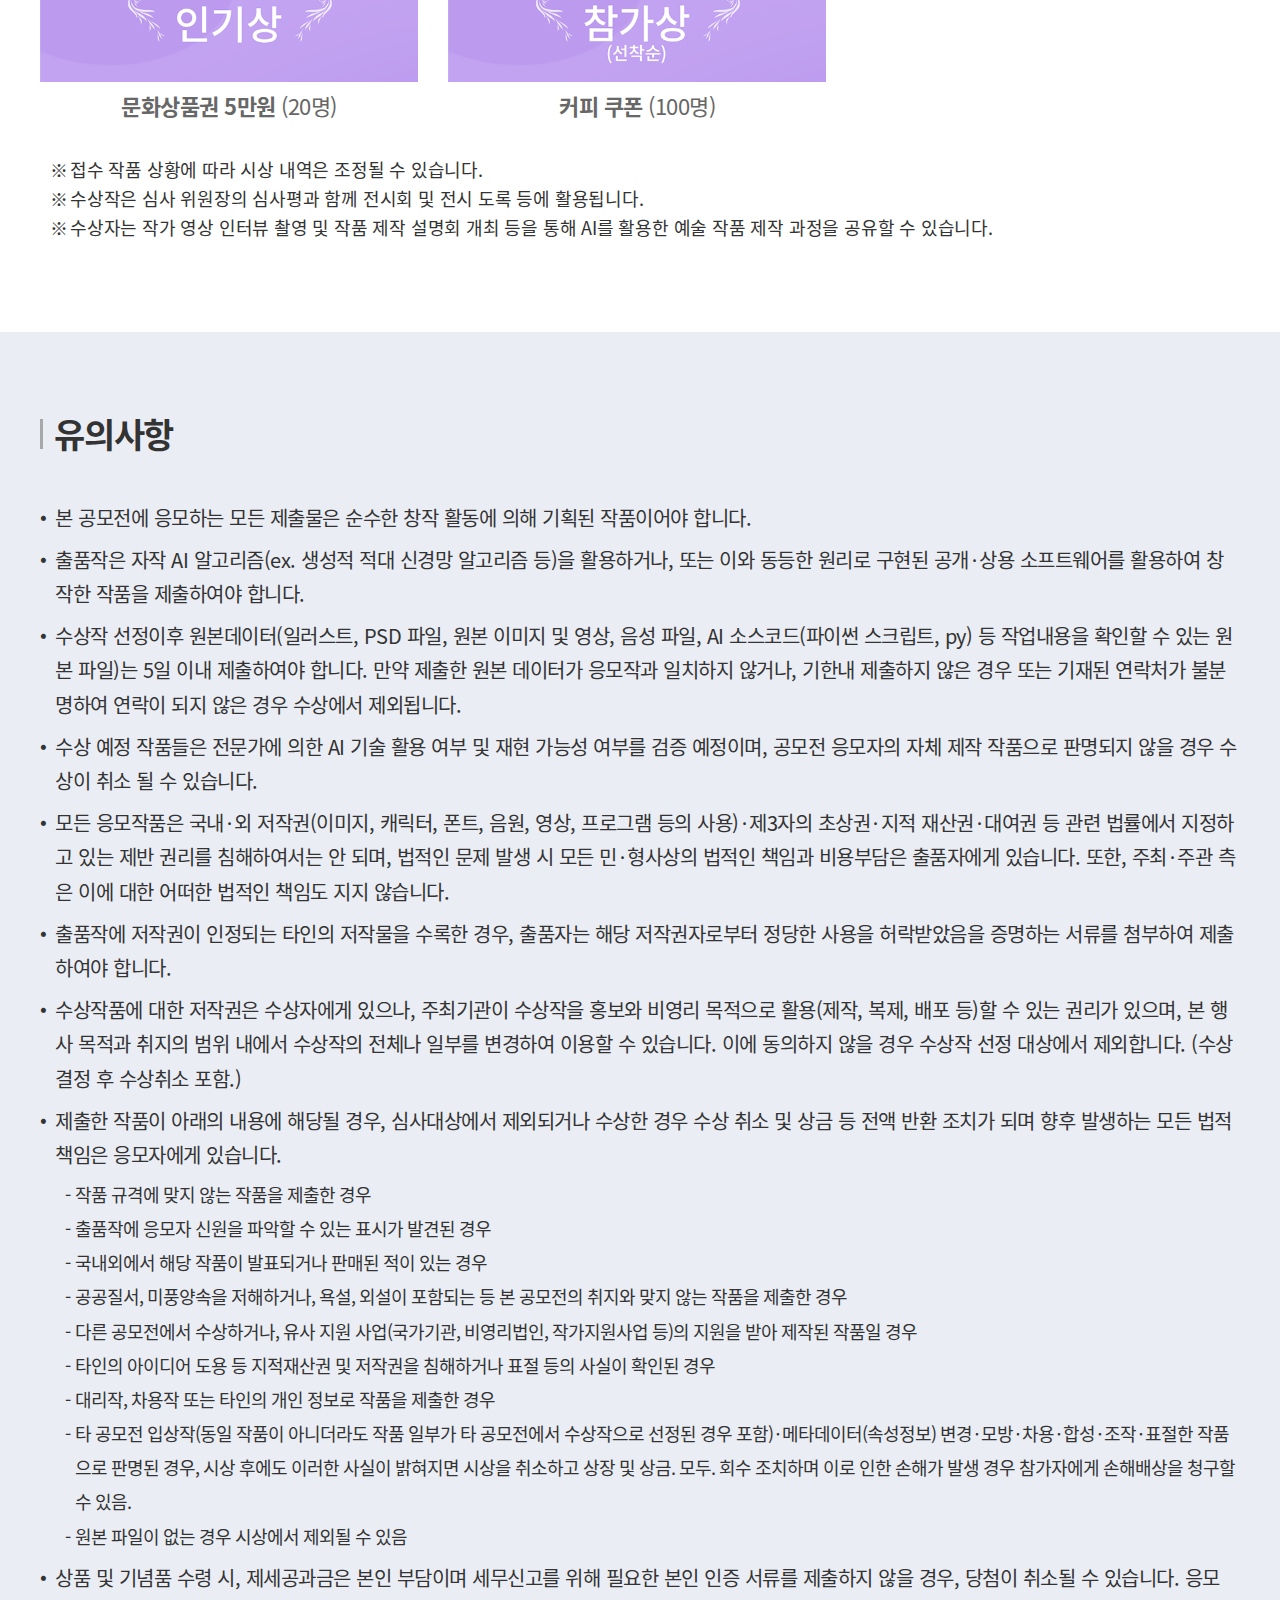
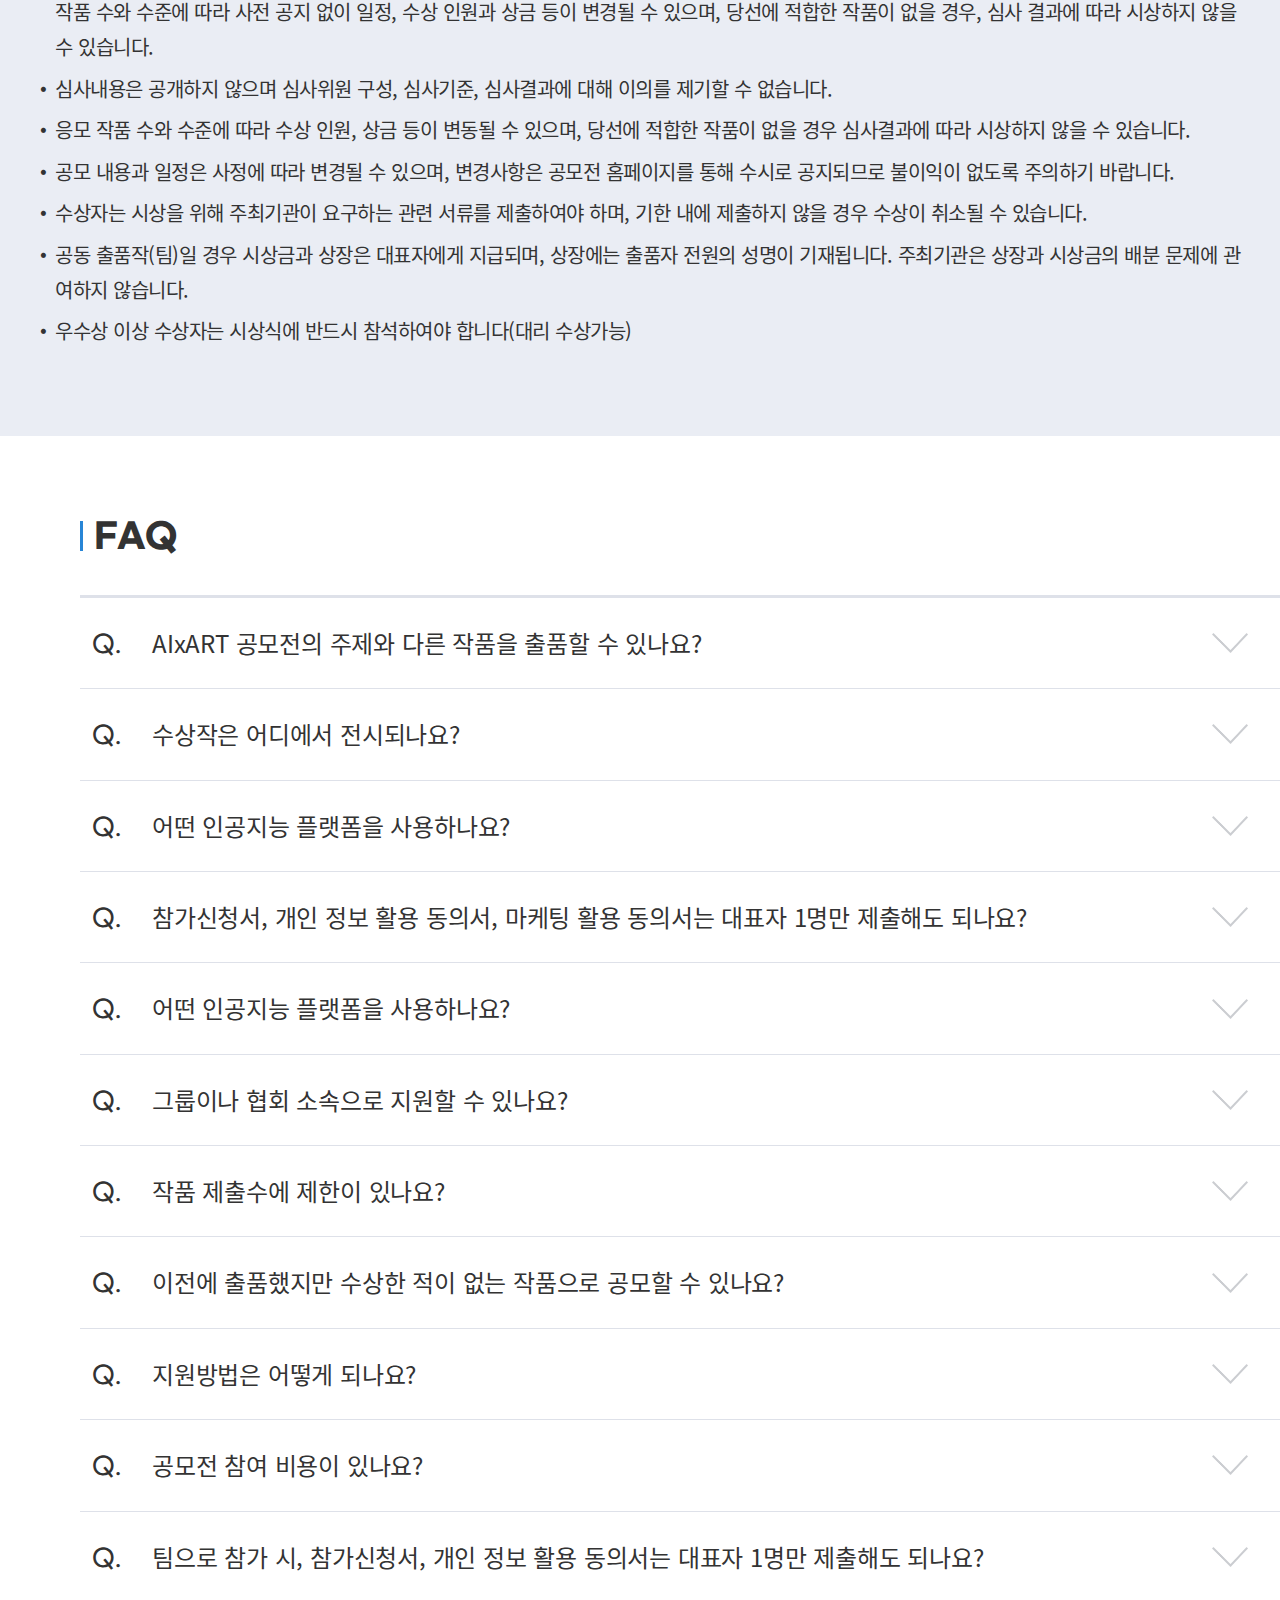
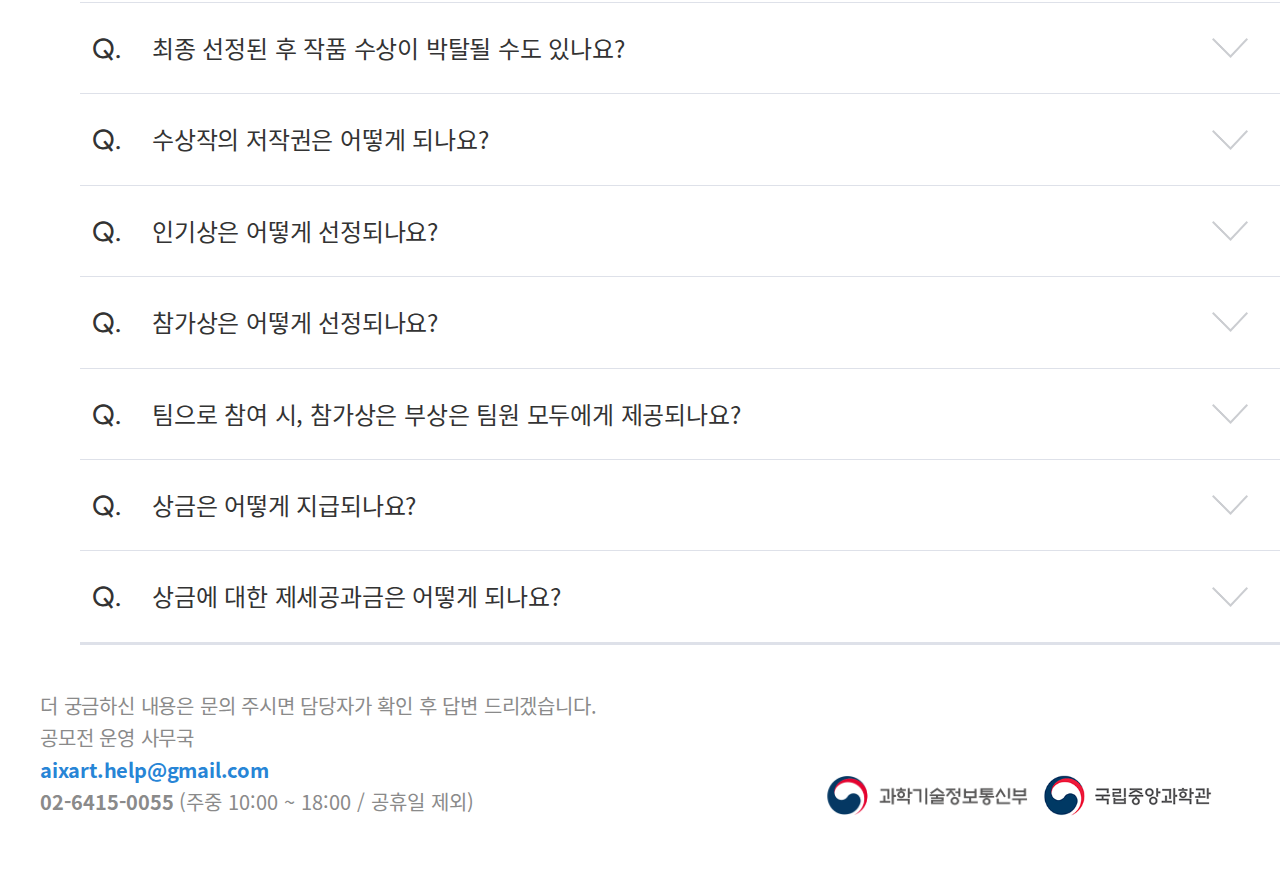
==== commit 59d170f2: "[일정 수정] 링크수정" ====
--- a/contest.html
+++ b/contest.html
@@ -45,7 +45,7 @@
             </h1>
             <nav class="nav">
                 <ul>
-                    <li rel="m1"><a href="#a">AI X ART</a></li>
+                    <li rel="m1"><a href="https://www.aixart.or.kr/">온라인 특별전</a></li>
                     <li rel="m2"><a href="#a">응모</a></li>
                     <li rel="m3"><a href="#a">일정</a></li>
                     <li rel="m4"><a href="#a">심사</a></li>
@@ -139,22 +139,22 @@
         <section class="_section2">
             <article class="cont __03" id="m3">
                 <h2>공모전 일정</h2>
-                <p class="tit">공모전에서 선정된 출품작은 <span>인공지능과 예술 온라인 특별전</span>에서 전시됩니다</p>
+                <p class="tit">공모전에서 선정된 출품작은 <span><a href="https://www.aixart.or.kr/">인공지능과 예술 온라인 특별전</a></span>에서 전시됩니다</p>
                 <ol class="list">
                     <li>
                         <b>STEP1</b>
                         <strong>이메일 접수</strong>
-                        <span>21.09.01 (수) ~ 10.24 (일)</span>
+                        <span>21.09.01 (수) ~ 11.14 (일)</span>
                     </li>
                     <li>
                         <b>STEP2</b>
                         <strong>출품작 검토</strong>
-                        <span>21.10.25 (월) ~ 10.30 (일)</span>
+                        <span>21.10.25 (월) ~ 11.15 (월)</span>
                     </li>
                     <li>
                         <b>STEP3</b>
                         <strong>전문가 심사</strong>
-                        <span>21.11.15 (월) ~ 11.30 (일)</span>
+                        <span>21.11.16 (화) ~ 11.30 (일)</span>
                     </li>
                     <li>
                         <b>STEP4</b>
@@ -169,7 +169,7 @@
                     <li>
                         <b>STEP6</b>
                         <strong>온라인 전시</strong>
-                        <span>21.11.01 (월) ~ 22.03.31 (목)</span>
+                        <span>21.11.16 (화) ~ 22.03.31 (목)</span>
                     </li>
                 </ol>
                 <p class="txt">※ 일정은 진행에 따라 사전 고지없이 변경될 수 있습니다. </p>
--- a/assets/css/common.min.css
+++ b/assets/css/common.min.css
@@ -1,2 +1,2 @@
-@font-face{font-family:'Noto Sans KR';font-style:normal;font-weight:100;src:url("../fonts/noto-sans-kr-v9-latin_korean-100.eot");src:local("Noto Sans KR Thin"),local("NotoSansKR-Thin"),url("../fonts/noto-sans-kr-v9-latin_korean-100.eot?#iefix") format("embedded-opentype"),url("../fonts/noto-sans-kr-v9-latin_korean-100.woff2") format("woff2"),url("../fonts/noto-sans-kr-v9-latin_korean-100.woff") format("woff"),url("../fonts/noto-sans-kr-v9-latin_korean-100.ttf") format("truetype"),url("../fonts/noto-sans-kr-v9-latin_korean-100.svg#NotoSansKR") format("svg")}@font-face{font-family:'Noto Sans KR';font-style:normal;font-weight:300;src:url("../fonts/noto-sans-kr-v9-latin_korean-300.eot");src:local("Noto Sans KR Light"),local("NotoSansKR-Light"),url("../fonts/noto-sans-kr-v9-latin_korean-300.eot?#iefix") format("embedded-opentype"),url("../fonts/noto-sans-kr-v9-latin_korean-300.woff2") format("woff2"),url("../fonts/noto-sans-kr-v9-latin_korean-300.woff") format("woff"),url("../fonts/noto-sans-kr-v9-latin_korean-300.ttf") format("truetype"),url("../fonts/noto-sans-kr-v9-latin_korean-300.svg#NotoSansKR") format("svg")}@font-face{font-family:'Noto Sans KR';font-style:normal;font-weight:400;src:url("../fonts/noto-sans-kr-v9-latin_korean-regular.eot");src:local("Noto Sans KR Regular"),local("NotoSansKR-Regular"),url("../fonts/noto-sans-kr-v9-latin_korean-regular.eot?#iefix") format("embedded-opentype"),url("../fonts/noto-sans-kr-v9-latin_korean-regular.woff2") format("woff2"),url("../fonts/noto-sans-kr-v9-latin_korean-regular.woff") format("woff"),url("../fonts/noto-sans-kr-v9-latin_korean-regular.ttf") format("truetype"),url("../fonts/noto-sans-kr-v9-latin_korean-regular.svg#NotoSansKR") format("svg")}@font-face{font-family:'Noto Sans KR';font-style:normal;font-weight:500;src:url("../fonts/noto-sans-kr-v9-latin_korean-500.eot");src:local("Noto Sans KR Medium"),local("NotoSansKR-Medium"),url("../fonts/noto-sans-kr-v9-latin_korean-500.eot?#iefix") format("embedded-opentype"),url("../fonts/noto-sans-kr-v9-latin_korean-500.woff2") format("woff2"),url("../fonts/noto-sans-kr-v9-latin_korean-500.woff") format("woff"),url("../fonts/noto-sans-kr-v9-latin_korean-500.ttf") format("truetype"),url("../fonts/noto-sans-kr-v9-latin_korean-500.svg#NotoSansKR") format("svg")}@font-face{font-family:'Noto Sans KR';font-style:normal;font-weight:700;src:url("../fonts/noto-sans-kr-v9-latin_korean-700.eot");src:local("Noto Sans KR Bold"),local("NotoSansKR-Bold"),url("../fonts/noto-sans-kr-v9-latin_korean-700.eot?#iefix") format("embedded-opentype"),url("../fonts/noto-sans-kr-v9-latin_korean-700.woff2") format("woff2"),url("../fonts/noto-sans-kr-v9-latin_korean-700.woff") format("woff"),url("../fonts/noto-sans-kr-v9-latin_korean-700.ttf") format("truetype"),url("../fonts/noto-sans-kr-v9-latin_korean-700.svg#NotoSansKR") format("svg")}@font-face{font-family:'Noto Sans KR';font-style:normal;font-weight:900;src:url("../fonts/noto-sans-kr-v9-latin_korean-900.eot");src:local("Noto Sans KR Black"),local("NotoSansKR-Black"),url("../fonts/noto-sans-kr-v9-latin_korean-900.eot?#iefix") format("embedded-opentype"),url("../fonts/noto-sans-kr-v9-latin_korean-900.woff2") format("woff2"),url("../fonts/noto-sans-kr-v9-latin_korean-900.woff") format("woff"),url("../fonts/noto-sans-kr-v9-latin_korean-900.ttf") format("truetype"),url("../fonts/noto-sans-kr-v9-latin_korean-900.svg#NotoSansKR") format("svg")}@font-face{font-family:'GmarketSans';src:url("../fonts/GmarketSansBold.woff") format("woff");font-weight:700;font-style:normal}@font-face{font-family:'GmarketSans';src:url("../fonts/GmarketSansLight.woff") format("woff");font-weight:300;font-style:normal}@font-face{font-family:'GmarketSans';src:url("../fonts/GmarketSansMedium.woff") format("woff");font-weight:400;font-style:normal}@font-face{font-family:element-icons;src:url(../fonts/element.woff) format("woff"),url(../fonts/element.ttf) format("truetype");font-weight:400;font-display:"auto";font-style:normal}[class*=" el-icon-"],[class^=el-icon-]{font-family:element-icons !important;speak:none;font-style:normal;font-weight:400;font-variant:normal;text-transform:none;line-height:1;vertical-align:baseline;display:inline-block;-webkit-font-smoothing:antialiased;-moz-osx-font-smoothing:grayscale}.el-icon-ice-cream-round:before{content:"\e6a0"}.el-icon-ice-cream-square:before{content:"\e6a3"}.el-icon-lollipop:before{content:"\e6a4"}.el-icon-potato-strips:before{content:"\e6a5"}.el-icon-milk-tea:before{content:"\e6a6"}.el-icon-ice-drink:before{content:"\e6a7"}.el-icon-ice-tea:before{content:"\e6a9"}.el-icon-coffee:before{content:"\e6aa"}.el-icon-orange:before{content:"\e6ab"}.el-icon-pear:before{content:"\e6ac"}.el-icon-apple:before{content:"\e6ad"}.el-icon-cherry:before{content:"\e6ae"}.el-icon-watermelon:before{content:"\e6af"}.el-icon-grape:before{content:"\e6b0"}.el-icon-refrigerator:before{content:"\e6b1"}.el-icon-goblet-square-full:before{content:"\e6b2"}.el-icon-goblet-square:before{content:"\e6b3"}.el-icon-goblet-full:before{content:"\e6b4"}.el-icon-goblet:before{content:"\e6b5"}.el-icon-cold-drink:before{content:"\e6b6"}.el-icon-coffee-cup:before{content:"\e6b8"}.el-icon-water-cup:before{content:"\e6b9"}.el-icon-hot-water:before{content:"\e6ba"}.el-icon-ice-cream:before{content:"\e6bb"}.el-icon-dessert:before{content:"\e6bc"}.el-icon-sugar:before{content:"\e6bd"}.el-icon-tableware:before{content:"\e6be"}.el-icon-burger:before{content:"\e6bf"}.el-icon-knife-fork:before{content:"\e6c1"}.el-icon-fork-spoon:before{content:"\e6c2"}.el-icon-chicken:before{content:"\e6c3"}.el-icon-food:before{content:"\e6c4"}.el-icon-dish-1:before{content:"\e6c5"}.el-icon-dish:before{content:"\e6c6"}.el-icon-moon-night:before{content:"\e6ee"}.el-icon-moon:before{content:"\e6f0"}.el-icon-cloudy-and-sunny:before{content:"\e6f1"}.el-icon-partly-cloudy:before{content:"\e6f2"}.el-icon-cloudy:before{content:"\e6f3"}.el-icon-sunny:before{content:"\e6f6"}.el-icon-sunset:before{content:"\e6f7"}.el-icon-sunrise-1:before{content:"\e6f8"}.el-icon-sunrise:before{content:"\e6f9"}.el-icon-heavy-rain:before{content:"\e6fa"}.el-icon-lightning:before{content:"\e6fb"}.el-icon-light-rain:before{content:"\e6fc"}.el-icon-wind-power:before{content:"\e6fd"}.el-icon-baseball:before{content:"\e712"}.el-icon-soccer:before{content:"\e713"}.el-icon-football:before{content:"\e715"}.el-icon-basketball:before{content:"\e716"}.el-icon-ship:before{content:"\e73f"}.el-icon-truck:before{content:"\e740"}.el-icon-bicycle:before{content:"\e741"}.el-icon-mobile-phone:before{content:"\e6d3"}.el-icon-service:before{content:"\e6d4"}.el-icon-key:before{content:"\e6e2"}.el-icon-unlock:before{content:"\e6e4"}.el-icon-lock:before{content:"\e6e5"}.el-icon-watch:before{content:"\e6fe"}.el-icon-watch-1:before{content:"\e6ff"}.el-icon-timer:before{content:"\e702"}.el-icon-alarm-clock:before{content:"\e703"}.el-icon-map-location:before{content:"\e704"}.el-icon-delete-location:before{content:"\e705"}.el-icon-add-location:before{content:"\e706"}.el-icon-location-information:before{content:"\e707"}.el-icon-location-outline:before{content:"\e708"}.el-icon-location:before{content:"\e79e"}.el-icon-place:before{content:"\e709"}.el-icon-discover:before{content:"\e70a"}.el-icon-first-aid-kit:before{content:"\e70b"}.el-icon-trophy-1:before{content:"\e70c"}.el-icon-trophy:before{content:"\e70d"}.el-icon-medal:before{content:"\e70e"}.el-icon-medal-1:before{content:"\e70f"}.el-icon-stopwatch:before{content:"\e710"}.el-icon-mic:before{content:"\e711"}.el-icon-copy-document:before{content:"\e718"}.el-icon-full-screen:before{content:"\e719"}.el-icon-switch-button:before{content:"\e71b"}.el-icon-aim:before{content:"\e71c"}.el-icon-crop:before{content:"\e71d"}.el-icon-odometer:before{content:"\e71e"}.el-icon-time:before{content:"\e71f"}.el-icon-bangzhu:before{content:"\e724"}.el-icon-close-notification:before{content:"\e726"}.el-icon-microphone:before{content:"\e727"}.el-icon-turn-off-microphone:before{content:"\e728"}.el-icon-position:before{content:"\e729"}.el-icon-postcard:before{content:"\e72a"}.el-icon-message:before{content:"\e72b"}.el-icon-chat-line-square:before{content:"\e72d"}.el-icon-chat-dot-square:before{content:"\e72e"}.el-icon-chat-dot-round:before{content:"\e72f"}.el-icon-chat-square:before{content:"\e730"}.el-icon-chat-line-round:before{content:"\e731"}.el-icon-chat-round:before{content:"\e732"}.el-icon-set-up:before{content:"\e733"}.el-icon-turn-off:before{content:"\e734"}.el-icon-open:before{content:"\e735"}.el-icon-connection:before{content:"\e736"}.el-icon-link:before{content:"\e737"}.el-icon-cpu:before{content:"\e738"}.el-icon-thumb:before{content:"\e739"}.el-icon-female:before{content:"\e73a"}.el-icon-male:before{content:"\e73b"}.el-icon-guide:before{content:"\e73c"}.el-icon-news:before{content:"\e73e"}.el-icon-price-tag:before{content:"\e744"}.el-icon-discount:before{content:"\e745"}.el-icon-wallet:before{content:"\e747"}.el-icon-coin:before{content:"\e748"}.el-icon-money:before{content:"\e749"}.el-icon-bank-card:before{content:"\e74a"}.el-icon-box:before{content:"\e74b"}.el-icon-present:before{content:"\e74c"}.el-icon-sell:before{content:"\e6d5"}.el-icon-sold-out:before{content:"\e6d6"}.el-icon-shopping-bag-2:before{content:"\e74d"}.el-icon-shopping-bag-1:before{content:"\e74e"}.el-icon-shopping-cart-2:before{content:"\e74f"}.el-icon-shopping-cart-1:before{content:"\e750"}.el-icon-shopping-cart-full:before{content:"\e751"}.el-icon-smoking:before{content:"\e752"}.el-icon-no-smoking:before{content:"\e753"}.el-icon-house:before{content:"\e754"}.el-icon-table-lamp:before{content:"\e755"}.el-icon-school:before{content:"\e756"}.el-icon-office-building:before{content:"\e757"}.el-icon-toilet-paper:before{content:"\e758"}.el-icon-notebook-2:before{content:"\e759"}.el-icon-notebook-1:before{content:"\e75a"}.el-icon-files:before{content:"\e75b"}.el-icon-collection:before{content:"\e75c"}.el-icon-receiving:before{content:"\e75d"}.el-icon-suitcase-1:before{content:"\e760"}.el-icon-suitcase:before{content:"\e761"}.el-icon-film:before{content:"\e763"}.el-icon-collection-tag:before{content:"\e765"}.el-icon-data-analysis:before{content:"\e766"}.el-icon-pie-chart:before{content:"\e767"}.el-icon-data-board:before{content:"\e768"}.el-icon-data-line:before{content:"\e76d"}.el-icon-reading:before{content:"\e769"}.el-icon-magic-stick:before{content:"\e76a"}.el-icon-coordinate:before{content:"\e76b"}.el-icon-mouse:before{content:"\e76c"}.el-icon-brush:before{content:"\e76e"}.el-icon-headset:before{content:"\e76f"}.el-icon-umbrella:before{content:"\e770"}.el-icon-scissors:before{content:"\e771"}.el-icon-mobile:before{content:"\e773"}.el-icon-attract:before{content:"\e774"}.el-icon-monitor:before{content:"\e775"}.el-icon-search:before{content:"\e778"}.el-icon-takeaway-box:before{content:"\e77a"}.el-icon-paperclip:before{content:"\e77d"}.el-icon-printer:before{content:"\e77e"}.el-icon-document-add:before{content:"\e782"}.el-icon-document:before{content:"\e785"}.el-icon-document-checked:before{content:"\e786"}.el-icon-document-copy:before{content:"\e787"}.el-icon-document-delete:before{content:"\e788"}.el-icon-document-remove:before{content:"\e789"}.el-icon-tickets:before{content:"\e78b"}.el-icon-folder-checked:before{content:"\e77f"}.el-icon-folder-delete:before{content:"\e780"}.el-icon-folder-remove:before{content:"\e781"}.el-icon-folder-add:before{content:"\e783"}.el-icon-folder-opened:before{content:"\e784"}.el-icon-folder:before{content:"\e78a"}.el-icon-edit-outline:before{content:"\e764"}.el-icon-edit:before{content:"\e78c"}.el-icon-date:before{content:"\e78e"}.el-icon-c-scale-to-original:before{content:"\e7c6"}.el-icon-view:before{content:"\e6ce"}.el-icon-loading:before{content:"\e6cf"}.el-icon-rank:before{content:"\e6d1"}.el-icon-sort-down:before{content:"\e7c4"}.el-icon-sort-up:before{content:"\e7c5"}.el-icon-sort:before{content:"\e6d2"}.el-icon-finished:before{content:"\e6cd"}.el-icon-refresh-left:before{content:"\e6c7"}.el-icon-refresh-right:before{content:"\e6c8"}.el-icon-refresh:before{content:"\e6d0"}.el-icon-video-play:before{content:"\e7c0"}.el-icon-video-pause:before{content:"\e7c1"}.el-icon-d-arrow-right:before{content:"\e6dc"}.el-icon-d-arrow-left:before{content:"\e6dd"}.el-icon-arrow-up:before{content:"\e6e1"}.el-icon-arrow-down:before{content:"\e6df"}.el-icon-arrow-right:before{content:"\e6e0"}.el-icon-arrow-left:before{content:"\e6de"}.el-icon-top-right:before{content:"\e6e7"}.el-icon-top-left:before{content:"\e6e8"}.el-icon-top:before{content:"\e6e6"}.el-icon-bottom:before{content:"\e6eb"}.el-icon-right:before{content:"\e6e9"}.el-icon-back:before{content:"\e6ea"}.el-icon-bottom-right:before{content:"\e6ec"}.el-icon-bottom-left:before{content:"\e6ed"}.el-icon-caret-top:before{content:"\e78f"}.el-icon-caret-bottom:before{content:"\e790"}.el-icon-caret-right:before{content:"\e791"}.el-icon-caret-left:before{content:"\e792"}.el-icon-d-caret:before{content:"\e79a"}.el-icon-share:before{content:"\e793"}.el-icon-menu:before{content:"\e798"}.el-icon-s-grid:before{content:"\e7a6"}.el-icon-s-check:before{content:"\e7a7"}.el-icon-s-data:before{content:"\e7a8"}.el-icon-s-opportunity:before{content:"\e7aa"}.el-icon-s-custom:before{content:"\e7ab"}.el-icon-s-claim:before{content:"\e7ad"}.el-icon-s-finance:before{content:"\e7ae"}.el-icon-s-comment:before{content:"\e7af"}.el-icon-s-flag:before{content:"\e7b0"}.el-icon-s-marketing:before{content:"\e7b1"}.el-icon-s-shop:before{content:"\e7b4"}.el-icon-s-open:before{content:"\e7b5"}.el-icon-s-management:before{content:"\e7b6"}.el-icon-s-ticket:before{content:"\e7b7"}.el-icon-s-release:before{content:"\e7b8"}.el-icon-s-home:before{content:"\e7b9"}.el-icon-s-promotion:before{content:"\e7ba"}.el-icon-s-operation:before{content:"\e7bb"}.el-icon-s-unfold:before{content:"\e7bc"}.el-icon-s-fold:before{content:"\e7a9"}.el-icon-s-platform:before{content:"\e7bd"}.el-icon-s-order:before{content:"\e7be"}.el-icon-s-cooperation:before{content:"\e7bf"}.el-icon-bell:before{content:"\e725"}.el-icon-message-solid:before{content:"\e799"}.el-icon-video-camera:before{content:"\e772"}.el-icon-video-camera-solid:before{content:"\e796"}.el-icon-camera:before{content:"\e779"}.el-icon-camera-solid:before{content:"\e79b"}.el-icon-download:before{content:"\e77c"}.el-icon-upload2:before{content:"\e77b"}.el-icon-upload:before{content:"\e7c3"}.el-icon-picture-outline-round:before{content:"\e75f"}.el-icon-picture-outline:before{content:"\e75e"}.el-icon-picture:before{content:"\e79f"}.el-icon-close:before{content:"\e6db"}.el-icon-check:before{content:"\e6da"}.el-icon-plus:before{content:"\e6d9"}.el-icon-minus:before{content:"\e6d8"}.el-icon-help:before{content:"\e73d"}.el-icon-s-help:before{content:"\e7b3"}.el-icon-circle-close:before{content:"\e78d"}.el-icon-circle-check:before{content:"\e720"}.el-icon-circle-plus-outline:before{content:"\e723"}.el-icon-remove-outline:before{content:"\e722"}.el-icon-zoom-out:before{content:"\e776"}.el-icon-zoom-in:before{content:"\e777"}.el-icon-error:before{content:"\e79d"}.el-icon-success:before{content:"\e79c"}.el-icon-circle-plus:before{content:"\e7a0"}.el-icon-remove:before{content:"\e7a2"}.el-icon-info:before{content:"\e7a1"}.el-icon-question:before{content:"\e7a4"}.el-icon-warning-outline:before{content:"\e6c9"}.el-icon-warning:before{content:"\e7a3"}.el-icon-goods:before{content:"\e7c2"}.el-icon-s-goods:before{content:"\e7b2"}.el-icon-star-off:before{content:"\e717"}.el-icon-star-on:before{content:"\e797"}.el-icon-more-outline:before{content:"\e6cc"}.el-icon-more:before{content:"\e794"}.el-icon-phone-outline:before{content:"\e6cb"}.el-icon-phone:before{content:"\e795"}.el-icon-user:before{content:"\e6e3"}.el-icon-user-solid:before{content:"\e7a5"}.el-icon-setting:before{content:"\e6ca"}.el-icon-s-tools:before{content:"\e7ac"}.el-icon-delete:before{content:"\e6d7"}.el-icon-delete-solid:before{content:"\e7c9"}.el-icon-eleme:before{content:"\e7c7"}.el-icon-platform-eleme:before{content:"\e7ca"}.el-icon-loading{-webkit-animation:rotating 2s linear infinite;animation:rotating 2s linear infinite}.el-icon--right{margin-left:5px}.el-icon--left{margin-right:5px}html,body,div,span,applet,object,iframe,h1,h2,h3,h4,h5,h6,p,blockquote,pre,a,abbr,acronym,address,big,cite,code,del,dfn,em,img,ins,kbd,q,s,samp,small,strike,strong,sub,sup,tt,var,b,u,i,center,dl,dt,dd,ol,ul,li,fieldset,form,label,legend,table,caption,tbody,tfoot,thead,tr,th,td,article,aside,canvas,details,embed,figure,figcaption,footer,header,hgroup,menu,nav,output,ruby,section,summary,time,mark,audio,video{margin:0;padding:0;border:0;font-size:100%;font:inherit;vertical-align:baseline}html,body{height:100%;-webkit-text-size-adjust:none;font-family:"Noto Sans KR", dotum, "돋움", Arial, Sans-serif;font-size:14px;color:#1d1d1d}body,input,select,button,textarea,h1,h2,h3,h4,h5,h6,table{line-height:1.5;font:inherit;color:inherit}html,body,div,form,input,select,button,textarea,legend,fieldset,h1,h2,h3,h4,h5,h6,ul,ol,dl,li,dt,dd,blockquote,address,p,th,td,caption{margin:0;padding:0;font-style:normal;-webkit-box-sizing:border-box;box-sizing:border-box}ol,ul,li{list-style:none}img,fieldset{vertical-align:middle;border:0 none}input,select,textarea{vertical-align:middle;-webkit-appearance:none;border-radius:0}hr{display:none}legend,.hide{position:absolute;left:-9999px}table caption{width:0;height:0;visibility:hidden;text-indent:-9999px;font-size:0;line-height:0}table{border-collapse:collapse;border-spacing:0;width:100%;table-layout:fixed}header,footer,section,article,aside,nav,hgroup,details,menu,figure,figcaption{display:block;-webkit-box-sizing:border-box;box-sizing:border-box}.btn{border:0 solid #000;cursor:pointer}.m{display:block}.m_f{display:-webkit-box;display:-ms-flexbox;display:flex}.pc{display:none}.pc_f{display:none}@media (min-width: 1200px){.m{display:none}.m_f{display:none}.pc{display:block}.pc_f{display:-webkit-box;display:-ms-flexbox;display:flex}}@font-face{font-family:swiper-icons;src:url("data:application/font-woff;charset=utf-8;base64, [base64]//wADZ2x5ZgAAAywAAADMAAAD2MHtryVoZWFkAAABbAAAADAAAAA2E2+eoWhoZWEAAAGcAAAAHwAAACQC9gDzaG10eAAAAigAAAAZAAAArgJkABFsb2NhAAAC0AAAAFoAAABaFQAUGG1heHAAAAG8AAAAHwAAACAAcABAbmFtZQAAA/gAAAE5AAACXvFdBwlwb3N0AAAFNAAAAGIAAACE5s74hXjaY2BkYGAAYpf5Hu/j+W2+MnAzMYDAzaX6QjD6/4//Bxj5GA8AuRwMYGkAPywL13jaY2BkYGA88P8Agx4j+/8fQDYfA1AEBWgDAIB2BOoAeNpjYGRgYNBh4GdgYgABEMnIABJzYNADCQAACWgAsQB42mNgYfzCOIGBlYGB0YcxjYGBwR1Kf2WQZGhhYGBiYGVmgAFGBiQQkOaawtDAoMBQxXjg/wEGPcYDDA4wNUA2CCgwsAAAO4EL6gAAeNpj2M0gyAACqxgGNWBkZ2D4/wMA+xkDdgAAAHjaY2BgYGaAYBkGRgYQiAHyGMF8FgYHIM3DwMHABGQrMOgyWDLEM1T9/w8UBfEMgLzE////P/5//f/V/xv+r4eaAAeMbAxwIUYmIMHEgKYAYjUcsDAwsLKxc3BycfPw8jEQA/[base64]/uznmfPFBNODM2K7MTQ45YEAZqGP81AmGGcF3iPqOop0r1SPTaTbVkfUe4HXj97wYE+yNwWYxwWu4v1ugWHgo3S1XdZEVqWM7ET0cfnLGxWfkgR42o2PvWrDMBSFj/IHLaF0zKjRgdiVMwScNRAoWUoH78Y2icB/yIY09An6AH2Bdu/UB+yxopYshQiEvnvu0dURgDt8QeC8PDw7Fpji3fEA4z/PEJ6YOB5hKh4dj3EvXhxPqH/SKUY3rJ7srZ4FZnh1PMAtPhwP6fl2PMJMPDgeQ4rY8YT6Gzao0eAEA409DuggmTnFnOcSCiEiLMgxCiTI6Cq5DZUd3Qmp10vO0LaLTd2cjN4fOumlc7lUYbSQcZFkutRG7g6JKZKy0RmdLY680CDnEJ+UMkpFFe1RN7nxdVpXrC4aTtnaurOnYercZg2YVmLN/d/gczfEimrE/fs/bOuq29Zmn8tloORaXgZgGa78yO9/cnXm2BpaGvq25Dv9S4E9+5SIc9PqupJKhYFSSl47+Qcr1mYNAAAAeNptw0cKwkAAAMDZJA8Q7OUJvkLsPfZ6zFVERPy8qHh2YER+3i/BP83vIBLLySsoKimrqKqpa2hp6+jq6RsYGhmbmJqZSy0sraxtbO3sHRydnEMU4uR6yx7JJXveP7WrDycAAAAAAAH//wACeNpjYGRgYOABYhkgZgJCZgZNBkYGLQZtIJsFLMYAAAw3ALgAeNolizEKgDAQBCchRbC2sFER0YD6qVQiBCv/H9ezGI6Z5XBAw8CBK/m5iQQVauVbXLnOrMZv2oLdKFa8Pjuru2hJzGabmOSLzNMzvutpB3N42mNgZGBg4GKQYzBhYMxJLMlj4GBgAYow/P/PAJJhLM6sSoWKfWCAAwDAjgbRAAB42mNgYGBkAIIbCZo5IPrmUn0hGA0AO8EFTQAA") format("woff");font-weight:400;font-style:normal}:root{--swiper-theme-color:#007aff}.swiper-container{margin-left:auto;margin-right:auto;position:relative;overflow:hidden;list-style:none;padding:0;z-index:1}.swiper-container-vertical>.swiper-wrapper{-webkit-box-orient:vertical;-webkit-box-direction:normal;-ms-flex-direction:column;flex-direction:column}.swiper-wrapper{position:relative;width:100%;height:100%;z-index:1;display:-webkit-box;display:-ms-flexbox;display:flex;-webkit-transition-property:-webkit-transform;transition-property:-webkit-transform;transition-property:transform;transition-property:transform, -webkit-transform;-webkit-box-sizing:content-box;box-sizing:content-box}.swiper-container-android .swiper-slide,.swiper-wrapper{-webkit-transform:translate3d(0px, 0, 0);transform:translate3d(0px, 0, 0)}.swiper-container-multirow>.swiper-wrapper{-ms-flex-wrap:wrap;flex-wrap:wrap}.swiper-container-multirow-column>.swiper-wrapper{-ms-flex-wrap:wrap;flex-wrap:wrap;-webkit-box-orient:vertical;-webkit-box-direction:normal;-ms-flex-direction:column;flex-direction:column}.swiper-container-free-mode>.swiper-wrapper{-webkit-transition-timing-function:ease-out;transition-timing-function:ease-out;margin:0 auto}.swiper-slide{-ms-flex-negative:0;flex-shrink:0;width:100%;height:100%;position:relative;-webkit-transition-property:-webkit-transform;transition-property:-webkit-transform;transition-property:transform;transition-property:transform, -webkit-transform}.swiper-slide-invisible-blank{visibility:hidden}.swiper-container-autoheight,.swiper-container-autoheight .swiper-slide{height:auto}.swiper-container-autoheight .swiper-wrapper{-webkit-box-align:start;-ms-flex-align:start;align-items:flex-start;-webkit-transition-property:height,-webkit-transform;transition-property:height,-webkit-transform;transition-property:transform,height;transition-property:transform,height,-webkit-transform}.swiper-container-3d{-webkit-perspective:1200px;perspective:1200px}.swiper-container-3d .swiper-cube-shadow,.swiper-container-3d .swiper-slide,.swiper-container-3d .swiper-slide-shadow-bottom,.swiper-container-3d .swiper-slide-shadow-left,.swiper-container-3d .swiper-slide-shadow-right,.swiper-container-3d .swiper-slide-shadow-top,.swiper-container-3d .swiper-wrapper{-webkit-transform-style:preserve-3d;transform-style:preserve-3d}.swiper-container-3d .swiper-slide-shadow-bottom,.swiper-container-3d .swiper-slide-shadow-left,.swiper-container-3d .swiper-slide-shadow-right,.swiper-container-3d .swiper-slide-shadow-top{position:absolute;left:0;top:0;width:100%;height:100%;pointer-events:none;z-index:10}.swiper-container-3d .swiper-slide-shadow-left{background-image:-webkit-gradient(linear, right top, left top, from(rgba(0,0,0,0.5)), to(rgba(0,0,0,0)));background-image:linear-gradient(to left, rgba(0,0,0,0.5), rgba(0,0,0,0))}.swiper-container-3d .swiper-slide-shadow-right{background-image:-webkit-gradient(linear, left top, right top, from(rgba(0,0,0,0.5)), to(rgba(0,0,0,0)));background-image:linear-gradient(to right, rgba(0,0,0,0.5), rgba(0,0,0,0))}.swiper-container-3d .swiper-slide-shadow-top{background-image:-webkit-gradient(linear, left bottom, left top, from(rgba(0,0,0,0.5)), to(rgba(0,0,0,0)));background-image:linear-gradient(to top, rgba(0,0,0,0.5), rgba(0,0,0,0))}.swiper-container-3d .swiper-slide-shadow-bottom{background-image:-webkit-gradient(linear, left top, left bottom, from(rgba(0,0,0,0.5)), to(rgba(0,0,0,0)));background-image:linear-gradient(to bottom, rgba(0,0,0,0.5), rgba(0,0,0,0))}.swiper-container-css-mode>.swiper-wrapper{overflow:auto;scrollbar-width:none;-ms-overflow-style:none}.swiper-container-css-mode>.swiper-wrapper::-webkit-scrollbar{display:none}.swiper-container-css-mode>.swiper-wrapper>.swiper-slide{scroll-snap-align:start start}.swiper-container-horizontal.swiper-container-css-mode>.swiper-wrapper{-ms-scroll-snap-type:x mandatory;scroll-snap-type:x mandatory}.swiper-container-vertical.swiper-container-css-mode>.swiper-wrapper{-ms-scroll-snap-type:y mandatory;scroll-snap-type:y mandatory}:root{--swiper-navigation-size:44px}.swiper-button-next,.swiper-button-prev{position:absolute;top:50%;width:calc(var(--swiper-navigation-size)/ 44 * 27);height:var(--swiper-navigation-size);margin-top:calc(-1 * var(--swiper-navigation-size)/ 2);z-index:10;cursor:pointer;display:-webkit-box;display:-ms-flexbox;display:flex;-webkit-box-align:center;-ms-flex-align:center;align-items:center;-webkit-box-pack:center;-ms-flex-pack:center;justify-content:center;color:var(--swiper-navigation-color, var(--swiper-theme-color))}.swiper-button-next.swiper-button-disabled,.swiper-button-prev.swiper-button-disabled{opacity:.35;cursor:auto;pointer-events:none}.swiper-button-next:after,.swiper-button-prev:after{font-family:swiper-icons;font-size:var(--swiper-navigation-size);text-transform:none !important;letter-spacing:0;text-transform:none;font-variant:initial;line-height:1}.swiper-button-prev,.swiper-container-rtl .swiper-button-next{left:10px;right:auto}.swiper-button-prev:after,.swiper-container-rtl .swiper-button-next:after{content:'prev'}.swiper-button-next,.swiper-container-rtl .swiper-button-prev{right:10px;left:auto}.swiper-button-next:after,.swiper-container-rtl .swiper-button-prev:after{content:'next'}.swiper-button-next.swiper-button-white,.swiper-button-prev.swiper-button-white{--swiper-navigation-color:#ffffff}.swiper-button-next.swiper-button-black,.swiper-button-prev.swiper-button-black{--swiper-navigation-color:#000000}.swiper-button-lock{display:none}.swiper-pagination{position:absolute;text-align:center;-webkit-transition:.3s opacity;transition:.3s opacity;-webkit-transform:translate3d(0, 0, 0);transform:translate3d(0, 0, 0);z-index:10}.swiper-pagination.swiper-pagination-hidden{opacity:0}.swiper-container-horizontal>.swiper-pagination-bullets,.swiper-pagination-custom,.swiper-pagination-fraction{bottom:10px;left:0;width:100%}.swiper-pagination-bullets-dynamic{overflow:hidden;font-size:0}.swiper-pagination-bullets-dynamic .swiper-pagination-bullet{-webkit-transform:scale(0.33);transform:scale(0.33);position:relative}.swiper-pagination-bullets-dynamic .swiper-pagination-bullet-active{-webkit-transform:scale(1);transform:scale(1)}.swiper-pagination-bullets-dynamic .swiper-pagination-bullet-active-main{-webkit-transform:scale(1);transform:scale(1)}.swiper-pagination-bullets-dynamic .swiper-pagination-bullet-active-prev{-webkit-transform:scale(0.66);transform:scale(0.66)}.swiper-pagination-bullets-dynamic .swiper-pagination-bullet-active-prev-prev{-webkit-transform:scale(0.33);transform:scale(0.33)}.swiper-pagination-bullets-dynamic .swiper-pagination-bullet-active-next{-webkit-transform:scale(0.66);transform:scale(0.66)}.swiper-pagination-bullets-dynamic .swiper-pagination-bullet-active-next-next{-webkit-transform:scale(0.33);transform:scale(0.33)}.swiper-pagination-bullet{width:8px;height:8px;display:inline-block;border-radius:100%;background:#000;opacity:.2}button.swiper-pagination-bullet{border:none;margin:0;padding:0;-webkit-box-shadow:none;box-shadow:none;-webkit-appearance:none;-moz-appearance:none;appearance:none}.swiper-pagination-clickable .swiper-pagination-bullet{cursor:pointer}.swiper-pagination-bullet-active{opacity:1;background:var(--swiper-pagination-color, var(--swiper-theme-color))}.swiper-container-vertical>.swiper-pagination-bullets{right:10px;top:50%;-webkit-transform:translate3d(0px, -50%, 0);transform:translate3d(0px, -50%, 0)}.swiper-container-vertical>.swiper-pagination-bullets .swiper-pagination-bullet{margin:6px 0;display:block}.swiper-container-vertical>.swiper-pagination-bullets.swiper-pagination-bullets-dynamic{top:50%;-webkit-transform:translateY(-50%);transform:translateY(-50%);width:8px}.swiper-container-vertical>.swiper-pagination-bullets.swiper-pagination-bullets-dynamic .swiper-pagination-bullet{display:inline-block;-webkit-transition:.2s transform,.2s top;transition:.2s transform,.2s top}.swiper-container-horizontal>.swiper-pagination-bullets .swiper-pagination-bullet{margin:0 4px}.swiper-container-horizontal>.swiper-pagination-bullets.swiper-pagination-bullets-dynamic{left:50%;-webkit-transform:translateX(-50%);transform:translateX(-50%);white-space:nowrap}.swiper-container-horizontal>.swiper-pagination-bullets.swiper-pagination-bullets-dynamic .swiper-pagination-bullet{-webkit-transition:.2s transform,.2s left;transition:.2s transform,.2s left}.swiper-container-horizontal.swiper-container-rtl>.swiper-pagination-bullets-dynamic .swiper-pagination-bullet{-webkit-transition:.2s transform,.2s right;transition:.2s transform,.2s right}.swiper-pagination-progressbar{background:rgba(0,0,0,0.25);position:absolute}.swiper-pagination-progressbar .swiper-pagination-progressbar-fill{background:var(--swiper-pagination-color, var(--swiper-theme-color));position:absolute;left:0;top:0;width:100%;height:100%;-webkit-transform:scale(0);transform:scale(0);-webkit-transform-origin:left top;transform-origin:left top}.swiper-container-rtl .swiper-pagination-progressbar .swiper-pagination-progressbar-fill{-webkit-transform-origin:right top;transform-origin:right top}.swiper-container-horizontal>.swiper-pagination-progressbar,.swiper-container-vertical>.swiper-pagination-progressbar.swiper-pagination-progressbar-opposite{width:100%;height:4px;left:0;top:0}.swiper-container-horizontal>.swiper-pagination-progressbar.swiper-pagination-progressbar-opposite,.swiper-container-vertical>.swiper-pagination-progressbar{width:4px;height:100%;left:0;top:0}.swiper-pagination-white{--swiper-pagination-color:#ffffff}.swiper-pagination-black{--swiper-pagination-color:#000000}.swiper-pagination-lock{display:none}.swiper-scrollbar{border-radius:10px;position:relative;-ms-touch-action:none;background:rgba(0,0,0,0.1)}.swiper-container-horizontal>.swiper-scrollbar{position:absolute;left:1%;bottom:3px;z-index:50;height:5px;width:98%}.swiper-container-vertical>.swiper-scrollbar{position:absolute;right:3px;top:1%;z-index:50;width:5px;height:98%}.swiper-scrollbar-drag{height:100%;width:100%;position:relative;background:rgba(0,0,0,0.5);border-radius:10px;left:0;top:0}.swiper-scrollbar-cursor-drag{cursor:move}.swiper-scrollbar-lock{display:none}.swiper-zoom-container{width:100%;height:100%;display:-webkit-box;display:-ms-flexbox;display:flex;-webkit-box-pack:center;-ms-flex-pack:center;justify-content:center;-webkit-box-align:center;-ms-flex-align:center;align-items:center;text-align:center}.swiper-zoom-container>canvas,.swiper-zoom-container>img,.swiper-zoom-container>svg{max-width:100%;max-height:100%;-o-object-fit:contain;object-fit:contain}.swiper-slide-zoomed{cursor:move}.swiper-lazy-preloader{width:42px;height:42px;position:absolute;left:50%;top:50%;margin-left:-21px;margin-top:-21px;z-index:10;-webkit-transform-origin:50%;transform-origin:50%;-webkit-animation:swiper-preloader-spin 1s infinite linear;animation:swiper-preloader-spin 1s infinite linear;-webkit-box-sizing:border-box;box-sizing:border-box;border:4px solid var(--swiper-preloader-color, var(--swiper-theme-color));border-radius:50%;border-top-color:transparent}.swiper-lazy-preloader-white{--swiper-preloader-color:#fff}.swiper-lazy-preloader-black{--swiper-preloader-color:#000}@-webkit-keyframes swiper-preloader-spin{100%{-webkit-transform:rotate(360deg);transform:rotate(360deg)}}@keyframes swiper-preloader-spin{100%{-webkit-transform:rotate(360deg);transform:rotate(360deg)}}.swiper-container .swiper-notification{position:absolute;left:0;top:0;pointer-events:none;opacity:0;z-index:-1000}.swiper-container-fade.swiper-container-free-mode .swiper-slide{-webkit-transition-timing-function:ease-out;transition-timing-function:ease-out}.swiper-container-fade .swiper-slide{pointer-events:none;-webkit-transition-property:opacity;transition-property:opacity}.swiper-container-fade .swiper-slide .swiper-slide{pointer-events:none}.swiper-container-fade .swiper-slide-active,.swiper-container-fade .swiper-slide-active .swiper-slide-active{pointer-events:auto}.swiper-container-cube{overflow:visible}.swiper-container-cube .swiper-slide{pointer-events:none;-webkit-backface-visibility:hidden;backface-visibility:hidden;z-index:1;visibility:hidden;-webkit-transform-origin:0 0;transform-origin:0 0;width:100%;height:100%}.swiper-container-cube .swiper-slide .swiper-slide{pointer-events:none}.swiper-container-cube.swiper-container-rtl .swiper-slide{-webkit-transform-origin:100% 0;transform-origin:100% 0}.swiper-container-cube .swiper-slide-active,.swiper-container-cube .swiper-slide-active .swiper-slide-active{pointer-events:auto}.swiper-container-cube .swiper-slide-active,.swiper-container-cube .swiper-slide-next,.swiper-container-cube .swiper-slide-next+.swiper-slide,.swiper-container-cube .swiper-slide-prev{pointer-events:auto;visibility:visible}.swiper-container-cube .swiper-slide-shadow-bottom,.swiper-container-cube .swiper-slide-shadow-left,.swiper-container-cube .swiper-slide-shadow-right,.swiper-container-cube .swiper-slide-shadow-top{z-index:0;-webkit-backface-visibility:hidden;backface-visibility:hidden}.swiper-container-cube .swiper-cube-shadow{position:absolute;left:0;bottom:0px;width:100%;height:100%;background:#000;opacity:.6;-webkit-filter:blur(50px);filter:blur(50px);z-index:0}.swiper-container-flip{overflow:visible}.swiper-container-flip .swiper-slide{pointer-events:none;-webkit-backface-visibility:hidden;backface-visibility:hidden;z-index:1}.swiper-container-flip .swiper-slide .swiper-slide{pointer-events:none}.swiper-container-flip .swiper-slide-active,.swiper-container-flip .swiper-slide-active .swiper-slide-active{pointer-events:auto}.swiper-container-flip .swiper-slide-shadow-bottom,.swiper-container-flip .swiper-slide-shadow-left,.swiper-container-flip .swiper-slide-shadow-right,.swiper-container-flip .swiper-slide-shadow-top{z-index:0;-webkit-backface-visibility:hidden;backface-visibility:hidden}.wrap{position:relative}.wrap.on{overflow-y:hidden;position:absolute;top:0;height:100vh;width:100vw}.bg_dimmed{display:none;position:fixed;left:0;top:0;width:100%;height:100%;background:rgba(0,0,0,0.7);z-index:100}.bg_dimmed.on{display:block}.header{background-color:#fff;position:-webkit-sticky;position:sticky;top:0;z-index:100}.header.sticky{-webkit-box-shadow:0px 4px 5px 0px rgba(0,0,0,0.1);box-shadow:0px 4px 5px 0px rgba(0,0,0,0.1)}.header .inner{display:-webkit-box;display:-ms-flexbox;display:flex;-webkit-box-align:center;-ms-flex-align:center;align-items:center;-webkit-box-pack:justify;-ms-flex-pack:justify;justify-content:space-between;width:100%;height:12.5vw;padding:0 5.55556vw}.header .logo img{width:31.66667vw}.header ._menu{width:8.05556vw;height:5.41667vw;background:url(../img/btn_m.svg) no-repeat 0 0/cover}.header .nav{position:fixed;top:0;right:-61.25vw;height:100%;width:61.25vw;-webkit-transition:all .5s;transition:all .5s;background-color:rgba(0,0,0,0.9)}.header .nav ul{display:-webkit-box;display:-ms-flexbox;display:flex;-webkit-box-orient:vertical;-webkit-box-direction:normal;-ms-flex-direction:column;flex-direction:column}.header .nav li{height:12.5vw;-webkit-box-ordinal-group:2;-ms-flex-order:1;order:1;margin-bottom:2.08333vw}.header .nav li a{display:-webkit-box;display:-ms-flexbox;display:flex;width:100%;height:100%;display:flex;-webkit-box-align:center;-ms-flex-align:center;align-items:center;padding-left:9.375vw;font-size:5.55556vw;letter-spacing:-.01389vw;color:#e4e4e4;text-decoration:none}.header .nav li._closed{-webkit-box-ordinal-group:1;-ms-flex-order:0;order:0;-webkit-box-pack:end;-ms-flex-pack:end;justify-content:flex-end;-webkit-box-align:center;-ms-flex-align:center;align-items:center;padding-right:5.55556vw}.header .nav li._closed .btn{display:-webkit-box;display:-ms-flexbox;display:flex;width:5.83333vw;height:5.83333vw;background:url(../img/btn_x.png) no-repeat 0 0/cover}.header .nav.on{-webkit-transition:all .5s;transition:all .5s;right:0;z-index:200}._section1{background:url(../img/main_bg.jpg) no-repeat 0 0/cover;padding:11.52778vw 5.55556vw 11.66667vw}._section2{padding:0 5.55556vw 9.72222vw;background-color:#382695}._section3{padding:0 5.55556vw 8.33333vw;background-color:#eaedf4}._section4{padding:0 5.55556vw 9.72222vw;background-color:#fff}._section5{padding:0 5.55556vw 8.33333vw;background-color:#eaedf4}._section6{padding:0 5.55556vw;background-color:#fff}.cont{padding-top:11.80556vw}.cont h2{font-size:4.72222vw;font-weight:700;letter-spacing:-.18056vw;color:#fff;padding-left:1.94444vw;position:relative;line-height:1}.cont h2::before{content:'';display:block;width:.41667vw;height:4.16667vw;position:absolute;left:0;top:.27778vw}.cont.__01 .t1{font-size:4.16667vw;font-weight:500;line-height:1.07;color:#fff;margin-bottom:3.88889vw}.cont.__01>img{width:69.44444vw}.cont.__01 .top{width:45vw;margin:45.55556vw 0 0}.cont.__01 .top p{color:#fff;position:relative;padding-left:1.94444vw;font-size:2.77778vw;font-weight:500;letter-spacing:-.11111vw;line-height:1.65}.cont.__01 .top p::before{content:'';display:block;width:.41667vw;height:100%;background-color:#2691ff;position:absolute;left:0;top:0}.cont.__01 .top .swiper-pagination{position:static;text-align:left;margin-top:5.55556vw;padding-left:1.38889vw}.cont.__01 .top .swiper-pagination-bullet{opacity:0.6;background-color:#fff}.cont.__01 .top .swiper-pagination-bullet-active{opacity:1;background:#fff}.cont.__02{margin-top:17.77778vw;position:relative}.cont.__02 h2{margin-bottom:4.86111vw}.cont.__02 h2::before{background-color:#b4a1ff}.cont.__02 h3{font-size:3.33333vw;letter-spacing:-.125vw;color:#fff;font-weight:700;margin-bottom:1.38889vw}.cont.__02 a{color:#2785d6}.cont.__02 .list{letter-spacing:-.16667vw;padding-left:1.66667vw;margin-bottom:6.25vw}.cont.__02 .list li{color:#fff;font-weight:400}.cont.__02 .list li.big{padding-left:0;font-size:4.58333vw;display:inline-block}.cont.__02 .list li.big::before{content:'';width:100%;height:1px;position:absolute;bottom:0;top:auto;background:#fff}.cont.__02 .list li.point{color:#b4a1ff;font-size:2.5vw;letter-spacing:-.09722vw;line-height:1.6;padding-left:2.77778vw}.cont.__02 .list li.point::before{content:'※'}.cont.__02 .list li.link{margin-top:4.16667vw}.cont.__02 .list li.link .btn_pop{display:-webkit-box;display:-ms-flexbox;display:flex;-webkit-box-pack:center;-ms-flex-pack:center;justify-content:center;-webkit-box-align:center;-ms-flex-align:center;align-items:center;margin:2.77778vw auto;font-size:3.33333vw;border-radius:20px;background-color:#7a7a7a;color:#fff;font-weight:700;text-decoration:none;padding:2.08333vw 4.16667vw}.cont.__02 .list>li{padding-left:1.38889vw;position:relative;font-size:3.05556vw;margin-bottom:1.38889vw}.cont.__02 .list>li::before{content:'•';display:block;position:absolute;left:0;top:-0.2vw}.cont.__02 .list>li p{font-size:2.77778vw}.cont.__02 .list span{color:#d2dae8}.cont.__02 .__list{padding-left:2.08333vw}.cont.__02 .__list li{padding-left:1.38889vw;position:relative;font-size:2.77778vw;margin-bottom:.69444vw}.cont.__02 .__list li::before{content:'-';display:block;position:absolute;left:0;top:-0.2vw}.cont.__02 .btn_wrap .btn{display:block;-webkit-box-pack:center;-ms-flex-pack:center;justify-content:center;-webkit-box-align:center;-ms-flex-align:center;align-items:center;width:100%;height:15.27778vw;border-radius:55px;overflow:hidden;background:url(../img/bg_01.png) repeat 0 0/cover}.cont.__02 .btn_wrap .btn span{display:-webkit-inline-box;display:-ms-inline-flexbox;display:inline-flex;-webkit-box-align:center;-ms-flex-align:center;align-items:center;color:#fff;letter-spacing:-.13889vw;padding-right:17.36111vw;height:15.27778vw;background:url(../img/ico_download.png) no-repeat 100% 50%/3.61111vw}.cont.__02 .btn_wrap .btn span b{font-size:4.72222vw;font-weight:700;letter-spacing:.08333vw;position:relative}.cont.__02 .popup_layer{display:none;z-index:101;position:absolute;left:0;top:75%}.cont.__02 .popup_layer img{width:100%}.cont.__02 .popup_layer a{position:absolute;left:4.86111vw;height:3.47222vw}.cont.__02 .popup_layer .link1{width:34.72222vw;top:36.80556vw}.cont.__02 .popup_layer .link2{width:30.55556vw;top:41.66667vw}.cont.__02 .popup_layer .btn_closed{position:absolute;right:3.75vw;bottom:3.88889vw;width:13.88889vw;height:5.55556vw;border:0 solid #000;background:transparent;cursor:pointer}.cont.__03 h2{margin-bottom:4.16667vw}.cont.__03 h2::before{background-color:#97afff}.cont.__03 p.tit{font-size:2.91667vw;color:#fff;font-weight:500;letter-spacing:-.13889vw;margin-bottom:2.08333vw}.cont.__03 p.tit span{color:#8afff0;font-weight:700}.cont.__03 .list{border-top:.48611vw solid #fff;border-bottom:.48611vw solid #fff}.cont.__03 .list li{display:-webkit-box;display:-ms-flexbox;display:flex;-webkit-box-align:center;-ms-flex-align:center;align-items:center;height:13.19444vw;font-size:3.05556vw;color:#fff;letter-spacing:-.06944vw;border-bottom:1px solid #586ba9}.cont.__03 .list li:last-child{border-bottom:0 solid #000}.cont.__03 .list li b{color:#97afff;width:15.27778vw}.cont.__03 .list li strong{width:37.5vw;font-weight:700}.cont.__03 .list li span{width:36.11111vw;font-weight:300;margin-left:auto}.cont.__03 .txt{margin-top:3.75vw;font-size:2.5vw;letter-spacing:-.09722vw;color:#97afff}.cont.__04{letter-spacing:-.06944vw;color:#333}.cont.__04 h2{color:#333;margin-bottom:4.16667vw}.cont.__04 h2::before{background-color:#382695}.cont.__04 h3{font-size:3.33333vw;font-weight:700;margin-bottom:.69444vw}.cont.__04 .list{font-size:3.05556vw;line-height:1.8;padding-left:1.38889vw;margin-bottom:1.38889vw}.cont.__04 .list li{padding-left:1.38889vw;position:relative}.cont.__04 .list li::before{content:'•';display:block;position:absolute;left:0;top:-0.2vw}.cont.__04 .list li.point{margin-top:1.38889vw;color:#382695;font-size:2.5vw;letter-spacing:-.09722vw;line-height:1.6;padding-left:2.77778vw}.cont.__04 .list li.point::before{content:'※'}.cont.__04 .__list{padding-left:.69444vw;line-height:1.4}.cont.__04 .__list li{padding-left:1.38889vw;position:relative;font-size:2.77778vw;margin-bottom:.27778vw}.cont.__04 .__list li::before{content:'-';display:block;position:absolute;left:0;top:-0.2vw}.cont.__05 h2{color:#333;margin-bottom:4.16667vw}.cont.__05 h2::before{background-color:#2691ff}.cont.__05 h3{font-size:3.33333vw;letter-spacing:-.06944vw;color:#333;font-weight:700;margin-bottom:2.08333vw}.cont.__05 .awards{display:-webkit-box;display:-ms-flexbox;display:flex;-ms-flex-wrap:wrap;flex-wrap:wrap;-webkit-box-pack:center;-ms-flex-pack:center;justify-content:center;margin-bottom:4.16667vw}.cont.__05 .awards li{width:49%;text-align:center}.cont.__05 .awards li:nth-child(1){margin-right:auto}.cont.__05 .awards li:nth-child(2){margin-left:auto}.cont.__05 .awards li:nth-child(3){margin-top:2.77778vw}.cont.__05 .awards li img{width:100%}.cont.__05 .awards li p{font-size:3.05556vw;color:#676767;letter-spacing:-.13889vw;line-height:1.7;margin-top:.69444vw}.cont.__05 .awards li p b{font-weight:700}.cont.__05 .list{font-size:2.5vw;letter-spacing:-.04167vw;color:#333;line-height:1.62;padding-left:1.38889vw;margin-bottom:1.38889vw}.cont.__05 .list li{padding-left:2.77778vw;position:relative}.cont.__05 .list li::before{content:'※';display:block;position:absolute;left:0;top:-0.1vw}.cont.__06 h2{color:#333}.cont.__06 h2::before{background-color:#a8a8a8}.cont.__06 .list{margin-top:6.94444vw}.cont.__06 .list>li{font-size:2.77778vw;letter-spacing:-.16667vw;color:#333;line-height:1.73;padding-left:1.38889vw;position:relative;margin-bottom:.97222vw}.cont.__06 .list>li::before{content:'•';display:block;position:absolute;left:0;top:-0.2vw;position:absolute;left:0;top:-.27778vw}.cont.__06 .__list{padding-left:2.77778vw;margin-top:.69444vw}.cont.__06 .__list li{font-size:2.5vw;letter-spacing:-.13889vw;line-height:1.9;padding-left:1.38889vw;position:relative}.cont.__06 .__list li::before{content:'-';display:block;color:#333;position:absolute;left:0;top:0}.cont.__07 h2{font-family:'GmarketSans';font-weight:700;color:#333}.cont.__07 h2::before{background-color:#2785d6;top:0}.cont.__07 .qna_list{margin-top:5.55556vw;border-top:.41667vw solid #dee1e9;border-bottom:.41667vw solid #dee1e9}.cont.__07 .qna_list li:last-child p.q{border-bottom:0 solid #000}.cont.__07 .qna_list li:last-child p.q.on{border-bottom:1px solid #dee1e9}.cont.__07 .qna_list li:last-child div.a{border-bottom:0 solid #000}.cont.__07 .qna_list p.q{cursor:pointer;border-bottom:1px solid #dee1e9;color:#333;font-size:3.19444vw;letter-spacing:-.13889vw;line-height:1.6;padding:4.16667vw 9.72222vw 4.16667vw 6.52778vw;position:relative;background:url(../img/ico_down.png) no-repeat right 1.66667vw top 50%/4.93056vw 2.77778vw}.cont.__07 .qna_list p.q::before{content:'Q.';font-family:'GmarketSans';font-weight:400;position:absolute;left:1.66667vw;top:4.44444vw}.cont.__07 .qna_list p.q.on{font-weight:500;color:#2785d6;background:url(../img/ico_up.png) no-repeat right 1.66667vw top 50%/4.93056vw 2.77778vw}.cont.__07 .qna_list p.q.on::before{font-weight:700}.cont.__07 .qna_list div.a{display:none;border-bottom:1px solid #dee1e9;padding:3.47222vw 9.72222vw 3.47222vw 6.52778vw;font-size:2.91667vw;letter-spacing:-.11111vw;color:#919191;line-height:1.67;font-weight:300;background-color:#fcfdfe;position:relative}.cont.__07 .qna_list div.a::before{content:'A.';font-family:'GmarketSans';font-weight:400;position:absolute;left:1.66667vw;top:3.88889vw}.cont.__07 .qna_list div.a.on{display:block}.cont.__07 .qna_list .list{font-size:2.5vw;letter-spacing:-.04167vw;color:#919191;line-height:1.62;margin-bottom:1.38889vw}.cont.__07 .qna_list .list li{padding-left:2.08333vw;position:relative}.cont.__07 .qna_list .list li::before{content:'-';display:block;position:absolute;left:0;top:-0.1vw}.footer{padding:4.86111vw 5.55556vw 6.94444vw}.footer .txt{font-size:2.91667vw;letter-spacing:-.05556vw;color:#8a8a8a;line-height:1.6}.footer .txt a{color:#2785d6;text-decoration:none;font-weight:700}.footer .t1{font-size:2.91667vw;line-height:1.6;display:-webkit-box;display:-ms-flexbox;display:flex;-webkit-box-align:center;-ms-flex-align:center;align-items:center;color:#8a8a8a}.footer .t1 a{font-weight:700;color:#8a8a8a;text-decoration:none}.footer .t1 span{font-size:2.63889vw;margin-left:.69444vw}.footer .f_logo{display:-webkit-box;display:-ms-flexbox;display:flex;-webkit-box-align:center;-ms-flex-align:center;align-items:center;margin-top:5.55556vw}.footer .f_logo span{font-size:3.33333vw;letter-spacing:-.06944vw;color:#59595b;font-weight:500;position:relative;z-index:1}.footer .f_logo img{width:35.27778vw;-webkit-transform:translateX(-1vw);transform:translateX(-1vw)}@media (min-width: 1200px){.header .inner{width:1200px;height:85px;margin:0 auto;padding:0}.header .logo img{width:204px}.header ._menu{width:8.05556vw;height:5.41667vw;background:url(../img/btn_m.png) no-repeat 0 0/cover}.header .nav{position:static;height:auto;width:auto;-webkit-transition:none;transition:none;background-color:#fff}.header .nav ul{display:-webkit-box;display:-ms-flexbox;display:flex;-webkit-box-orient:horizontal;-webkit-box-direction:normal;-ms-flex-direction:row;flex-direction:row}.header .nav li{height:auto;-webkit-box-ordinal-group:2;-ms-flex-order:1;order:1;margin-bottom:0;margin-left:85px}.header .nav li a{padding:0;font-size:20px;letter-spacing:-1px;color:#323232;display:block;position:relative}.header .nav li a::after{content:'';width:0%;height:3px;background-color:#2785d6;position:absolute;left:50%;-webkit-transform:translateX(-50%);transform:translateX(-50%);top:55px;-webkit-transition:all .5s;transition:all .5s}.header .nav li a:hover::after{width:150%}.header .nav li.on a::after{width:150%}._section1{background:url(../img/main_bg_pc.jpg) no-repeat 50% 0/cover;padding:130px 0}._section2{padding:0 0 80px;background-color:#382695}._section3{padding:0 0 80px;background-color:#eaedf4}._section4{padding:0 0 80px;background-color:#fff}._section5{padding:0 0 80px;background-color:#eaedf4}._section6{padding:0 80px;background-color:#fff}.cont{padding-top:85px;width:1200px;margin:0 auto}.cont h2{font-size:34px;letter-spacing:-1.2px;padding-left:14px}.cont h2::before{width:3px;height:30px;top:2px}.cont.__01 .t1{font-size:30px;margin-bottom:28px}.cont.__01>img{width:567px}.cont.__01 .top{width:270px;margin-top:90px}.cont.__01 .top p{color:#fff;position:relative;padding-left:20px;font-size:20px;font-weight:500;letter-spacing:0;line-height:1.65}.cont.__01 .top p::before{width:3px;height:60px;top:5px}.cont.__01 .top .swiper-pagination{text-align:left;margin-top:40px;padding-left:20px}.cont.__01 .top .swiper-pagination-bullet{width:10px;height:10px}.cont.__02{margin-top:150px}.cont.__02 h2{margin-bottom:35px}.cont.__02 h3{font-size:24px;letter-spacing:-0.1px;margin-bottom:10px}.cont.__02 .list{letter-spacing:-0.1px;padding-left:12px;margin-bottom:45px}.cont.__02 .list li.big{font-size:38px;font-weight:700}.cont.__02 .list li.point{font-size:18px;letter-spacing:-0.5px;padding-left:20px}.cont.__02 .list li.point::before{-webkit-transform:translateY(1px);transform:translateY(1px)}.cont.__02 .list li.link{margin-top:30px}.cont.__02 .list li.link .btn_pop{display:-webkit-inline-box;display:-ms-inline-flexbox;display:inline-flex;margin:0 0 0 20px;font-size:24px;padding:5px 30px}.cont.__02 .list>li{padding-left:15px;font-size:22px;margin-bottom:5px}.cont.__02 .list>li::before{top:-0.2px}.cont.__02 .list>li p{display:inline;font-size:20px}.cont.__02 .__list{padding-left:15px}.cont.__02 .__list li{padding-left:10px;font-size:20px;margin-bottom:5px;color:#d2dae8}.cont.__02 .__list li::before{top:-0.2px}.cont.__02 .__list li.point{margin-top:20px}.cont.__02 .btn_wrap{display:-webkit-box;display:-ms-flexbox;display:flex;-webkit-box-pack:center;-ms-flex-pack:center;justify-content:center;margin-top:80px}.cont.__02 .btn_wrap .btn{display:block;-webkit-box-pack:center;-ms-flex-pack:center;justify-content:center;-webkit-box-align:center;-ms-flex-align:center;align-items:center;width:470px;height:103px;border-radius:55px;overflow:hidden;margin:0 15px;background:url(../img/bg_01.png) repeat 0 0/cover}.cont.__02 .btn_wrap .btn span{display:-webkit-inline-box;display:-ms-inline-flexbox;display:inline-flex;color:#fff;height:103px;padding-right:45px;background:url(../img/ico_download.png) no-repeat 100% 50%/16px}.cont.__02 .btn_wrap .btn span b{font-size:24px;letter-spacing:0.6;margin-right:20px}.cont.__02 .popup_layer{left:50%;top:80%;-webkit-transform:translate(-50%, -50%);transform:translate(-50%, -50%)}.cont.__02 .popup_layer a{left:40px;height:25px}.cont.__02 .popup_layer .link1{width:220px;top:247px}.cont.__02 .popup_layer .link2{width:190px;top:278px}.cont.__02 .popup_layer .btn_closed{position:absolute;border:0 solid #000;right:25px;bottom:26px;width:95px;height:35px;background:transparent;cursor:pointer}.cont.__03 h2{margin-bottom:30px}.cont.__03 p.tit{font-size:24px;letter-spacing:-0.5px;margin-bottom:15px}.cont.__03 .list{border-top:3px solid #fff;border-bottom:3px solid #fff}.cont.__03 .list li{height:95px;font-size:22px;letter-spacing:-0.22px}.cont.__03 .list li b{width:140px;margin-right:75px;position:relative}.cont.__03 .list li b::after{content:'';display:block;width:1px;height:14px;background-color:#48499f;position:absolute;right:0;top:10px}.cont.__03 .list li strong{width:440px}.cont.__03 .txt{margin-top:27px;font-size:18px;letter-spacing:-0.7px}.cont.__04{letter-spacing:-0.5px}.cont.__04 h2{margin-bottom:30px}.cont.__04 h3{font-size:24px;margin-bottom:5px}.cont.__04 .list{font-size:22px;padding-left:10px;margin-bottom:10px}.cont.__04 .list li{padding-left:15px}.cont.__04 .list li::before{content:'•';top:-2px}.cont.__04 .list li.point{margin-top:20px;font-size:18px;letter-spacing:-0.7px;padding-left:20px}.cont.__04 .__list{padding-left:5px;line-height:1.4}.cont.__04 .__list li{padding-left:10px;font-size:20px;margin-bottom:2px}.cont.__04 .__list li::before{content:'-';top:-0.1px}.cont.__05 h2{margin-bottom:30px}.cont.__05 h3{font-size:24px;letter-spacing:-0.5px;margin-bottom:15px}.cont.__05 .awards{display:-webkit-box;display:-ms-flexbox;display:flex;-ms-flex-wrap:wrap;flex-wrap:wrap;-webkit-box-pack:start;-ms-flex-pack:start;justify-content:flex-start;margin-bottom:30px}.cont.__05 .awards li{width:378px;text-align:center;margin-right:30px}.cont.__05 .awards li:nth-child(1){margin-right:30px}.cont.__05 .awards li:nth-child(2){margin-left:0}.cont.__05 .awards li:nth-child(3){margin-top:0;margin-right:0}.cont.__05 .awards li p{font-size:22px;letter-spacing:-0.5px;margin-top:5px}.cont.__05 .list{font-size:18px;letter-spacing:-0.2px;padding-left:10px;margin-bottom:10px}.cont.__05 .list li{padding-left:20px}.cont.__05 .list li::before{content:'※';top:-0.1px}.cont.__06 .list{margin-top:50px}.cont.__06 .list>li{font-size:20px;letter-spacing:-0.5px;padding-left:15px;margin-bottom:7px}.cont.__06 .list>li::before{top:-2px}.cont.__06 .__list{padding-left:10px;margin-top:5px}.cont.__06 .__list li{font-size:18px;letter-spacing:-1px;padding-left:10px}.cont.__06 .__list li::before{top:0}.cont.__07 .qna_list{margin-top:40px;border-top:3px solid #dee1e9;border-bottom:3px solid #dee1e9}.cont.__07 .qna_list p.q{font-size:24px;letter-spacing:-0.2px;padding:26px 70px 26px 72px;position:relative;background:url(../img/ico_down.png) no-repeat right 32px top 50%/36px 20px}.cont.__07 .qna_list p.q::before{left:12px;top:28px}.cont.__07 .qna_list p.q.on{background:url(../img/ico_up.png) no-repeat right 32px top 50%/36px 20px}.cont.__07 .qna_list div.a{padding:35px 170px 35px 72px;font-size:22px;letter-spacing:-0.22px}.cont.__07 .qna_list div.a::before{left:12px;top:40px}.cont.__07 .qna_list div.a.on{display:block}.cont.__07 .qna_list .list{font-size:19px;letter-spacing:-0.5;margin-bottom:10px}.cont.__07 .qna_list .list li{padding-left:15px;position:relative}.cont.__07 .qna_list .list li::before{content:'-';display:block;position:absolute;left:0;top:-0.1vw}.footer{margin:0 auto;width:1200px;padding:45px 0;position:relative}.footer .txt{font-size:20px;letter-spacing:-0.2px}.footer .t1{font-size:20px}.footer .t1 span{font-size:20px;margin-left:5px}.footer .t1 b{font-weight:700}.footer .f_logo{position:absolute;right:0;bottom:45px;margin-top:0;display:-webkit-box;display:-ms-flexbox;display:flex;-webkit-box-pack:center;-ms-flex-pack:center;justify-content:center;-webkit-box-align:center;-ms-flex-align:center;align-items:center}.footer .f_logo span{font-size:28px;letter-spacing:-0.3px}.footer .f_logo img{width:200px;-webkit-transform:translateX(-1vw);transform:translateX(-1vw)}}
+@font-face{font-family:'Noto Sans KR';font-style:normal;font-weight:100;src:url("../fonts/noto-sans-kr-v9-latin_korean-100.eot");src:local("Noto Sans KR Thin"),local("NotoSansKR-Thin"),url("../fonts/noto-sans-kr-v9-latin_korean-100.eot?#iefix") format("embedded-opentype"),url("../fonts/noto-sans-kr-v9-latin_korean-100.woff2") format("woff2"),url("../fonts/noto-sans-kr-v9-latin_korean-100.woff") format("woff"),url("../fonts/noto-sans-kr-v9-latin_korean-100.ttf") format("truetype"),url("../fonts/noto-sans-kr-v9-latin_korean-100.svg#NotoSansKR") format("svg")}@font-face{font-family:'Noto Sans KR';font-style:normal;font-weight:300;src:url("../fonts/noto-sans-kr-v9-latin_korean-300.eot");src:local("Noto Sans KR Light"),local("NotoSansKR-Light"),url("../fonts/noto-sans-kr-v9-latin_korean-300.eot?#iefix") format("embedded-opentype"),url("../fonts/noto-sans-kr-v9-latin_korean-300.woff2") format("woff2"),url("../fonts/noto-sans-kr-v9-latin_korean-300.woff") format("woff"),url("../fonts/noto-sans-kr-v9-latin_korean-300.ttf") format("truetype"),url("../fonts/noto-sans-kr-v9-latin_korean-300.svg#NotoSansKR") format("svg")}@font-face{font-family:'Noto Sans KR';font-style:normal;font-weight:400;src:url("../fonts/noto-sans-kr-v9-latin_korean-regular.eot");src:local("Noto Sans KR Regular"),local("NotoSansKR-Regular"),url("../fonts/noto-sans-kr-v9-latin_korean-regular.eot?#iefix") format("embedded-opentype"),url("../fonts/noto-sans-kr-v9-latin_korean-regular.woff2") format("woff2"),url("../fonts/noto-sans-kr-v9-latin_korean-regular.woff") format("woff"),url("../fonts/noto-sans-kr-v9-latin_korean-regular.ttf") format("truetype"),url("../fonts/noto-sans-kr-v9-latin_korean-regular.svg#NotoSansKR") format("svg")}@font-face{font-family:'Noto Sans KR';font-style:normal;font-weight:500;src:url("../fonts/noto-sans-kr-v9-latin_korean-500.eot");src:local("Noto Sans KR Medium"),local("NotoSansKR-Medium"),url("../fonts/noto-sans-kr-v9-latin_korean-500.eot?#iefix") format("embedded-opentype"),url("../fonts/noto-sans-kr-v9-latin_korean-500.woff2") format("woff2"),url("../fonts/noto-sans-kr-v9-latin_korean-500.woff") format("woff"),url("../fonts/noto-sans-kr-v9-latin_korean-500.ttf") format("truetype"),url("../fonts/noto-sans-kr-v9-latin_korean-500.svg#NotoSansKR") format("svg")}@font-face{font-family:'Noto Sans KR';font-style:normal;font-weight:700;src:url("../fonts/noto-sans-kr-v9-latin_korean-700.eot");src:local("Noto Sans KR Bold"),local("NotoSansKR-Bold"),url("../fonts/noto-sans-kr-v9-latin_korean-700.eot?#iefix") format("embedded-opentype"),url("../fonts/noto-sans-kr-v9-latin_korean-700.woff2") format("woff2"),url("../fonts/noto-sans-kr-v9-latin_korean-700.woff") format("woff"),url("../fonts/noto-sans-kr-v9-latin_korean-700.ttf") format("truetype"),url("../fonts/noto-sans-kr-v9-latin_korean-700.svg#NotoSansKR") format("svg")}@font-face{font-family:'Noto Sans KR';font-style:normal;font-weight:900;src:url("../fonts/noto-sans-kr-v9-latin_korean-900.eot");src:local("Noto Sans KR Black"),local("NotoSansKR-Black"),url("../fonts/noto-sans-kr-v9-latin_korean-900.eot?#iefix") format("embedded-opentype"),url("../fonts/noto-sans-kr-v9-latin_korean-900.woff2") format("woff2"),url("../fonts/noto-sans-kr-v9-latin_korean-900.woff") format("woff"),url("../fonts/noto-sans-kr-v9-latin_korean-900.ttf") format("truetype"),url("../fonts/noto-sans-kr-v9-latin_korean-900.svg#NotoSansKR") format("svg")}@font-face{font-family:'GmarketSans';src:url("../fonts/GmarketSansBold.woff") format("woff");font-weight:700;font-style:normal}@font-face{font-family:'GmarketSans';src:url("../fonts/GmarketSansLight.woff") format("woff");font-weight:300;font-style:normal}@font-face{font-family:'GmarketSans';src:url("../fonts/GmarketSansMedium.woff") format("woff");font-weight:400;font-style:normal}@font-face{font-family:element-icons;src:url(../fonts/element.woff) format("woff"),url(../fonts/element.ttf) format("truetype");font-weight:400;font-display:"auto";font-style:normal}[class*=" el-icon-"],[class^=el-icon-]{font-family:element-icons !important;speak:none;font-style:normal;font-weight:400;font-variant:normal;text-transform:none;line-height:1;vertical-align:baseline;display:inline-block;-webkit-font-smoothing:antialiased;-moz-osx-font-smoothing:grayscale}.el-icon-ice-cream-round:before{content:"\e6a0"}.el-icon-ice-cream-square:before{content:"\e6a3"}.el-icon-lollipop:before{content:"\e6a4"}.el-icon-potato-strips:before{content:"\e6a5"}.el-icon-milk-tea:before{content:"\e6a6"}.el-icon-ice-drink:before{content:"\e6a7"}.el-icon-ice-tea:before{content:"\e6a9"}.el-icon-coffee:before{content:"\e6aa"}.el-icon-orange:before{content:"\e6ab"}.el-icon-pear:before{content:"\e6ac"}.el-icon-apple:before{content:"\e6ad"}.el-icon-cherry:before{content:"\e6ae"}.el-icon-watermelon:before{content:"\e6af"}.el-icon-grape:before{content:"\e6b0"}.el-icon-refrigerator:before{content:"\e6b1"}.el-icon-goblet-square-full:before{content:"\e6b2"}.el-icon-goblet-square:before{content:"\e6b3"}.el-icon-goblet-full:before{content:"\e6b4"}.el-icon-goblet:before{content:"\e6b5"}.el-icon-cold-drink:before{content:"\e6b6"}.el-icon-coffee-cup:before{content:"\e6b8"}.el-icon-water-cup:before{content:"\e6b9"}.el-icon-hot-water:before{content:"\e6ba"}.el-icon-ice-cream:before{content:"\e6bb"}.el-icon-dessert:before{content:"\e6bc"}.el-icon-sugar:before{content:"\e6bd"}.el-icon-tableware:before{content:"\e6be"}.el-icon-burger:before{content:"\e6bf"}.el-icon-knife-fork:before{content:"\e6c1"}.el-icon-fork-spoon:before{content:"\e6c2"}.el-icon-chicken:before{content:"\e6c3"}.el-icon-food:before{content:"\e6c4"}.el-icon-dish-1:before{content:"\e6c5"}.el-icon-dish:before{content:"\e6c6"}.el-icon-moon-night:before{content:"\e6ee"}.el-icon-moon:before{content:"\e6f0"}.el-icon-cloudy-and-sunny:before{content:"\e6f1"}.el-icon-partly-cloudy:before{content:"\e6f2"}.el-icon-cloudy:before{content:"\e6f3"}.el-icon-sunny:before{content:"\e6f6"}.el-icon-sunset:before{content:"\e6f7"}.el-icon-sunrise-1:before{content:"\e6f8"}.el-icon-sunrise:before{content:"\e6f9"}.el-icon-heavy-rain:before{content:"\e6fa"}.el-icon-lightning:before{content:"\e6fb"}.el-icon-light-rain:before{content:"\e6fc"}.el-icon-wind-power:before{content:"\e6fd"}.el-icon-baseball:before{content:"\e712"}.el-icon-soccer:before{content:"\e713"}.el-icon-football:before{content:"\e715"}.el-icon-basketball:before{content:"\e716"}.el-icon-ship:before{content:"\e73f"}.el-icon-truck:before{content:"\e740"}.el-icon-bicycle:before{content:"\e741"}.el-icon-mobile-phone:before{content:"\e6d3"}.el-icon-service:before{content:"\e6d4"}.el-icon-key:before{content:"\e6e2"}.el-icon-unlock:before{content:"\e6e4"}.el-icon-lock:before{content:"\e6e5"}.el-icon-watch:before{content:"\e6fe"}.el-icon-watch-1:before{content:"\e6ff"}.el-icon-timer:before{content:"\e702"}.el-icon-alarm-clock:before{content:"\e703"}.el-icon-map-location:before{content:"\e704"}.el-icon-delete-location:before{content:"\e705"}.el-icon-add-location:before{content:"\e706"}.el-icon-location-information:before{content:"\e707"}.el-icon-location-outline:before{content:"\e708"}.el-icon-location:before{content:"\e79e"}.el-icon-place:before{content:"\e709"}.el-icon-discover:before{content:"\e70a"}.el-icon-first-aid-kit:before{content:"\e70b"}.el-icon-trophy-1:before{content:"\e70c"}.el-icon-trophy:before{content:"\e70d"}.el-icon-medal:before{content:"\e70e"}.el-icon-medal-1:before{content:"\e70f"}.el-icon-stopwatch:before{content:"\e710"}.el-icon-mic:before{content:"\e711"}.el-icon-copy-document:before{content:"\e718"}.el-icon-full-screen:before{content:"\e719"}.el-icon-switch-button:before{content:"\e71b"}.el-icon-aim:before{content:"\e71c"}.el-icon-crop:before{content:"\e71d"}.el-icon-odometer:before{content:"\e71e"}.el-icon-time:before{content:"\e71f"}.el-icon-bangzhu:before{content:"\e724"}.el-icon-close-notification:before{content:"\e726"}.el-icon-microphone:before{content:"\e727"}.el-icon-turn-off-microphone:before{content:"\e728"}.el-icon-position:before{content:"\e729"}.el-icon-postcard:before{content:"\e72a"}.el-icon-message:before{content:"\e72b"}.el-icon-chat-line-square:before{content:"\e72d"}.el-icon-chat-dot-square:before{content:"\e72e"}.el-icon-chat-dot-round:before{content:"\e72f"}.el-icon-chat-square:before{content:"\e730"}.el-icon-chat-line-round:before{content:"\e731"}.el-icon-chat-round:before{content:"\e732"}.el-icon-set-up:before{content:"\e733"}.el-icon-turn-off:before{content:"\e734"}.el-icon-open:before{content:"\e735"}.el-icon-connection:before{content:"\e736"}.el-icon-link:before{content:"\e737"}.el-icon-cpu:before{content:"\e738"}.el-icon-thumb:before{content:"\e739"}.el-icon-female:before{content:"\e73a"}.el-icon-male:before{content:"\e73b"}.el-icon-guide:before{content:"\e73c"}.el-icon-news:before{content:"\e73e"}.el-icon-price-tag:before{content:"\e744"}.el-icon-discount:before{content:"\e745"}.el-icon-wallet:before{content:"\e747"}.el-icon-coin:before{content:"\e748"}.el-icon-money:before{content:"\e749"}.el-icon-bank-card:before{content:"\e74a"}.el-icon-box:before{content:"\e74b"}.el-icon-present:before{content:"\e74c"}.el-icon-sell:before{content:"\e6d5"}.el-icon-sold-out:before{content:"\e6d6"}.el-icon-shopping-bag-2:before{content:"\e74d"}.el-icon-shopping-bag-1:before{content:"\e74e"}.el-icon-shopping-cart-2:before{content:"\e74f"}.el-icon-shopping-cart-1:before{content:"\e750"}.el-icon-shopping-cart-full:before{content:"\e751"}.el-icon-smoking:before{content:"\e752"}.el-icon-no-smoking:before{content:"\e753"}.el-icon-house:before{content:"\e754"}.el-icon-table-lamp:before{content:"\e755"}.el-icon-school:before{content:"\e756"}.el-icon-office-building:before{content:"\e757"}.el-icon-toilet-paper:before{content:"\e758"}.el-icon-notebook-2:before{content:"\e759"}.el-icon-notebook-1:before{content:"\e75a"}.el-icon-files:before{content:"\e75b"}.el-icon-collection:before{content:"\e75c"}.el-icon-receiving:before{content:"\e75d"}.el-icon-suitcase-1:before{content:"\e760"}.el-icon-suitcase:before{content:"\e761"}.el-icon-film:before{content:"\e763"}.el-icon-collection-tag:before{content:"\e765"}.el-icon-data-analysis:before{content:"\e766"}.el-icon-pie-chart:before{content:"\e767"}.el-icon-data-board:before{content:"\e768"}.el-icon-data-line:before{content:"\e76d"}.el-icon-reading:before{content:"\e769"}.el-icon-magic-stick:before{content:"\e76a"}.el-icon-coordinate:before{content:"\e76b"}.el-icon-mouse:before{content:"\e76c"}.el-icon-brush:before{content:"\e76e"}.el-icon-headset:before{content:"\e76f"}.el-icon-umbrella:before{content:"\e770"}.el-icon-scissors:before{content:"\e771"}.el-icon-mobile:before{content:"\e773"}.el-icon-attract:before{content:"\e774"}.el-icon-monitor:before{content:"\e775"}.el-icon-search:before{content:"\e778"}.el-icon-takeaway-box:before{content:"\e77a"}.el-icon-paperclip:before{content:"\e77d"}.el-icon-printer:before{content:"\e77e"}.el-icon-document-add:before{content:"\e782"}.el-icon-document:before{content:"\e785"}.el-icon-document-checked:before{content:"\e786"}.el-icon-document-copy:before{content:"\e787"}.el-icon-document-delete:before{content:"\e788"}.el-icon-document-remove:before{content:"\e789"}.el-icon-tickets:before{content:"\e78b"}.el-icon-folder-checked:before{content:"\e77f"}.el-icon-folder-delete:before{content:"\e780"}.el-icon-folder-remove:before{content:"\e781"}.el-icon-folder-add:before{content:"\e783"}.el-icon-folder-opened:before{content:"\e784"}.el-icon-folder:before{content:"\e78a"}.el-icon-edit-outline:before{content:"\e764"}.el-icon-edit:before{content:"\e78c"}.el-icon-date:before{content:"\e78e"}.el-icon-c-scale-to-original:before{content:"\e7c6"}.el-icon-view:before{content:"\e6ce"}.el-icon-loading:before{content:"\e6cf"}.el-icon-rank:before{content:"\e6d1"}.el-icon-sort-down:before{content:"\e7c4"}.el-icon-sort-up:before{content:"\e7c5"}.el-icon-sort:before{content:"\e6d2"}.el-icon-finished:before{content:"\e6cd"}.el-icon-refresh-left:before{content:"\e6c7"}.el-icon-refresh-right:before{content:"\e6c8"}.el-icon-refresh:before{content:"\e6d0"}.el-icon-video-play:before{content:"\e7c0"}.el-icon-video-pause:before{content:"\e7c1"}.el-icon-d-arrow-right:before{content:"\e6dc"}.el-icon-d-arrow-left:before{content:"\e6dd"}.el-icon-arrow-up:before{content:"\e6e1"}.el-icon-arrow-down:before{content:"\e6df"}.el-icon-arrow-right:before{content:"\e6e0"}.el-icon-arrow-left:before{content:"\e6de"}.el-icon-top-right:before{content:"\e6e7"}.el-icon-top-left:before{content:"\e6e8"}.el-icon-top:before{content:"\e6e6"}.el-icon-bottom:before{content:"\e6eb"}.el-icon-right:before{content:"\e6e9"}.el-icon-back:before{content:"\e6ea"}.el-icon-bottom-right:before{content:"\e6ec"}.el-icon-bottom-left:before{content:"\e6ed"}.el-icon-caret-top:before{content:"\e78f"}.el-icon-caret-bottom:before{content:"\e790"}.el-icon-caret-right:before{content:"\e791"}.el-icon-caret-left:before{content:"\e792"}.el-icon-d-caret:before{content:"\e79a"}.el-icon-share:before{content:"\e793"}.el-icon-menu:before{content:"\e798"}.el-icon-s-grid:before{content:"\e7a6"}.el-icon-s-check:before{content:"\e7a7"}.el-icon-s-data:before{content:"\e7a8"}.el-icon-s-opportunity:before{content:"\e7aa"}.el-icon-s-custom:before{content:"\e7ab"}.el-icon-s-claim:before{content:"\e7ad"}.el-icon-s-finance:before{content:"\e7ae"}.el-icon-s-comment:before{content:"\e7af"}.el-icon-s-flag:before{content:"\e7b0"}.el-icon-s-marketing:before{content:"\e7b1"}.el-icon-s-shop:before{content:"\e7b4"}.el-icon-s-open:before{content:"\e7b5"}.el-icon-s-management:before{content:"\e7b6"}.el-icon-s-ticket:before{content:"\e7b7"}.el-icon-s-release:before{content:"\e7b8"}.el-icon-s-home:before{content:"\e7b9"}.el-icon-s-promotion:before{content:"\e7ba"}.el-icon-s-operation:before{content:"\e7bb"}.el-icon-s-unfold:before{content:"\e7bc"}.el-icon-s-fold:before{content:"\e7a9"}.el-icon-s-platform:before{content:"\e7bd"}.el-icon-s-order:before{content:"\e7be"}.el-icon-s-cooperation:before{content:"\e7bf"}.el-icon-bell:before{content:"\e725"}.el-icon-message-solid:before{content:"\e799"}.el-icon-video-camera:before{content:"\e772"}.el-icon-video-camera-solid:before{content:"\e796"}.el-icon-camera:before{content:"\e779"}.el-icon-camera-solid:before{content:"\e79b"}.el-icon-download:before{content:"\e77c"}.el-icon-upload2:before{content:"\e77b"}.el-icon-upload:before{content:"\e7c3"}.el-icon-picture-outline-round:before{content:"\e75f"}.el-icon-picture-outline:before{content:"\e75e"}.el-icon-picture:before{content:"\e79f"}.el-icon-close:before{content:"\e6db"}.el-icon-check:before{content:"\e6da"}.el-icon-plus:before{content:"\e6d9"}.el-icon-minus:before{content:"\e6d8"}.el-icon-help:before{content:"\e73d"}.el-icon-s-help:before{content:"\e7b3"}.el-icon-circle-close:before{content:"\e78d"}.el-icon-circle-check:before{content:"\e720"}.el-icon-circle-plus-outline:before{content:"\e723"}.el-icon-remove-outline:before{content:"\e722"}.el-icon-zoom-out:before{content:"\e776"}.el-icon-zoom-in:before{content:"\e777"}.el-icon-error:before{content:"\e79d"}.el-icon-success:before{content:"\e79c"}.el-icon-circle-plus:before{content:"\e7a0"}.el-icon-remove:before{content:"\e7a2"}.el-icon-info:before{content:"\e7a1"}.el-icon-question:before{content:"\e7a4"}.el-icon-warning-outline:before{content:"\e6c9"}.el-icon-warning:before{content:"\e7a3"}.el-icon-goods:before{content:"\e7c2"}.el-icon-s-goods:before{content:"\e7b2"}.el-icon-star-off:before{content:"\e717"}.el-icon-star-on:before{content:"\e797"}.el-icon-more-outline:before{content:"\e6cc"}.el-icon-more:before{content:"\e794"}.el-icon-phone-outline:before{content:"\e6cb"}.el-icon-phone:before{content:"\e795"}.el-icon-user:before{content:"\e6e3"}.el-icon-user-solid:before{content:"\e7a5"}.el-icon-setting:before{content:"\e6ca"}.el-icon-s-tools:before{content:"\e7ac"}.el-icon-delete:before{content:"\e6d7"}.el-icon-delete-solid:before{content:"\e7c9"}.el-icon-eleme:before{content:"\e7c7"}.el-icon-platform-eleme:before{content:"\e7ca"}.el-icon-loading{-webkit-animation:rotating 2s linear infinite;animation:rotating 2s linear infinite}.el-icon--right{margin-left:5px}.el-icon--left{margin-right:5px}html,body,div,span,applet,object,iframe,h1,h2,h3,h4,h5,h6,p,blockquote,pre,a,abbr,acronym,address,big,cite,code,del,dfn,em,img,ins,kbd,q,s,samp,small,strike,strong,sub,sup,tt,var,b,u,i,center,dl,dt,dd,ol,ul,li,fieldset,form,label,legend,table,caption,tbody,tfoot,thead,tr,th,td,article,aside,canvas,details,embed,figure,figcaption,footer,header,hgroup,menu,nav,output,ruby,section,summary,time,mark,audio,video{margin:0;padding:0;border:0;font-size:100%;font:inherit;vertical-align:baseline}html,body{height:100%;-webkit-text-size-adjust:none;font-family:"Noto Sans KR", dotum, "돋움", Arial, Sans-serif;font-size:14px;color:#1d1d1d}body,input,select,button,textarea,h1,h2,h3,h4,h5,h6,table{line-height:1.5;font:inherit;color:inherit}html,body,div,form,input,select,button,textarea,legend,fieldset,h1,h2,h3,h4,h5,h6,ul,ol,dl,li,dt,dd,blockquote,address,p,th,td,caption{margin:0;padding:0;font-style:normal;-webkit-box-sizing:border-box;box-sizing:border-box}ol,ul,li{list-style:none}img,fieldset{vertical-align:middle;border:0 none}input,select,textarea{vertical-align:middle;-webkit-appearance:none;border-radius:0}hr{display:none}legend,.hide{position:absolute;left:-9999px}table caption{width:0;height:0;visibility:hidden;text-indent:-9999px;font-size:0;line-height:0}table{border-collapse:collapse;border-spacing:0;width:100%;table-layout:fixed}header,footer,section,article,aside,nav,hgroup,details,menu,figure,figcaption{display:block;-webkit-box-sizing:border-box;box-sizing:border-box}.btn{border:0 solid #000;cursor:pointer}.m{display:block}.m_f{display:-webkit-box;display:-ms-flexbox;display:flex}.pc{display:none}.pc_f{display:none}@media (min-width: 1200px){.m{display:none}.m_f{display:none}.pc{display:block}.pc_f{display:-webkit-box;display:-ms-flexbox;display:flex}}@font-face{font-family:swiper-icons;src:url("data:application/font-woff;charset=utf-8;base64, [base64]//wADZ2x5ZgAAAywAAADMAAAD2MHtryVoZWFkAAABbAAAADAAAAA2E2+eoWhoZWEAAAGcAAAAHwAAACQC9gDzaG10eAAAAigAAAAZAAAArgJkABFsb2NhAAAC0AAAAFoAAABaFQAUGG1heHAAAAG8AAAAHwAAACAAcABAbmFtZQAAA/gAAAE5AAACXvFdBwlwb3N0AAAFNAAAAGIAAACE5s74hXjaY2BkYGAAYpf5Hu/j+W2+MnAzMYDAzaX6QjD6/4//Bxj5GA8AuRwMYGkAPywL13jaY2BkYGA88P8Agx4j+/8fQDYfA1AEBWgDAIB2BOoAeNpjYGRgYNBh4GdgYgABEMnIABJzYNADCQAACWgAsQB42mNgYfzCOIGBlYGB0YcxjYGBwR1Kf2WQZGhhYGBiYGVmgAFGBiQQkOaawtDAoMBQxXjg/wEGPcYDDA4wNUA2CCgwsAAAO4EL6gAAeNpj2M0gyAACqxgGNWBkZ2D4/wMA+xkDdgAAAHjaY2BgYGaAYBkGRgYQiAHyGMF8FgYHIM3DwMHABGQrMOgyWDLEM1T9/w8UBfEMgLzE////P/5//f/V/xv+r4eaAAeMbAxwIUYmIMHEgKYAYjUcsDAwsLKxc3BycfPw8jEQA/[base64]/uznmfPFBNODM2K7MTQ45YEAZqGP81AmGGcF3iPqOop0r1SPTaTbVkfUe4HXj97wYE+yNwWYxwWu4v1ugWHgo3S1XdZEVqWM7ET0cfnLGxWfkgR42o2PvWrDMBSFj/IHLaF0zKjRgdiVMwScNRAoWUoH78Y2icB/yIY09An6AH2Bdu/UB+yxopYshQiEvnvu0dURgDt8QeC8PDw7Fpji3fEA4z/PEJ6YOB5hKh4dj3EvXhxPqH/SKUY3rJ7srZ4FZnh1PMAtPhwP6fl2PMJMPDgeQ4rY8YT6Gzao0eAEA409DuggmTnFnOcSCiEiLMgxCiTI6Cq5DZUd3Qmp10vO0LaLTd2cjN4fOumlc7lUYbSQcZFkutRG7g6JKZKy0RmdLY680CDnEJ+UMkpFFe1RN7nxdVpXrC4aTtnaurOnYercZg2YVmLN/d/gczfEimrE/fs/bOuq29Zmn8tloORaXgZgGa78yO9/cnXm2BpaGvq25Dv9S4E9+5SIc9PqupJKhYFSSl47+Qcr1mYNAAAAeNptw0cKwkAAAMDZJA8Q7OUJvkLsPfZ6zFVERPy8qHh2YER+3i/BP83vIBLLySsoKimrqKqpa2hp6+jq6RsYGhmbmJqZSy0sraxtbO3sHRydnEMU4uR6yx7JJXveP7WrDycAAAAAAAH//wACeNpjYGRgYOABYhkgZgJCZgZNBkYGLQZtIJsFLMYAAAw3ALgAeNolizEKgDAQBCchRbC2sFER0YD6qVQiBCv/H9ezGI6Z5XBAw8CBK/m5iQQVauVbXLnOrMZv2oLdKFa8Pjuru2hJzGabmOSLzNMzvutpB3N42mNgZGBg4GKQYzBhYMxJLMlj4GBgAYow/P/PAJJhLM6sSoWKfWCAAwDAjgbRAAB42mNgYGBkAIIbCZo5IPrmUn0hGA0AO8EFTQAA") format("woff");font-weight:400;font-style:normal}:root{--swiper-theme-color:#007aff}.swiper-container{margin-left:auto;margin-right:auto;position:relative;overflow:hidden;list-style:none;padding:0;z-index:1}.swiper-container-vertical>.swiper-wrapper{-webkit-box-orient:vertical;-webkit-box-direction:normal;-ms-flex-direction:column;flex-direction:column}.swiper-wrapper{position:relative;width:100%;height:100%;z-index:1;display:-webkit-box;display:-ms-flexbox;display:flex;-webkit-transition-property:-webkit-transform;transition-property:-webkit-transform;transition-property:transform;transition-property:transform, -webkit-transform;-webkit-box-sizing:content-box;box-sizing:content-box}.swiper-container-android .swiper-slide,.swiper-wrapper{-webkit-transform:translate3d(0px, 0, 0);transform:translate3d(0px, 0, 0)}.swiper-container-multirow>.swiper-wrapper{-ms-flex-wrap:wrap;flex-wrap:wrap}.swiper-container-multirow-column>.swiper-wrapper{-ms-flex-wrap:wrap;flex-wrap:wrap;-webkit-box-orient:vertical;-webkit-box-direction:normal;-ms-flex-direction:column;flex-direction:column}.swiper-container-free-mode>.swiper-wrapper{-webkit-transition-timing-function:ease-out;transition-timing-function:ease-out;margin:0 auto}.swiper-slide{-ms-flex-negative:0;flex-shrink:0;width:100%;height:100%;position:relative;-webkit-transition-property:-webkit-transform;transition-property:-webkit-transform;transition-property:transform;transition-property:transform, -webkit-transform}.swiper-slide-invisible-blank{visibility:hidden}.swiper-container-autoheight,.swiper-container-autoheight .swiper-slide{height:auto}.swiper-container-autoheight .swiper-wrapper{-webkit-box-align:start;-ms-flex-align:start;align-items:flex-start;-webkit-transition-property:height,-webkit-transform;transition-property:height,-webkit-transform;transition-property:transform,height;transition-property:transform,height,-webkit-transform}.swiper-container-3d{-webkit-perspective:1200px;perspective:1200px}.swiper-container-3d .swiper-cube-shadow,.swiper-container-3d .swiper-slide,.swiper-container-3d .swiper-slide-shadow-bottom,.swiper-container-3d .swiper-slide-shadow-left,.swiper-container-3d .swiper-slide-shadow-right,.swiper-container-3d .swiper-slide-shadow-top,.swiper-container-3d .swiper-wrapper{-webkit-transform-style:preserve-3d;transform-style:preserve-3d}.swiper-container-3d .swiper-slide-shadow-bottom,.swiper-container-3d .swiper-slide-shadow-left,.swiper-container-3d .swiper-slide-shadow-right,.swiper-container-3d .swiper-slide-shadow-top{position:absolute;left:0;top:0;width:100%;height:100%;pointer-events:none;z-index:10}.swiper-container-3d .swiper-slide-shadow-left{background-image:-webkit-gradient(linear, right top, left top, from(rgba(0,0,0,0.5)), to(rgba(0,0,0,0)));background-image:linear-gradient(to left, rgba(0,0,0,0.5), rgba(0,0,0,0))}.swiper-container-3d .swiper-slide-shadow-right{background-image:-webkit-gradient(linear, left top, right top, from(rgba(0,0,0,0.5)), to(rgba(0,0,0,0)));background-image:linear-gradient(to right, rgba(0,0,0,0.5), rgba(0,0,0,0))}.swiper-container-3d .swiper-slide-shadow-top{background-image:-webkit-gradient(linear, left bottom, left top, from(rgba(0,0,0,0.5)), to(rgba(0,0,0,0)));background-image:linear-gradient(to top, rgba(0,0,0,0.5), rgba(0,0,0,0))}.swiper-container-3d .swiper-slide-shadow-bottom{background-image:-webkit-gradient(linear, left top, left bottom, from(rgba(0,0,0,0.5)), to(rgba(0,0,0,0)));background-image:linear-gradient(to bottom, rgba(0,0,0,0.5), rgba(0,0,0,0))}.swiper-container-css-mode>.swiper-wrapper{overflow:auto;scrollbar-width:none;-ms-overflow-style:none}.swiper-container-css-mode>.swiper-wrapper::-webkit-scrollbar{display:none}.swiper-container-css-mode>.swiper-wrapper>.swiper-slide{scroll-snap-align:start start}.swiper-container-horizontal.swiper-container-css-mode>.swiper-wrapper{-ms-scroll-snap-type:x mandatory;scroll-snap-type:x mandatory}.swiper-container-vertical.swiper-container-css-mode>.swiper-wrapper{-ms-scroll-snap-type:y mandatory;scroll-snap-type:y mandatory}:root{--swiper-navigation-size:44px}.swiper-button-next,.swiper-button-prev{position:absolute;top:50%;width:calc(var(--swiper-navigation-size)/ 44 * 27);height:var(--swiper-navigation-size);margin-top:calc(-1 * var(--swiper-navigation-size)/ 2);z-index:10;cursor:pointer;display:-webkit-box;display:-ms-flexbox;display:flex;-webkit-box-align:center;-ms-flex-align:center;align-items:center;-webkit-box-pack:center;-ms-flex-pack:center;justify-content:center;color:var(--swiper-navigation-color, var(--swiper-theme-color))}.swiper-button-next.swiper-button-disabled,.swiper-button-prev.swiper-button-disabled{opacity:.35;cursor:auto;pointer-events:none}.swiper-button-next:after,.swiper-button-prev:after{font-family:swiper-icons;font-size:var(--swiper-navigation-size);text-transform:none !important;letter-spacing:0;text-transform:none;font-variant:initial;line-height:1}.swiper-button-prev,.swiper-container-rtl .swiper-button-next{left:10px;right:auto}.swiper-button-prev:after,.swiper-container-rtl .swiper-button-next:after{content:'prev'}.swiper-button-next,.swiper-container-rtl .swiper-button-prev{right:10px;left:auto}.swiper-button-next:after,.swiper-container-rtl .swiper-button-prev:after{content:'next'}.swiper-button-next.swiper-button-white,.swiper-button-prev.swiper-button-white{--swiper-navigation-color:#ffffff}.swiper-button-next.swiper-button-black,.swiper-button-prev.swiper-button-black{--swiper-navigation-color:#000000}.swiper-button-lock{display:none}.swiper-pagination{position:absolute;text-align:center;-webkit-transition:.3s opacity;transition:.3s opacity;-webkit-transform:translate3d(0, 0, 0);transform:translate3d(0, 0, 0);z-index:10}.swiper-pagination.swiper-pagination-hidden{opacity:0}.swiper-container-horizontal>.swiper-pagination-bullets,.swiper-pagination-custom,.swiper-pagination-fraction{bottom:10px;left:0;width:100%}.swiper-pagination-bullets-dynamic{overflow:hidden;font-size:0}.swiper-pagination-bullets-dynamic .swiper-pagination-bullet{-webkit-transform:scale(0.33);transform:scale(0.33);position:relative}.swiper-pagination-bullets-dynamic .swiper-pagination-bullet-active{-webkit-transform:scale(1);transform:scale(1)}.swiper-pagination-bullets-dynamic .swiper-pagination-bullet-active-main{-webkit-transform:scale(1);transform:scale(1)}.swiper-pagination-bullets-dynamic .swiper-pagination-bullet-active-prev{-webkit-transform:scale(0.66);transform:scale(0.66)}.swiper-pagination-bullets-dynamic .swiper-pagination-bullet-active-prev-prev{-webkit-transform:scale(0.33);transform:scale(0.33)}.swiper-pagination-bullets-dynamic .swiper-pagination-bullet-active-next{-webkit-transform:scale(0.66);transform:scale(0.66)}.swiper-pagination-bullets-dynamic .swiper-pagination-bullet-active-next-next{-webkit-transform:scale(0.33);transform:scale(0.33)}.swiper-pagination-bullet{width:8px;height:8px;display:inline-block;border-radius:100%;background:#000;opacity:.2}button.swiper-pagination-bullet{border:none;margin:0;padding:0;-webkit-box-shadow:none;box-shadow:none;-webkit-appearance:none;-moz-appearance:none;appearance:none}.swiper-pagination-clickable .swiper-pagination-bullet{cursor:pointer}.swiper-pagination-bullet-active{opacity:1;background:var(--swiper-pagination-color, var(--swiper-theme-color))}.swiper-container-vertical>.swiper-pagination-bullets{right:10px;top:50%;-webkit-transform:translate3d(0px, -50%, 0);transform:translate3d(0px, -50%, 0)}.swiper-container-vertical>.swiper-pagination-bullets .swiper-pagination-bullet{margin:6px 0;display:block}.swiper-container-vertical>.swiper-pagination-bullets.swiper-pagination-bullets-dynamic{top:50%;-webkit-transform:translateY(-50%);transform:translateY(-50%);width:8px}.swiper-container-vertical>.swiper-pagination-bullets.swiper-pagination-bullets-dynamic .swiper-pagination-bullet{display:inline-block;-webkit-transition:.2s transform,.2s top;transition:.2s transform,.2s top}.swiper-container-horizontal>.swiper-pagination-bullets .swiper-pagination-bullet{margin:0 4px}.swiper-container-horizontal>.swiper-pagination-bullets.swiper-pagination-bullets-dynamic{left:50%;-webkit-transform:translateX(-50%);transform:translateX(-50%);white-space:nowrap}.swiper-container-horizontal>.swiper-pagination-bullets.swiper-pagination-bullets-dynamic .swiper-pagination-bullet{-webkit-transition:.2s transform,.2s left;transition:.2s transform,.2s left}.swiper-container-horizontal.swiper-container-rtl>.swiper-pagination-bullets-dynamic .swiper-pagination-bullet{-webkit-transition:.2s transform,.2s right;transition:.2s transform,.2s right}.swiper-pagination-progressbar{background:rgba(0,0,0,0.25);position:absolute}.swiper-pagination-progressbar .swiper-pagination-progressbar-fill{background:var(--swiper-pagination-color, var(--swiper-theme-color));position:absolute;left:0;top:0;width:100%;height:100%;-webkit-transform:scale(0);transform:scale(0);-webkit-transform-origin:left top;transform-origin:left top}.swiper-container-rtl .swiper-pagination-progressbar .swiper-pagination-progressbar-fill{-webkit-transform-origin:right top;transform-origin:right top}.swiper-container-horizontal>.swiper-pagination-progressbar,.swiper-container-vertical>.swiper-pagination-progressbar.swiper-pagination-progressbar-opposite{width:100%;height:4px;left:0;top:0}.swiper-container-horizontal>.swiper-pagination-progressbar.swiper-pagination-progressbar-opposite,.swiper-container-vertical>.swiper-pagination-progressbar{width:4px;height:100%;left:0;top:0}.swiper-pagination-white{--swiper-pagination-color:#ffffff}.swiper-pagination-black{--swiper-pagination-color:#000000}.swiper-pagination-lock{display:none}.swiper-scrollbar{border-radius:10px;position:relative;-ms-touch-action:none;background:rgba(0,0,0,0.1)}.swiper-container-horizontal>.swiper-scrollbar{position:absolute;left:1%;bottom:3px;z-index:50;height:5px;width:98%}.swiper-container-vertical>.swiper-scrollbar{position:absolute;right:3px;top:1%;z-index:50;width:5px;height:98%}.swiper-scrollbar-drag{height:100%;width:100%;position:relative;background:rgba(0,0,0,0.5);border-radius:10px;left:0;top:0}.swiper-scrollbar-cursor-drag{cursor:move}.swiper-scrollbar-lock{display:none}.swiper-zoom-container{width:100%;height:100%;display:-webkit-box;display:-ms-flexbox;display:flex;-webkit-box-pack:center;-ms-flex-pack:center;justify-content:center;-webkit-box-align:center;-ms-flex-align:center;align-items:center;text-align:center}.swiper-zoom-container>canvas,.swiper-zoom-container>img,.swiper-zoom-container>svg{max-width:100%;max-height:100%;-o-object-fit:contain;object-fit:contain}.swiper-slide-zoomed{cursor:move}.swiper-lazy-preloader{width:42px;height:42px;position:absolute;left:50%;top:50%;margin-left:-21px;margin-top:-21px;z-index:10;-webkit-transform-origin:50%;transform-origin:50%;-webkit-animation:swiper-preloader-spin 1s infinite linear;animation:swiper-preloader-spin 1s infinite linear;-webkit-box-sizing:border-box;box-sizing:border-box;border:4px solid var(--swiper-preloader-color, var(--swiper-theme-color));border-radius:50%;border-top-color:transparent}.swiper-lazy-preloader-white{--swiper-preloader-color:#fff}.swiper-lazy-preloader-black{--swiper-preloader-color:#000}@-webkit-keyframes swiper-preloader-spin{100%{-webkit-transform:rotate(360deg);transform:rotate(360deg)}}@keyframes swiper-preloader-spin{100%{-webkit-transform:rotate(360deg);transform:rotate(360deg)}}.swiper-container .swiper-notification{position:absolute;left:0;top:0;pointer-events:none;opacity:0;z-index:-1000}.swiper-container-fade.swiper-container-free-mode .swiper-slide{-webkit-transition-timing-function:ease-out;transition-timing-function:ease-out}.swiper-container-fade .swiper-slide{pointer-events:none;-webkit-transition-property:opacity;transition-property:opacity}.swiper-container-fade .swiper-slide .swiper-slide{pointer-events:none}.swiper-container-fade .swiper-slide-active,.swiper-container-fade .swiper-slide-active .swiper-slide-active{pointer-events:auto}.swiper-container-cube{overflow:visible}.swiper-container-cube .swiper-slide{pointer-events:none;-webkit-backface-visibility:hidden;backface-visibility:hidden;z-index:1;visibility:hidden;-webkit-transform-origin:0 0;transform-origin:0 0;width:100%;height:100%}.swiper-container-cube .swiper-slide .swiper-slide{pointer-events:none}.swiper-container-cube.swiper-container-rtl .swiper-slide{-webkit-transform-origin:100% 0;transform-origin:100% 0}.swiper-container-cube .swiper-slide-active,.swiper-container-cube .swiper-slide-active .swiper-slide-active{pointer-events:auto}.swiper-container-cube .swiper-slide-active,.swiper-container-cube .swiper-slide-next,.swiper-container-cube .swiper-slide-next+.swiper-slide,.swiper-container-cube .swiper-slide-prev{pointer-events:auto;visibility:visible}.swiper-container-cube .swiper-slide-shadow-bottom,.swiper-container-cube .swiper-slide-shadow-left,.swiper-container-cube .swiper-slide-shadow-right,.swiper-container-cube .swiper-slide-shadow-top{z-index:0;-webkit-backface-visibility:hidden;backface-visibility:hidden}.swiper-container-cube .swiper-cube-shadow{position:absolute;left:0;bottom:0px;width:100%;height:100%;background:#000;opacity:.6;-webkit-filter:blur(50px);filter:blur(50px);z-index:0}.swiper-container-flip{overflow:visible}.swiper-container-flip .swiper-slide{pointer-events:none;-webkit-backface-visibility:hidden;backface-visibility:hidden;z-index:1}.swiper-container-flip .swiper-slide .swiper-slide{pointer-events:none}.swiper-container-flip .swiper-slide-active,.swiper-container-flip .swiper-slide-active .swiper-slide-active{pointer-events:auto}.swiper-container-flip .swiper-slide-shadow-bottom,.swiper-container-flip .swiper-slide-shadow-left,.swiper-container-flip .swiper-slide-shadow-right,.swiper-container-flip .swiper-slide-shadow-top{z-index:0;-webkit-backface-visibility:hidden;backface-visibility:hidden}.wrap{position:relative}.wrap.on{overflow-y:hidden;position:absolute;top:0;height:100vh;width:100vw}.bg_dimmed{display:none;position:fixed;left:0;top:0;width:100%;height:100%;background:rgba(0,0,0,0.7);z-index:100}.bg_dimmed.on{display:block}.header{background-color:#fff;position:-webkit-sticky;position:sticky;top:0;z-index:100}.header.sticky{-webkit-box-shadow:0px 4px 5px 0px rgba(0,0,0,0.1);box-shadow:0px 4px 5px 0px rgba(0,0,0,0.1)}.header .inner{display:-webkit-box;display:-ms-flexbox;display:flex;-webkit-box-align:center;-ms-flex-align:center;align-items:center;-webkit-box-pack:justify;-ms-flex-pack:justify;justify-content:space-between;width:100%;height:12.5vw;padding:0 5.55556vw}.header .logo img{width:31.66667vw}.header ._menu{width:8.05556vw;height:5.41667vw;background:url(../img/btn_m.svg) no-repeat 0 0/cover}.header .nav{position:fixed;top:0;right:-61.25vw;height:100%;width:61.25vw;-webkit-transition:all .5s;transition:all .5s;background-color:rgba(0,0,0,0.9)}.header .nav ul{display:-webkit-box;display:-ms-flexbox;display:flex;-webkit-box-orient:vertical;-webkit-box-direction:normal;-ms-flex-direction:column;flex-direction:column}.header .nav li{height:12.5vw;-webkit-box-ordinal-group:2;-ms-flex-order:1;order:1;margin-bottom:2.08333vw}.header .nav li a{display:-webkit-box;display:-ms-flexbox;display:flex;width:100%;height:100%;display:flex;-webkit-box-align:center;-ms-flex-align:center;align-items:center;padding-left:9.375vw;font-size:5.55556vw;letter-spacing:-.01389vw;color:#e4e4e4;text-decoration:none}.header .nav li._closed{-webkit-box-ordinal-group:1;-ms-flex-order:0;order:0;-webkit-box-pack:end;-ms-flex-pack:end;justify-content:flex-end;-webkit-box-align:center;-ms-flex-align:center;align-items:center;padding-right:5.55556vw}.header .nav li._closed .btn{display:-webkit-box;display:-ms-flexbox;display:flex;width:5.83333vw;height:5.83333vw;background:url(../img/btn_x.png) no-repeat 0 0/cover}.header .nav.on{-webkit-transition:all .5s;transition:all .5s;right:0;z-index:200}._section1{background:url(../img/main_bg.jpg) no-repeat 0 0/cover;padding:11.52778vw 5.55556vw 11.66667vw}._section2{padding:0 5.55556vw 9.72222vw;background-color:#382695}._section3{padding:0 5.55556vw 8.33333vw;background-color:#eaedf4}._section4{padding:0 5.55556vw 9.72222vw;background-color:#fff}._section5{padding:0 5.55556vw 8.33333vw;background-color:#eaedf4}._section6{padding:0 5.55556vw;background-color:#fff}.cont{padding-top:11.80556vw}.cont h2{font-size:4.72222vw;font-weight:700;letter-spacing:-.18056vw;color:#fff;padding-left:1.94444vw;position:relative;line-height:1}.cont h2::before{content:'';display:block;width:.41667vw;height:4.16667vw;position:absolute;left:0;top:.27778vw}.cont.__01 .t1{font-size:4.16667vw;font-weight:500;line-height:1.07;color:#fff;margin-bottom:3.88889vw}.cont.__01>img{width:69.44444vw}.cont.__01 .top{width:45vw;margin:45.55556vw 0 0}.cont.__01 .top p{color:#fff;position:relative;padding-left:1.94444vw;font-size:2.77778vw;font-weight:500;letter-spacing:-.11111vw;line-height:1.65}.cont.__01 .top p::before{content:'';display:block;width:.41667vw;height:100%;background-color:#2691ff;position:absolute;left:0;top:0}.cont.__01 .top .swiper-pagination{position:static;text-align:left;margin-top:5.55556vw;padding-left:1.38889vw}.cont.__01 .top .swiper-pagination-bullet{opacity:0.6;background-color:#fff}.cont.__01 .top .swiper-pagination-bullet-active{opacity:1;background:#fff}.cont.__02{margin-top:17.77778vw;position:relative}.cont.__02 h2{margin-bottom:4.86111vw}.cont.__02 h2::before{background-color:#b4a1ff}.cont.__02 h3{font-size:3.33333vw;letter-spacing:-.125vw;color:#fff;font-weight:700;margin-bottom:1.38889vw}.cont.__02 a{color:#2785d6}.cont.__02 .list{letter-spacing:-.16667vw;padding-left:1.66667vw;margin-bottom:6.25vw}.cont.__02 .list li{color:#fff;font-weight:400}.cont.__02 .list li.big{padding-left:0;font-size:4.58333vw;display:inline-block}.cont.__02 .list li.big::before{content:'';width:100%;height:1px;position:absolute;bottom:0;top:auto;background:#fff}.cont.__02 .list li.point{color:#b4a1ff;font-size:2.5vw;letter-spacing:-.09722vw;line-height:1.6;padding-left:2.77778vw}.cont.__02 .list li.point::before{content:'※'}.cont.__02 .list li.link{margin-top:4.16667vw}.cont.__02 .list li.link .btn_pop{display:-webkit-box;display:-ms-flexbox;display:flex;-webkit-box-pack:center;-ms-flex-pack:center;justify-content:center;-webkit-box-align:center;-ms-flex-align:center;align-items:center;margin:2.77778vw auto;font-size:3.33333vw;border-radius:20px;background-color:#7a7a7a;color:#fff;font-weight:700;text-decoration:none;padding:2.08333vw 4.16667vw}.cont.__02 .list>li{padding-left:1.38889vw;position:relative;font-size:3.05556vw;margin-bottom:1.38889vw}.cont.__02 .list>li::before{content:'•';display:block;position:absolute;left:0;top:-0.2vw}.cont.__02 .list>li p{font-size:2.77778vw}.cont.__02 .list span{color:#d2dae8}.cont.__02 .__list{padding-left:2.08333vw}.cont.__02 .__list li{padding-left:1.38889vw;position:relative;font-size:2.77778vw;margin-bottom:.69444vw}.cont.__02 .__list li::before{content:'-';display:block;position:absolute;left:0;top:-0.2vw}.cont.__02 .btn_wrap .btn{display:block;-webkit-box-pack:center;-ms-flex-pack:center;justify-content:center;-webkit-box-align:center;-ms-flex-align:center;align-items:center;width:100%;height:15.27778vw;border-radius:55px;overflow:hidden;background:url(../img/bg_01.png) repeat 0 0/cover}.cont.__02 .btn_wrap .btn span{display:-webkit-inline-box;display:-ms-inline-flexbox;display:inline-flex;-webkit-box-align:center;-ms-flex-align:center;align-items:center;color:#fff;letter-spacing:-.13889vw;padding-right:17.36111vw;height:15.27778vw;background:url(../img/ico_download.png) no-repeat 100% 50%/3.61111vw}.cont.__02 .btn_wrap .btn span b{font-size:4.72222vw;font-weight:700;letter-spacing:.08333vw;position:relative}.cont.__02 .popup_layer{display:none;z-index:101;position:absolute;left:0;top:75%}.cont.__02 .popup_layer img{width:100%}.cont.__02 .popup_layer a{position:absolute;left:4.86111vw;height:3.47222vw}.cont.__02 .popup_layer .link1{width:34.72222vw;top:36.80556vw}.cont.__02 .popup_layer .link2{width:30.55556vw;top:41.66667vw}.cont.__02 .popup_layer .btn_closed{position:absolute;right:3.75vw;bottom:3.88889vw;width:13.88889vw;height:5.55556vw;border:0 solid #000;background:transparent;cursor:pointer}.cont.__03 h2{margin-bottom:4.16667vw}.cont.__03 h2::before{background-color:#97afff}.cont.__03 p.tit{font-size:2.91667vw;color:#fff;font-weight:500;letter-spacing:-.13889vw;margin-bottom:2.08333vw}.cont.__03 p.tit span{color:#8afff0;font-weight:700}.cont.__03 p.tit span a{text-decoration:none;color:#8afff0;font-weight:700}.cont.__03 .list{border-top:.48611vw solid #fff;border-bottom:.48611vw solid #fff}.cont.__03 .list li{display:-webkit-box;display:-ms-flexbox;display:flex;-webkit-box-align:center;-ms-flex-align:center;align-items:center;height:13.19444vw;font-size:3.05556vw;color:#fff;letter-spacing:-.06944vw;border-bottom:1px solid #586ba9}.cont.__03 .list li:last-child{border-bottom:0 solid #000}.cont.__03 .list li b{color:#97afff;width:15.27778vw}.cont.__03 .list li strong{width:37.5vw;font-weight:700}.cont.__03 .list li span{width:36.11111vw;font-weight:300;margin-left:auto}.cont.__03 .txt{margin-top:3.75vw;font-size:2.5vw;letter-spacing:-.09722vw;color:#97afff}.cont.__04{letter-spacing:-.06944vw;color:#333}.cont.__04 h2{color:#333;margin-bottom:4.16667vw}.cont.__04 h2::before{background-color:#382695}.cont.__04 h3{font-size:3.33333vw;font-weight:700;margin-bottom:.69444vw}.cont.__04 .list{font-size:3.05556vw;line-height:1.8;padding-left:1.38889vw;margin-bottom:1.38889vw}.cont.__04 .list li{padding-left:1.38889vw;position:relative}.cont.__04 .list li::before{content:'•';display:block;position:absolute;left:0;top:-0.2vw}.cont.__04 .list li.point{margin-top:1.38889vw;color:#382695;font-size:2.5vw;letter-spacing:-.09722vw;line-height:1.6;padding-left:2.77778vw}.cont.__04 .list li.point::before{content:'※'}.cont.__04 .__list{padding-left:.69444vw;line-height:1.4}.cont.__04 .__list li{padding-left:1.38889vw;position:relative;font-size:2.77778vw;margin-bottom:.27778vw}.cont.__04 .__list li::before{content:'-';display:block;position:absolute;left:0;top:-0.2vw}.cont.__05 h2{color:#333;margin-bottom:4.16667vw}.cont.__05 h2::before{background-color:#2691ff}.cont.__05 h3{font-size:3.33333vw;letter-spacing:-.06944vw;color:#333;font-weight:700;margin-bottom:2.08333vw}.cont.__05 .awards{display:-webkit-box;display:-ms-flexbox;display:flex;-ms-flex-wrap:wrap;flex-wrap:wrap;-webkit-box-pack:center;-ms-flex-pack:center;justify-content:center;margin-bottom:4.16667vw}.cont.__05 .awards li{width:49%;text-align:center}.cont.__05 .awards li:nth-child(1){margin-right:auto}.cont.__05 .awards li:nth-child(2){margin-left:auto}.cont.__05 .awards li:nth-child(3){margin-top:2.77778vw}.cont.__05 .awards li img{width:100%}.cont.__05 .awards li p{font-size:3.05556vw;color:#676767;letter-spacing:-.13889vw;line-height:1.7;margin-top:.69444vw}.cont.__05 .awards li p b{font-weight:700}.cont.__05 .list{font-size:2.5vw;letter-spacing:-.04167vw;color:#333;line-height:1.62;padding-left:1.38889vw;margin-bottom:1.38889vw}.cont.__05 .list li{padding-left:2.77778vw;position:relative}.cont.__05 .list li::before{content:'※';display:block;position:absolute;left:0;top:-0.1vw}.cont.__06 h2{color:#333}.cont.__06 h2::before{background-color:#a8a8a8}.cont.__06 .list{margin-top:6.94444vw}.cont.__06 .list>li{font-size:2.77778vw;letter-spacing:-.16667vw;color:#333;line-height:1.73;padding-left:1.38889vw;position:relative;margin-bottom:.97222vw}.cont.__06 .list>li::before{content:'•';display:block;position:absolute;left:0;top:-0.2vw;position:absolute;left:0;top:-.27778vw}.cont.__06 .__list{padding-left:2.77778vw;margin-top:.69444vw}.cont.__06 .__list li{font-size:2.5vw;letter-spacing:-.13889vw;line-height:1.9;padding-left:1.38889vw;position:relative}.cont.__06 .__list li::before{content:'-';display:block;color:#333;position:absolute;left:0;top:0}.cont.__07 h2{font-family:'GmarketSans';font-weight:700;color:#333}.cont.__07 h2::before{background-color:#2785d6;top:0}.cont.__07 .qna_list{margin-top:5.55556vw;border-top:.41667vw solid #dee1e9;border-bottom:.41667vw solid #dee1e9}.cont.__07 .qna_list li:last-child p.q{border-bottom:0 solid #000}.cont.__07 .qna_list li:last-child p.q.on{border-bottom:1px solid #dee1e9}.cont.__07 .qna_list li:last-child div.a{border-bottom:0 solid #000}.cont.__07 .qna_list p.q{cursor:pointer;border-bottom:1px solid #dee1e9;color:#333;font-size:3.19444vw;letter-spacing:-.13889vw;line-height:1.6;padding:4.16667vw 9.72222vw 4.16667vw 6.52778vw;position:relative;background:url(../img/ico_down.png) no-repeat right 1.66667vw top 50%/4.93056vw 2.77778vw}.cont.__07 .qna_list p.q::before{content:'Q.';font-family:'GmarketSans';font-weight:400;position:absolute;left:1.66667vw;top:4.44444vw}.cont.__07 .qna_list p.q.on{font-weight:500;color:#2785d6;background:url(../img/ico_up.png) no-repeat right 1.66667vw top 50%/4.93056vw 2.77778vw}.cont.__07 .qna_list p.q.on::before{font-weight:700}.cont.__07 .qna_list div.a{display:none;border-bottom:1px solid #dee1e9;padding:3.47222vw 9.72222vw 3.47222vw 6.52778vw;font-size:2.91667vw;letter-spacing:-.11111vw;color:#919191;line-height:1.67;font-weight:300;background-color:#fcfdfe;position:relative}.cont.__07 .qna_list div.a::before{content:'A.';font-family:'GmarketSans';font-weight:400;position:absolute;left:1.66667vw;top:3.88889vw}.cont.__07 .qna_list div.a.on{display:block}.cont.__07 .qna_list .list{font-size:2.5vw;letter-spacing:-.04167vw;color:#919191;line-height:1.62;margin-bottom:1.38889vw}.cont.__07 .qna_list .list li{padding-left:2.08333vw;position:relative}.cont.__07 .qna_list .list li::before{content:'-';display:block;position:absolute;left:0;top:-0.1vw}.footer{padding:4.86111vw 5.55556vw 6.94444vw}.footer .txt{font-size:2.91667vw;letter-spacing:-.05556vw;color:#8a8a8a;line-height:1.6}.footer .txt a{color:#2785d6;text-decoration:none;font-weight:700}.footer .t1{font-size:2.91667vw;line-height:1.6;display:-webkit-box;display:-ms-flexbox;display:flex;-webkit-box-align:center;-ms-flex-align:center;align-items:center;color:#8a8a8a}.footer .t1 a{font-weight:700;color:#8a8a8a;text-decoration:none}.footer .t1 span{font-size:2.63889vw;margin-left:.69444vw}.footer .f_logo{display:-webkit-box;display:-ms-flexbox;display:flex;-webkit-box-align:center;-ms-flex-align:center;align-items:center;margin-top:5.55556vw}.footer .f_logo span{font-size:3.33333vw;letter-spacing:-.06944vw;color:#59595b;font-weight:500;position:relative;z-index:1}.footer .f_logo img{width:35.27778vw;-webkit-transform:translateX(-1vw);transform:translateX(-1vw)}@media (min-width: 1200px){.header .inner{width:1200px;height:85px;margin:0 auto;padding:0}.header .logo img{width:204px}.header ._menu{width:8.05556vw;height:5.41667vw;background:url(../img/btn_m.png) no-repeat 0 0/cover}.header .nav{position:static;height:auto;width:auto;-webkit-transition:none;transition:none;background-color:#fff}.header .nav ul{display:-webkit-box;display:-ms-flexbox;display:flex;-webkit-box-orient:horizontal;-webkit-box-direction:normal;-ms-flex-direction:row;flex-direction:row}.header .nav li{height:auto;-webkit-box-ordinal-group:2;-ms-flex-order:1;order:1;margin-bottom:0;margin-left:85px}.header .nav li a{padding:0;font-size:20px;letter-spacing:-1px;color:#323232;display:block;position:relative}.header .nav li a::after{content:'';width:0%;height:3px;background-color:#2785d6;position:absolute;left:50%;-webkit-transform:translateX(-50%);transform:translateX(-50%);top:55px;-webkit-transition:all .5s;transition:all .5s}.header .nav li a:hover::after{width:150%}.header .nav li.on a::after{width:150%}._section1{background:url(../img/main_bg_pc.jpg) no-repeat 50% 0/cover;padding:130px 0}._section2{padding:0 0 80px;background-color:#382695}._section3{padding:0 0 80px;background-color:#eaedf4}._section4{padding:0 0 80px;background-color:#fff}._section5{padding:0 0 80px;background-color:#eaedf4}._section6{padding:0 80px;background-color:#fff}.cont{padding-top:85px;width:1200px;margin:0 auto}.cont h2{font-size:34px;letter-spacing:-1.2px;padding-left:14px}.cont h2::before{width:3px;height:30px;top:2px}.cont.__01 .t1{font-size:30px;margin-bottom:28px}.cont.__01>img{width:567px}.cont.__01 .top{width:270px;margin-top:90px}.cont.__01 .top p{color:#fff;position:relative;padding-left:20px;font-size:20px;font-weight:500;letter-spacing:0;line-height:1.65}.cont.__01 .top p::before{width:3px;height:60px;top:5px}.cont.__01 .top .swiper-pagination{text-align:left;margin-top:40px;padding-left:20px}.cont.__01 .top .swiper-pagination-bullet{width:10px;height:10px}.cont.__02{margin-top:150px}.cont.__02 h2{margin-bottom:35px}.cont.__02 h3{font-size:24px;letter-spacing:-0.1px;margin-bottom:10px}.cont.__02 .list{letter-spacing:-0.1px;padding-left:12px;margin-bottom:45px}.cont.__02 .list li.big{font-size:38px;font-weight:700}.cont.__02 .list li.point{font-size:18px;letter-spacing:-0.5px;padding-left:20px}.cont.__02 .list li.point::before{-webkit-transform:translateY(1px);transform:translateY(1px)}.cont.__02 .list li.link{margin-top:30px}.cont.__02 .list li.link .btn_pop{display:-webkit-inline-box;display:-ms-inline-flexbox;display:inline-flex;margin:0 0 0 20px;font-size:24px;padding:5px 30px}.cont.__02 .list>li{padding-left:15px;font-size:22px;margin-bottom:5px}.cont.__02 .list>li::before{top:-0.2px}.cont.__02 .list>li p{display:inline;font-size:20px}.cont.__02 .__list{padding-left:15px}.cont.__02 .__list li{padding-left:10px;font-size:20px;margin-bottom:5px;color:#d2dae8}.cont.__02 .__list li::before{top:-0.2px}.cont.__02 .__list li.point{margin-top:20px}.cont.__02 .btn_wrap{display:-webkit-box;display:-ms-flexbox;display:flex;-webkit-box-pack:center;-ms-flex-pack:center;justify-content:center;margin-top:80px}.cont.__02 .btn_wrap .btn{display:block;-webkit-box-pack:center;-ms-flex-pack:center;justify-content:center;-webkit-box-align:center;-ms-flex-align:center;align-items:center;width:470px;height:103px;border-radius:55px;overflow:hidden;margin:0 15px;background:url(../img/bg_01.png) repeat 0 0/cover}.cont.__02 .btn_wrap .btn span{display:-webkit-inline-box;display:-ms-inline-flexbox;display:inline-flex;color:#fff;height:103px;padding-right:45px;background:url(../img/ico_download.png) no-repeat 100% 50%/16px}.cont.__02 .btn_wrap .btn span b{font-size:24px;letter-spacing:0.6;margin-right:20px}.cont.__02 .popup_layer{left:50%;top:80%;-webkit-transform:translate(-50%, -50%);transform:translate(-50%, -50%)}.cont.__02 .popup_layer a{left:40px;height:25px}.cont.__02 .popup_layer .link1{width:220px;top:247px}.cont.__02 .popup_layer .link2{width:190px;top:278px}.cont.__02 .popup_layer .btn_closed{position:absolute;border:0 solid #000;right:25px;bottom:26px;width:95px;height:35px;background:transparent;cursor:pointer}.cont.__03 h2{margin-bottom:30px}.cont.__03 p.tit{font-size:24px;letter-spacing:-0.5px;margin-bottom:15px}.cont.__03 .list{border-top:3px solid #fff;border-bottom:3px solid #fff}.cont.__03 .list li{height:95px;font-size:22px;letter-spacing:-0.22px}.cont.__03 .list li b{width:140px;margin-right:75px;position:relative}.cont.__03 .list li b::after{content:'';display:block;width:1px;height:14px;background-color:#48499f;position:absolute;right:0;top:10px}.cont.__03 .list li strong{width:440px}.cont.__03 .txt{margin-top:27px;font-size:18px;letter-spacing:-0.7px}.cont.__04{letter-spacing:-0.5px}.cont.__04 h2{margin-bottom:30px}.cont.__04 h3{font-size:24px;margin-bottom:5px}.cont.__04 .list{font-size:22px;padding-left:10px;margin-bottom:10px}.cont.__04 .list li{padding-left:15px}.cont.__04 .list li::before{content:'•';top:-2px}.cont.__04 .list li.point{margin-top:20px;font-size:18px;letter-spacing:-0.7px;padding-left:20px}.cont.__04 .__list{padding-left:5px;line-height:1.4}.cont.__04 .__list li{padding-left:10px;font-size:20px;margin-bottom:2px}.cont.__04 .__list li::before{content:'-';top:-0.1px}.cont.__05 h2{margin-bottom:30px}.cont.__05 h3{font-size:24px;letter-spacing:-0.5px;margin-bottom:15px}.cont.__05 .awards{display:-webkit-box;display:-ms-flexbox;display:flex;-ms-flex-wrap:wrap;flex-wrap:wrap;-webkit-box-pack:start;-ms-flex-pack:start;justify-content:flex-start;margin-bottom:30px}.cont.__05 .awards li{width:378px;text-align:center;margin-right:30px}.cont.__05 .awards li:nth-child(1){margin-right:30px}.cont.__05 .awards li:nth-child(2){margin-left:0}.cont.__05 .awards li:nth-child(3){margin-top:0;margin-right:0}.cont.__05 .awards li p{font-size:22px;letter-spacing:-0.5px;margin-top:5px}.cont.__05 .list{font-size:18px;letter-spacing:-0.2px;padding-left:10px;margin-bottom:10px}.cont.__05 .list li{padding-left:20px}.cont.__05 .list li::before{content:'※';top:-0.1px}.cont.__06 .list{margin-top:50px}.cont.__06 .list>li{font-size:20px;letter-spacing:-0.5px;padding-left:15px;margin-bottom:7px}.cont.__06 .list>li::before{top:-2px}.cont.__06 .__list{padding-left:10px;margin-top:5px}.cont.__06 .__list li{font-size:18px;letter-spacing:-1px;padding-left:10px}.cont.__06 .__list li::before{top:0}.cont.__07 .qna_list{margin-top:40px;border-top:3px solid #dee1e9;border-bottom:3px solid #dee1e9}.cont.__07 .qna_list p.q{font-size:24px;letter-spacing:-0.2px;padding:26px 70px 26px 72px;position:relative;background:url(../img/ico_down.png) no-repeat right 32px top 50%/36px 20px}.cont.__07 .qna_list p.q::before{left:12px;top:28px}.cont.__07 .qna_list p.q.on{background:url(../img/ico_up.png) no-repeat right 32px top 50%/36px 20px}.cont.__07 .qna_list div.a{padding:35px 170px 35px 72px;font-size:22px;letter-spacing:-0.22px}.cont.__07 .qna_list div.a::before{left:12px;top:40px}.cont.__07 .qna_list div.a.on{display:block}.cont.__07 .qna_list .list{font-size:19px;letter-spacing:-0.5;margin-bottom:10px}.cont.__07 .qna_list .list li{padding-left:15px;position:relative}.cont.__07 .qna_list .list li::before{content:'-';display:block;position:absolute;left:0;top:-0.1vw}.footer{margin:0 auto;width:1200px;padding:45px 0;position:relative}.footer .txt{font-size:20px;letter-spacing:-0.2px}.footer .t1{font-size:20px}.footer .t1 span{font-size:20px;margin-left:5px}.footer .t1 b{font-weight:700}.footer .f_logo{position:absolute;right:0;bottom:45px;margin-top:0;display:-webkit-box;display:-ms-flexbox;display:flex;-webkit-box-pack:center;-ms-flex-pack:center;justify-content:center;-webkit-box-align:center;-ms-flex-align:center;align-items:center}.footer .f_logo span{font-size:28px;letter-spacing:-0.3px}.footer .f_logo img{width:200px;-webkit-transform:translateX(-1vw);transform:translateX(-1vw)}}
 /*# sourceMappingURL=common.min.css.map */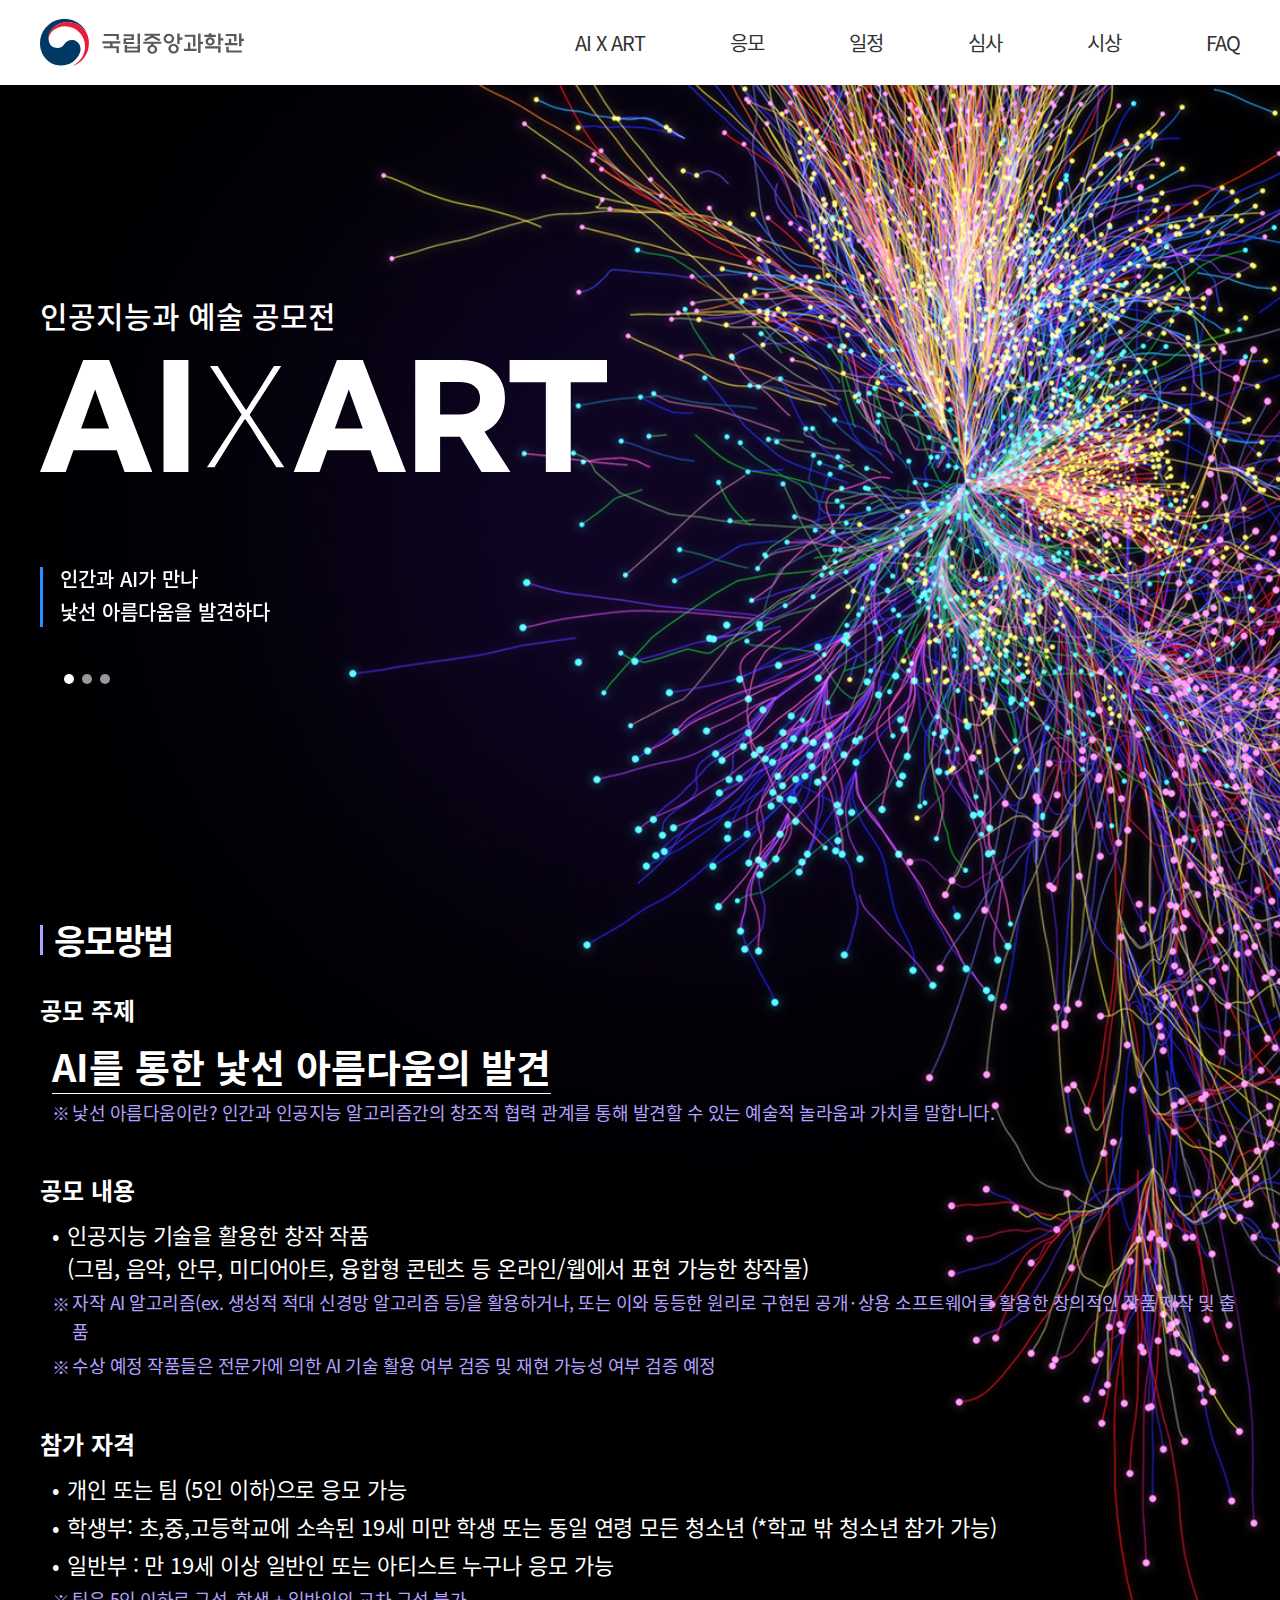
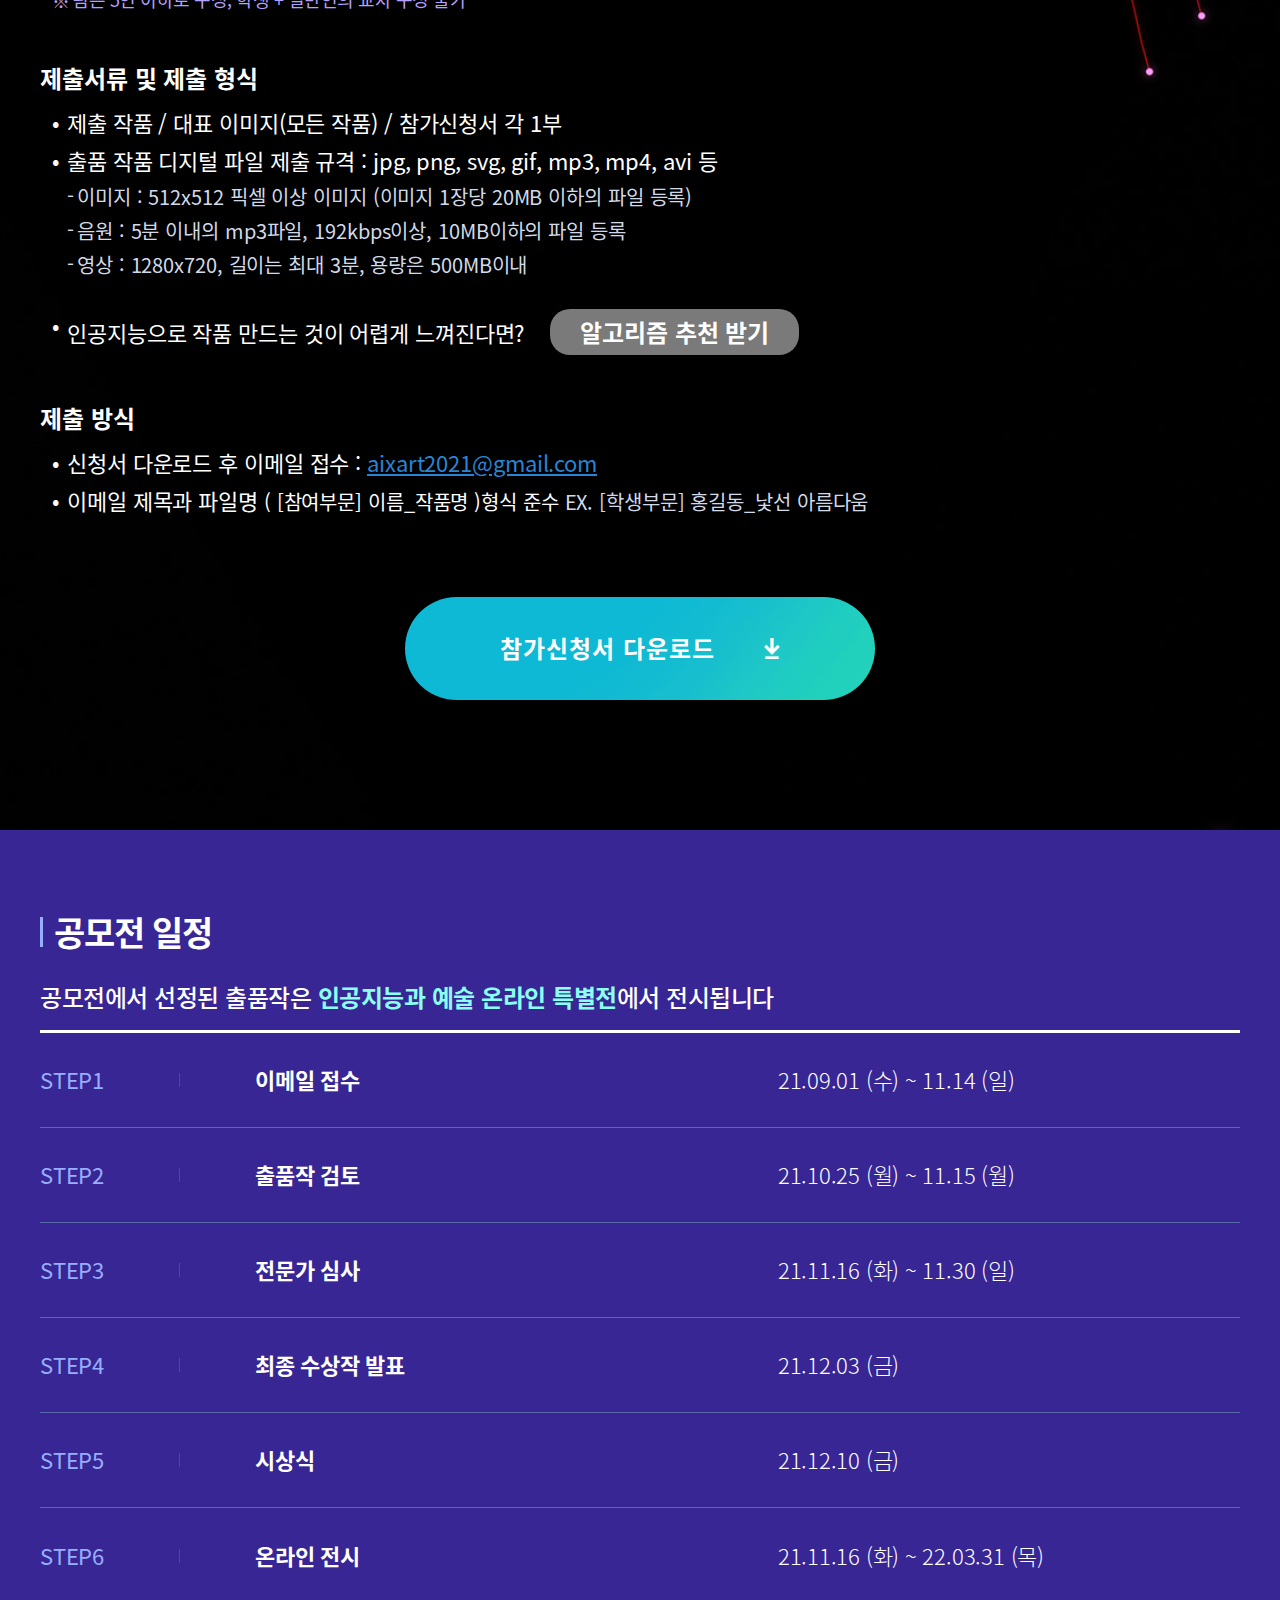
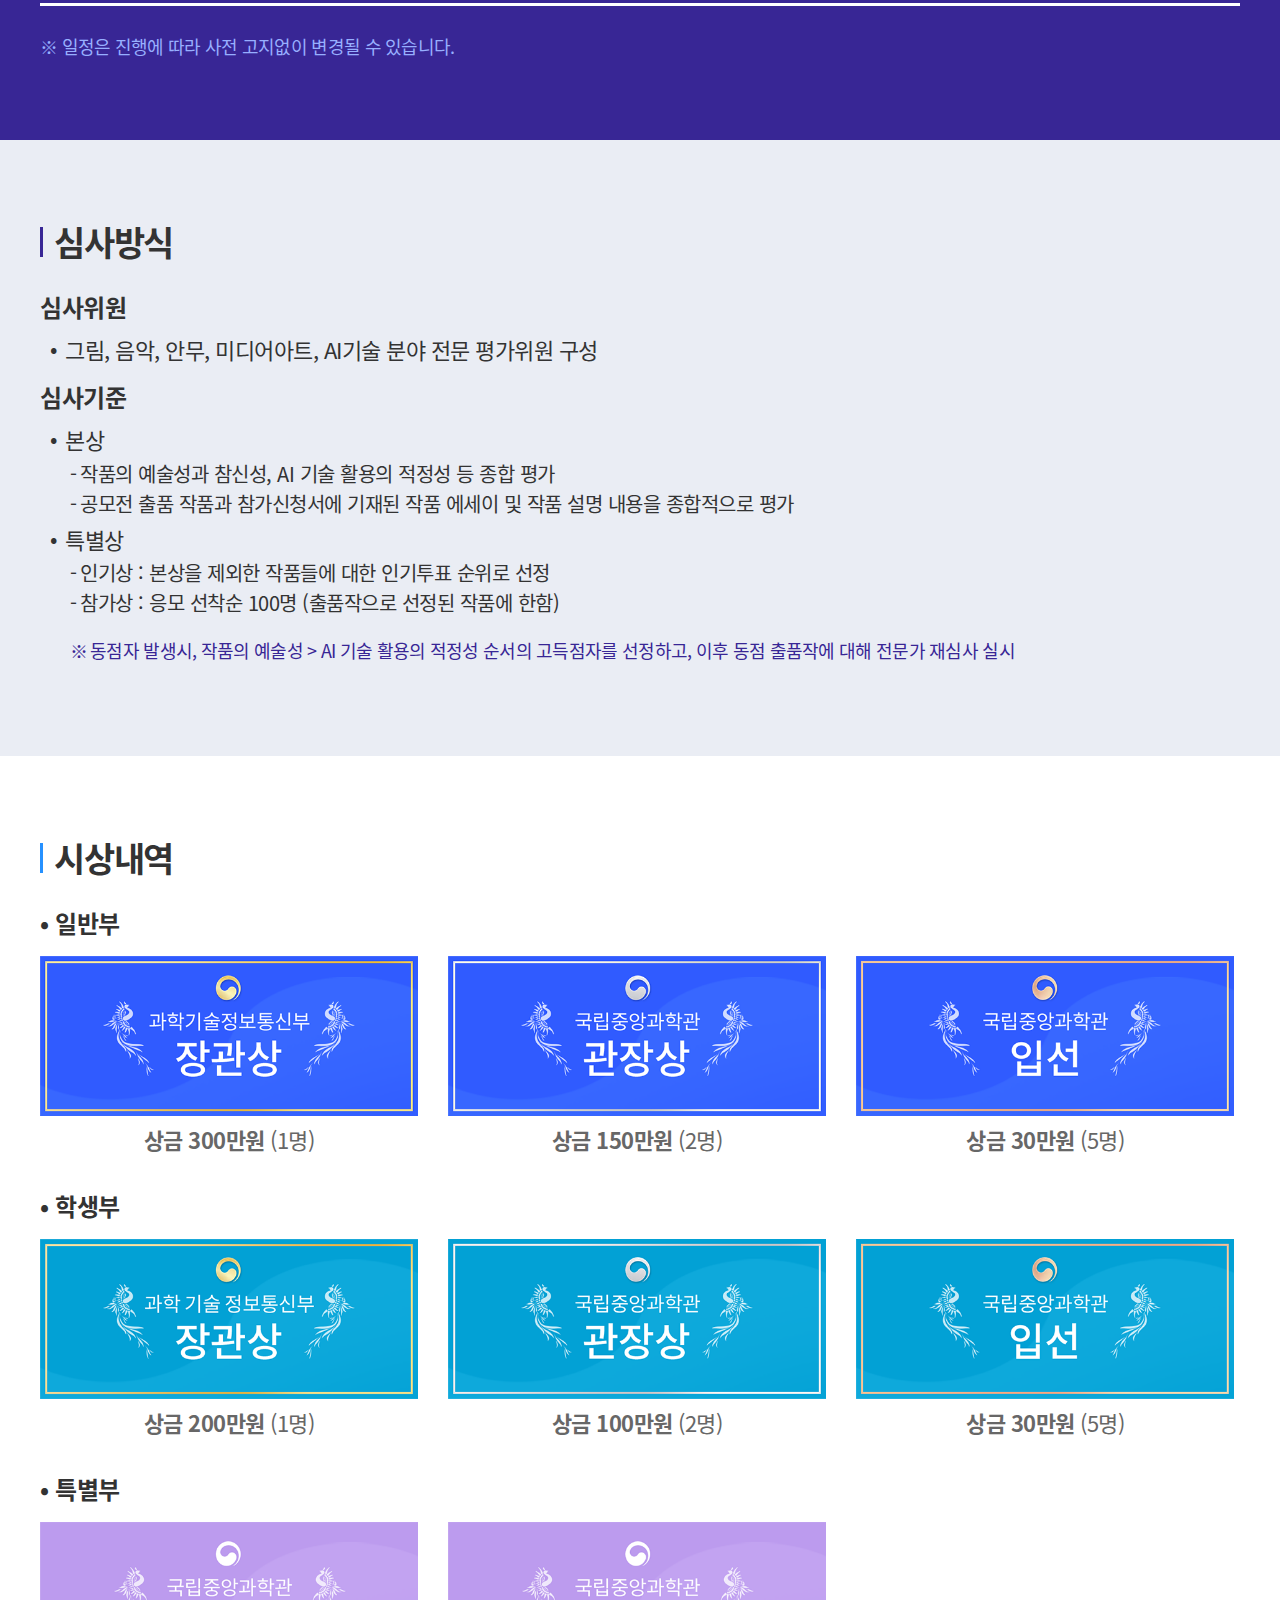
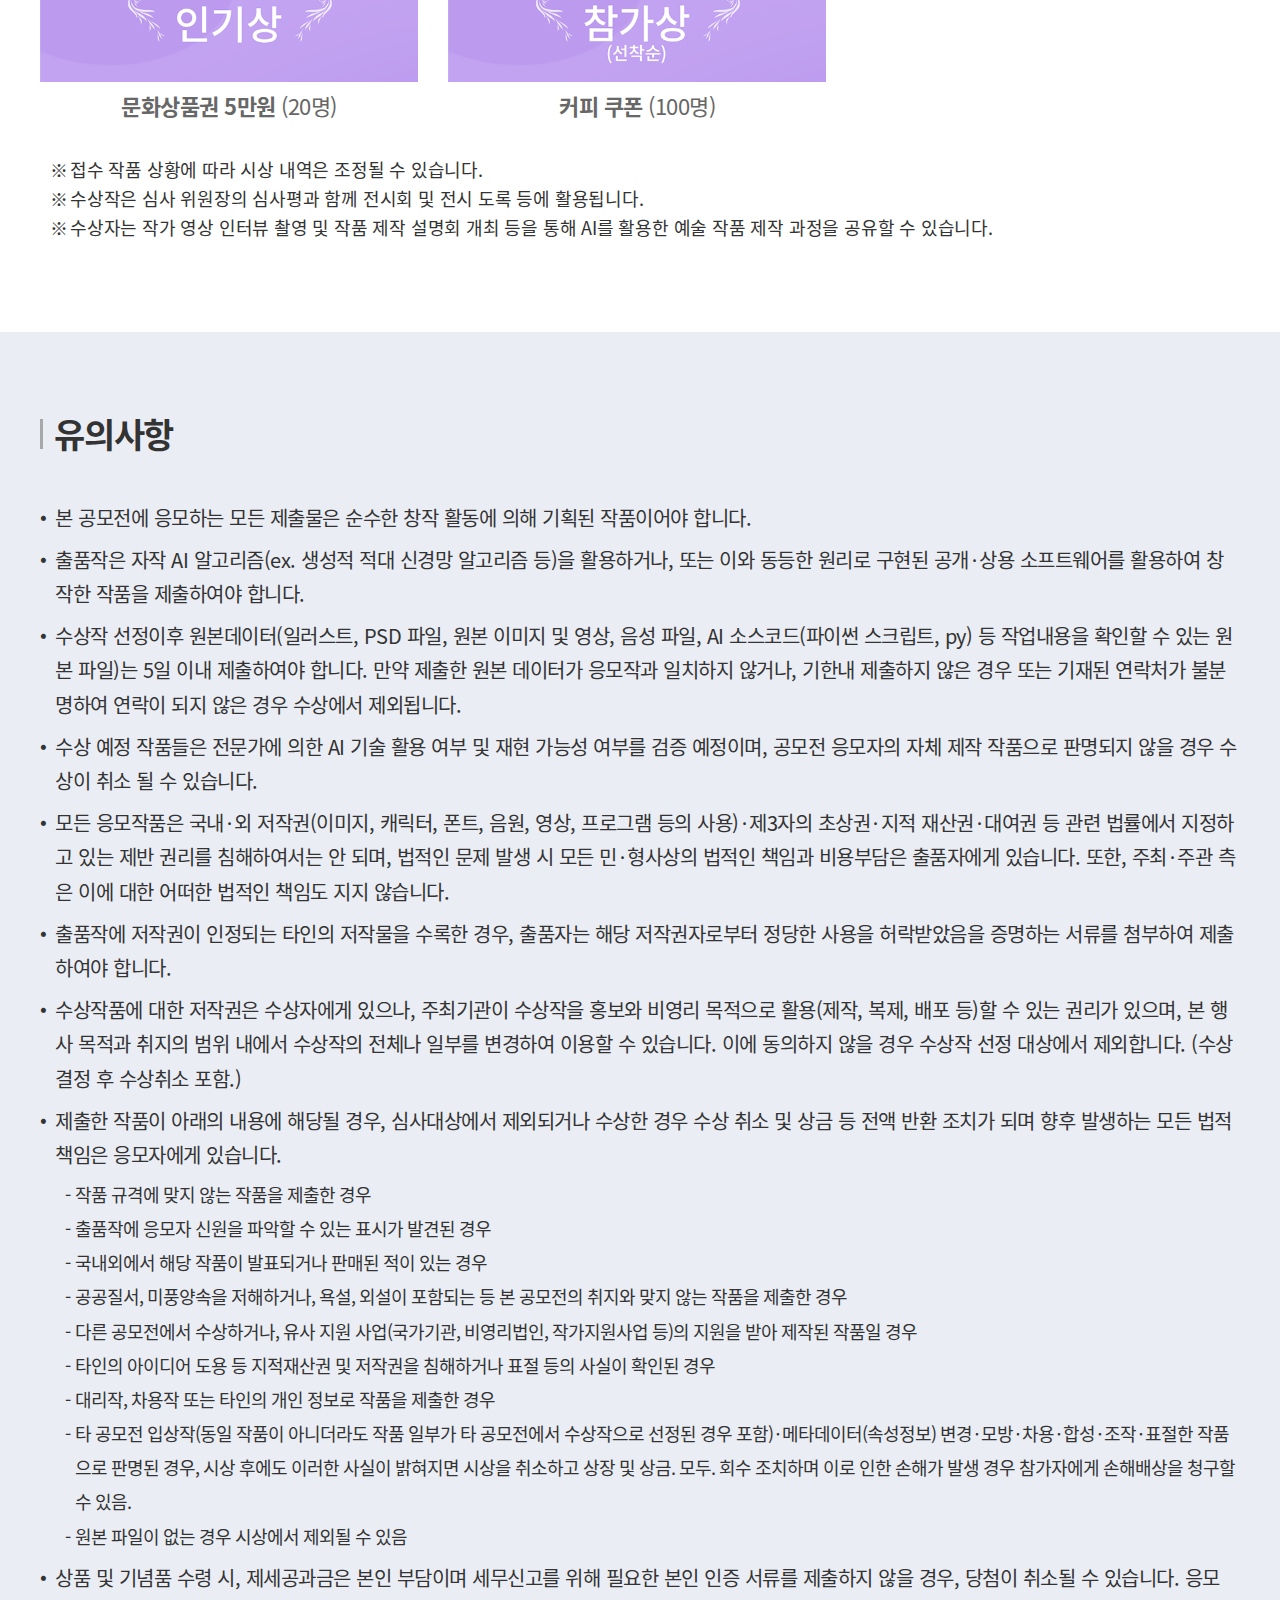
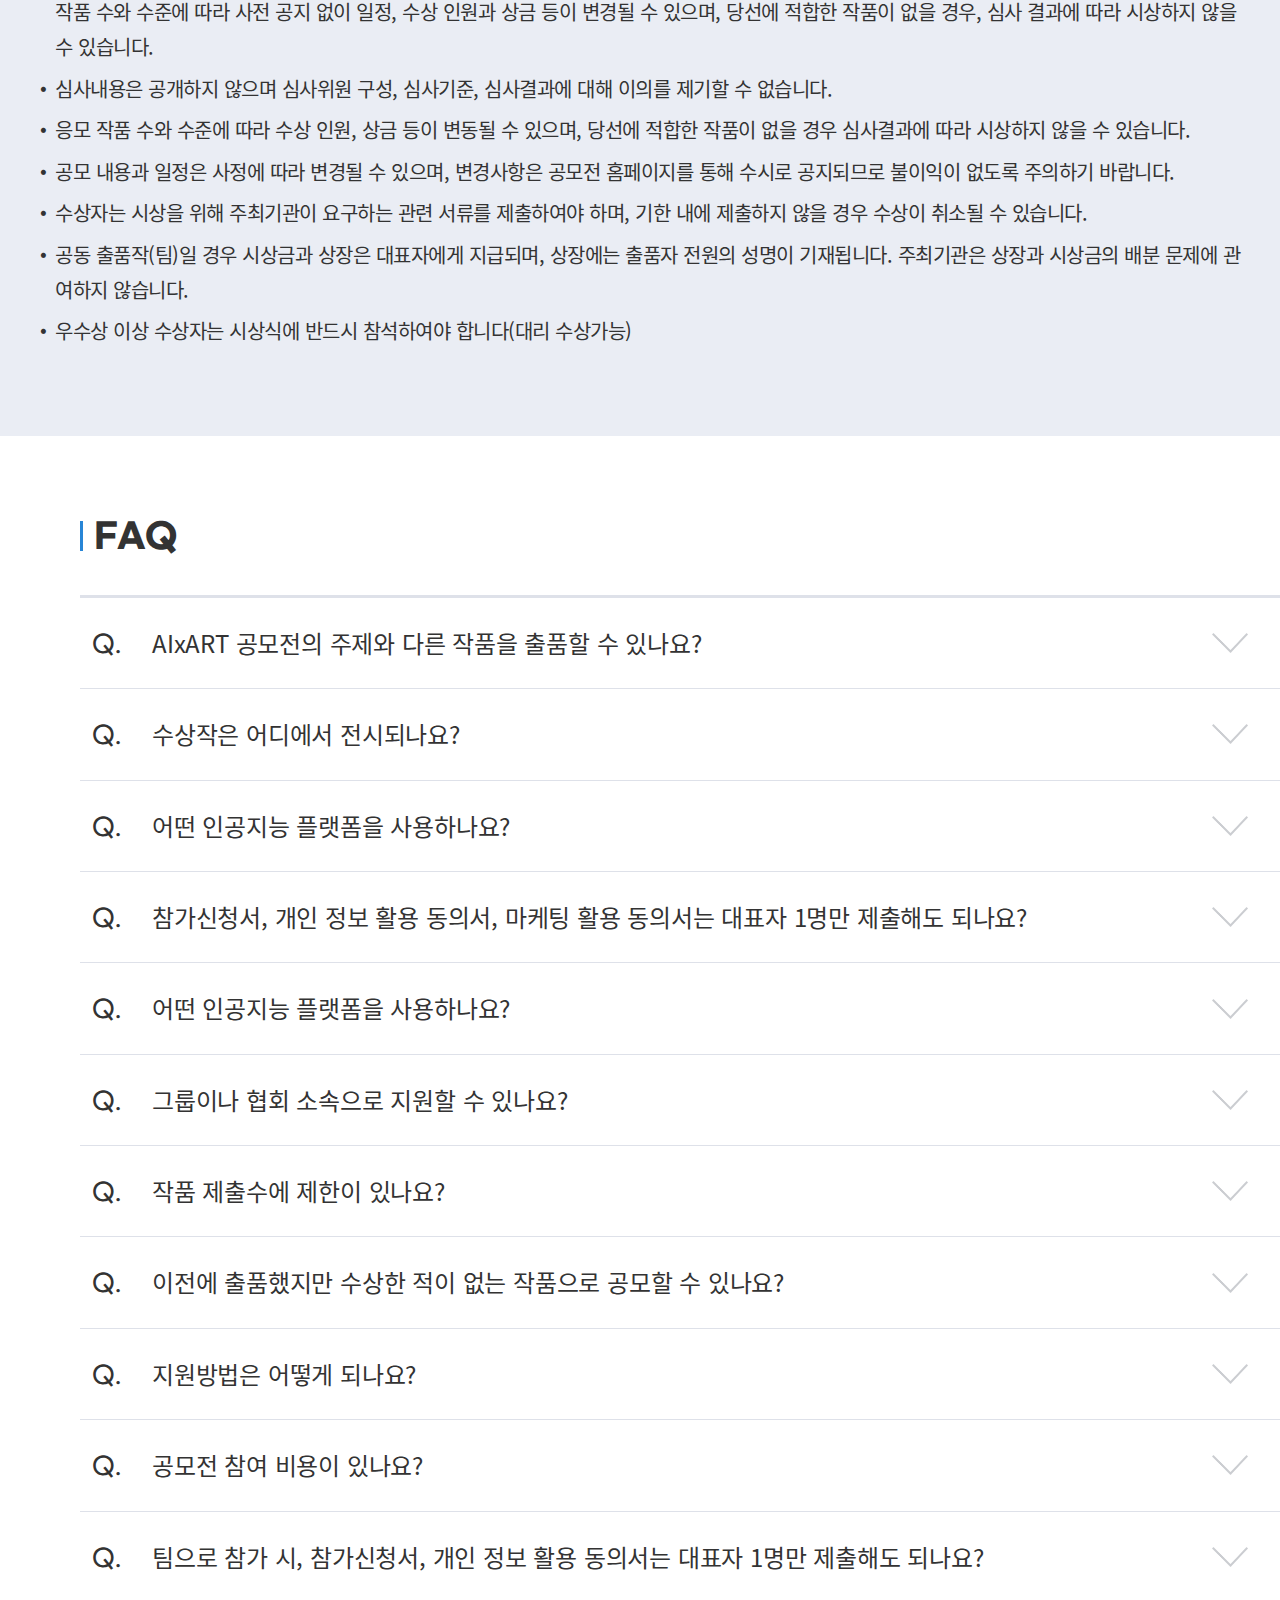
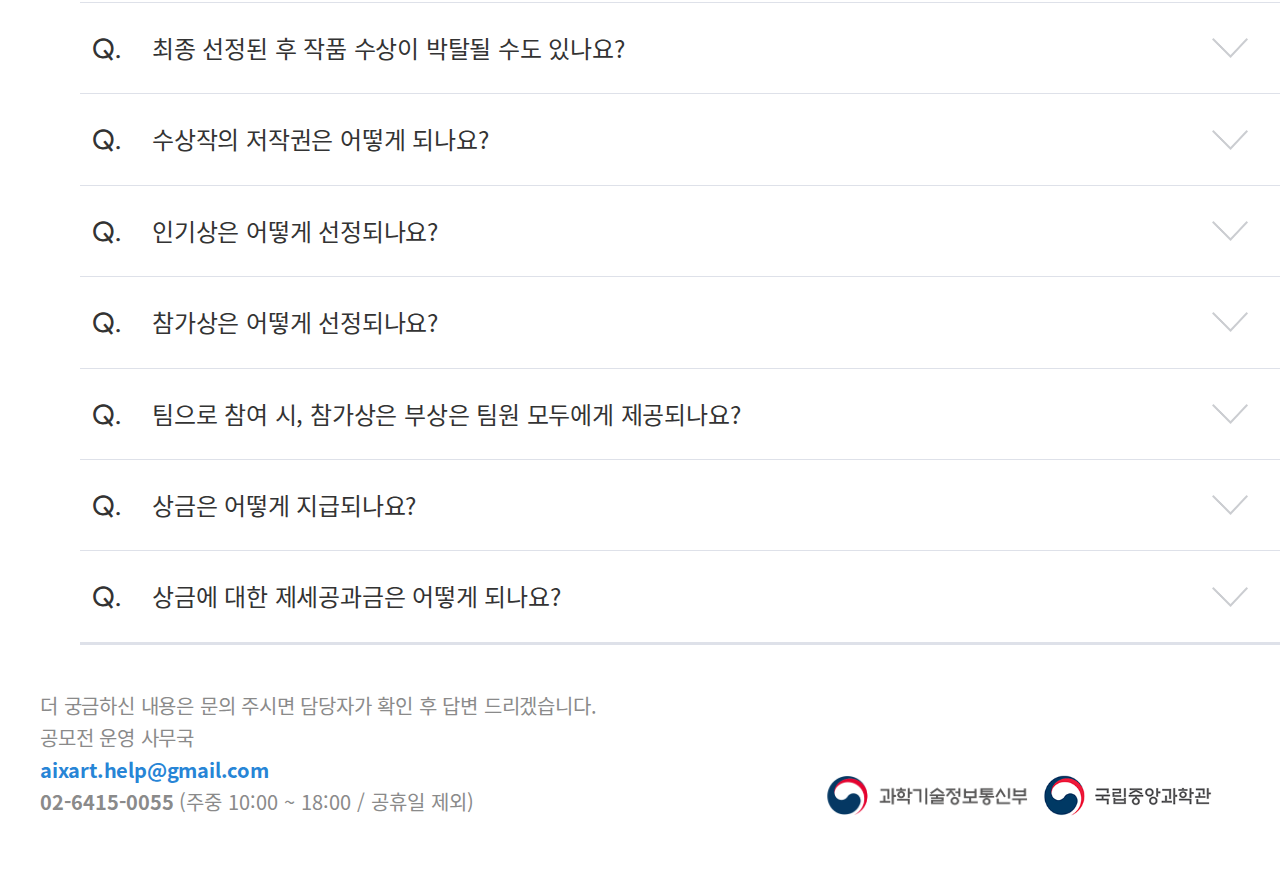
==== commit 98054ba3: "menu 수정" ====
--- a/contest.html
+++ b/contest.html
@@ -45,7 +45,7 @@
             </h1>
             <nav class="nav">
                 <ul>
-                    <li rel="m1"><a href="https://www.aixart.or.kr/">온라인 특별전</a></li>
+                    <li rel="m1"><a href="https://www.aixart.or.kr/">AI X ART</a></li>
                     <li rel="m2"><a href="#a">응모</a></li>
                     <li rel="m3"><a href="#a">일정</a></li>
                     <li rel="m4"><a href="#a">심사</a></li>
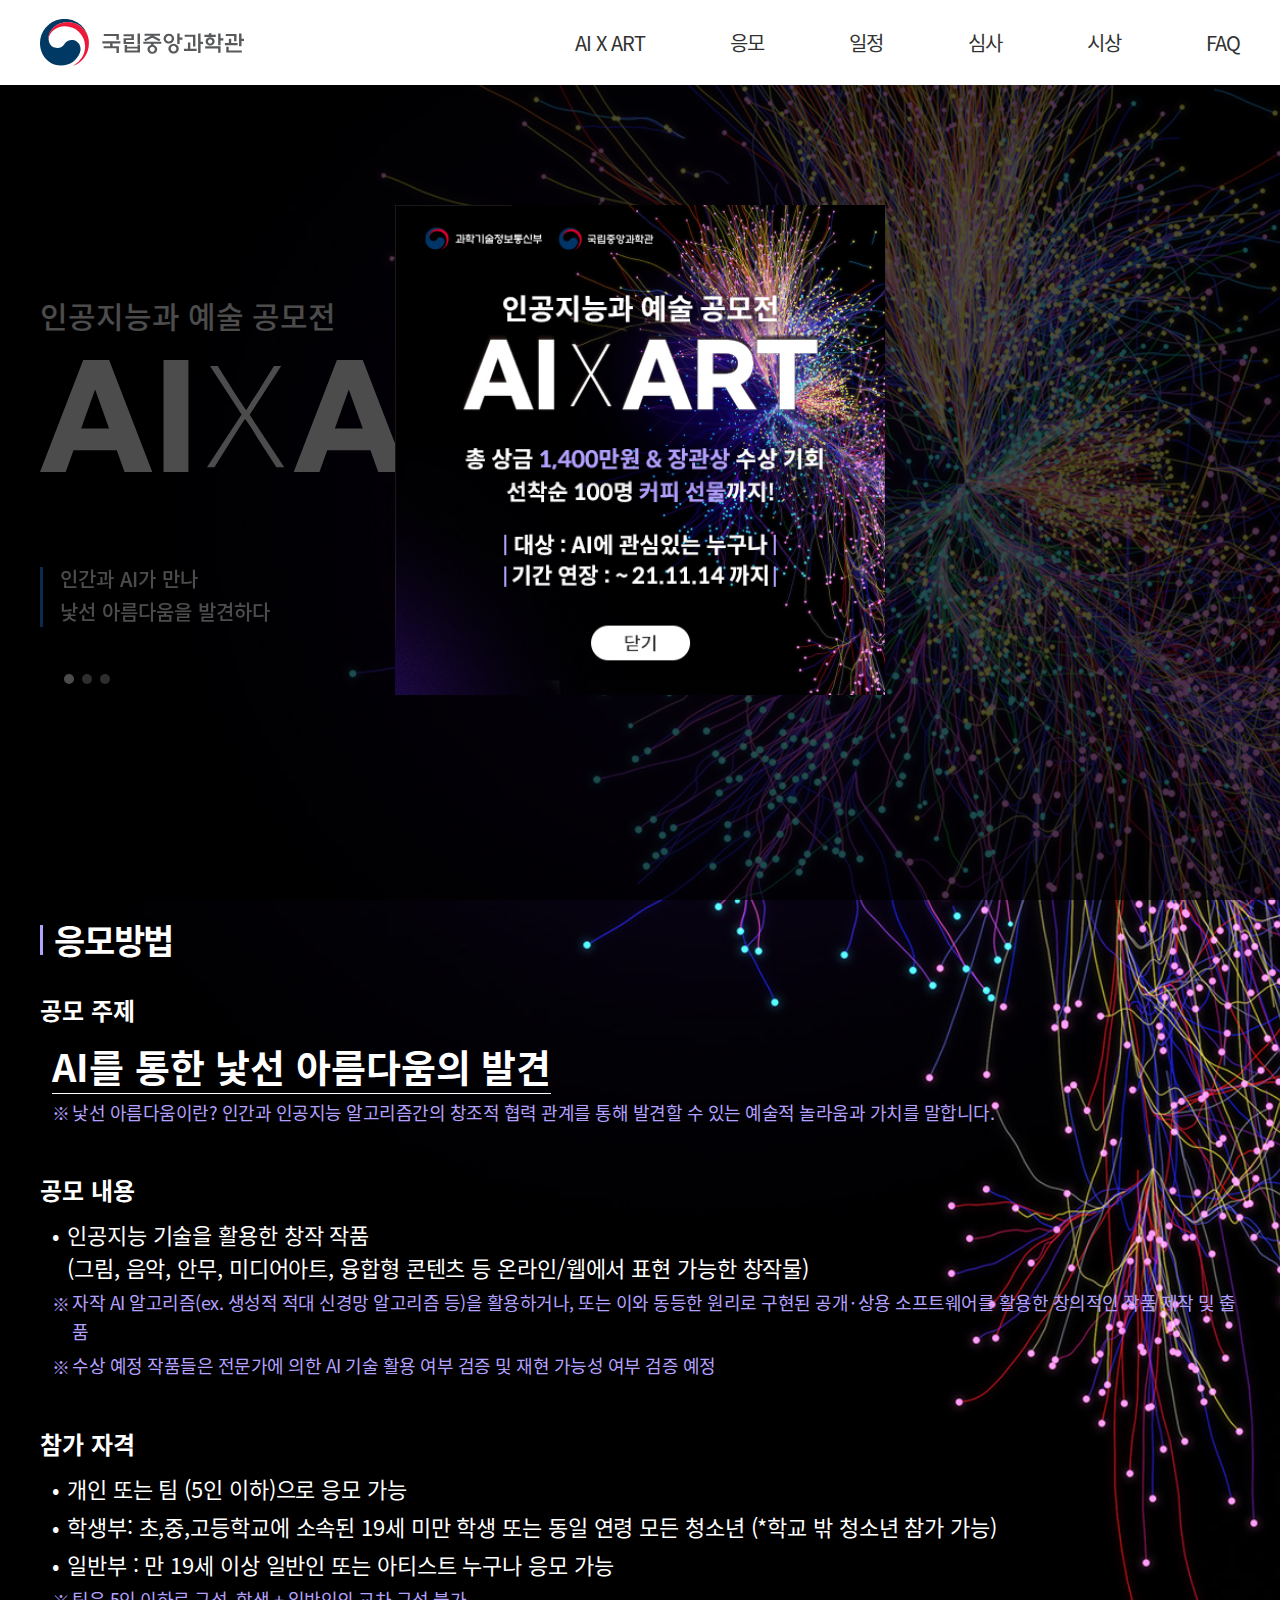
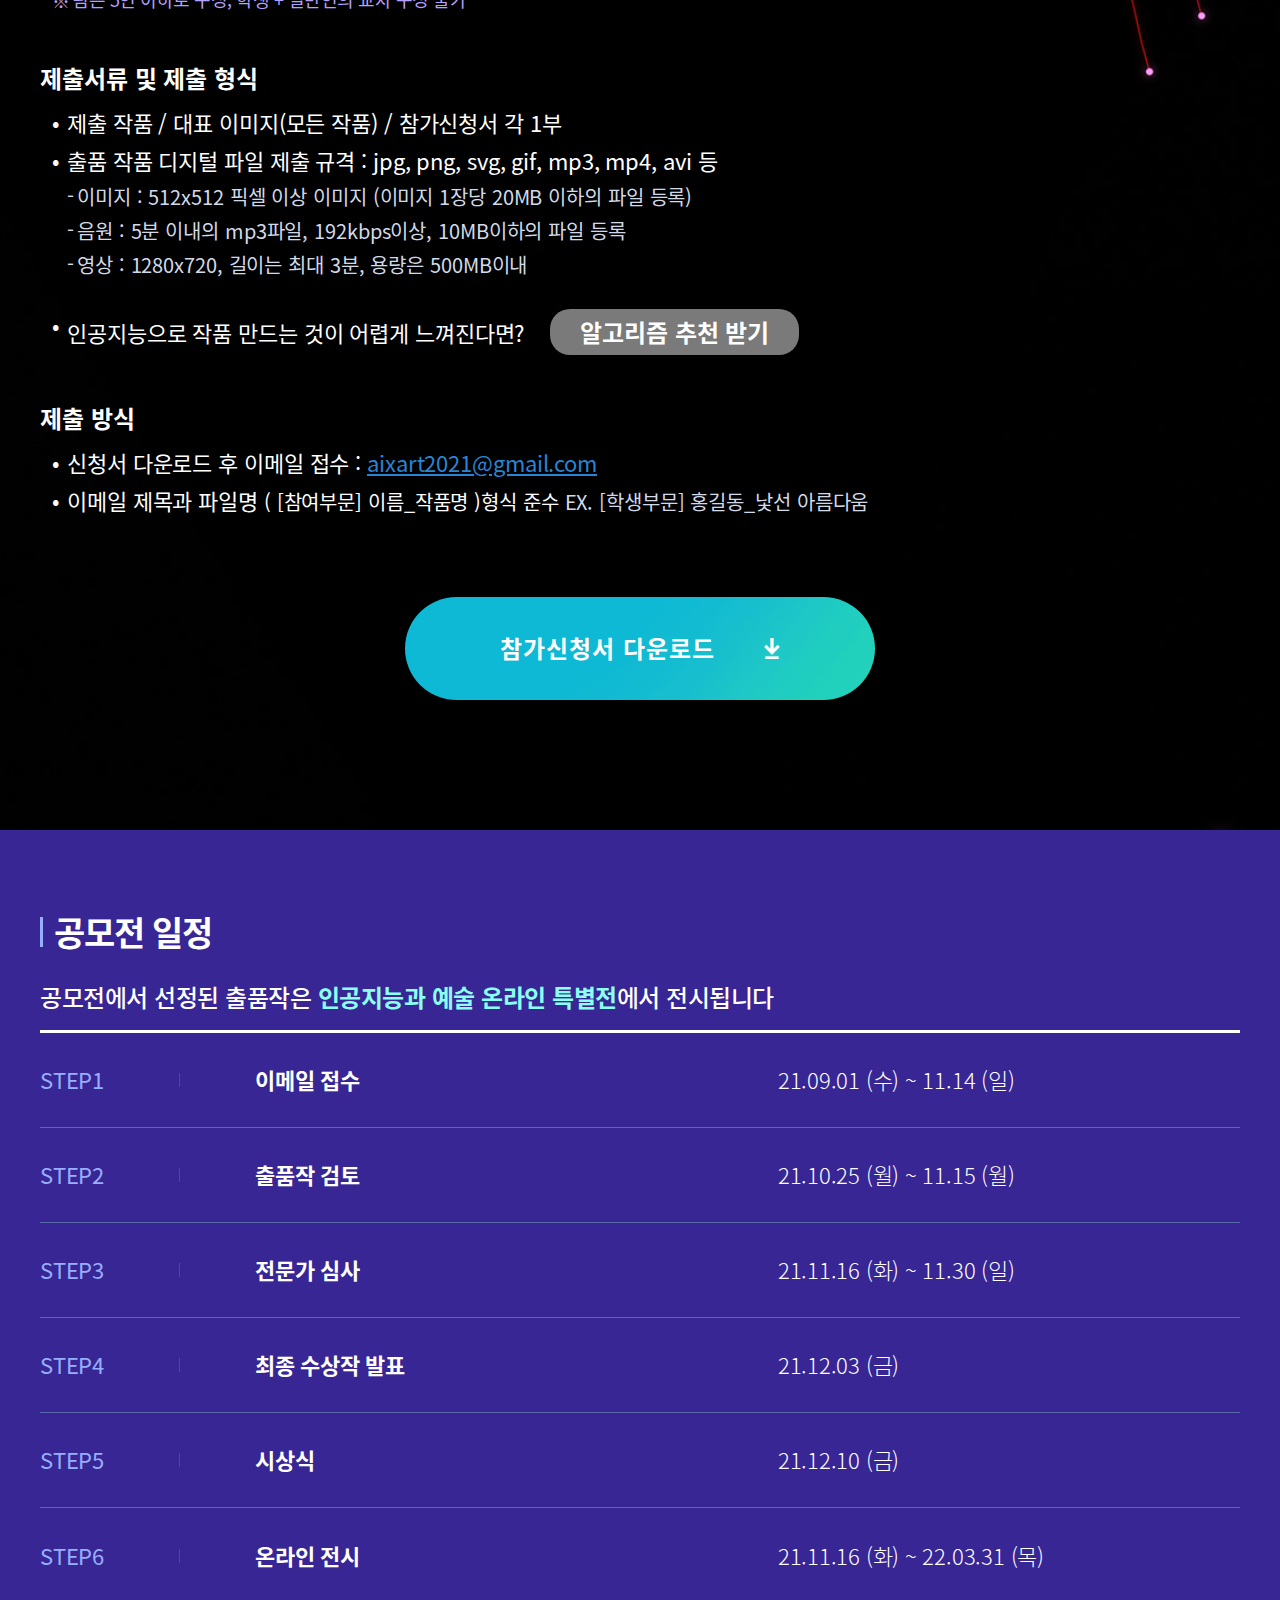
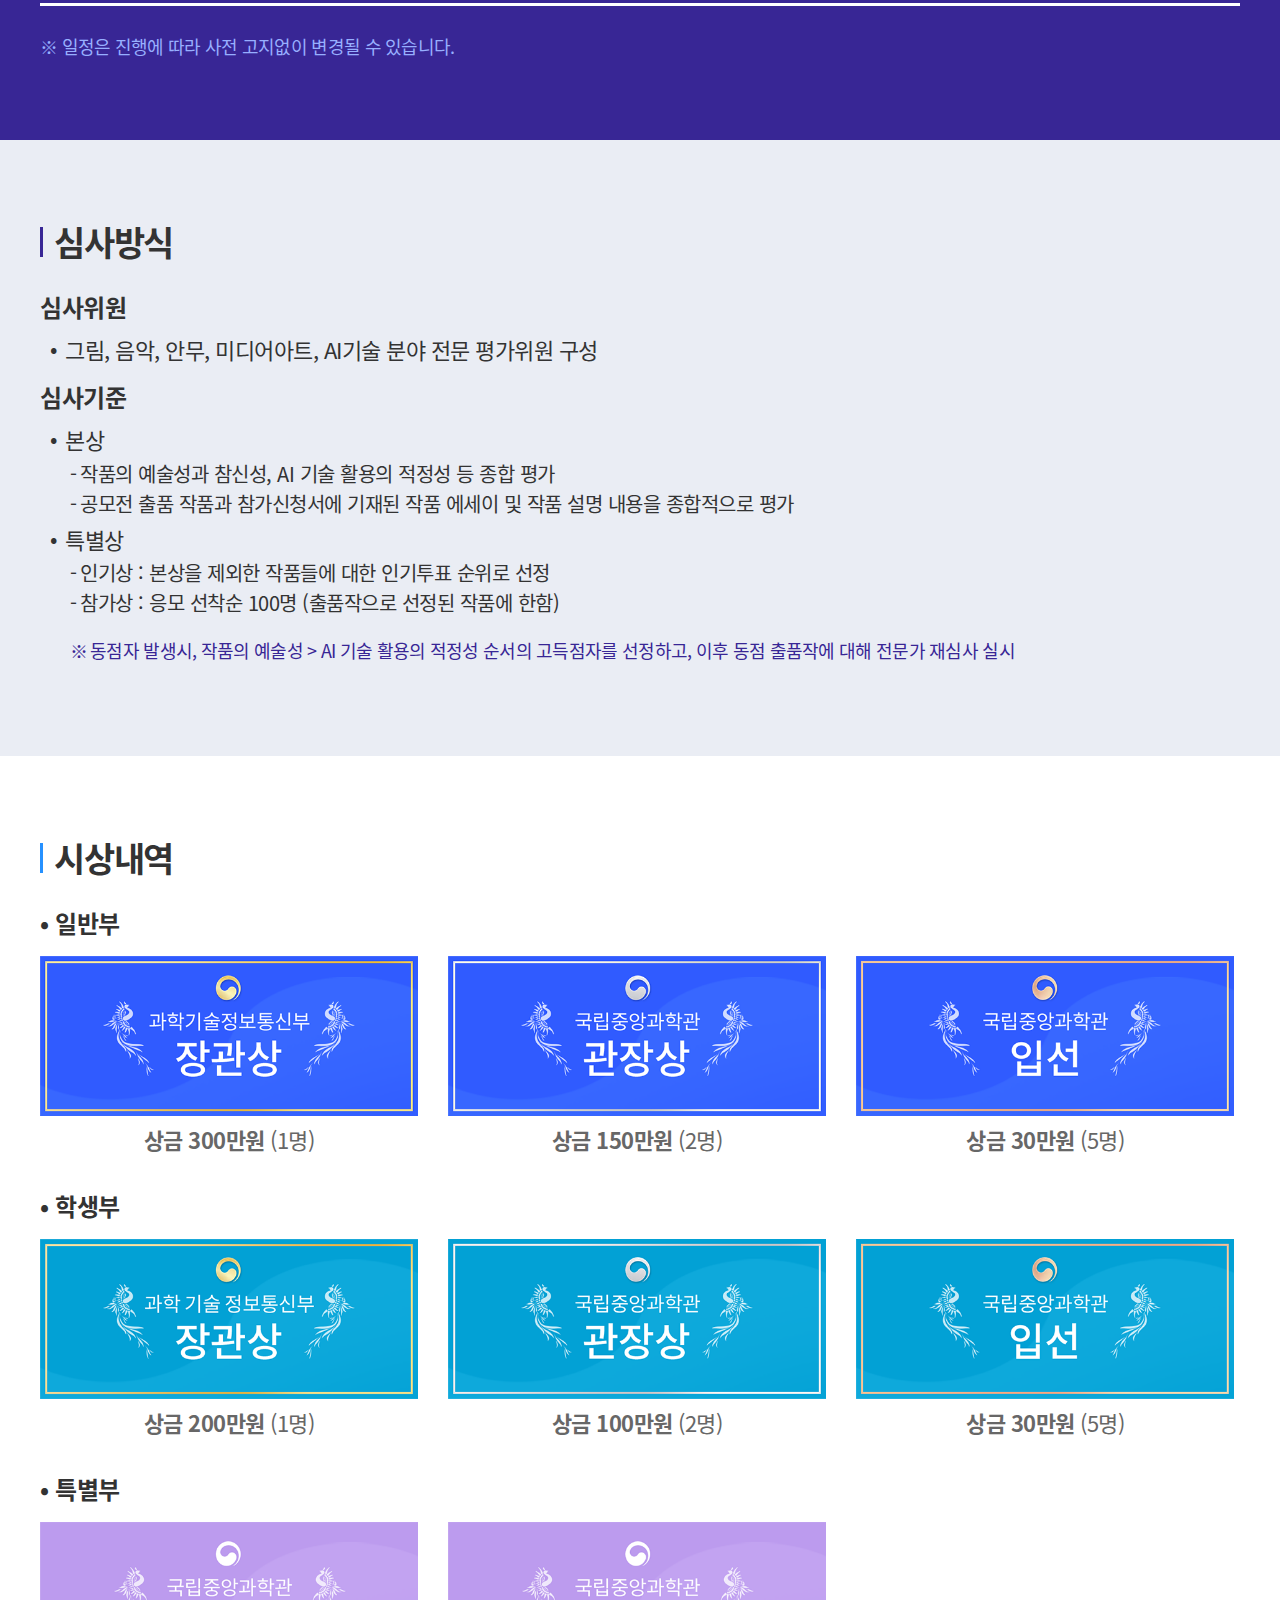
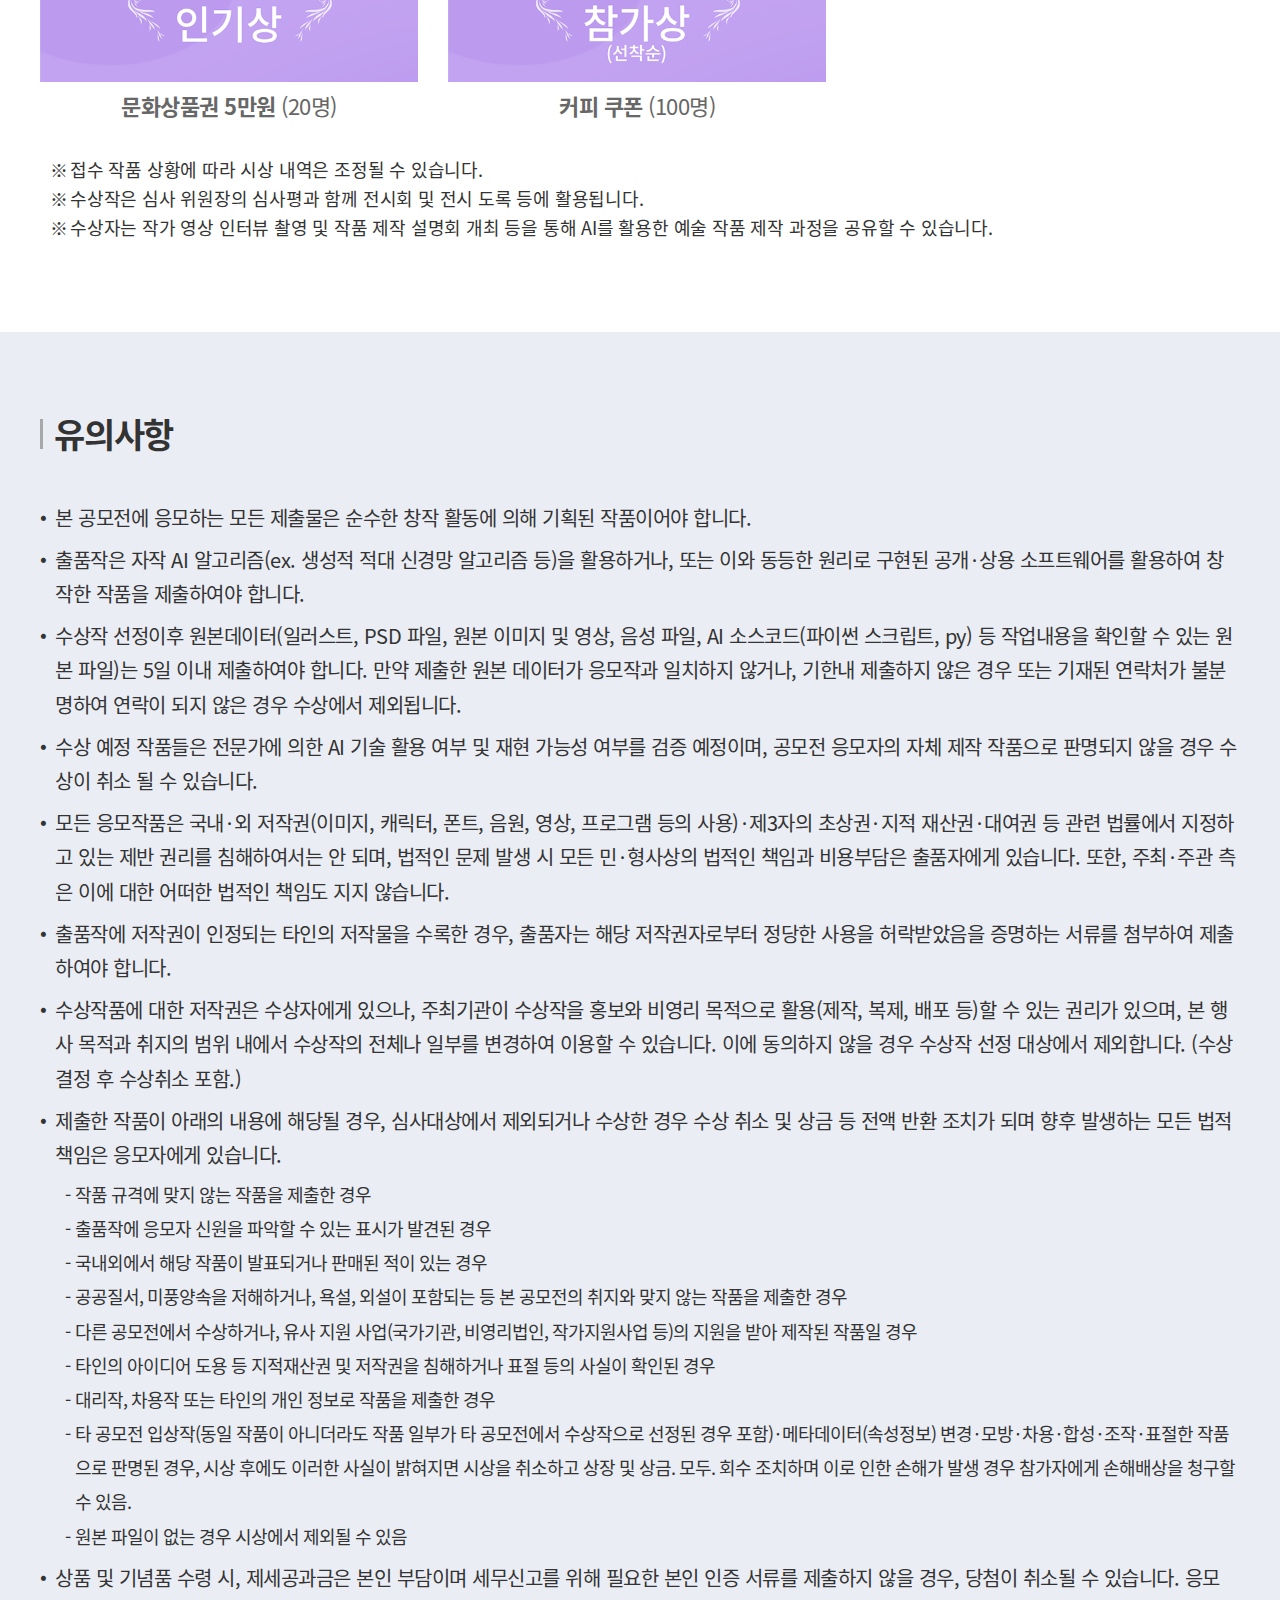
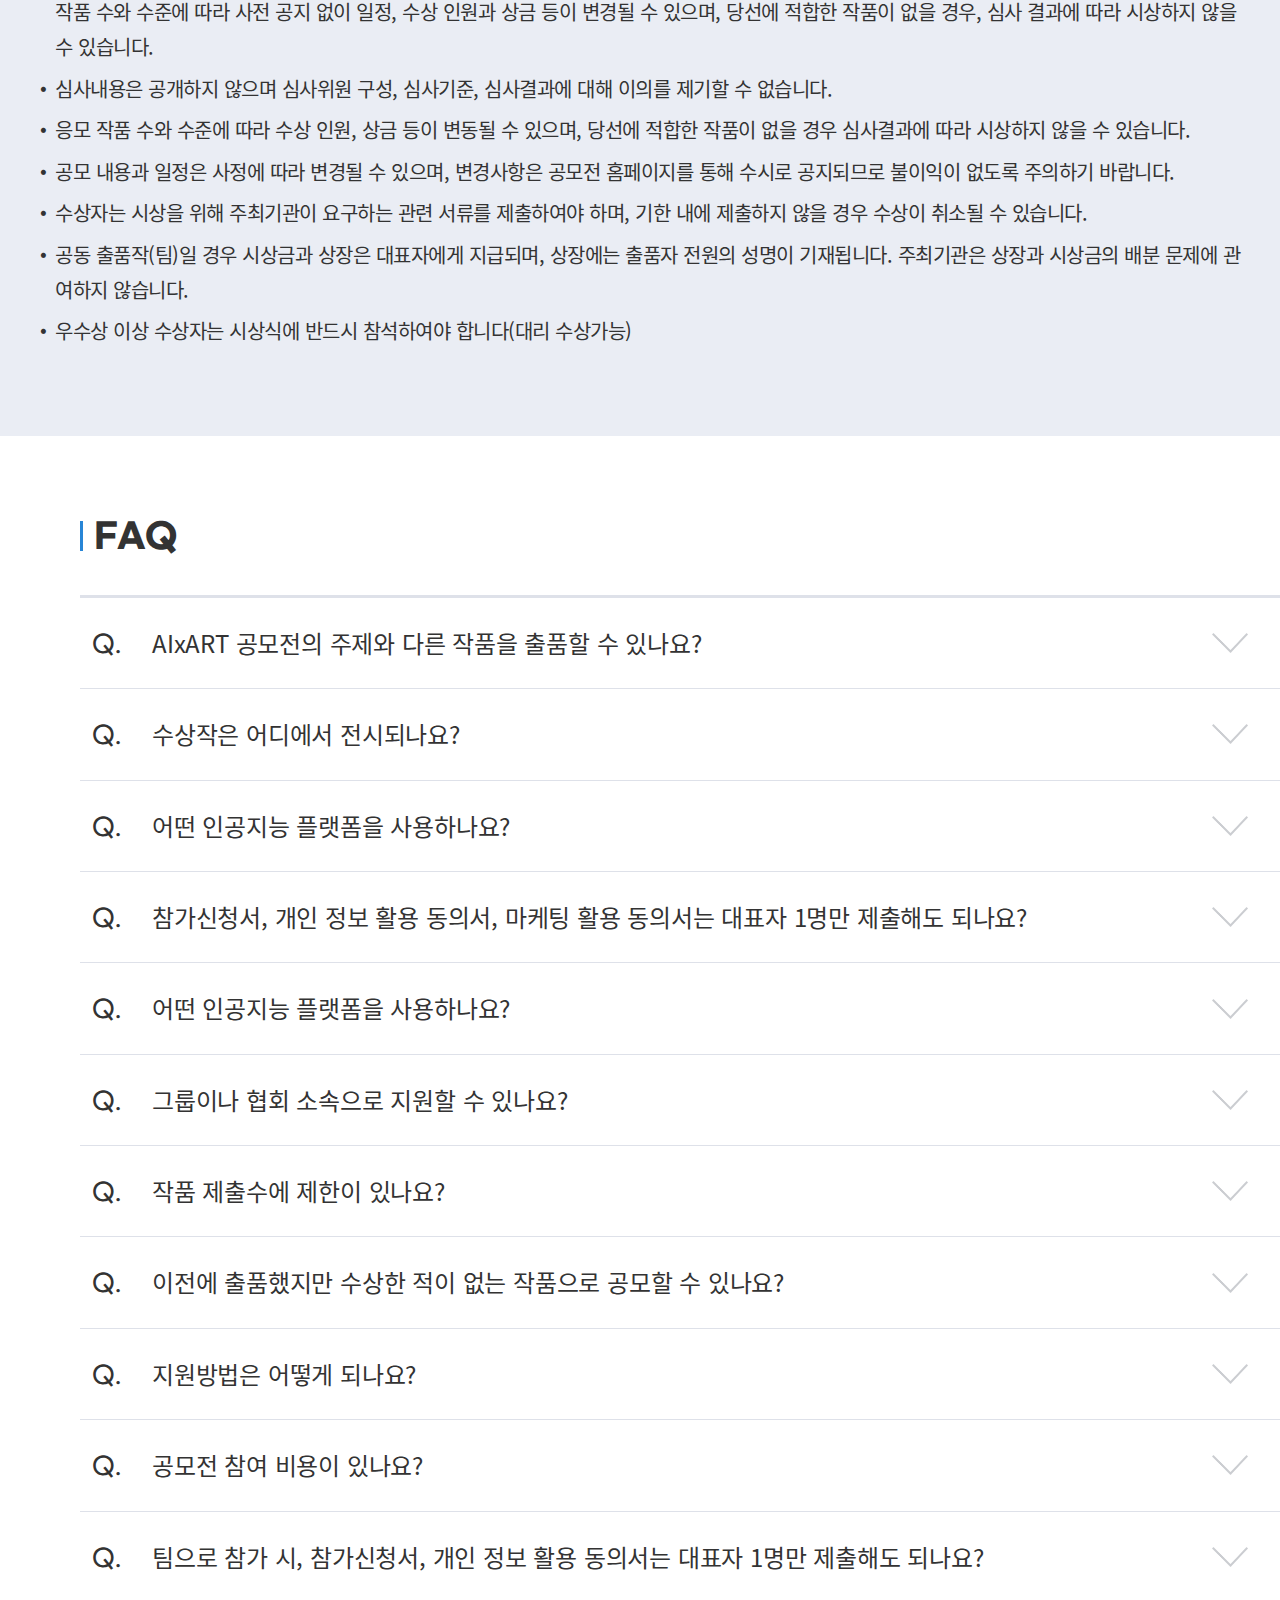
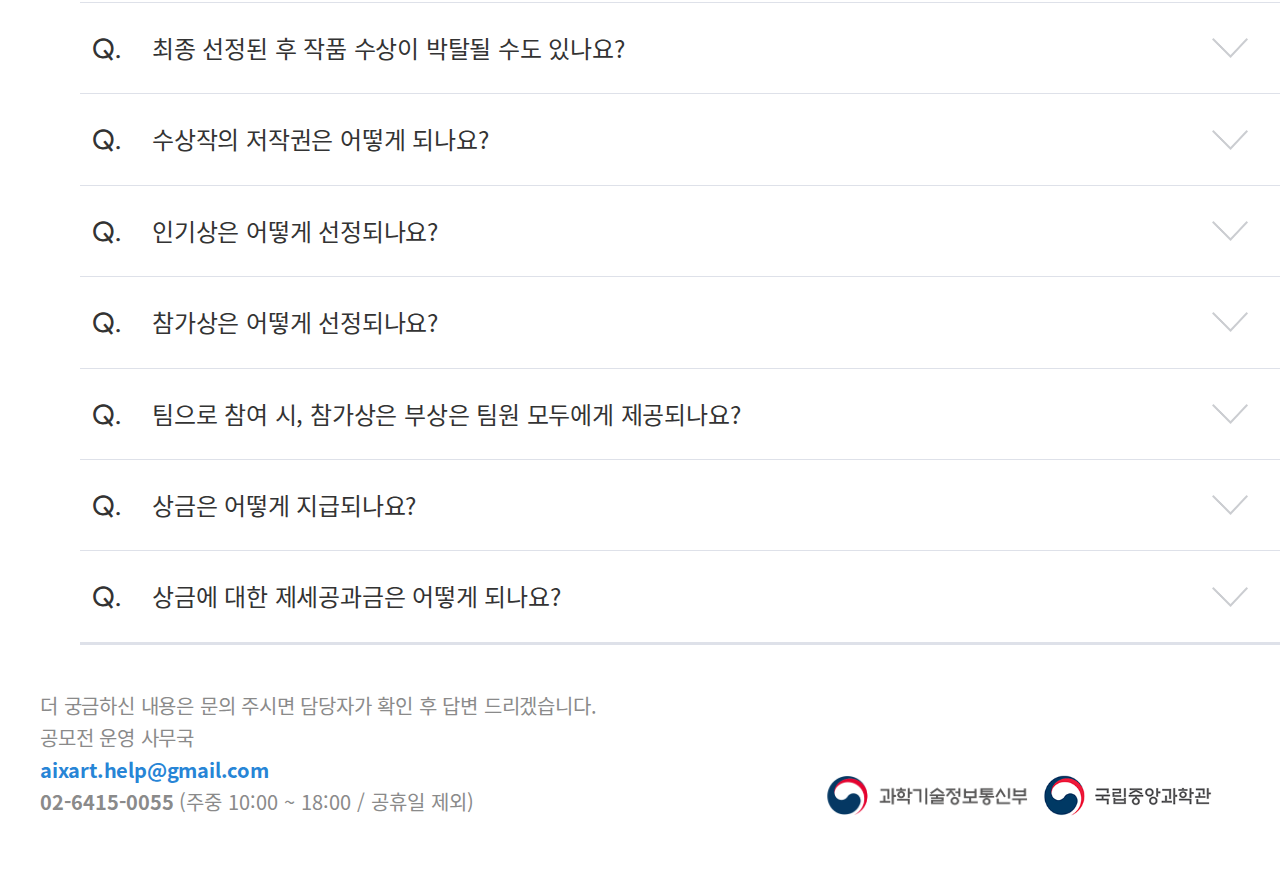
==== commit 5b736b84: "팝업 추가" ====
--- a/contest.html
+++ b/contest.html
@@ -34,7 +34,7 @@
     </script>
 </head>
 <body>
-<div class="bg_dimmed"></div>
+<div class="bg_dimmed on"></div>
 
 <div id="wrap" class="wrap">
     <!-- header -->
@@ -45,7 +45,7 @@
             </h1>
             <nav class="nav">
                 <ul>
-                    <li rel="m1"><a href="https://www.aixart.or.kr/">AI X ART</a></li>
+                    <li rel="m1"><a href="#a">AI X ART</a></li>
                     <li rel="m2"><a href="#a">응모</a></li>
                     <li rel="m3"><a href="#a">일정</a></li>
                     <li rel="m4"><a href="#a">심사</a></li>
@@ -139,7 +139,7 @@
         <section class="_section2">
             <article class="cont __03" id="m3">
                 <h2>공모전 일정</h2>
-                <p class="tit">공모전에서 선정된 출품작은 <span><a href="https://www.aixart.or.kr/">인공지능과 예술 온라인 특별전</a></span>에서 전시됩니다</p>
+                <p class="tit">공모전에서 선정된 출품작은 <span><a href="https://www.aixart.co.kr">인공지능과 예술 온라인 특별전</a></span>에서 전시됩니다</p>
                 <ol class="list">
                     <li>
                         <b>STEP1</b>
@@ -434,6 +434,10 @@
     <!--// footer -->    
 </div>
 <button class="btn __top" id="btnTop"></button>
+<div class="pop_layer">
+    <img src="assets/img/pop_img.jpg" alt="">
+    <button class="closed"></button>
+</div>
 
 <!--// mobile nav -->
 <script defer src="assets/js/jquery-3.4.1.min.js"></script>
--- a/assets/css/common.min.css
+++ b/assets/css/common.min.css
@@ -1,2 +1,2 @@
-@font-face{font-family:'Noto Sans KR';font-style:normal;font-weight:100;src:url("../fonts/noto-sans-kr-v9-latin_korean-100.eot");src:local("Noto Sans KR Thin"),local("NotoSansKR-Thin"),url("../fonts/noto-sans-kr-v9-latin_korean-100.eot?#iefix") format("embedded-opentype"),url("../fonts/noto-sans-kr-v9-latin_korean-100.woff2") format("woff2"),url("../fonts/noto-sans-kr-v9-latin_korean-100.woff") format("woff"),url("../fonts/noto-sans-kr-v9-latin_korean-100.ttf") format("truetype"),url("../fonts/noto-sans-kr-v9-latin_korean-100.svg#NotoSansKR") format("svg")}@font-face{font-family:'Noto Sans KR';font-style:normal;font-weight:300;src:url("../fonts/noto-sans-kr-v9-latin_korean-300.eot");src:local("Noto Sans KR Light"),local("NotoSansKR-Light"),url("../fonts/noto-sans-kr-v9-latin_korean-300.eot?#iefix") format("embedded-opentype"),url("../fonts/noto-sans-kr-v9-latin_korean-300.woff2") format("woff2"),url("../fonts/noto-sans-kr-v9-latin_korean-300.woff") format("woff"),url("../fonts/noto-sans-kr-v9-latin_korean-300.ttf") format("truetype"),url("../fonts/noto-sans-kr-v9-latin_korean-300.svg#NotoSansKR") format("svg")}@font-face{font-family:'Noto Sans KR';font-style:normal;font-weight:400;src:url("../fonts/noto-sans-kr-v9-latin_korean-regular.eot");src:local("Noto Sans KR Regular"),local("NotoSansKR-Regular"),url("../fonts/noto-sans-kr-v9-latin_korean-regular.eot?#iefix") format("embedded-opentype"),url("../fonts/noto-sans-kr-v9-latin_korean-regular.woff2") format("woff2"),url("../fonts/noto-sans-kr-v9-latin_korean-regular.woff") format("woff"),url("../fonts/noto-sans-kr-v9-latin_korean-regular.ttf") format("truetype"),url("../fonts/noto-sans-kr-v9-latin_korean-regular.svg#NotoSansKR") format("svg")}@font-face{font-family:'Noto Sans KR';font-style:normal;font-weight:500;src:url("../fonts/noto-sans-kr-v9-latin_korean-500.eot");src:local("Noto Sans KR Medium"),local("NotoSansKR-Medium"),url("../fonts/noto-sans-kr-v9-latin_korean-500.eot?#iefix") format("embedded-opentype"),url("../fonts/noto-sans-kr-v9-latin_korean-500.woff2") format("woff2"),url("../fonts/noto-sans-kr-v9-latin_korean-500.woff") format("woff"),url("../fonts/noto-sans-kr-v9-latin_korean-500.ttf") format("truetype"),url("../fonts/noto-sans-kr-v9-latin_korean-500.svg#NotoSansKR") format("svg")}@font-face{font-family:'Noto Sans KR';font-style:normal;font-weight:700;src:url("../fonts/noto-sans-kr-v9-latin_korean-700.eot");src:local("Noto Sans KR Bold"),local("NotoSansKR-Bold"),url("../fonts/noto-sans-kr-v9-latin_korean-700.eot?#iefix") format("embedded-opentype"),url("../fonts/noto-sans-kr-v9-latin_korean-700.woff2") format("woff2"),url("../fonts/noto-sans-kr-v9-latin_korean-700.woff") format("woff"),url("../fonts/noto-sans-kr-v9-latin_korean-700.ttf") format("truetype"),url("../fonts/noto-sans-kr-v9-latin_korean-700.svg#NotoSansKR") format("svg")}@font-face{font-family:'Noto Sans KR';font-style:normal;font-weight:900;src:url("../fonts/noto-sans-kr-v9-latin_korean-900.eot");src:local("Noto Sans KR Black"),local("NotoSansKR-Black"),url("../fonts/noto-sans-kr-v9-latin_korean-900.eot?#iefix") format("embedded-opentype"),url("../fonts/noto-sans-kr-v9-latin_korean-900.woff2") format("woff2"),url("../fonts/noto-sans-kr-v9-latin_korean-900.woff") format("woff"),url("../fonts/noto-sans-kr-v9-latin_korean-900.ttf") format("truetype"),url("../fonts/noto-sans-kr-v9-latin_korean-900.svg#NotoSansKR") format("svg")}@font-face{font-family:'GmarketSans';src:url("../fonts/GmarketSansBold.woff") format("woff");font-weight:700;font-style:normal}@font-face{font-family:'GmarketSans';src:url("../fonts/GmarketSansLight.woff") format("woff");font-weight:300;font-style:normal}@font-face{font-family:'GmarketSans';src:url("../fonts/GmarketSansMedium.woff") format("woff");font-weight:400;font-style:normal}@font-face{font-family:element-icons;src:url(../fonts/element.woff) format("woff"),url(../fonts/element.ttf) format("truetype");font-weight:400;font-display:"auto";font-style:normal}[class*=" el-icon-"],[class^=el-icon-]{font-family:element-icons !important;speak:none;font-style:normal;font-weight:400;font-variant:normal;text-transform:none;line-height:1;vertical-align:baseline;display:inline-block;-webkit-font-smoothing:antialiased;-moz-osx-font-smoothing:grayscale}.el-icon-ice-cream-round:before{content:"\e6a0"}.el-icon-ice-cream-square:before{content:"\e6a3"}.el-icon-lollipop:before{content:"\e6a4"}.el-icon-potato-strips:before{content:"\e6a5"}.el-icon-milk-tea:before{content:"\e6a6"}.el-icon-ice-drink:before{content:"\e6a7"}.el-icon-ice-tea:before{content:"\e6a9"}.el-icon-coffee:before{content:"\e6aa"}.el-icon-orange:before{content:"\e6ab"}.el-icon-pear:before{content:"\e6ac"}.el-icon-apple:before{content:"\e6ad"}.el-icon-cherry:before{content:"\e6ae"}.el-icon-watermelon:before{content:"\e6af"}.el-icon-grape:before{content:"\e6b0"}.el-icon-refrigerator:before{content:"\e6b1"}.el-icon-goblet-square-full:before{content:"\e6b2"}.el-icon-goblet-square:before{content:"\e6b3"}.el-icon-goblet-full:before{content:"\e6b4"}.el-icon-goblet:before{content:"\e6b5"}.el-icon-cold-drink:before{content:"\e6b6"}.el-icon-coffee-cup:before{content:"\e6b8"}.el-icon-water-cup:before{content:"\e6b9"}.el-icon-hot-water:before{content:"\e6ba"}.el-icon-ice-cream:before{content:"\e6bb"}.el-icon-dessert:before{content:"\e6bc"}.el-icon-sugar:before{content:"\e6bd"}.el-icon-tableware:before{content:"\e6be"}.el-icon-burger:before{content:"\e6bf"}.el-icon-knife-fork:before{content:"\e6c1"}.el-icon-fork-spoon:before{content:"\e6c2"}.el-icon-chicken:before{content:"\e6c3"}.el-icon-food:before{content:"\e6c4"}.el-icon-dish-1:before{content:"\e6c5"}.el-icon-dish:before{content:"\e6c6"}.el-icon-moon-night:before{content:"\e6ee"}.el-icon-moon:before{content:"\e6f0"}.el-icon-cloudy-and-sunny:before{content:"\e6f1"}.el-icon-partly-cloudy:before{content:"\e6f2"}.el-icon-cloudy:before{content:"\e6f3"}.el-icon-sunny:before{content:"\e6f6"}.el-icon-sunset:before{content:"\e6f7"}.el-icon-sunrise-1:before{content:"\e6f8"}.el-icon-sunrise:before{content:"\e6f9"}.el-icon-heavy-rain:before{content:"\e6fa"}.el-icon-lightning:before{content:"\e6fb"}.el-icon-light-rain:before{content:"\e6fc"}.el-icon-wind-power:before{content:"\e6fd"}.el-icon-baseball:before{content:"\e712"}.el-icon-soccer:before{content:"\e713"}.el-icon-football:before{content:"\e715"}.el-icon-basketball:before{content:"\e716"}.el-icon-ship:before{content:"\e73f"}.el-icon-truck:before{content:"\e740"}.el-icon-bicycle:before{content:"\e741"}.el-icon-mobile-phone:before{content:"\e6d3"}.el-icon-service:before{content:"\e6d4"}.el-icon-key:before{content:"\e6e2"}.el-icon-unlock:before{content:"\e6e4"}.el-icon-lock:before{content:"\e6e5"}.el-icon-watch:before{content:"\e6fe"}.el-icon-watch-1:before{content:"\e6ff"}.el-icon-timer:before{content:"\e702"}.el-icon-alarm-clock:before{content:"\e703"}.el-icon-map-location:before{content:"\e704"}.el-icon-delete-location:before{content:"\e705"}.el-icon-add-location:before{content:"\e706"}.el-icon-location-information:before{content:"\e707"}.el-icon-location-outline:before{content:"\e708"}.el-icon-location:before{content:"\e79e"}.el-icon-place:before{content:"\e709"}.el-icon-discover:before{content:"\e70a"}.el-icon-first-aid-kit:before{content:"\e70b"}.el-icon-trophy-1:before{content:"\e70c"}.el-icon-trophy:before{content:"\e70d"}.el-icon-medal:before{content:"\e70e"}.el-icon-medal-1:before{content:"\e70f"}.el-icon-stopwatch:before{content:"\e710"}.el-icon-mic:before{content:"\e711"}.el-icon-copy-document:before{content:"\e718"}.el-icon-full-screen:before{content:"\e719"}.el-icon-switch-button:before{content:"\e71b"}.el-icon-aim:before{content:"\e71c"}.el-icon-crop:before{content:"\e71d"}.el-icon-odometer:before{content:"\e71e"}.el-icon-time:before{content:"\e71f"}.el-icon-bangzhu:before{content:"\e724"}.el-icon-close-notification:before{content:"\e726"}.el-icon-microphone:before{content:"\e727"}.el-icon-turn-off-microphone:before{content:"\e728"}.el-icon-position:before{content:"\e729"}.el-icon-postcard:before{content:"\e72a"}.el-icon-message:before{content:"\e72b"}.el-icon-chat-line-square:before{content:"\e72d"}.el-icon-chat-dot-square:before{content:"\e72e"}.el-icon-chat-dot-round:before{content:"\e72f"}.el-icon-chat-square:before{content:"\e730"}.el-icon-chat-line-round:before{content:"\e731"}.el-icon-chat-round:before{content:"\e732"}.el-icon-set-up:before{content:"\e733"}.el-icon-turn-off:before{content:"\e734"}.el-icon-open:before{content:"\e735"}.el-icon-connection:before{content:"\e736"}.el-icon-link:before{content:"\e737"}.el-icon-cpu:before{content:"\e738"}.el-icon-thumb:before{content:"\e739"}.el-icon-female:before{content:"\e73a"}.el-icon-male:before{content:"\e73b"}.el-icon-guide:before{content:"\e73c"}.el-icon-news:before{content:"\e73e"}.el-icon-price-tag:before{content:"\e744"}.el-icon-discount:before{content:"\e745"}.el-icon-wallet:before{content:"\e747"}.el-icon-coin:before{content:"\e748"}.el-icon-money:before{content:"\e749"}.el-icon-bank-card:before{content:"\e74a"}.el-icon-box:before{content:"\e74b"}.el-icon-present:before{content:"\e74c"}.el-icon-sell:before{content:"\e6d5"}.el-icon-sold-out:before{content:"\e6d6"}.el-icon-shopping-bag-2:before{content:"\e74d"}.el-icon-shopping-bag-1:before{content:"\e74e"}.el-icon-shopping-cart-2:before{content:"\e74f"}.el-icon-shopping-cart-1:before{content:"\e750"}.el-icon-shopping-cart-full:before{content:"\e751"}.el-icon-smoking:before{content:"\e752"}.el-icon-no-smoking:before{content:"\e753"}.el-icon-house:before{content:"\e754"}.el-icon-table-lamp:before{content:"\e755"}.el-icon-school:before{content:"\e756"}.el-icon-office-building:before{content:"\e757"}.el-icon-toilet-paper:before{content:"\e758"}.el-icon-notebook-2:before{content:"\e759"}.el-icon-notebook-1:before{content:"\e75a"}.el-icon-files:before{content:"\e75b"}.el-icon-collection:before{content:"\e75c"}.el-icon-receiving:before{content:"\e75d"}.el-icon-suitcase-1:before{content:"\e760"}.el-icon-suitcase:before{content:"\e761"}.el-icon-film:before{content:"\e763"}.el-icon-collection-tag:before{content:"\e765"}.el-icon-data-analysis:before{content:"\e766"}.el-icon-pie-chart:before{content:"\e767"}.el-icon-data-board:before{content:"\e768"}.el-icon-data-line:before{content:"\e76d"}.el-icon-reading:before{content:"\e769"}.el-icon-magic-stick:before{content:"\e76a"}.el-icon-coordinate:before{content:"\e76b"}.el-icon-mouse:before{content:"\e76c"}.el-icon-brush:before{content:"\e76e"}.el-icon-headset:before{content:"\e76f"}.el-icon-umbrella:before{content:"\e770"}.el-icon-scissors:before{content:"\e771"}.el-icon-mobile:before{content:"\e773"}.el-icon-attract:before{content:"\e774"}.el-icon-monitor:before{content:"\e775"}.el-icon-search:before{content:"\e778"}.el-icon-takeaway-box:before{content:"\e77a"}.el-icon-paperclip:before{content:"\e77d"}.el-icon-printer:before{content:"\e77e"}.el-icon-document-add:before{content:"\e782"}.el-icon-document:before{content:"\e785"}.el-icon-document-checked:before{content:"\e786"}.el-icon-document-copy:before{content:"\e787"}.el-icon-document-delete:before{content:"\e788"}.el-icon-document-remove:before{content:"\e789"}.el-icon-tickets:before{content:"\e78b"}.el-icon-folder-checked:before{content:"\e77f"}.el-icon-folder-delete:before{content:"\e780"}.el-icon-folder-remove:before{content:"\e781"}.el-icon-folder-add:before{content:"\e783"}.el-icon-folder-opened:before{content:"\e784"}.el-icon-folder:before{content:"\e78a"}.el-icon-edit-outline:before{content:"\e764"}.el-icon-edit:before{content:"\e78c"}.el-icon-date:before{content:"\e78e"}.el-icon-c-scale-to-original:before{content:"\e7c6"}.el-icon-view:before{content:"\e6ce"}.el-icon-loading:before{content:"\e6cf"}.el-icon-rank:before{content:"\e6d1"}.el-icon-sort-down:before{content:"\e7c4"}.el-icon-sort-up:before{content:"\e7c5"}.el-icon-sort:before{content:"\e6d2"}.el-icon-finished:before{content:"\e6cd"}.el-icon-refresh-left:before{content:"\e6c7"}.el-icon-refresh-right:before{content:"\e6c8"}.el-icon-refresh:before{content:"\e6d0"}.el-icon-video-play:before{content:"\e7c0"}.el-icon-video-pause:before{content:"\e7c1"}.el-icon-d-arrow-right:before{content:"\e6dc"}.el-icon-d-arrow-left:before{content:"\e6dd"}.el-icon-arrow-up:before{content:"\e6e1"}.el-icon-arrow-down:before{content:"\e6df"}.el-icon-arrow-right:before{content:"\e6e0"}.el-icon-arrow-left:before{content:"\e6de"}.el-icon-top-right:before{content:"\e6e7"}.el-icon-top-left:before{content:"\e6e8"}.el-icon-top:before{content:"\e6e6"}.el-icon-bottom:before{content:"\e6eb"}.el-icon-right:before{content:"\e6e9"}.el-icon-back:before{content:"\e6ea"}.el-icon-bottom-right:before{content:"\e6ec"}.el-icon-bottom-left:before{content:"\e6ed"}.el-icon-caret-top:before{content:"\e78f"}.el-icon-caret-bottom:before{content:"\e790"}.el-icon-caret-right:before{content:"\e791"}.el-icon-caret-left:before{content:"\e792"}.el-icon-d-caret:before{content:"\e79a"}.el-icon-share:before{content:"\e793"}.el-icon-menu:before{content:"\e798"}.el-icon-s-grid:before{content:"\e7a6"}.el-icon-s-check:before{content:"\e7a7"}.el-icon-s-data:before{content:"\e7a8"}.el-icon-s-opportunity:before{content:"\e7aa"}.el-icon-s-custom:before{content:"\e7ab"}.el-icon-s-claim:before{content:"\e7ad"}.el-icon-s-finance:before{content:"\e7ae"}.el-icon-s-comment:before{content:"\e7af"}.el-icon-s-flag:before{content:"\e7b0"}.el-icon-s-marketing:before{content:"\e7b1"}.el-icon-s-shop:before{content:"\e7b4"}.el-icon-s-open:before{content:"\e7b5"}.el-icon-s-management:before{content:"\e7b6"}.el-icon-s-ticket:before{content:"\e7b7"}.el-icon-s-release:before{content:"\e7b8"}.el-icon-s-home:before{content:"\e7b9"}.el-icon-s-promotion:before{content:"\e7ba"}.el-icon-s-operation:before{content:"\e7bb"}.el-icon-s-unfold:before{content:"\e7bc"}.el-icon-s-fold:before{content:"\e7a9"}.el-icon-s-platform:before{content:"\e7bd"}.el-icon-s-order:before{content:"\e7be"}.el-icon-s-cooperation:before{content:"\e7bf"}.el-icon-bell:before{content:"\e725"}.el-icon-message-solid:before{content:"\e799"}.el-icon-video-camera:before{content:"\e772"}.el-icon-video-camera-solid:before{content:"\e796"}.el-icon-camera:before{content:"\e779"}.el-icon-camera-solid:before{content:"\e79b"}.el-icon-download:before{content:"\e77c"}.el-icon-upload2:before{content:"\e77b"}.el-icon-upload:before{content:"\e7c3"}.el-icon-picture-outline-round:before{content:"\e75f"}.el-icon-picture-outline:before{content:"\e75e"}.el-icon-picture:before{content:"\e79f"}.el-icon-close:before{content:"\e6db"}.el-icon-check:before{content:"\e6da"}.el-icon-plus:before{content:"\e6d9"}.el-icon-minus:before{content:"\e6d8"}.el-icon-help:before{content:"\e73d"}.el-icon-s-help:before{content:"\e7b3"}.el-icon-circle-close:before{content:"\e78d"}.el-icon-circle-check:before{content:"\e720"}.el-icon-circle-plus-outline:before{content:"\e723"}.el-icon-remove-outline:before{content:"\e722"}.el-icon-zoom-out:before{content:"\e776"}.el-icon-zoom-in:before{content:"\e777"}.el-icon-error:before{content:"\e79d"}.el-icon-success:before{content:"\e79c"}.el-icon-circle-plus:before{content:"\e7a0"}.el-icon-remove:before{content:"\e7a2"}.el-icon-info:before{content:"\e7a1"}.el-icon-question:before{content:"\e7a4"}.el-icon-warning-outline:before{content:"\e6c9"}.el-icon-warning:before{content:"\e7a3"}.el-icon-goods:before{content:"\e7c2"}.el-icon-s-goods:before{content:"\e7b2"}.el-icon-star-off:before{content:"\e717"}.el-icon-star-on:before{content:"\e797"}.el-icon-more-outline:before{content:"\e6cc"}.el-icon-more:before{content:"\e794"}.el-icon-phone-outline:before{content:"\e6cb"}.el-icon-phone:before{content:"\e795"}.el-icon-user:before{content:"\e6e3"}.el-icon-user-solid:before{content:"\e7a5"}.el-icon-setting:before{content:"\e6ca"}.el-icon-s-tools:before{content:"\e7ac"}.el-icon-delete:before{content:"\e6d7"}.el-icon-delete-solid:before{content:"\e7c9"}.el-icon-eleme:before{content:"\e7c7"}.el-icon-platform-eleme:before{content:"\e7ca"}.el-icon-loading{-webkit-animation:rotating 2s linear infinite;animation:rotating 2s linear infinite}.el-icon--right{margin-left:5px}.el-icon--left{margin-right:5px}html,body,div,span,applet,object,iframe,h1,h2,h3,h4,h5,h6,p,blockquote,pre,a,abbr,acronym,address,big,cite,code,del,dfn,em,img,ins,kbd,q,s,samp,small,strike,strong,sub,sup,tt,var,b,u,i,center,dl,dt,dd,ol,ul,li,fieldset,form,label,legend,table,caption,tbody,tfoot,thead,tr,th,td,article,aside,canvas,details,embed,figure,figcaption,footer,header,hgroup,menu,nav,output,ruby,section,summary,time,mark,audio,video{margin:0;padding:0;border:0;font-size:100%;font:inherit;vertical-align:baseline}html,body{height:100%;-webkit-text-size-adjust:none;font-family:"Noto Sans KR", dotum, "돋움", Arial, Sans-serif;font-size:14px;color:#1d1d1d}body,input,select,button,textarea,h1,h2,h3,h4,h5,h6,table{line-height:1.5;font:inherit;color:inherit}html,body,div,form,input,select,button,textarea,legend,fieldset,h1,h2,h3,h4,h5,h6,ul,ol,dl,li,dt,dd,blockquote,address,p,th,td,caption{margin:0;padding:0;font-style:normal;-webkit-box-sizing:border-box;box-sizing:border-box}ol,ul,li{list-style:none}img,fieldset{vertical-align:middle;border:0 none}input,select,textarea{vertical-align:middle;-webkit-appearance:none;border-radius:0}hr{display:none}legend,.hide{position:absolute;left:-9999px}table caption{width:0;height:0;visibility:hidden;text-indent:-9999px;font-size:0;line-height:0}table{border-collapse:collapse;border-spacing:0;width:100%;table-layout:fixed}header,footer,section,article,aside,nav,hgroup,details,menu,figure,figcaption{display:block;-webkit-box-sizing:border-box;box-sizing:border-box}.btn{border:0 solid #000;cursor:pointer}.m{display:block}.m_f{display:-webkit-box;display:-ms-flexbox;display:flex}.pc{display:none}.pc_f{display:none}@media (min-width: 1200px){.m{display:none}.m_f{display:none}.pc{display:block}.pc_f{display:-webkit-box;display:-ms-flexbox;display:flex}}@font-face{font-family:swiper-icons;src:url("data:application/font-woff;charset=utf-8;base64, [base64]//wADZ2x5ZgAAAywAAADMAAAD2MHtryVoZWFkAAABbAAAADAAAAA2E2+eoWhoZWEAAAGcAAAAHwAAACQC9gDzaG10eAAAAigAAAAZAAAArgJkABFsb2NhAAAC0AAAAFoAAABaFQAUGG1heHAAAAG8AAAAHwAAACAAcABAbmFtZQAAA/gAAAE5AAACXvFdBwlwb3N0AAAFNAAAAGIAAACE5s74hXjaY2BkYGAAYpf5Hu/j+W2+MnAzMYDAzaX6QjD6/4//Bxj5GA8AuRwMYGkAPywL13jaY2BkYGA88P8Agx4j+/8fQDYfA1AEBWgDAIB2BOoAeNpjYGRgYNBh4GdgYgABEMnIABJzYNADCQAACWgAsQB42mNgYfzCOIGBlYGB0YcxjYGBwR1Kf2WQZGhhYGBiYGVmgAFGBiQQkOaawtDAoMBQxXjg/wEGPcYDDA4wNUA2CCgwsAAAO4EL6gAAeNpj2M0gyAACqxgGNWBkZ2D4/wMA+xkDdgAAAHjaY2BgYGaAYBkGRgYQiAHyGMF8FgYHIM3DwMHABGQrMOgyWDLEM1T9/w8UBfEMgLzE////P/5//f/V/xv+r4eaAAeMbAxwIUYmIMHEgKYAYjUcsDAwsLKxc3BycfPw8jEQA/[base64]/uznmfPFBNODM2K7MTQ45YEAZqGP81AmGGcF3iPqOop0r1SPTaTbVkfUe4HXj97wYE+yNwWYxwWu4v1ugWHgo3S1XdZEVqWM7ET0cfnLGxWfkgR42o2PvWrDMBSFj/IHLaF0zKjRgdiVMwScNRAoWUoH78Y2icB/yIY09An6AH2Bdu/UB+yxopYshQiEvnvu0dURgDt8QeC8PDw7Fpji3fEA4z/PEJ6YOB5hKh4dj3EvXhxPqH/SKUY3rJ7srZ4FZnh1PMAtPhwP6fl2PMJMPDgeQ4rY8YT6Gzao0eAEA409DuggmTnFnOcSCiEiLMgxCiTI6Cq5DZUd3Qmp10vO0LaLTd2cjN4fOumlc7lUYbSQcZFkutRG7g6JKZKy0RmdLY680CDnEJ+UMkpFFe1RN7nxdVpXrC4aTtnaurOnYercZg2YVmLN/d/gczfEimrE/fs/bOuq29Zmn8tloORaXgZgGa78yO9/cnXm2BpaGvq25Dv9S4E9+5SIc9PqupJKhYFSSl47+Qcr1mYNAAAAeNptw0cKwkAAAMDZJA8Q7OUJvkLsPfZ6zFVERPy8qHh2YER+3i/BP83vIBLLySsoKimrqKqpa2hp6+jq6RsYGhmbmJqZSy0sraxtbO3sHRydnEMU4uR6yx7JJXveP7WrDycAAAAAAAH//wACeNpjYGRgYOABYhkgZgJCZgZNBkYGLQZtIJsFLMYAAAw3ALgAeNolizEKgDAQBCchRbC2sFER0YD6qVQiBCv/H9ezGI6Z5XBAw8CBK/m5iQQVauVbXLnOrMZv2oLdKFa8Pjuru2hJzGabmOSLzNMzvutpB3N42mNgZGBg4GKQYzBhYMxJLMlj4GBgAYow/P/PAJJhLM6sSoWKfWCAAwDAjgbRAAB42mNgYGBkAIIbCZo5IPrmUn0hGA0AO8EFTQAA") format("woff");font-weight:400;font-style:normal}:root{--swiper-theme-color:#007aff}.swiper-container{margin-left:auto;margin-right:auto;position:relative;overflow:hidden;list-style:none;padding:0;z-index:1}.swiper-container-vertical>.swiper-wrapper{-webkit-box-orient:vertical;-webkit-box-direction:normal;-ms-flex-direction:column;flex-direction:column}.swiper-wrapper{position:relative;width:100%;height:100%;z-index:1;display:-webkit-box;display:-ms-flexbox;display:flex;-webkit-transition-property:-webkit-transform;transition-property:-webkit-transform;transition-property:transform;transition-property:transform, -webkit-transform;-webkit-box-sizing:content-box;box-sizing:content-box}.swiper-container-android .swiper-slide,.swiper-wrapper{-webkit-transform:translate3d(0px, 0, 0);transform:translate3d(0px, 0, 0)}.swiper-container-multirow>.swiper-wrapper{-ms-flex-wrap:wrap;flex-wrap:wrap}.swiper-container-multirow-column>.swiper-wrapper{-ms-flex-wrap:wrap;flex-wrap:wrap;-webkit-box-orient:vertical;-webkit-box-direction:normal;-ms-flex-direction:column;flex-direction:column}.swiper-container-free-mode>.swiper-wrapper{-webkit-transition-timing-function:ease-out;transition-timing-function:ease-out;margin:0 auto}.swiper-slide{-ms-flex-negative:0;flex-shrink:0;width:100%;height:100%;position:relative;-webkit-transition-property:-webkit-transform;transition-property:-webkit-transform;transition-property:transform;transition-property:transform, -webkit-transform}.swiper-slide-invisible-blank{visibility:hidden}.swiper-container-autoheight,.swiper-container-autoheight .swiper-slide{height:auto}.swiper-container-autoheight .swiper-wrapper{-webkit-box-align:start;-ms-flex-align:start;align-items:flex-start;-webkit-transition-property:height,-webkit-transform;transition-property:height,-webkit-transform;transition-property:transform,height;transition-property:transform,height,-webkit-transform}.swiper-container-3d{-webkit-perspective:1200px;perspective:1200px}.swiper-container-3d .swiper-cube-shadow,.swiper-container-3d .swiper-slide,.swiper-container-3d .swiper-slide-shadow-bottom,.swiper-container-3d .swiper-slide-shadow-left,.swiper-container-3d .swiper-slide-shadow-right,.swiper-container-3d .swiper-slide-shadow-top,.swiper-container-3d .swiper-wrapper{-webkit-transform-style:preserve-3d;transform-style:preserve-3d}.swiper-container-3d .swiper-slide-shadow-bottom,.swiper-container-3d .swiper-slide-shadow-left,.swiper-container-3d .swiper-slide-shadow-right,.swiper-container-3d .swiper-slide-shadow-top{position:absolute;left:0;top:0;width:100%;height:100%;pointer-events:none;z-index:10}.swiper-container-3d .swiper-slide-shadow-left{background-image:-webkit-gradient(linear, right top, left top, from(rgba(0,0,0,0.5)), to(rgba(0,0,0,0)));background-image:linear-gradient(to left, rgba(0,0,0,0.5), rgba(0,0,0,0))}.swiper-container-3d .swiper-slide-shadow-right{background-image:-webkit-gradient(linear, left top, right top, from(rgba(0,0,0,0.5)), to(rgba(0,0,0,0)));background-image:linear-gradient(to right, rgba(0,0,0,0.5), rgba(0,0,0,0))}.swiper-container-3d .swiper-slide-shadow-top{background-image:-webkit-gradient(linear, left bottom, left top, from(rgba(0,0,0,0.5)), to(rgba(0,0,0,0)));background-image:linear-gradient(to top, rgba(0,0,0,0.5), rgba(0,0,0,0))}.swiper-container-3d .swiper-slide-shadow-bottom{background-image:-webkit-gradient(linear, left top, left bottom, from(rgba(0,0,0,0.5)), to(rgba(0,0,0,0)));background-image:linear-gradient(to bottom, rgba(0,0,0,0.5), rgba(0,0,0,0))}.swiper-container-css-mode>.swiper-wrapper{overflow:auto;scrollbar-width:none;-ms-overflow-style:none}.swiper-container-css-mode>.swiper-wrapper::-webkit-scrollbar{display:none}.swiper-container-css-mode>.swiper-wrapper>.swiper-slide{scroll-snap-align:start start}.swiper-container-horizontal.swiper-container-css-mode>.swiper-wrapper{-ms-scroll-snap-type:x mandatory;scroll-snap-type:x mandatory}.swiper-container-vertical.swiper-container-css-mode>.swiper-wrapper{-ms-scroll-snap-type:y mandatory;scroll-snap-type:y mandatory}:root{--swiper-navigation-size:44px}.swiper-button-next,.swiper-button-prev{position:absolute;top:50%;width:calc(var(--swiper-navigation-size)/ 44 * 27);height:var(--swiper-navigation-size);margin-top:calc(-1 * var(--swiper-navigation-size)/ 2);z-index:10;cursor:pointer;display:-webkit-box;display:-ms-flexbox;display:flex;-webkit-box-align:center;-ms-flex-align:center;align-items:center;-webkit-box-pack:center;-ms-flex-pack:center;justify-content:center;color:var(--swiper-navigation-color, var(--swiper-theme-color))}.swiper-button-next.swiper-button-disabled,.swiper-button-prev.swiper-button-disabled{opacity:.35;cursor:auto;pointer-events:none}.swiper-button-next:after,.swiper-button-prev:after{font-family:swiper-icons;font-size:var(--swiper-navigation-size);text-transform:none !important;letter-spacing:0;text-transform:none;font-variant:initial;line-height:1}.swiper-button-prev,.swiper-container-rtl .swiper-button-next{left:10px;right:auto}.swiper-button-prev:after,.swiper-container-rtl .swiper-button-next:after{content:'prev'}.swiper-button-next,.swiper-container-rtl .swiper-button-prev{right:10px;left:auto}.swiper-button-next:after,.swiper-container-rtl .swiper-button-prev:after{content:'next'}.swiper-button-next.swiper-button-white,.swiper-button-prev.swiper-button-white{--swiper-navigation-color:#ffffff}.swiper-button-next.swiper-button-black,.swiper-button-prev.swiper-button-black{--swiper-navigation-color:#000000}.swiper-button-lock{display:none}.swiper-pagination{position:absolute;text-align:center;-webkit-transition:.3s opacity;transition:.3s opacity;-webkit-transform:translate3d(0, 0, 0);transform:translate3d(0, 0, 0);z-index:10}.swiper-pagination.swiper-pagination-hidden{opacity:0}.swiper-container-horizontal>.swiper-pagination-bullets,.swiper-pagination-custom,.swiper-pagination-fraction{bottom:10px;left:0;width:100%}.swiper-pagination-bullets-dynamic{overflow:hidden;font-size:0}.swiper-pagination-bullets-dynamic .swiper-pagination-bullet{-webkit-transform:scale(0.33);transform:scale(0.33);position:relative}.swiper-pagination-bullets-dynamic .swiper-pagination-bullet-active{-webkit-transform:scale(1);transform:scale(1)}.swiper-pagination-bullets-dynamic .swiper-pagination-bullet-active-main{-webkit-transform:scale(1);transform:scale(1)}.swiper-pagination-bullets-dynamic .swiper-pagination-bullet-active-prev{-webkit-transform:scale(0.66);transform:scale(0.66)}.swiper-pagination-bullets-dynamic .swiper-pagination-bullet-active-prev-prev{-webkit-transform:scale(0.33);transform:scale(0.33)}.swiper-pagination-bullets-dynamic .swiper-pagination-bullet-active-next{-webkit-transform:scale(0.66);transform:scale(0.66)}.swiper-pagination-bullets-dynamic .swiper-pagination-bullet-active-next-next{-webkit-transform:scale(0.33);transform:scale(0.33)}.swiper-pagination-bullet{width:8px;height:8px;display:inline-block;border-radius:100%;background:#000;opacity:.2}button.swiper-pagination-bullet{border:none;margin:0;padding:0;-webkit-box-shadow:none;box-shadow:none;-webkit-appearance:none;-moz-appearance:none;appearance:none}.swiper-pagination-clickable .swiper-pagination-bullet{cursor:pointer}.swiper-pagination-bullet-active{opacity:1;background:var(--swiper-pagination-color, var(--swiper-theme-color))}.swiper-container-vertical>.swiper-pagination-bullets{right:10px;top:50%;-webkit-transform:translate3d(0px, -50%, 0);transform:translate3d(0px, -50%, 0)}.swiper-container-vertical>.swiper-pagination-bullets .swiper-pagination-bullet{margin:6px 0;display:block}.swiper-container-vertical>.swiper-pagination-bullets.swiper-pagination-bullets-dynamic{top:50%;-webkit-transform:translateY(-50%);transform:translateY(-50%);width:8px}.swiper-container-vertical>.swiper-pagination-bullets.swiper-pagination-bullets-dynamic .swiper-pagination-bullet{display:inline-block;-webkit-transition:.2s transform,.2s top;transition:.2s transform,.2s top}.swiper-container-horizontal>.swiper-pagination-bullets .swiper-pagination-bullet{margin:0 4px}.swiper-container-horizontal>.swiper-pagination-bullets.swiper-pagination-bullets-dynamic{left:50%;-webkit-transform:translateX(-50%);transform:translateX(-50%);white-space:nowrap}.swiper-container-horizontal>.swiper-pagination-bullets.swiper-pagination-bullets-dynamic .swiper-pagination-bullet{-webkit-transition:.2s transform,.2s left;transition:.2s transform,.2s left}.swiper-container-horizontal.swiper-container-rtl>.swiper-pagination-bullets-dynamic .swiper-pagination-bullet{-webkit-transition:.2s transform,.2s right;transition:.2s transform,.2s right}.swiper-pagination-progressbar{background:rgba(0,0,0,0.25);position:absolute}.swiper-pagination-progressbar .swiper-pagination-progressbar-fill{background:var(--swiper-pagination-color, var(--swiper-theme-color));position:absolute;left:0;top:0;width:100%;height:100%;-webkit-transform:scale(0);transform:scale(0);-webkit-transform-origin:left top;transform-origin:left top}.swiper-container-rtl .swiper-pagination-progressbar .swiper-pagination-progressbar-fill{-webkit-transform-origin:right top;transform-origin:right top}.swiper-container-horizontal>.swiper-pagination-progressbar,.swiper-container-vertical>.swiper-pagination-progressbar.swiper-pagination-progressbar-opposite{width:100%;height:4px;left:0;top:0}.swiper-container-horizontal>.swiper-pagination-progressbar.swiper-pagination-progressbar-opposite,.swiper-container-vertical>.swiper-pagination-progressbar{width:4px;height:100%;left:0;top:0}.swiper-pagination-white{--swiper-pagination-color:#ffffff}.swiper-pagination-black{--swiper-pagination-color:#000000}.swiper-pagination-lock{display:none}.swiper-scrollbar{border-radius:10px;position:relative;-ms-touch-action:none;background:rgba(0,0,0,0.1)}.swiper-container-horizontal>.swiper-scrollbar{position:absolute;left:1%;bottom:3px;z-index:50;height:5px;width:98%}.swiper-container-vertical>.swiper-scrollbar{position:absolute;right:3px;top:1%;z-index:50;width:5px;height:98%}.swiper-scrollbar-drag{height:100%;width:100%;position:relative;background:rgba(0,0,0,0.5);border-radius:10px;left:0;top:0}.swiper-scrollbar-cursor-drag{cursor:move}.swiper-scrollbar-lock{display:none}.swiper-zoom-container{width:100%;height:100%;display:-webkit-box;display:-ms-flexbox;display:flex;-webkit-box-pack:center;-ms-flex-pack:center;justify-content:center;-webkit-box-align:center;-ms-flex-align:center;align-items:center;text-align:center}.swiper-zoom-container>canvas,.swiper-zoom-container>img,.swiper-zoom-container>svg{max-width:100%;max-height:100%;-o-object-fit:contain;object-fit:contain}.swiper-slide-zoomed{cursor:move}.swiper-lazy-preloader{width:42px;height:42px;position:absolute;left:50%;top:50%;margin-left:-21px;margin-top:-21px;z-index:10;-webkit-transform-origin:50%;transform-origin:50%;-webkit-animation:swiper-preloader-spin 1s infinite linear;animation:swiper-preloader-spin 1s infinite linear;-webkit-box-sizing:border-box;box-sizing:border-box;border:4px solid var(--swiper-preloader-color, var(--swiper-theme-color));border-radius:50%;border-top-color:transparent}.swiper-lazy-preloader-white{--swiper-preloader-color:#fff}.swiper-lazy-preloader-black{--swiper-preloader-color:#000}@-webkit-keyframes swiper-preloader-spin{100%{-webkit-transform:rotate(360deg);transform:rotate(360deg)}}@keyframes swiper-preloader-spin{100%{-webkit-transform:rotate(360deg);transform:rotate(360deg)}}.swiper-container .swiper-notification{position:absolute;left:0;top:0;pointer-events:none;opacity:0;z-index:-1000}.swiper-container-fade.swiper-container-free-mode .swiper-slide{-webkit-transition-timing-function:ease-out;transition-timing-function:ease-out}.swiper-container-fade .swiper-slide{pointer-events:none;-webkit-transition-property:opacity;transition-property:opacity}.swiper-container-fade .swiper-slide .swiper-slide{pointer-events:none}.swiper-container-fade .swiper-slide-active,.swiper-container-fade .swiper-slide-active .swiper-slide-active{pointer-events:auto}.swiper-container-cube{overflow:visible}.swiper-container-cube .swiper-slide{pointer-events:none;-webkit-backface-visibility:hidden;backface-visibility:hidden;z-index:1;visibility:hidden;-webkit-transform-origin:0 0;transform-origin:0 0;width:100%;height:100%}.swiper-container-cube .swiper-slide .swiper-slide{pointer-events:none}.swiper-container-cube.swiper-container-rtl .swiper-slide{-webkit-transform-origin:100% 0;transform-origin:100% 0}.swiper-container-cube .swiper-slide-active,.swiper-container-cube .swiper-slide-active .swiper-slide-active{pointer-events:auto}.swiper-container-cube .swiper-slide-active,.swiper-container-cube .swiper-slide-next,.swiper-container-cube .swiper-slide-next+.swiper-slide,.swiper-container-cube .swiper-slide-prev{pointer-events:auto;visibility:visible}.swiper-container-cube .swiper-slide-shadow-bottom,.swiper-container-cube .swiper-slide-shadow-left,.swiper-container-cube .swiper-slide-shadow-right,.swiper-container-cube .swiper-slide-shadow-top{z-index:0;-webkit-backface-visibility:hidden;backface-visibility:hidden}.swiper-container-cube .swiper-cube-shadow{position:absolute;left:0;bottom:0px;width:100%;height:100%;background:#000;opacity:.6;-webkit-filter:blur(50px);filter:blur(50px);z-index:0}.swiper-container-flip{overflow:visible}.swiper-container-flip .swiper-slide{pointer-events:none;-webkit-backface-visibility:hidden;backface-visibility:hidden;z-index:1}.swiper-container-flip .swiper-slide .swiper-slide{pointer-events:none}.swiper-container-flip .swiper-slide-active,.swiper-container-flip .swiper-slide-active .swiper-slide-active{pointer-events:auto}.swiper-container-flip .swiper-slide-shadow-bottom,.swiper-container-flip .swiper-slide-shadow-left,.swiper-container-flip .swiper-slide-shadow-right,.swiper-container-flip .swiper-slide-shadow-top{z-index:0;-webkit-backface-visibility:hidden;backface-visibility:hidden}.wrap{position:relative}.wrap.on{overflow-y:hidden;position:absolute;top:0;height:100vh;width:100vw}.bg_dimmed{display:none;position:fixed;left:0;top:0;width:100%;height:100%;background:rgba(0,0,0,0.7);z-index:100}.bg_dimmed.on{display:block}.header{background-color:#fff;position:-webkit-sticky;position:sticky;top:0;z-index:100}.header.sticky{-webkit-box-shadow:0px 4px 5px 0px rgba(0,0,0,0.1);box-shadow:0px 4px 5px 0px rgba(0,0,0,0.1)}.header .inner{display:-webkit-box;display:-ms-flexbox;display:flex;-webkit-box-align:center;-ms-flex-align:center;align-items:center;-webkit-box-pack:justify;-ms-flex-pack:justify;justify-content:space-between;width:100%;height:12.5vw;padding:0 5.55556vw}.header .logo img{width:31.66667vw}.header ._menu{width:8.05556vw;height:5.41667vw;background:url(../img/btn_m.svg) no-repeat 0 0/cover}.header .nav{position:fixed;top:0;right:-61.25vw;height:100%;width:61.25vw;-webkit-transition:all .5s;transition:all .5s;background-color:rgba(0,0,0,0.9)}.header .nav ul{display:-webkit-box;display:-ms-flexbox;display:flex;-webkit-box-orient:vertical;-webkit-box-direction:normal;-ms-flex-direction:column;flex-direction:column}.header .nav li{height:12.5vw;-webkit-box-ordinal-group:2;-ms-flex-order:1;order:1;margin-bottom:2.08333vw}.header .nav li a{display:-webkit-box;display:-ms-flexbox;display:flex;width:100%;height:100%;display:flex;-webkit-box-align:center;-ms-flex-align:center;align-items:center;padding-left:9.375vw;font-size:5.55556vw;letter-spacing:-.01389vw;color:#e4e4e4;text-decoration:none}.header .nav li._closed{-webkit-box-ordinal-group:1;-ms-flex-order:0;order:0;-webkit-box-pack:end;-ms-flex-pack:end;justify-content:flex-end;-webkit-box-align:center;-ms-flex-align:center;align-items:center;padding-right:5.55556vw}.header .nav li._closed .btn{display:-webkit-box;display:-ms-flexbox;display:flex;width:5.83333vw;height:5.83333vw;background:url(../img/btn_x.png) no-repeat 0 0/cover}.header .nav.on{-webkit-transition:all .5s;transition:all .5s;right:0;z-index:200}._section1{background:url(../img/main_bg.jpg) no-repeat 0 0/cover;padding:11.52778vw 5.55556vw 11.66667vw}._section2{padding:0 5.55556vw 9.72222vw;background-color:#382695}._section3{padding:0 5.55556vw 8.33333vw;background-color:#eaedf4}._section4{padding:0 5.55556vw 9.72222vw;background-color:#fff}._section5{padding:0 5.55556vw 8.33333vw;background-color:#eaedf4}._section6{padding:0 5.55556vw;background-color:#fff}.cont{padding-top:11.80556vw}.cont h2{font-size:4.72222vw;font-weight:700;letter-spacing:-.18056vw;color:#fff;padding-left:1.94444vw;position:relative;line-height:1}.cont h2::before{content:'';display:block;width:.41667vw;height:4.16667vw;position:absolute;left:0;top:.27778vw}.cont.__01 .t1{font-size:4.16667vw;font-weight:500;line-height:1.07;color:#fff;margin-bottom:3.88889vw}.cont.__01>img{width:69.44444vw}.cont.__01 .top{width:45vw;margin:45.55556vw 0 0}.cont.__01 .top p{color:#fff;position:relative;padding-left:1.94444vw;font-size:2.77778vw;font-weight:500;letter-spacing:-.11111vw;line-height:1.65}.cont.__01 .top p::before{content:'';display:block;width:.41667vw;height:100%;background-color:#2691ff;position:absolute;left:0;top:0}.cont.__01 .top .swiper-pagination{position:static;text-align:left;margin-top:5.55556vw;padding-left:1.38889vw}.cont.__01 .top .swiper-pagination-bullet{opacity:0.6;background-color:#fff}.cont.__01 .top .swiper-pagination-bullet-active{opacity:1;background:#fff}.cont.__02{margin-top:17.77778vw;position:relative}.cont.__02 h2{margin-bottom:4.86111vw}.cont.__02 h2::before{background-color:#b4a1ff}.cont.__02 h3{font-size:3.33333vw;letter-spacing:-.125vw;color:#fff;font-weight:700;margin-bottom:1.38889vw}.cont.__02 a{color:#2785d6}.cont.__02 .list{letter-spacing:-.16667vw;padding-left:1.66667vw;margin-bottom:6.25vw}.cont.__02 .list li{color:#fff;font-weight:400}.cont.__02 .list li.big{padding-left:0;font-size:4.58333vw;display:inline-block}.cont.__02 .list li.big::before{content:'';width:100%;height:1px;position:absolute;bottom:0;top:auto;background:#fff}.cont.__02 .list li.point{color:#b4a1ff;font-size:2.5vw;letter-spacing:-.09722vw;line-height:1.6;padding-left:2.77778vw}.cont.__02 .list li.point::before{content:'※'}.cont.__02 .list li.link{margin-top:4.16667vw}.cont.__02 .list li.link .btn_pop{display:-webkit-box;display:-ms-flexbox;display:flex;-webkit-box-pack:center;-ms-flex-pack:center;justify-content:center;-webkit-box-align:center;-ms-flex-align:center;align-items:center;margin:2.77778vw auto;font-size:3.33333vw;border-radius:20px;background-color:#7a7a7a;color:#fff;font-weight:700;text-decoration:none;padding:2.08333vw 4.16667vw}.cont.__02 .list>li{padding-left:1.38889vw;position:relative;font-size:3.05556vw;margin-bottom:1.38889vw}.cont.__02 .list>li::before{content:'•';display:block;position:absolute;left:0;top:-0.2vw}.cont.__02 .list>li p{font-size:2.77778vw}.cont.__02 .list span{color:#d2dae8}.cont.__02 .__list{padding-left:2.08333vw}.cont.__02 .__list li{padding-left:1.38889vw;position:relative;font-size:2.77778vw;margin-bottom:.69444vw}.cont.__02 .__list li::before{content:'-';display:block;position:absolute;left:0;top:-0.2vw}.cont.__02 .btn_wrap .btn{display:block;-webkit-box-pack:center;-ms-flex-pack:center;justify-content:center;-webkit-box-align:center;-ms-flex-align:center;align-items:center;width:100%;height:15.27778vw;border-radius:55px;overflow:hidden;background:url(../img/bg_01.png) repeat 0 0/cover}.cont.__02 .btn_wrap .btn span{display:-webkit-inline-box;display:-ms-inline-flexbox;display:inline-flex;-webkit-box-align:center;-ms-flex-align:center;align-items:center;color:#fff;letter-spacing:-.13889vw;padding-right:17.36111vw;height:15.27778vw;background:url(../img/ico_download.png) no-repeat 100% 50%/3.61111vw}.cont.__02 .btn_wrap .btn span b{font-size:4.72222vw;font-weight:700;letter-spacing:.08333vw;position:relative}.cont.__02 .popup_layer{display:none;z-index:101;position:absolute;left:0;top:75%}.cont.__02 .popup_layer img{width:100%}.cont.__02 .popup_layer a{position:absolute;left:4.86111vw;height:3.47222vw}.cont.__02 .popup_layer .link1{width:34.72222vw;top:36.80556vw}.cont.__02 .popup_layer .link2{width:30.55556vw;top:41.66667vw}.cont.__02 .popup_layer .btn_closed{position:absolute;right:3.75vw;bottom:3.88889vw;width:13.88889vw;height:5.55556vw;border:0 solid #000;background:transparent;cursor:pointer}.cont.__03 h2{margin-bottom:4.16667vw}.cont.__03 h2::before{background-color:#97afff}.cont.__03 p.tit{font-size:2.91667vw;color:#fff;font-weight:500;letter-spacing:-.13889vw;margin-bottom:2.08333vw}.cont.__03 p.tit span{color:#8afff0;font-weight:700}.cont.__03 p.tit span a{text-decoration:none;color:#8afff0;font-weight:700}.cont.__03 .list{border-top:.48611vw solid #fff;border-bottom:.48611vw solid #fff}.cont.__03 .list li{display:-webkit-box;display:-ms-flexbox;display:flex;-webkit-box-align:center;-ms-flex-align:center;align-items:center;height:13.19444vw;font-size:3.05556vw;color:#fff;letter-spacing:-.06944vw;border-bottom:1px solid #586ba9}.cont.__03 .list li:last-child{border-bottom:0 solid #000}.cont.__03 .list li b{color:#97afff;width:15.27778vw}.cont.__03 .list li strong{width:37.5vw;font-weight:700}.cont.__03 .list li span{width:36.11111vw;font-weight:300;margin-left:auto}.cont.__03 .txt{margin-top:3.75vw;font-size:2.5vw;letter-spacing:-.09722vw;color:#97afff}.cont.__04{letter-spacing:-.06944vw;color:#333}.cont.__04 h2{color:#333;margin-bottom:4.16667vw}.cont.__04 h2::before{background-color:#382695}.cont.__04 h3{font-size:3.33333vw;font-weight:700;margin-bottom:.69444vw}.cont.__04 .list{font-size:3.05556vw;line-height:1.8;padding-left:1.38889vw;margin-bottom:1.38889vw}.cont.__04 .list li{padding-left:1.38889vw;position:relative}.cont.__04 .list li::before{content:'•';display:block;position:absolute;left:0;top:-0.2vw}.cont.__04 .list li.point{margin-top:1.38889vw;color:#382695;font-size:2.5vw;letter-spacing:-.09722vw;line-height:1.6;padding-left:2.77778vw}.cont.__04 .list li.point::before{content:'※'}.cont.__04 .__list{padding-left:.69444vw;line-height:1.4}.cont.__04 .__list li{padding-left:1.38889vw;position:relative;font-size:2.77778vw;margin-bottom:.27778vw}.cont.__04 .__list li::before{content:'-';display:block;position:absolute;left:0;top:-0.2vw}.cont.__05 h2{color:#333;margin-bottom:4.16667vw}.cont.__05 h2::before{background-color:#2691ff}.cont.__05 h3{font-size:3.33333vw;letter-spacing:-.06944vw;color:#333;font-weight:700;margin-bottom:2.08333vw}.cont.__05 .awards{display:-webkit-box;display:-ms-flexbox;display:flex;-ms-flex-wrap:wrap;flex-wrap:wrap;-webkit-box-pack:center;-ms-flex-pack:center;justify-content:center;margin-bottom:4.16667vw}.cont.__05 .awards li{width:49%;text-align:center}.cont.__05 .awards li:nth-child(1){margin-right:auto}.cont.__05 .awards li:nth-child(2){margin-left:auto}.cont.__05 .awards li:nth-child(3){margin-top:2.77778vw}.cont.__05 .awards li img{width:100%}.cont.__05 .awards li p{font-size:3.05556vw;color:#676767;letter-spacing:-.13889vw;line-height:1.7;margin-top:.69444vw}.cont.__05 .awards li p b{font-weight:700}.cont.__05 .list{font-size:2.5vw;letter-spacing:-.04167vw;color:#333;line-height:1.62;padding-left:1.38889vw;margin-bottom:1.38889vw}.cont.__05 .list li{padding-left:2.77778vw;position:relative}.cont.__05 .list li::before{content:'※';display:block;position:absolute;left:0;top:-0.1vw}.cont.__06 h2{color:#333}.cont.__06 h2::before{background-color:#a8a8a8}.cont.__06 .list{margin-top:6.94444vw}.cont.__06 .list>li{font-size:2.77778vw;letter-spacing:-.16667vw;color:#333;line-height:1.73;padding-left:1.38889vw;position:relative;margin-bottom:.97222vw}.cont.__06 .list>li::before{content:'•';display:block;position:absolute;left:0;top:-0.2vw;position:absolute;left:0;top:-.27778vw}.cont.__06 .__list{padding-left:2.77778vw;margin-top:.69444vw}.cont.__06 .__list li{font-size:2.5vw;letter-spacing:-.13889vw;line-height:1.9;padding-left:1.38889vw;position:relative}.cont.__06 .__list li::before{content:'-';display:block;color:#333;position:absolute;left:0;top:0}.cont.__07 h2{font-family:'GmarketSans';font-weight:700;color:#333}.cont.__07 h2::before{background-color:#2785d6;top:0}.cont.__07 .qna_list{margin-top:5.55556vw;border-top:.41667vw solid #dee1e9;border-bottom:.41667vw solid #dee1e9}.cont.__07 .qna_list li:last-child p.q{border-bottom:0 solid #000}.cont.__07 .qna_list li:last-child p.q.on{border-bottom:1px solid #dee1e9}.cont.__07 .qna_list li:last-child div.a{border-bottom:0 solid #000}.cont.__07 .qna_list p.q{cursor:pointer;border-bottom:1px solid #dee1e9;color:#333;font-size:3.19444vw;letter-spacing:-.13889vw;line-height:1.6;padding:4.16667vw 9.72222vw 4.16667vw 6.52778vw;position:relative;background:url(../img/ico_down.png) no-repeat right 1.66667vw top 50%/4.93056vw 2.77778vw}.cont.__07 .qna_list p.q::before{content:'Q.';font-family:'GmarketSans';font-weight:400;position:absolute;left:1.66667vw;top:4.44444vw}.cont.__07 .qna_list p.q.on{font-weight:500;color:#2785d6;background:url(../img/ico_up.png) no-repeat right 1.66667vw top 50%/4.93056vw 2.77778vw}.cont.__07 .qna_list p.q.on::before{font-weight:700}.cont.__07 .qna_list div.a{display:none;border-bottom:1px solid #dee1e9;padding:3.47222vw 9.72222vw 3.47222vw 6.52778vw;font-size:2.91667vw;letter-spacing:-.11111vw;color:#919191;line-height:1.67;font-weight:300;background-color:#fcfdfe;position:relative}.cont.__07 .qna_list div.a::before{content:'A.';font-family:'GmarketSans';font-weight:400;position:absolute;left:1.66667vw;top:3.88889vw}.cont.__07 .qna_list div.a.on{display:block}.cont.__07 .qna_list .list{font-size:2.5vw;letter-spacing:-.04167vw;color:#919191;line-height:1.62;margin-bottom:1.38889vw}.cont.__07 .qna_list .list li{padding-left:2.08333vw;position:relative}.cont.__07 .qna_list .list li::before{content:'-';display:block;position:absolute;left:0;top:-0.1vw}.footer{padding:4.86111vw 5.55556vw 6.94444vw}.footer .txt{font-size:2.91667vw;letter-spacing:-.05556vw;color:#8a8a8a;line-height:1.6}.footer .txt a{color:#2785d6;text-decoration:none;font-weight:700}.footer .t1{font-size:2.91667vw;line-height:1.6;display:-webkit-box;display:-ms-flexbox;display:flex;-webkit-box-align:center;-ms-flex-align:center;align-items:center;color:#8a8a8a}.footer .t1 a{font-weight:700;color:#8a8a8a;text-decoration:none}.footer .t1 span{font-size:2.63889vw;margin-left:.69444vw}.footer .f_logo{display:-webkit-box;display:-ms-flexbox;display:flex;-webkit-box-align:center;-ms-flex-align:center;align-items:center;margin-top:5.55556vw}.footer .f_logo span{font-size:3.33333vw;letter-spacing:-.06944vw;color:#59595b;font-weight:500;position:relative;z-index:1}.footer .f_logo img{width:35.27778vw;-webkit-transform:translateX(-1vw);transform:translateX(-1vw)}@media (min-width: 1200px){.header .inner{width:1200px;height:85px;margin:0 auto;padding:0}.header .logo img{width:204px}.header ._menu{width:8.05556vw;height:5.41667vw;background:url(../img/btn_m.png) no-repeat 0 0/cover}.header .nav{position:static;height:auto;width:auto;-webkit-transition:none;transition:none;background-color:#fff}.header .nav ul{display:-webkit-box;display:-ms-flexbox;display:flex;-webkit-box-orient:horizontal;-webkit-box-direction:normal;-ms-flex-direction:row;flex-direction:row}.header .nav li{height:auto;-webkit-box-ordinal-group:2;-ms-flex-order:1;order:1;margin-bottom:0;margin-left:85px}.header .nav li a{padding:0;font-size:20px;letter-spacing:-1px;color:#323232;display:block;position:relative}.header .nav li a::after{content:'';width:0%;height:3px;background-color:#2785d6;position:absolute;left:50%;-webkit-transform:translateX(-50%);transform:translateX(-50%);top:55px;-webkit-transition:all .5s;transition:all .5s}.header .nav li a:hover::after{width:150%}.header .nav li.on a::after{width:150%}._section1{background:url(../img/main_bg_pc.jpg) no-repeat 50% 0/cover;padding:130px 0}._section2{padding:0 0 80px;background-color:#382695}._section3{padding:0 0 80px;background-color:#eaedf4}._section4{padding:0 0 80px;background-color:#fff}._section5{padding:0 0 80px;background-color:#eaedf4}._section6{padding:0 80px;background-color:#fff}.cont{padding-top:85px;width:1200px;margin:0 auto}.cont h2{font-size:34px;letter-spacing:-1.2px;padding-left:14px}.cont h2::before{width:3px;height:30px;top:2px}.cont.__01 .t1{font-size:30px;margin-bottom:28px}.cont.__01>img{width:567px}.cont.__01 .top{width:270px;margin-top:90px}.cont.__01 .top p{color:#fff;position:relative;padding-left:20px;font-size:20px;font-weight:500;letter-spacing:0;line-height:1.65}.cont.__01 .top p::before{width:3px;height:60px;top:5px}.cont.__01 .top .swiper-pagination{text-align:left;margin-top:40px;padding-left:20px}.cont.__01 .top .swiper-pagination-bullet{width:10px;height:10px}.cont.__02{margin-top:150px}.cont.__02 h2{margin-bottom:35px}.cont.__02 h3{font-size:24px;letter-spacing:-0.1px;margin-bottom:10px}.cont.__02 .list{letter-spacing:-0.1px;padding-left:12px;margin-bottom:45px}.cont.__02 .list li.big{font-size:38px;font-weight:700}.cont.__02 .list li.point{font-size:18px;letter-spacing:-0.5px;padding-left:20px}.cont.__02 .list li.point::before{-webkit-transform:translateY(1px);transform:translateY(1px)}.cont.__02 .list li.link{margin-top:30px}.cont.__02 .list li.link .btn_pop{display:-webkit-inline-box;display:-ms-inline-flexbox;display:inline-flex;margin:0 0 0 20px;font-size:24px;padding:5px 30px}.cont.__02 .list>li{padding-left:15px;font-size:22px;margin-bottom:5px}.cont.__02 .list>li::before{top:-0.2px}.cont.__02 .list>li p{display:inline;font-size:20px}.cont.__02 .__list{padding-left:15px}.cont.__02 .__list li{padding-left:10px;font-size:20px;margin-bottom:5px;color:#d2dae8}.cont.__02 .__list li::before{top:-0.2px}.cont.__02 .__list li.point{margin-top:20px}.cont.__02 .btn_wrap{display:-webkit-box;display:-ms-flexbox;display:flex;-webkit-box-pack:center;-ms-flex-pack:center;justify-content:center;margin-top:80px}.cont.__02 .btn_wrap .btn{display:block;-webkit-box-pack:center;-ms-flex-pack:center;justify-content:center;-webkit-box-align:center;-ms-flex-align:center;align-items:center;width:470px;height:103px;border-radius:55px;overflow:hidden;margin:0 15px;background:url(../img/bg_01.png) repeat 0 0/cover}.cont.__02 .btn_wrap .btn span{display:-webkit-inline-box;display:-ms-inline-flexbox;display:inline-flex;color:#fff;height:103px;padding-right:45px;background:url(../img/ico_download.png) no-repeat 100% 50%/16px}.cont.__02 .btn_wrap .btn span b{font-size:24px;letter-spacing:0.6;margin-right:20px}.cont.__02 .popup_layer{left:50%;top:80%;-webkit-transform:translate(-50%, -50%);transform:translate(-50%, -50%)}.cont.__02 .popup_layer a{left:40px;height:25px}.cont.__02 .popup_layer .link1{width:220px;top:247px}.cont.__02 .popup_layer .link2{width:190px;top:278px}.cont.__02 .popup_layer .btn_closed{position:absolute;border:0 solid #000;right:25px;bottom:26px;width:95px;height:35px;background:transparent;cursor:pointer}.cont.__03 h2{margin-bottom:30px}.cont.__03 p.tit{font-size:24px;letter-spacing:-0.5px;margin-bottom:15px}.cont.__03 .list{border-top:3px solid #fff;border-bottom:3px solid #fff}.cont.__03 .list li{height:95px;font-size:22px;letter-spacing:-0.22px}.cont.__03 .list li b{width:140px;margin-right:75px;position:relative}.cont.__03 .list li b::after{content:'';display:block;width:1px;height:14px;background-color:#48499f;position:absolute;right:0;top:10px}.cont.__03 .list li strong{width:440px}.cont.__03 .txt{margin-top:27px;font-size:18px;letter-spacing:-0.7px}.cont.__04{letter-spacing:-0.5px}.cont.__04 h2{margin-bottom:30px}.cont.__04 h3{font-size:24px;margin-bottom:5px}.cont.__04 .list{font-size:22px;padding-left:10px;margin-bottom:10px}.cont.__04 .list li{padding-left:15px}.cont.__04 .list li::before{content:'•';top:-2px}.cont.__04 .list li.point{margin-top:20px;font-size:18px;letter-spacing:-0.7px;padding-left:20px}.cont.__04 .__list{padding-left:5px;line-height:1.4}.cont.__04 .__list li{padding-left:10px;font-size:20px;margin-bottom:2px}.cont.__04 .__list li::before{content:'-';top:-0.1px}.cont.__05 h2{margin-bottom:30px}.cont.__05 h3{font-size:24px;letter-spacing:-0.5px;margin-bottom:15px}.cont.__05 .awards{display:-webkit-box;display:-ms-flexbox;display:flex;-ms-flex-wrap:wrap;flex-wrap:wrap;-webkit-box-pack:start;-ms-flex-pack:start;justify-content:flex-start;margin-bottom:30px}.cont.__05 .awards li{width:378px;text-align:center;margin-right:30px}.cont.__05 .awards li:nth-child(1){margin-right:30px}.cont.__05 .awards li:nth-child(2){margin-left:0}.cont.__05 .awards li:nth-child(3){margin-top:0;margin-right:0}.cont.__05 .awards li p{font-size:22px;letter-spacing:-0.5px;margin-top:5px}.cont.__05 .list{font-size:18px;letter-spacing:-0.2px;padding-left:10px;margin-bottom:10px}.cont.__05 .list li{padding-left:20px}.cont.__05 .list li::before{content:'※';top:-0.1px}.cont.__06 .list{margin-top:50px}.cont.__06 .list>li{font-size:20px;letter-spacing:-0.5px;padding-left:15px;margin-bottom:7px}.cont.__06 .list>li::before{top:-2px}.cont.__06 .__list{padding-left:10px;margin-top:5px}.cont.__06 .__list li{font-size:18px;letter-spacing:-1px;padding-left:10px}.cont.__06 .__list li::before{top:0}.cont.__07 .qna_list{margin-top:40px;border-top:3px solid #dee1e9;border-bottom:3px solid #dee1e9}.cont.__07 .qna_list p.q{font-size:24px;letter-spacing:-0.2px;padding:26px 70px 26px 72px;position:relative;background:url(../img/ico_down.png) no-repeat right 32px top 50%/36px 20px}.cont.__07 .qna_list p.q::before{left:12px;top:28px}.cont.__07 .qna_list p.q.on{background:url(../img/ico_up.png) no-repeat right 32px top 50%/36px 20px}.cont.__07 .qna_list div.a{padding:35px 170px 35px 72px;font-size:22px;letter-spacing:-0.22px}.cont.__07 .qna_list div.a::before{left:12px;top:40px}.cont.__07 .qna_list div.a.on{display:block}.cont.__07 .qna_list .list{font-size:19px;letter-spacing:-0.5;margin-bottom:10px}.cont.__07 .qna_list .list li{padding-left:15px;position:relative}.cont.__07 .qna_list .list li::before{content:'-';display:block;position:absolute;left:0;top:-0.1vw}.footer{margin:0 auto;width:1200px;padding:45px 0;position:relative}.footer .txt{font-size:20px;letter-spacing:-0.2px}.footer .t1{font-size:20px}.footer .t1 span{font-size:20px;margin-left:5px}.footer .t1 b{font-weight:700}.footer .f_logo{position:absolute;right:0;bottom:45px;margin-top:0;display:-webkit-box;display:-ms-flexbox;display:flex;-webkit-box-pack:center;-ms-flex-pack:center;justify-content:center;-webkit-box-align:center;-ms-flex-align:center;align-items:center}.footer .f_logo span{font-size:28px;letter-spacing:-0.3px}.footer .f_logo img{width:200px;-webkit-transform:translateX(-1vw);transform:translateX(-1vw)}}
+@font-face{font-family:'Noto Sans KR';font-style:normal;font-weight:100;src:url("../fonts/noto-sans-kr-v9-latin_korean-100.eot");src:local("Noto Sans KR Thin"),local("NotoSansKR-Thin"),url("../fonts/noto-sans-kr-v9-latin_korean-100.eot?#iefix") format("embedded-opentype"),url("../fonts/noto-sans-kr-v9-latin_korean-100.woff2") format("woff2"),url("../fonts/noto-sans-kr-v9-latin_korean-100.woff") format("woff"),url("../fonts/noto-sans-kr-v9-latin_korean-100.ttf") format("truetype"),url("../fonts/noto-sans-kr-v9-latin_korean-100.svg#NotoSansKR") format("svg")}@font-face{font-family:'Noto Sans KR';font-style:normal;font-weight:300;src:url("../fonts/noto-sans-kr-v9-latin_korean-300.eot");src:local("Noto Sans KR Light"),local("NotoSansKR-Light"),url("../fonts/noto-sans-kr-v9-latin_korean-300.eot?#iefix") format("embedded-opentype"),url("../fonts/noto-sans-kr-v9-latin_korean-300.woff2") format("woff2"),url("../fonts/noto-sans-kr-v9-latin_korean-300.woff") format("woff"),url("../fonts/noto-sans-kr-v9-latin_korean-300.ttf") format("truetype"),url("../fonts/noto-sans-kr-v9-latin_korean-300.svg#NotoSansKR") format("svg")}@font-face{font-family:'Noto Sans KR';font-style:normal;font-weight:400;src:url("../fonts/noto-sans-kr-v9-latin_korean-regular.eot");src:local("Noto Sans KR Regular"),local("NotoSansKR-Regular"),url("../fonts/noto-sans-kr-v9-latin_korean-regular.eot?#iefix") format("embedded-opentype"),url("../fonts/noto-sans-kr-v9-latin_korean-regular.woff2") format("woff2"),url("../fonts/noto-sans-kr-v9-latin_korean-regular.woff") format("woff"),url("../fonts/noto-sans-kr-v9-latin_korean-regular.ttf") format("truetype"),url("../fonts/noto-sans-kr-v9-latin_korean-regular.svg#NotoSansKR") format("svg")}@font-face{font-family:'Noto Sans KR';font-style:normal;font-weight:500;src:url("../fonts/noto-sans-kr-v9-latin_korean-500.eot");src:local("Noto Sans KR Medium"),local("NotoSansKR-Medium"),url("../fonts/noto-sans-kr-v9-latin_korean-500.eot?#iefix") format("embedded-opentype"),url("../fonts/noto-sans-kr-v9-latin_korean-500.woff2") format("woff2"),url("../fonts/noto-sans-kr-v9-latin_korean-500.woff") format("woff"),url("../fonts/noto-sans-kr-v9-latin_korean-500.ttf") format("truetype"),url("../fonts/noto-sans-kr-v9-latin_korean-500.svg#NotoSansKR") format("svg")}@font-face{font-family:'Noto Sans KR';font-style:normal;font-weight:700;src:url("../fonts/noto-sans-kr-v9-latin_korean-700.eot");src:local("Noto Sans KR Bold"),local("NotoSansKR-Bold"),url("../fonts/noto-sans-kr-v9-latin_korean-700.eot?#iefix") format("embedded-opentype"),url("../fonts/noto-sans-kr-v9-latin_korean-700.woff2") format("woff2"),url("../fonts/noto-sans-kr-v9-latin_korean-700.woff") format("woff"),url("../fonts/noto-sans-kr-v9-latin_korean-700.ttf") format("truetype"),url("../fonts/noto-sans-kr-v9-latin_korean-700.svg#NotoSansKR") format("svg")}@font-face{font-family:'Noto Sans KR';font-style:normal;font-weight:900;src:url("../fonts/noto-sans-kr-v9-latin_korean-900.eot");src:local("Noto Sans KR Black"),local("NotoSansKR-Black"),url("../fonts/noto-sans-kr-v9-latin_korean-900.eot?#iefix") format("embedded-opentype"),url("../fonts/noto-sans-kr-v9-latin_korean-900.woff2") format("woff2"),url("../fonts/noto-sans-kr-v9-latin_korean-900.woff") format("woff"),url("../fonts/noto-sans-kr-v9-latin_korean-900.ttf") format("truetype"),url("../fonts/noto-sans-kr-v9-latin_korean-900.svg#NotoSansKR") format("svg")}@font-face{font-family:'GmarketSans';src:url("../fonts/GmarketSansBold.woff") format("woff");font-weight:700;font-style:normal}@font-face{font-family:'GmarketSans';src:url("../fonts/GmarketSansLight.woff") format("woff");font-weight:300;font-style:normal}@font-face{font-family:'GmarketSans';src:url("../fonts/GmarketSansMedium.woff") format("woff");font-weight:400;font-style:normal}@font-face{font-family:element-icons;src:url(../fonts/element.woff) format("woff"),url(../fonts/element.ttf) format("truetype");font-weight:400;font-display:"auto";font-style:normal}[class*=" el-icon-"],[class^=el-icon-]{font-family:element-icons !important;speak:none;font-style:normal;font-weight:400;font-variant:normal;text-transform:none;line-height:1;vertical-align:baseline;display:inline-block;-webkit-font-smoothing:antialiased;-moz-osx-font-smoothing:grayscale}.el-icon-ice-cream-round:before{content:"\e6a0"}.el-icon-ice-cream-square:before{content:"\e6a3"}.el-icon-lollipop:before{content:"\e6a4"}.el-icon-potato-strips:before{content:"\e6a5"}.el-icon-milk-tea:before{content:"\e6a6"}.el-icon-ice-drink:before{content:"\e6a7"}.el-icon-ice-tea:before{content:"\e6a9"}.el-icon-coffee:before{content:"\e6aa"}.el-icon-orange:before{content:"\e6ab"}.el-icon-pear:before{content:"\e6ac"}.el-icon-apple:before{content:"\e6ad"}.el-icon-cherry:before{content:"\e6ae"}.el-icon-watermelon:before{content:"\e6af"}.el-icon-grape:before{content:"\e6b0"}.el-icon-refrigerator:before{content:"\e6b1"}.el-icon-goblet-square-full:before{content:"\e6b2"}.el-icon-goblet-square:before{content:"\e6b3"}.el-icon-goblet-full:before{content:"\e6b4"}.el-icon-goblet:before{content:"\e6b5"}.el-icon-cold-drink:before{content:"\e6b6"}.el-icon-coffee-cup:before{content:"\e6b8"}.el-icon-water-cup:before{content:"\e6b9"}.el-icon-hot-water:before{content:"\e6ba"}.el-icon-ice-cream:before{content:"\e6bb"}.el-icon-dessert:before{content:"\e6bc"}.el-icon-sugar:before{content:"\e6bd"}.el-icon-tableware:before{content:"\e6be"}.el-icon-burger:before{content:"\e6bf"}.el-icon-knife-fork:before{content:"\e6c1"}.el-icon-fork-spoon:before{content:"\e6c2"}.el-icon-chicken:before{content:"\e6c3"}.el-icon-food:before{content:"\e6c4"}.el-icon-dish-1:before{content:"\e6c5"}.el-icon-dish:before{content:"\e6c6"}.el-icon-moon-night:before{content:"\e6ee"}.el-icon-moon:before{content:"\e6f0"}.el-icon-cloudy-and-sunny:before{content:"\e6f1"}.el-icon-partly-cloudy:before{content:"\e6f2"}.el-icon-cloudy:before{content:"\e6f3"}.el-icon-sunny:before{content:"\e6f6"}.el-icon-sunset:before{content:"\e6f7"}.el-icon-sunrise-1:before{content:"\e6f8"}.el-icon-sunrise:before{content:"\e6f9"}.el-icon-heavy-rain:before{content:"\e6fa"}.el-icon-lightning:before{content:"\e6fb"}.el-icon-light-rain:before{content:"\e6fc"}.el-icon-wind-power:before{content:"\e6fd"}.el-icon-baseball:before{content:"\e712"}.el-icon-soccer:before{content:"\e713"}.el-icon-football:before{content:"\e715"}.el-icon-basketball:before{content:"\e716"}.el-icon-ship:before{content:"\e73f"}.el-icon-truck:before{content:"\e740"}.el-icon-bicycle:before{content:"\e741"}.el-icon-mobile-phone:before{content:"\e6d3"}.el-icon-service:before{content:"\e6d4"}.el-icon-key:before{content:"\e6e2"}.el-icon-unlock:before{content:"\e6e4"}.el-icon-lock:before{content:"\e6e5"}.el-icon-watch:before{content:"\e6fe"}.el-icon-watch-1:before{content:"\e6ff"}.el-icon-timer:before{content:"\e702"}.el-icon-alarm-clock:before{content:"\e703"}.el-icon-map-location:before{content:"\e704"}.el-icon-delete-location:before{content:"\e705"}.el-icon-add-location:before{content:"\e706"}.el-icon-location-information:before{content:"\e707"}.el-icon-location-outline:before{content:"\e708"}.el-icon-location:before{content:"\e79e"}.el-icon-place:before{content:"\e709"}.el-icon-discover:before{content:"\e70a"}.el-icon-first-aid-kit:before{content:"\e70b"}.el-icon-trophy-1:before{content:"\e70c"}.el-icon-trophy:before{content:"\e70d"}.el-icon-medal:before{content:"\e70e"}.el-icon-medal-1:before{content:"\e70f"}.el-icon-stopwatch:before{content:"\e710"}.el-icon-mic:before{content:"\e711"}.el-icon-copy-document:before{content:"\e718"}.el-icon-full-screen:before{content:"\e719"}.el-icon-switch-button:before{content:"\e71b"}.el-icon-aim:before{content:"\e71c"}.el-icon-crop:before{content:"\e71d"}.el-icon-odometer:before{content:"\e71e"}.el-icon-time:before{content:"\e71f"}.el-icon-bangzhu:before{content:"\e724"}.el-icon-close-notification:before{content:"\e726"}.el-icon-microphone:before{content:"\e727"}.el-icon-turn-off-microphone:before{content:"\e728"}.el-icon-position:before{content:"\e729"}.el-icon-postcard:before{content:"\e72a"}.el-icon-message:before{content:"\e72b"}.el-icon-chat-line-square:before{content:"\e72d"}.el-icon-chat-dot-square:before{content:"\e72e"}.el-icon-chat-dot-round:before{content:"\e72f"}.el-icon-chat-square:before{content:"\e730"}.el-icon-chat-line-round:before{content:"\e731"}.el-icon-chat-round:before{content:"\e732"}.el-icon-set-up:before{content:"\e733"}.el-icon-turn-off:before{content:"\e734"}.el-icon-open:before{content:"\e735"}.el-icon-connection:before{content:"\e736"}.el-icon-link:before{content:"\e737"}.el-icon-cpu:before{content:"\e738"}.el-icon-thumb:before{content:"\e739"}.el-icon-female:before{content:"\e73a"}.el-icon-male:before{content:"\e73b"}.el-icon-guide:before{content:"\e73c"}.el-icon-news:before{content:"\e73e"}.el-icon-price-tag:before{content:"\e744"}.el-icon-discount:before{content:"\e745"}.el-icon-wallet:before{content:"\e747"}.el-icon-coin:before{content:"\e748"}.el-icon-money:before{content:"\e749"}.el-icon-bank-card:before{content:"\e74a"}.el-icon-box:before{content:"\e74b"}.el-icon-present:before{content:"\e74c"}.el-icon-sell:before{content:"\e6d5"}.el-icon-sold-out:before{content:"\e6d6"}.el-icon-shopping-bag-2:before{content:"\e74d"}.el-icon-shopping-bag-1:before{content:"\e74e"}.el-icon-shopping-cart-2:before{content:"\e74f"}.el-icon-shopping-cart-1:before{content:"\e750"}.el-icon-shopping-cart-full:before{content:"\e751"}.el-icon-smoking:before{content:"\e752"}.el-icon-no-smoking:before{content:"\e753"}.el-icon-house:before{content:"\e754"}.el-icon-table-lamp:before{content:"\e755"}.el-icon-school:before{content:"\e756"}.el-icon-office-building:before{content:"\e757"}.el-icon-toilet-paper:before{content:"\e758"}.el-icon-notebook-2:before{content:"\e759"}.el-icon-notebook-1:before{content:"\e75a"}.el-icon-files:before{content:"\e75b"}.el-icon-collection:before{content:"\e75c"}.el-icon-receiving:before{content:"\e75d"}.el-icon-suitcase-1:before{content:"\e760"}.el-icon-suitcase:before{content:"\e761"}.el-icon-film:before{content:"\e763"}.el-icon-collection-tag:before{content:"\e765"}.el-icon-data-analysis:before{content:"\e766"}.el-icon-pie-chart:before{content:"\e767"}.el-icon-data-board:before{content:"\e768"}.el-icon-data-line:before{content:"\e76d"}.el-icon-reading:before{content:"\e769"}.el-icon-magic-stick:before{content:"\e76a"}.el-icon-coordinate:before{content:"\e76b"}.el-icon-mouse:before{content:"\e76c"}.el-icon-brush:before{content:"\e76e"}.el-icon-headset:before{content:"\e76f"}.el-icon-umbrella:before{content:"\e770"}.el-icon-scissors:before{content:"\e771"}.el-icon-mobile:before{content:"\e773"}.el-icon-attract:before{content:"\e774"}.el-icon-monitor:before{content:"\e775"}.el-icon-search:before{content:"\e778"}.el-icon-takeaway-box:before{content:"\e77a"}.el-icon-paperclip:before{content:"\e77d"}.el-icon-printer:before{content:"\e77e"}.el-icon-document-add:before{content:"\e782"}.el-icon-document:before{content:"\e785"}.el-icon-document-checked:before{content:"\e786"}.el-icon-document-copy:before{content:"\e787"}.el-icon-document-delete:before{content:"\e788"}.el-icon-document-remove:before{content:"\e789"}.el-icon-tickets:before{content:"\e78b"}.el-icon-folder-checked:before{content:"\e77f"}.el-icon-folder-delete:before{content:"\e780"}.el-icon-folder-remove:before{content:"\e781"}.el-icon-folder-add:before{content:"\e783"}.el-icon-folder-opened:before{content:"\e784"}.el-icon-folder:before{content:"\e78a"}.el-icon-edit-outline:before{content:"\e764"}.el-icon-edit:before{content:"\e78c"}.el-icon-date:before{content:"\e78e"}.el-icon-c-scale-to-original:before{content:"\e7c6"}.el-icon-view:before{content:"\e6ce"}.el-icon-loading:before{content:"\e6cf"}.el-icon-rank:before{content:"\e6d1"}.el-icon-sort-down:before{content:"\e7c4"}.el-icon-sort-up:before{content:"\e7c5"}.el-icon-sort:before{content:"\e6d2"}.el-icon-finished:before{content:"\e6cd"}.el-icon-refresh-left:before{content:"\e6c7"}.el-icon-refresh-right:before{content:"\e6c8"}.el-icon-refresh:before{content:"\e6d0"}.el-icon-video-play:before{content:"\e7c0"}.el-icon-video-pause:before{content:"\e7c1"}.el-icon-d-arrow-right:before{content:"\e6dc"}.el-icon-d-arrow-left:before{content:"\e6dd"}.el-icon-arrow-up:before{content:"\e6e1"}.el-icon-arrow-down:before{content:"\e6df"}.el-icon-arrow-right:before{content:"\e6e0"}.el-icon-arrow-left:before{content:"\e6de"}.el-icon-top-right:before{content:"\e6e7"}.el-icon-top-left:before{content:"\e6e8"}.el-icon-top:before{content:"\e6e6"}.el-icon-bottom:before{content:"\e6eb"}.el-icon-right:before{content:"\e6e9"}.el-icon-back:before{content:"\e6ea"}.el-icon-bottom-right:before{content:"\e6ec"}.el-icon-bottom-left:before{content:"\e6ed"}.el-icon-caret-top:before{content:"\e78f"}.el-icon-caret-bottom:before{content:"\e790"}.el-icon-caret-right:before{content:"\e791"}.el-icon-caret-left:before{content:"\e792"}.el-icon-d-caret:before{content:"\e79a"}.el-icon-share:before{content:"\e793"}.el-icon-menu:before{content:"\e798"}.el-icon-s-grid:before{content:"\e7a6"}.el-icon-s-check:before{content:"\e7a7"}.el-icon-s-data:before{content:"\e7a8"}.el-icon-s-opportunity:before{content:"\e7aa"}.el-icon-s-custom:before{content:"\e7ab"}.el-icon-s-claim:before{content:"\e7ad"}.el-icon-s-finance:before{content:"\e7ae"}.el-icon-s-comment:before{content:"\e7af"}.el-icon-s-flag:before{content:"\e7b0"}.el-icon-s-marketing:before{content:"\e7b1"}.el-icon-s-shop:before{content:"\e7b4"}.el-icon-s-open:before{content:"\e7b5"}.el-icon-s-management:before{content:"\e7b6"}.el-icon-s-ticket:before{content:"\e7b7"}.el-icon-s-release:before{content:"\e7b8"}.el-icon-s-home:before{content:"\e7b9"}.el-icon-s-promotion:before{content:"\e7ba"}.el-icon-s-operation:before{content:"\e7bb"}.el-icon-s-unfold:before{content:"\e7bc"}.el-icon-s-fold:before{content:"\e7a9"}.el-icon-s-platform:before{content:"\e7bd"}.el-icon-s-order:before{content:"\e7be"}.el-icon-s-cooperation:before{content:"\e7bf"}.el-icon-bell:before{content:"\e725"}.el-icon-message-solid:before{content:"\e799"}.el-icon-video-camera:before{content:"\e772"}.el-icon-video-camera-solid:before{content:"\e796"}.el-icon-camera:before{content:"\e779"}.el-icon-camera-solid:before{content:"\e79b"}.el-icon-download:before{content:"\e77c"}.el-icon-upload2:before{content:"\e77b"}.el-icon-upload:before{content:"\e7c3"}.el-icon-picture-outline-round:before{content:"\e75f"}.el-icon-picture-outline:before{content:"\e75e"}.el-icon-picture:before{content:"\e79f"}.el-icon-close:before{content:"\e6db"}.el-icon-check:before{content:"\e6da"}.el-icon-plus:before{content:"\e6d9"}.el-icon-minus:before{content:"\e6d8"}.el-icon-help:before{content:"\e73d"}.el-icon-s-help:before{content:"\e7b3"}.el-icon-circle-close:before{content:"\e78d"}.el-icon-circle-check:before{content:"\e720"}.el-icon-circle-plus-outline:before{content:"\e723"}.el-icon-remove-outline:before{content:"\e722"}.el-icon-zoom-out:before{content:"\e776"}.el-icon-zoom-in:before{content:"\e777"}.el-icon-error:before{content:"\e79d"}.el-icon-success:before{content:"\e79c"}.el-icon-circle-plus:before{content:"\e7a0"}.el-icon-remove:before{content:"\e7a2"}.el-icon-info:before{content:"\e7a1"}.el-icon-question:before{content:"\e7a4"}.el-icon-warning-outline:before{content:"\e6c9"}.el-icon-warning:before{content:"\e7a3"}.el-icon-goods:before{content:"\e7c2"}.el-icon-s-goods:before{content:"\e7b2"}.el-icon-star-off:before{content:"\e717"}.el-icon-star-on:before{content:"\e797"}.el-icon-more-outline:before{content:"\e6cc"}.el-icon-more:before{content:"\e794"}.el-icon-phone-outline:before{content:"\e6cb"}.el-icon-phone:before{content:"\e795"}.el-icon-user:before{content:"\e6e3"}.el-icon-user-solid:before{content:"\e7a5"}.el-icon-setting:before{content:"\e6ca"}.el-icon-s-tools:before{content:"\e7ac"}.el-icon-delete:before{content:"\e6d7"}.el-icon-delete-solid:before{content:"\e7c9"}.el-icon-eleme:before{content:"\e7c7"}.el-icon-platform-eleme:before{content:"\e7ca"}.el-icon-loading{-webkit-animation:rotating 2s linear infinite;animation:rotating 2s linear infinite}.el-icon--right{margin-left:5px}.el-icon--left{margin-right:5px}html,body,div,span,applet,object,iframe,h1,h2,h3,h4,h5,h6,p,blockquote,pre,a,abbr,acronym,address,big,cite,code,del,dfn,em,img,ins,kbd,q,s,samp,small,strike,strong,sub,sup,tt,var,b,u,i,center,dl,dt,dd,ol,ul,li,fieldset,form,label,legend,table,caption,tbody,tfoot,thead,tr,th,td,article,aside,canvas,details,embed,figure,figcaption,footer,header,hgroup,menu,nav,output,ruby,section,summary,time,mark,audio,video{margin:0;padding:0;border:0;font-size:100%;font:inherit;vertical-align:baseline}html,body{height:100%;-webkit-text-size-adjust:none;font-family:"Noto Sans KR", dotum, "돋움", Arial, Sans-serif;font-size:14px;color:#1d1d1d}body,input,select,button,textarea,h1,h2,h3,h4,h5,h6,table{line-height:1.5;font:inherit;color:inherit}html,body,div,form,input,select,button,textarea,legend,fieldset,h1,h2,h3,h4,h5,h6,ul,ol,dl,li,dt,dd,blockquote,address,p,th,td,caption{margin:0;padding:0;font-style:normal;-webkit-box-sizing:border-box;box-sizing:border-box}ol,ul,li{list-style:none}img,fieldset{vertical-align:middle;border:0 none}input,select,textarea{vertical-align:middle;-webkit-appearance:none;border-radius:0}hr{display:none}legend,.hide{position:absolute;left:-9999px}table caption{width:0;height:0;visibility:hidden;text-indent:-9999px;font-size:0;line-height:0}table{border-collapse:collapse;border-spacing:0;width:100%;table-layout:fixed}header,footer,section,article,aside,nav,hgroup,details,menu,figure,figcaption{display:block;-webkit-box-sizing:border-box;box-sizing:border-box}.btn{border:0 solid #000;cursor:pointer}.m{display:block}.m_f{display:-webkit-box;display:-ms-flexbox;display:flex}.pc{display:none}.pc_f{display:none}@media (min-width: 1200px){.m{display:none}.m_f{display:none}.pc{display:block}.pc_f{display:-webkit-box;display:-ms-flexbox;display:flex}}@font-face{font-family:swiper-icons;src:url("data:application/font-woff;charset=utf-8;base64, [base64]//wADZ2x5ZgAAAywAAADMAAAD2MHtryVoZWFkAAABbAAAADAAAAA2E2+eoWhoZWEAAAGcAAAAHwAAACQC9gDzaG10eAAAAigAAAAZAAAArgJkABFsb2NhAAAC0AAAAFoAAABaFQAUGG1heHAAAAG8AAAAHwAAACAAcABAbmFtZQAAA/gAAAE5AAACXvFdBwlwb3N0AAAFNAAAAGIAAACE5s74hXjaY2BkYGAAYpf5Hu/j+W2+MnAzMYDAzaX6QjD6/4//Bxj5GA8AuRwMYGkAPywL13jaY2BkYGA88P8Agx4j+/8fQDYfA1AEBWgDAIB2BOoAeNpjYGRgYNBh4GdgYgABEMnIABJzYNADCQAACWgAsQB42mNgYfzCOIGBlYGB0YcxjYGBwR1Kf2WQZGhhYGBiYGVmgAFGBiQQkOaawtDAoMBQxXjg/wEGPcYDDA4wNUA2CCgwsAAAO4EL6gAAeNpj2M0gyAACqxgGNWBkZ2D4/wMA+xkDdgAAAHjaY2BgYGaAYBkGRgYQiAHyGMF8FgYHIM3DwMHABGQrMOgyWDLEM1T9/w8UBfEMgLzE////P/5//f/V/xv+r4eaAAeMbAxwIUYmIMHEgKYAYjUcsDAwsLKxc3BycfPw8jEQA/[base64]/uznmfPFBNODM2K7MTQ45YEAZqGP81AmGGcF3iPqOop0r1SPTaTbVkfUe4HXj97wYE+yNwWYxwWu4v1ugWHgo3S1XdZEVqWM7ET0cfnLGxWfkgR42o2PvWrDMBSFj/IHLaF0zKjRgdiVMwScNRAoWUoH78Y2icB/yIY09An6AH2Bdu/UB+yxopYshQiEvnvu0dURgDt8QeC8PDw7Fpji3fEA4z/PEJ6YOB5hKh4dj3EvXhxPqH/SKUY3rJ7srZ4FZnh1PMAtPhwP6fl2PMJMPDgeQ4rY8YT6Gzao0eAEA409DuggmTnFnOcSCiEiLMgxCiTI6Cq5DZUd3Qmp10vO0LaLTd2cjN4fOumlc7lUYbSQcZFkutRG7g6JKZKy0RmdLY680CDnEJ+UMkpFFe1RN7nxdVpXrC4aTtnaurOnYercZg2YVmLN/d/gczfEimrE/fs/bOuq29Zmn8tloORaXgZgGa78yO9/cnXm2BpaGvq25Dv9S4E9+5SIc9PqupJKhYFSSl47+Qcr1mYNAAAAeNptw0cKwkAAAMDZJA8Q7OUJvkLsPfZ6zFVERPy8qHh2YER+3i/BP83vIBLLySsoKimrqKqpa2hp6+jq6RsYGhmbmJqZSy0sraxtbO3sHRydnEMU4uR6yx7JJXveP7WrDycAAAAAAAH//wACeNpjYGRgYOABYhkgZgJCZgZNBkYGLQZtIJsFLMYAAAw3ALgAeNolizEKgDAQBCchRbC2sFER0YD6qVQiBCv/H9ezGI6Z5XBAw8CBK/m5iQQVauVbXLnOrMZv2oLdKFa8Pjuru2hJzGabmOSLzNMzvutpB3N42mNgZGBg4GKQYzBhYMxJLMlj4GBgAYow/P/PAJJhLM6sSoWKfWCAAwDAjgbRAAB42mNgYGBkAIIbCZo5IPrmUn0hGA0AO8EFTQAA") format("woff");font-weight:400;font-style:normal}:root{--swiper-theme-color:#007aff}.swiper-container{margin-left:auto;margin-right:auto;position:relative;overflow:hidden;list-style:none;padding:0;z-index:1}.swiper-container-vertical>.swiper-wrapper{-webkit-box-orient:vertical;-webkit-box-direction:normal;-ms-flex-direction:column;flex-direction:column}.swiper-wrapper{position:relative;width:100%;height:100%;z-index:1;display:-webkit-box;display:-ms-flexbox;display:flex;-webkit-transition-property:-webkit-transform;transition-property:-webkit-transform;transition-property:transform;transition-property:transform, -webkit-transform;-webkit-box-sizing:content-box;box-sizing:content-box}.swiper-container-android .swiper-slide,.swiper-wrapper{-webkit-transform:translate3d(0px, 0, 0);transform:translate3d(0px, 0, 0)}.swiper-container-multirow>.swiper-wrapper{-ms-flex-wrap:wrap;flex-wrap:wrap}.swiper-container-multirow-column>.swiper-wrapper{-ms-flex-wrap:wrap;flex-wrap:wrap;-webkit-box-orient:vertical;-webkit-box-direction:normal;-ms-flex-direction:column;flex-direction:column}.swiper-container-free-mode>.swiper-wrapper{-webkit-transition-timing-function:ease-out;transition-timing-function:ease-out;margin:0 auto}.swiper-slide{-ms-flex-negative:0;flex-shrink:0;width:100%;height:100%;position:relative;-webkit-transition-property:-webkit-transform;transition-property:-webkit-transform;transition-property:transform;transition-property:transform, -webkit-transform}.swiper-slide-invisible-blank{visibility:hidden}.swiper-container-autoheight,.swiper-container-autoheight .swiper-slide{height:auto}.swiper-container-autoheight .swiper-wrapper{-webkit-box-align:start;-ms-flex-align:start;align-items:flex-start;-webkit-transition-property:height,-webkit-transform;transition-property:height,-webkit-transform;transition-property:transform,height;transition-property:transform,height,-webkit-transform}.swiper-container-3d{-webkit-perspective:1200px;perspective:1200px}.swiper-container-3d .swiper-cube-shadow,.swiper-container-3d .swiper-slide,.swiper-container-3d .swiper-slide-shadow-bottom,.swiper-container-3d .swiper-slide-shadow-left,.swiper-container-3d .swiper-slide-shadow-right,.swiper-container-3d .swiper-slide-shadow-top,.swiper-container-3d .swiper-wrapper{-webkit-transform-style:preserve-3d;transform-style:preserve-3d}.swiper-container-3d .swiper-slide-shadow-bottom,.swiper-container-3d .swiper-slide-shadow-left,.swiper-container-3d .swiper-slide-shadow-right,.swiper-container-3d .swiper-slide-shadow-top{position:absolute;left:0;top:0;width:100%;height:100%;pointer-events:none;z-index:10}.swiper-container-3d .swiper-slide-shadow-left{background-image:-webkit-gradient(linear, right top, left top, from(rgba(0,0,0,0.5)), to(rgba(0,0,0,0)));background-image:linear-gradient(to left, rgba(0,0,0,0.5), rgba(0,0,0,0))}.swiper-container-3d .swiper-slide-shadow-right{background-image:-webkit-gradient(linear, left top, right top, from(rgba(0,0,0,0.5)), to(rgba(0,0,0,0)));background-image:linear-gradient(to right, rgba(0,0,0,0.5), rgba(0,0,0,0))}.swiper-container-3d .swiper-slide-shadow-top{background-image:-webkit-gradient(linear, left bottom, left top, from(rgba(0,0,0,0.5)), to(rgba(0,0,0,0)));background-image:linear-gradient(to top, rgba(0,0,0,0.5), rgba(0,0,0,0))}.swiper-container-3d .swiper-slide-shadow-bottom{background-image:-webkit-gradient(linear, left top, left bottom, from(rgba(0,0,0,0.5)), to(rgba(0,0,0,0)));background-image:linear-gradient(to bottom, rgba(0,0,0,0.5), rgba(0,0,0,0))}.swiper-container-css-mode>.swiper-wrapper{overflow:auto;scrollbar-width:none;-ms-overflow-style:none}.swiper-container-css-mode>.swiper-wrapper::-webkit-scrollbar{display:none}.swiper-container-css-mode>.swiper-wrapper>.swiper-slide{scroll-snap-align:start start}.swiper-container-horizontal.swiper-container-css-mode>.swiper-wrapper{-ms-scroll-snap-type:x mandatory;scroll-snap-type:x mandatory}.swiper-container-vertical.swiper-container-css-mode>.swiper-wrapper{-ms-scroll-snap-type:y mandatory;scroll-snap-type:y mandatory}:root{--swiper-navigation-size:44px}.swiper-button-next,.swiper-button-prev{position:absolute;top:50%;width:calc(var(--swiper-navigation-size)/ 44 * 27);height:var(--swiper-navigation-size);margin-top:calc(-1 * var(--swiper-navigation-size)/ 2);z-index:10;cursor:pointer;display:-webkit-box;display:-ms-flexbox;display:flex;-webkit-box-align:center;-ms-flex-align:center;align-items:center;-webkit-box-pack:center;-ms-flex-pack:center;justify-content:center;color:var(--swiper-navigation-color, var(--swiper-theme-color))}.swiper-button-next.swiper-button-disabled,.swiper-button-prev.swiper-button-disabled{opacity:.35;cursor:auto;pointer-events:none}.swiper-button-next:after,.swiper-button-prev:after{font-family:swiper-icons;font-size:var(--swiper-navigation-size);text-transform:none !important;letter-spacing:0;text-transform:none;font-variant:initial;line-height:1}.swiper-button-prev,.swiper-container-rtl .swiper-button-next{left:10px;right:auto}.swiper-button-prev:after,.swiper-container-rtl .swiper-button-next:after{content:'prev'}.swiper-button-next,.swiper-container-rtl .swiper-button-prev{right:10px;left:auto}.swiper-button-next:after,.swiper-container-rtl .swiper-button-prev:after{content:'next'}.swiper-button-next.swiper-button-white,.swiper-button-prev.swiper-button-white{--swiper-navigation-color:#ffffff}.swiper-button-next.swiper-button-black,.swiper-button-prev.swiper-button-black{--swiper-navigation-color:#000000}.swiper-button-lock{display:none}.swiper-pagination{position:absolute;text-align:center;-webkit-transition:.3s opacity;transition:.3s opacity;-webkit-transform:translate3d(0, 0, 0);transform:translate3d(0, 0, 0);z-index:10}.swiper-pagination.swiper-pagination-hidden{opacity:0}.swiper-container-horizontal>.swiper-pagination-bullets,.swiper-pagination-custom,.swiper-pagination-fraction{bottom:10px;left:0;width:100%}.swiper-pagination-bullets-dynamic{overflow:hidden;font-size:0}.swiper-pagination-bullets-dynamic .swiper-pagination-bullet{-webkit-transform:scale(0.33);transform:scale(0.33);position:relative}.swiper-pagination-bullets-dynamic .swiper-pagination-bullet-active{-webkit-transform:scale(1);transform:scale(1)}.swiper-pagination-bullets-dynamic .swiper-pagination-bullet-active-main{-webkit-transform:scale(1);transform:scale(1)}.swiper-pagination-bullets-dynamic .swiper-pagination-bullet-active-prev{-webkit-transform:scale(0.66);transform:scale(0.66)}.swiper-pagination-bullets-dynamic .swiper-pagination-bullet-active-prev-prev{-webkit-transform:scale(0.33);transform:scale(0.33)}.swiper-pagination-bullets-dynamic .swiper-pagination-bullet-active-next{-webkit-transform:scale(0.66);transform:scale(0.66)}.swiper-pagination-bullets-dynamic .swiper-pagination-bullet-active-next-next{-webkit-transform:scale(0.33);transform:scale(0.33)}.swiper-pagination-bullet{width:8px;height:8px;display:inline-block;border-radius:100%;background:#000;opacity:.2}button.swiper-pagination-bullet{border:none;margin:0;padding:0;-webkit-box-shadow:none;box-shadow:none;-webkit-appearance:none;-moz-appearance:none;appearance:none}.swiper-pagination-clickable .swiper-pagination-bullet{cursor:pointer}.swiper-pagination-bullet-active{opacity:1;background:var(--swiper-pagination-color, var(--swiper-theme-color))}.swiper-container-vertical>.swiper-pagination-bullets{right:10px;top:50%;-webkit-transform:translate3d(0px, -50%, 0);transform:translate3d(0px, -50%, 0)}.swiper-container-vertical>.swiper-pagination-bullets .swiper-pagination-bullet{margin:6px 0;display:block}.swiper-container-vertical>.swiper-pagination-bullets.swiper-pagination-bullets-dynamic{top:50%;-webkit-transform:translateY(-50%);transform:translateY(-50%);width:8px}.swiper-container-vertical>.swiper-pagination-bullets.swiper-pagination-bullets-dynamic .swiper-pagination-bullet{display:inline-block;-webkit-transition:.2s transform,.2s top;transition:.2s transform,.2s top}.swiper-container-horizontal>.swiper-pagination-bullets .swiper-pagination-bullet{margin:0 4px}.swiper-container-horizontal>.swiper-pagination-bullets.swiper-pagination-bullets-dynamic{left:50%;-webkit-transform:translateX(-50%);transform:translateX(-50%);white-space:nowrap}.swiper-container-horizontal>.swiper-pagination-bullets.swiper-pagination-bullets-dynamic .swiper-pagination-bullet{-webkit-transition:.2s transform,.2s left;transition:.2s transform,.2s left}.swiper-container-horizontal.swiper-container-rtl>.swiper-pagination-bullets-dynamic .swiper-pagination-bullet{-webkit-transition:.2s transform,.2s right;transition:.2s transform,.2s right}.swiper-pagination-progressbar{background:rgba(0,0,0,0.25);position:absolute}.swiper-pagination-progressbar .swiper-pagination-progressbar-fill{background:var(--swiper-pagination-color, var(--swiper-theme-color));position:absolute;left:0;top:0;width:100%;height:100%;-webkit-transform:scale(0);transform:scale(0);-webkit-transform-origin:left top;transform-origin:left top}.swiper-container-rtl .swiper-pagination-progressbar .swiper-pagination-progressbar-fill{-webkit-transform-origin:right top;transform-origin:right top}.swiper-container-horizontal>.swiper-pagination-progressbar,.swiper-container-vertical>.swiper-pagination-progressbar.swiper-pagination-progressbar-opposite{width:100%;height:4px;left:0;top:0}.swiper-container-horizontal>.swiper-pagination-progressbar.swiper-pagination-progressbar-opposite,.swiper-container-vertical>.swiper-pagination-progressbar{width:4px;height:100%;left:0;top:0}.swiper-pagination-white{--swiper-pagination-color:#ffffff}.swiper-pagination-black{--swiper-pagination-color:#000000}.swiper-pagination-lock{display:none}.swiper-scrollbar{border-radius:10px;position:relative;-ms-touch-action:none;background:rgba(0,0,0,0.1)}.swiper-container-horizontal>.swiper-scrollbar{position:absolute;left:1%;bottom:3px;z-index:50;height:5px;width:98%}.swiper-container-vertical>.swiper-scrollbar{position:absolute;right:3px;top:1%;z-index:50;width:5px;height:98%}.swiper-scrollbar-drag{height:100%;width:100%;position:relative;background:rgba(0,0,0,0.5);border-radius:10px;left:0;top:0}.swiper-scrollbar-cursor-drag{cursor:move}.swiper-scrollbar-lock{display:none}.swiper-zoom-container{width:100%;height:100%;display:-webkit-box;display:-ms-flexbox;display:flex;-webkit-box-pack:center;-ms-flex-pack:center;justify-content:center;-webkit-box-align:center;-ms-flex-align:center;align-items:center;text-align:center}.swiper-zoom-container>canvas,.swiper-zoom-container>img,.swiper-zoom-container>svg{max-width:100%;max-height:100%;-o-object-fit:contain;object-fit:contain}.swiper-slide-zoomed{cursor:move}.swiper-lazy-preloader{width:42px;height:42px;position:absolute;left:50%;top:50%;margin-left:-21px;margin-top:-21px;z-index:10;-webkit-transform-origin:50%;transform-origin:50%;-webkit-animation:swiper-preloader-spin 1s infinite linear;animation:swiper-preloader-spin 1s infinite linear;-webkit-box-sizing:border-box;box-sizing:border-box;border:4px solid var(--swiper-preloader-color, var(--swiper-theme-color));border-radius:50%;border-top-color:transparent}.swiper-lazy-preloader-white{--swiper-preloader-color:#fff}.swiper-lazy-preloader-black{--swiper-preloader-color:#000}@-webkit-keyframes swiper-preloader-spin{100%{-webkit-transform:rotate(360deg);transform:rotate(360deg)}}@keyframes swiper-preloader-spin{100%{-webkit-transform:rotate(360deg);transform:rotate(360deg)}}.swiper-container .swiper-notification{position:absolute;left:0;top:0;pointer-events:none;opacity:0;z-index:-1000}.swiper-container-fade.swiper-container-free-mode .swiper-slide{-webkit-transition-timing-function:ease-out;transition-timing-function:ease-out}.swiper-container-fade .swiper-slide{pointer-events:none;-webkit-transition-property:opacity;transition-property:opacity}.swiper-container-fade .swiper-slide .swiper-slide{pointer-events:none}.swiper-container-fade .swiper-slide-active,.swiper-container-fade .swiper-slide-active .swiper-slide-active{pointer-events:auto}.swiper-container-cube{overflow:visible}.swiper-container-cube .swiper-slide{pointer-events:none;-webkit-backface-visibility:hidden;backface-visibility:hidden;z-index:1;visibility:hidden;-webkit-transform-origin:0 0;transform-origin:0 0;width:100%;height:100%}.swiper-container-cube .swiper-slide .swiper-slide{pointer-events:none}.swiper-container-cube.swiper-container-rtl .swiper-slide{-webkit-transform-origin:100% 0;transform-origin:100% 0}.swiper-container-cube .swiper-slide-active,.swiper-container-cube .swiper-slide-active .swiper-slide-active{pointer-events:auto}.swiper-container-cube .swiper-slide-active,.swiper-container-cube .swiper-slide-next,.swiper-container-cube .swiper-slide-next+.swiper-slide,.swiper-container-cube .swiper-slide-prev{pointer-events:auto;visibility:visible}.swiper-container-cube .swiper-slide-shadow-bottom,.swiper-container-cube .swiper-slide-shadow-left,.swiper-container-cube .swiper-slide-shadow-right,.swiper-container-cube .swiper-slide-shadow-top{z-index:0;-webkit-backface-visibility:hidden;backface-visibility:hidden}.swiper-container-cube .swiper-cube-shadow{position:absolute;left:0;bottom:0px;width:100%;height:100%;background:#000;opacity:.6;-webkit-filter:blur(50px);filter:blur(50px);z-index:0}.swiper-container-flip{overflow:visible}.swiper-container-flip .swiper-slide{pointer-events:none;-webkit-backface-visibility:hidden;backface-visibility:hidden;z-index:1}.swiper-container-flip .swiper-slide .swiper-slide{pointer-events:none}.swiper-container-flip .swiper-slide-active,.swiper-container-flip .swiper-slide-active .swiper-slide-active{pointer-events:auto}.swiper-container-flip .swiper-slide-shadow-bottom,.swiper-container-flip .swiper-slide-shadow-left,.swiper-container-flip .swiper-slide-shadow-right,.swiper-container-flip .swiper-slide-shadow-top{z-index:0;-webkit-backface-visibility:hidden;backface-visibility:hidden}.wrap{position:relative}.wrap.on{overflow-y:hidden;position:absolute;top:0;height:100vh;width:100vw}.bg_dimmed{display:none;position:fixed;left:0;top:0;width:100%;height:100%;background:rgba(0,0,0,0.7);z-index:100}.bg_dimmed.on{display:block}.header{background-color:#fff;position:-webkit-sticky;position:sticky;top:0;z-index:100}.header.sticky{-webkit-box-shadow:0px 4px 5px 0px rgba(0,0,0,0.1);box-shadow:0px 4px 5px 0px rgba(0,0,0,0.1)}.header .inner{display:-webkit-box;display:-ms-flexbox;display:flex;-webkit-box-align:center;-ms-flex-align:center;align-items:center;-webkit-box-pack:justify;-ms-flex-pack:justify;justify-content:space-between;width:100%;height:12.5vw;padding:0 5.55556vw}.header .logo img{width:31.66667vw}.header ._menu{width:8.05556vw;height:5.41667vw;background:url(../img/btn_m.svg) no-repeat 0 0/cover}.header .nav{position:fixed;top:0;right:-61.25vw;height:100%;width:61.25vw;-webkit-transition:all .5s;transition:all .5s;background-color:rgba(0,0,0,0.9)}.header .nav ul{display:-webkit-box;display:-ms-flexbox;display:flex;-webkit-box-orient:vertical;-webkit-box-direction:normal;-ms-flex-direction:column;flex-direction:column}.header .nav li{height:12.5vw;-webkit-box-ordinal-group:2;-ms-flex-order:1;order:1;margin-bottom:2.08333vw}.header .nav li a{display:-webkit-box;display:-ms-flexbox;display:flex;width:100%;height:100%;display:flex;-webkit-box-align:center;-ms-flex-align:center;align-items:center;padding-left:9.375vw;font-size:5.55556vw;letter-spacing:-.01389vw;color:#e4e4e4;text-decoration:none}.header .nav li._closed{-webkit-box-ordinal-group:1;-ms-flex-order:0;order:0;-webkit-box-pack:end;-ms-flex-pack:end;justify-content:flex-end;-webkit-box-align:center;-ms-flex-align:center;align-items:center;padding-right:5.55556vw}.header .nav li._closed .btn{display:-webkit-box;display:-ms-flexbox;display:flex;width:5.83333vw;height:5.83333vw;background:url(../img/btn_x.png) no-repeat 0 0/cover}.header .nav.on{-webkit-transition:all .5s;transition:all .5s;right:0;z-index:200}._section1{background:url(../img/main_bg.jpg) no-repeat 0 0/cover;padding:11.52778vw 5.55556vw 11.66667vw}._section2{padding:0 5.55556vw 9.72222vw;background-color:#382695}._section3{padding:0 5.55556vw 8.33333vw;background-color:#eaedf4}._section4{padding:0 5.55556vw 9.72222vw;background-color:#fff}._section5{padding:0 5.55556vw 8.33333vw;background-color:#eaedf4}._section6{padding:0 5.55556vw;background-color:#fff}.cont{padding-top:11.80556vw}.cont h2{font-size:4.72222vw;font-weight:700;letter-spacing:-.18056vw;color:#fff;padding-left:1.94444vw;position:relative;line-height:1}.cont h2::before{content:'';display:block;width:.41667vw;height:4.16667vw;position:absolute;left:0;top:.27778vw}.cont.__01 .t1{font-size:4.16667vw;font-weight:500;line-height:1.07;color:#fff;margin-bottom:3.88889vw}.cont.__01>img{width:69.44444vw}.cont.__01 .top{width:45vw;margin:45.55556vw 0 0}.cont.__01 .top p{color:#fff;position:relative;padding-left:1.94444vw;font-size:2.77778vw;font-weight:500;letter-spacing:-.11111vw;line-height:1.65}.cont.__01 .top p::before{content:'';display:block;width:.41667vw;height:100%;background-color:#2691ff;position:absolute;left:0;top:0}.cont.__01 .top .swiper-pagination{position:static;text-align:left;margin-top:5.55556vw;padding-left:1.38889vw}.cont.__01 .top .swiper-pagination-bullet{opacity:0.6;background-color:#fff}.cont.__01 .top .swiper-pagination-bullet-active{opacity:1;background:#fff}.cont.__02{margin-top:17.77778vw;position:relative}.cont.__02 h2{margin-bottom:4.86111vw}.cont.__02 h2::before{background-color:#b4a1ff}.cont.__02 h3{font-size:3.33333vw;letter-spacing:-.125vw;color:#fff;font-weight:700;margin-bottom:1.38889vw}.cont.__02 a{color:#2785d6}.cont.__02 .list{letter-spacing:-.16667vw;padding-left:1.66667vw;margin-bottom:6.25vw}.cont.__02 .list li{color:#fff;font-weight:400}.cont.__02 .list li.big{padding-left:0;font-size:4.58333vw;display:inline-block}.cont.__02 .list li.big::before{content:'';width:100%;height:1px;position:absolute;bottom:0;top:auto;background:#fff}.cont.__02 .list li.point{color:#b4a1ff;font-size:2.5vw;letter-spacing:-.09722vw;line-height:1.6;padding-left:2.77778vw}.cont.__02 .list li.point::before{content:'※'}.cont.__02 .list li.link{margin-top:4.16667vw}.cont.__02 .list li.link .btn_pop{display:-webkit-box;display:-ms-flexbox;display:flex;-webkit-box-pack:center;-ms-flex-pack:center;justify-content:center;-webkit-box-align:center;-ms-flex-align:center;align-items:center;margin:2.77778vw auto;font-size:3.33333vw;border-radius:20px;background-color:#7a7a7a;color:#fff;font-weight:700;text-decoration:none;padding:2.08333vw 4.16667vw}.cont.__02 .list>li{padding-left:1.38889vw;position:relative;font-size:3.05556vw;margin-bottom:1.38889vw}.cont.__02 .list>li::before{content:'•';display:block;position:absolute;left:0;top:-0.2vw}.cont.__02 .list>li p{font-size:2.77778vw}.cont.__02 .list span{color:#d2dae8}.cont.__02 .__list{padding-left:2.08333vw}.cont.__02 .__list li{padding-left:1.38889vw;position:relative;font-size:2.77778vw;margin-bottom:.69444vw}.cont.__02 .__list li::before{content:'-';display:block;position:absolute;left:0;top:-0.2vw}.cont.__02 .btn_wrap .btn{display:block;-webkit-box-pack:center;-ms-flex-pack:center;justify-content:center;-webkit-box-align:center;-ms-flex-align:center;align-items:center;width:100%;height:15.27778vw;border-radius:55px;overflow:hidden;background:url(../img/bg_01.png) repeat 0 0/cover}.cont.__02 .btn_wrap .btn span{display:-webkit-inline-box;display:-ms-inline-flexbox;display:inline-flex;-webkit-box-align:center;-ms-flex-align:center;align-items:center;color:#fff;letter-spacing:-.13889vw;padding-right:17.36111vw;height:15.27778vw;background:url(../img/ico_download.png) no-repeat 100% 50%/3.61111vw}.cont.__02 .btn_wrap .btn span b{font-size:4.72222vw;font-weight:700;letter-spacing:.08333vw;position:relative}.cont.__02 .popup_layer{display:none;z-index:101;position:absolute;left:0;top:75%}.cont.__02 .popup_layer img{width:100%}.cont.__02 .popup_layer a{position:absolute;left:4.86111vw;height:3.47222vw}.cont.__02 .popup_layer .link1{width:34.72222vw;top:36.80556vw}.cont.__02 .popup_layer .link2{width:30.55556vw;top:41.66667vw}.cont.__02 .popup_layer .btn_closed{position:absolute;right:3.75vw;bottom:3.88889vw;width:13.88889vw;height:5.55556vw;border:0 solid #000;background:transparent;cursor:pointer}.cont.__03 h2{margin-bottom:4.16667vw}.cont.__03 h2::before{background-color:#97afff}.cont.__03 p.tit{font-size:2.91667vw;color:#fff;font-weight:500;letter-spacing:-.13889vw;margin-bottom:2.08333vw}.cont.__03 p.tit span{color:#8afff0;font-weight:700}.cont.__03 p.tit span a{text-decoration:none;color:#8afff0;font-weight:700}.cont.__03 .list{border-top:.48611vw solid #fff;border-bottom:.48611vw solid #fff}.cont.__03 .list li{display:-webkit-box;display:-ms-flexbox;display:flex;-webkit-box-align:center;-ms-flex-align:center;align-items:center;height:13.19444vw;font-size:3.05556vw;color:#fff;letter-spacing:-.06944vw;border-bottom:1px solid #586ba9}.cont.__03 .list li:last-child{border-bottom:0 solid #000}.cont.__03 .list li b{color:#97afff;width:15.27778vw}.cont.__03 .list li strong{width:37.5vw;font-weight:700}.cont.__03 .list li span{width:36.11111vw;font-weight:300;margin-left:auto}.cont.__03 .txt{margin-top:3.75vw;font-size:2.5vw;letter-spacing:-.09722vw;color:#97afff}.cont.__04{letter-spacing:-.06944vw;color:#333}.cont.__04 h2{color:#333;margin-bottom:4.16667vw}.cont.__04 h2::before{background-color:#382695}.cont.__04 h3{font-size:3.33333vw;font-weight:700;margin-bottom:.69444vw}.cont.__04 .list{font-size:3.05556vw;line-height:1.8;padding-left:1.38889vw;margin-bottom:1.38889vw}.cont.__04 .list li{padding-left:1.38889vw;position:relative}.cont.__04 .list li::before{content:'•';display:block;position:absolute;left:0;top:-0.2vw}.cont.__04 .list li.point{margin-top:1.38889vw;color:#382695;font-size:2.5vw;letter-spacing:-.09722vw;line-height:1.6;padding-left:2.77778vw}.cont.__04 .list li.point::before{content:'※'}.cont.__04 .__list{padding-left:.69444vw;line-height:1.4}.cont.__04 .__list li{padding-left:1.38889vw;position:relative;font-size:2.77778vw;margin-bottom:.27778vw}.cont.__04 .__list li::before{content:'-';display:block;position:absolute;left:0;top:-0.2vw}.cont.__05 h2{color:#333;margin-bottom:4.16667vw}.cont.__05 h2::before{background-color:#2691ff}.cont.__05 h3{font-size:3.33333vw;letter-spacing:-.06944vw;color:#333;font-weight:700;margin-bottom:2.08333vw}.cont.__05 .awards{display:-webkit-box;display:-ms-flexbox;display:flex;-ms-flex-wrap:wrap;flex-wrap:wrap;-webkit-box-pack:center;-ms-flex-pack:center;justify-content:center;margin-bottom:4.16667vw}.cont.__05 .awards li{width:49%;text-align:center}.cont.__05 .awards li:nth-child(1){margin-right:auto}.cont.__05 .awards li:nth-child(2){margin-left:auto}.cont.__05 .awards li:nth-child(3){margin-top:2.77778vw}.cont.__05 .awards li img{width:100%}.cont.__05 .awards li p{font-size:3.05556vw;color:#676767;letter-spacing:-.13889vw;line-height:1.7;margin-top:.69444vw}.cont.__05 .awards li p b{font-weight:700}.cont.__05 .list{font-size:2.5vw;letter-spacing:-.04167vw;color:#333;line-height:1.62;padding-left:1.38889vw;margin-bottom:1.38889vw}.cont.__05 .list li{padding-left:2.77778vw;position:relative}.cont.__05 .list li::before{content:'※';display:block;position:absolute;left:0;top:-0.1vw}.cont.__06 h2{color:#333}.cont.__06 h2::before{background-color:#a8a8a8}.cont.__06 .list{margin-top:6.94444vw}.cont.__06 .list>li{font-size:2.77778vw;letter-spacing:-.16667vw;color:#333;line-height:1.73;padding-left:1.38889vw;position:relative;margin-bottom:.97222vw}.cont.__06 .list>li::before{content:'•';display:block;position:absolute;left:0;top:-0.2vw;position:absolute;left:0;top:-.27778vw}.cont.__06 .__list{padding-left:2.77778vw;margin-top:.69444vw}.cont.__06 .__list li{font-size:2.5vw;letter-spacing:-.13889vw;line-height:1.9;padding-left:1.38889vw;position:relative}.cont.__06 .__list li::before{content:'-';display:block;color:#333;position:absolute;left:0;top:0}.cont.__07 h2{font-family:'GmarketSans';font-weight:700;color:#333}.cont.__07 h2::before{background-color:#2785d6;top:0}.cont.__07 .qna_list{margin-top:5.55556vw;border-top:.41667vw solid #dee1e9;border-bottom:.41667vw solid #dee1e9}.cont.__07 .qna_list li:last-child p.q{border-bottom:0 solid #000}.cont.__07 .qna_list li:last-child p.q.on{border-bottom:1px solid #dee1e9}.cont.__07 .qna_list li:last-child div.a{border-bottom:0 solid #000}.cont.__07 .qna_list p.q{cursor:pointer;border-bottom:1px solid #dee1e9;color:#333;font-size:3.19444vw;letter-spacing:-.13889vw;line-height:1.6;padding:4.16667vw 9.72222vw 4.16667vw 6.52778vw;position:relative;background:url(../img/ico_down.png) no-repeat right 1.66667vw top 50%/4.93056vw 2.77778vw}.cont.__07 .qna_list p.q::before{content:'Q.';font-family:'GmarketSans';font-weight:400;position:absolute;left:1.66667vw;top:4.44444vw}.cont.__07 .qna_list p.q.on{font-weight:500;color:#2785d6;background:url(../img/ico_up.png) no-repeat right 1.66667vw top 50%/4.93056vw 2.77778vw}.cont.__07 .qna_list p.q.on::before{font-weight:700}.cont.__07 .qna_list div.a{display:none;border-bottom:1px solid #dee1e9;padding:3.47222vw 9.72222vw 3.47222vw 6.52778vw;font-size:2.91667vw;letter-spacing:-.11111vw;color:#919191;line-height:1.67;font-weight:300;background-color:#fcfdfe;position:relative}.cont.__07 .qna_list div.a::before{content:'A.';font-family:'GmarketSans';font-weight:400;position:absolute;left:1.66667vw;top:3.88889vw}.cont.__07 .qna_list div.a.on{display:block}.cont.__07 .qna_list .list{font-size:2.5vw;letter-spacing:-.04167vw;color:#919191;line-height:1.62;margin-bottom:1.38889vw}.cont.__07 .qna_list .list li{padding-left:2.08333vw;position:relative}.cont.__07 .qna_list .list li::before{content:'-';display:block;position:absolute;left:0;top:-0.1vw}.footer{padding:4.86111vw 5.55556vw 6.94444vw}.footer .txt{font-size:2.91667vw;letter-spacing:-.05556vw;color:#8a8a8a;line-height:1.6}.footer .txt a{color:#2785d6;text-decoration:none;font-weight:700}.footer .t1{font-size:2.91667vw;line-height:1.6;display:-webkit-box;display:-ms-flexbox;display:flex;-webkit-box-align:center;-ms-flex-align:center;align-items:center;color:#8a8a8a}.footer .t1 a{font-weight:700;color:#8a8a8a;text-decoration:none}.footer .t1 span{font-size:2.63889vw;margin-left:.69444vw}.footer .f_logo{display:-webkit-box;display:-ms-flexbox;display:flex;-webkit-box-align:center;-ms-flex-align:center;align-items:center;margin-top:5.55556vw}.footer .f_logo span{font-size:3.33333vw;letter-spacing:-.06944vw;color:#59595b;font-weight:500;position:relative;z-index:1}.footer .f_logo img{width:35.27778vw;-webkit-transform:translateX(-1vw);transform:translateX(-1vw)}.pop_layer{position:fixed;left:50%;top:50%;-webkit-transform:translate(-50%, -50%);transform:translate(-50%, -50%);z-index:1000;width:90%}.pop_layer img{width:100%}.pop_layer .closed{position:absolute;left:40%;bottom:7%;width:20%;height:7%;background-color:transparent;border:0 solid #000;cursor:pointer}@media (min-width: 1200px){.header .inner{width:1200px;height:85px;margin:0 auto;padding:0}.header .logo img{width:204px}.header ._menu{width:8.05556vw;height:5.41667vw;background:url(../img/btn_m.png) no-repeat 0 0/cover}.header .nav{position:static;height:auto;width:auto;-webkit-transition:none;transition:none;background-color:#fff}.header .nav ul{display:-webkit-box;display:-ms-flexbox;display:flex;-webkit-box-orient:horizontal;-webkit-box-direction:normal;-ms-flex-direction:row;flex-direction:row}.header .nav li{height:auto;-webkit-box-ordinal-group:2;-ms-flex-order:1;order:1;margin-bottom:0;margin-left:85px}.header .nav li a{padding:0;font-size:20px;letter-spacing:-1px;color:#323232;display:block;position:relative}.header .nav li a::after{content:'';width:0%;height:3px;background-color:#2785d6;position:absolute;left:50%;-webkit-transform:translateX(-50%);transform:translateX(-50%);top:55px;-webkit-transition:all .5s;transition:all .5s}.header .nav li a:hover::after{width:150%}.header .nav li.on a::after{width:150%}._section1{background:url(../img/main_bg_pc.jpg) no-repeat 50% 0/cover;padding:130px 0}._section2{padding:0 0 80px;background-color:#382695}._section3{padding:0 0 80px;background-color:#eaedf4}._section4{padding:0 0 80px;background-color:#fff}._section5{padding:0 0 80px;background-color:#eaedf4}._section6{padding:0 80px;background-color:#fff}.cont{padding-top:85px;width:1200px;margin:0 auto}.cont h2{font-size:34px;letter-spacing:-1.2px;padding-left:14px}.cont h2::before{width:3px;height:30px;top:2px}.cont.__01 .t1{font-size:30px;margin-bottom:28px}.cont.__01>img{width:567px}.cont.__01 .top{width:270px;margin-top:90px}.cont.__01 .top p{color:#fff;position:relative;padding-left:20px;font-size:20px;font-weight:500;letter-spacing:0;line-height:1.65}.cont.__01 .top p::before{width:3px;height:60px;top:5px}.cont.__01 .top .swiper-pagination{text-align:left;margin-top:40px;padding-left:20px}.cont.__01 .top .swiper-pagination-bullet{width:10px;height:10px}.cont.__02{margin-top:150px}.cont.__02 h2{margin-bottom:35px}.cont.__02 h3{font-size:24px;letter-spacing:-0.1px;margin-bottom:10px}.cont.__02 .list{letter-spacing:-0.1px;padding-left:12px;margin-bottom:45px}.cont.__02 .list li.big{font-size:38px;font-weight:700}.cont.__02 .list li.point{font-size:18px;letter-spacing:-0.5px;padding-left:20px}.cont.__02 .list li.point::before{-webkit-transform:translateY(1px);transform:translateY(1px)}.cont.__02 .list li.link{margin-top:30px}.cont.__02 .list li.link .btn_pop{display:-webkit-inline-box;display:-ms-inline-flexbox;display:inline-flex;margin:0 0 0 20px;font-size:24px;padding:5px 30px}.cont.__02 .list>li{padding-left:15px;font-size:22px;margin-bottom:5px}.cont.__02 .list>li::before{top:-0.2px}.cont.__02 .list>li p{display:inline;font-size:20px}.cont.__02 .__list{padding-left:15px}.cont.__02 .__list li{padding-left:10px;font-size:20px;margin-bottom:5px;color:#d2dae8}.cont.__02 .__list li::before{top:-0.2px}.cont.__02 .__list li.point{margin-top:20px}.cont.__02 .btn_wrap{display:-webkit-box;display:-ms-flexbox;display:flex;-webkit-box-pack:center;-ms-flex-pack:center;justify-content:center;margin-top:80px}.cont.__02 .btn_wrap .btn{display:block;-webkit-box-pack:center;-ms-flex-pack:center;justify-content:center;-webkit-box-align:center;-ms-flex-align:center;align-items:center;width:470px;height:103px;border-radius:55px;overflow:hidden;margin:0 15px;background:url(../img/bg_01.png) repeat 0 0/cover}.cont.__02 .btn_wrap .btn span{display:-webkit-inline-box;display:-ms-inline-flexbox;display:inline-flex;color:#fff;height:103px;padding-right:45px;background:url(../img/ico_download.png) no-repeat 100% 50%/16px}.cont.__02 .btn_wrap .btn span b{font-size:24px;letter-spacing:0.6;margin-right:20px}.cont.__02 .popup_layer{left:50%;top:80%;-webkit-transform:translate(-50%, -50%);transform:translate(-50%, -50%)}.cont.__02 .popup_layer a{left:40px;height:25px}.cont.__02 .popup_layer .link1{width:220px;top:247px}.cont.__02 .popup_layer .link2{width:190px;top:278px}.cont.__02 .popup_layer .btn_closed{position:absolute;border:0 solid #000;right:25px;bottom:26px;width:95px;height:35px;background:transparent;cursor:pointer}.cont.__03 h2{margin-bottom:30px}.cont.__03 p.tit{font-size:24px;letter-spacing:-0.5px;margin-bottom:15px}.cont.__03 .list{border-top:3px solid #fff;border-bottom:3px solid #fff}.cont.__03 .list li{height:95px;font-size:22px;letter-spacing:-0.22px}.cont.__03 .list li b{width:140px;margin-right:75px;position:relative}.cont.__03 .list li b::after{content:'';display:block;width:1px;height:14px;background-color:#48499f;position:absolute;right:0;top:10px}.cont.__03 .list li strong{width:440px}.cont.__03 .txt{margin-top:27px;font-size:18px;letter-spacing:-0.7px}.cont.__04{letter-spacing:-0.5px}.cont.__04 h2{margin-bottom:30px}.cont.__04 h3{font-size:24px;margin-bottom:5px}.cont.__04 .list{font-size:22px;padding-left:10px;margin-bottom:10px}.cont.__04 .list li{padding-left:15px}.cont.__04 .list li::before{content:'•';top:-2px}.cont.__04 .list li.point{margin-top:20px;font-size:18px;letter-spacing:-0.7px;padding-left:20px}.cont.__04 .__list{padding-left:5px;line-height:1.4}.cont.__04 .__list li{padding-left:10px;font-size:20px;margin-bottom:2px}.cont.__04 .__list li::before{content:'-';top:-0.1px}.cont.__05 h2{margin-bottom:30px}.cont.__05 h3{font-size:24px;letter-spacing:-0.5px;margin-bottom:15px}.cont.__05 .awards{display:-webkit-box;display:-ms-flexbox;display:flex;-ms-flex-wrap:wrap;flex-wrap:wrap;-webkit-box-pack:start;-ms-flex-pack:start;justify-content:flex-start;margin-bottom:30px}.cont.__05 .awards li{width:378px;text-align:center;margin-right:30px}.cont.__05 .awards li:nth-child(1){margin-right:30px}.cont.__05 .awards li:nth-child(2){margin-left:0}.cont.__05 .awards li:nth-child(3){margin-top:0;margin-right:0}.cont.__05 .awards li p{font-size:22px;letter-spacing:-0.5px;margin-top:5px}.cont.__05 .list{font-size:18px;letter-spacing:-0.2px;padding-left:10px;margin-bottom:10px}.cont.__05 .list li{padding-left:20px}.cont.__05 .list li::before{content:'※';top:-0.1px}.cont.__06 .list{margin-top:50px}.cont.__06 .list>li{font-size:20px;letter-spacing:-0.5px;padding-left:15px;margin-bottom:7px}.cont.__06 .list>li::before{top:-2px}.cont.__06 .__list{padding-left:10px;margin-top:5px}.cont.__06 .__list li{font-size:18px;letter-spacing:-1px;padding-left:10px}.cont.__06 .__list li::before{top:0}.cont.__07 .qna_list{margin-top:40px;border-top:3px solid #dee1e9;border-bottom:3px solid #dee1e9}.cont.__07 .qna_list p.q{font-size:24px;letter-spacing:-0.2px;padding:26px 70px 26px 72px;position:relative;background:url(../img/ico_down.png) no-repeat right 32px top 50%/36px 20px}.cont.__07 .qna_list p.q::before{left:12px;top:28px}.cont.__07 .qna_list p.q.on{background:url(../img/ico_up.png) no-repeat right 32px top 50%/36px 20px}.cont.__07 .qna_list div.a{padding:35px 170px 35px 72px;font-size:22px;letter-spacing:-0.22px}.cont.__07 .qna_list div.a::before{left:12px;top:40px}.cont.__07 .qna_list div.a.on{display:block}.cont.__07 .qna_list .list{font-size:19px;letter-spacing:-0.5;margin-bottom:10px}.cont.__07 .qna_list .list li{padding-left:15px;position:relative}.cont.__07 .qna_list .list li::before{content:'-';display:block;position:absolute;left:0;top:-0.1vw}.footer{margin:0 auto;width:1200px;padding:45px 0;position:relative}.footer .txt{font-size:20px;letter-spacing:-0.2px}.footer .t1{font-size:20px}.footer .t1 span{font-size:20px;margin-left:5px}.footer .t1 b{font-weight:700}.footer .f_logo{position:absolute;right:0;bottom:45px;margin-top:0;display:-webkit-box;display:-ms-flexbox;display:flex;-webkit-box-pack:center;-ms-flex-pack:center;justify-content:center;-webkit-box-align:center;-ms-flex-align:center;align-items:center}.footer .f_logo span{font-size:28px;letter-spacing:-0.3px}.footer .f_logo img{width:200px;-webkit-transform:translateX(-1vw);transform:translateX(-1vw)}.pop_layer{width:490px}.pop_layer .closed{left:195px;bottom:34px;width:99px;height:35px}}
 /*# sourceMappingURL=common.min.css.map */